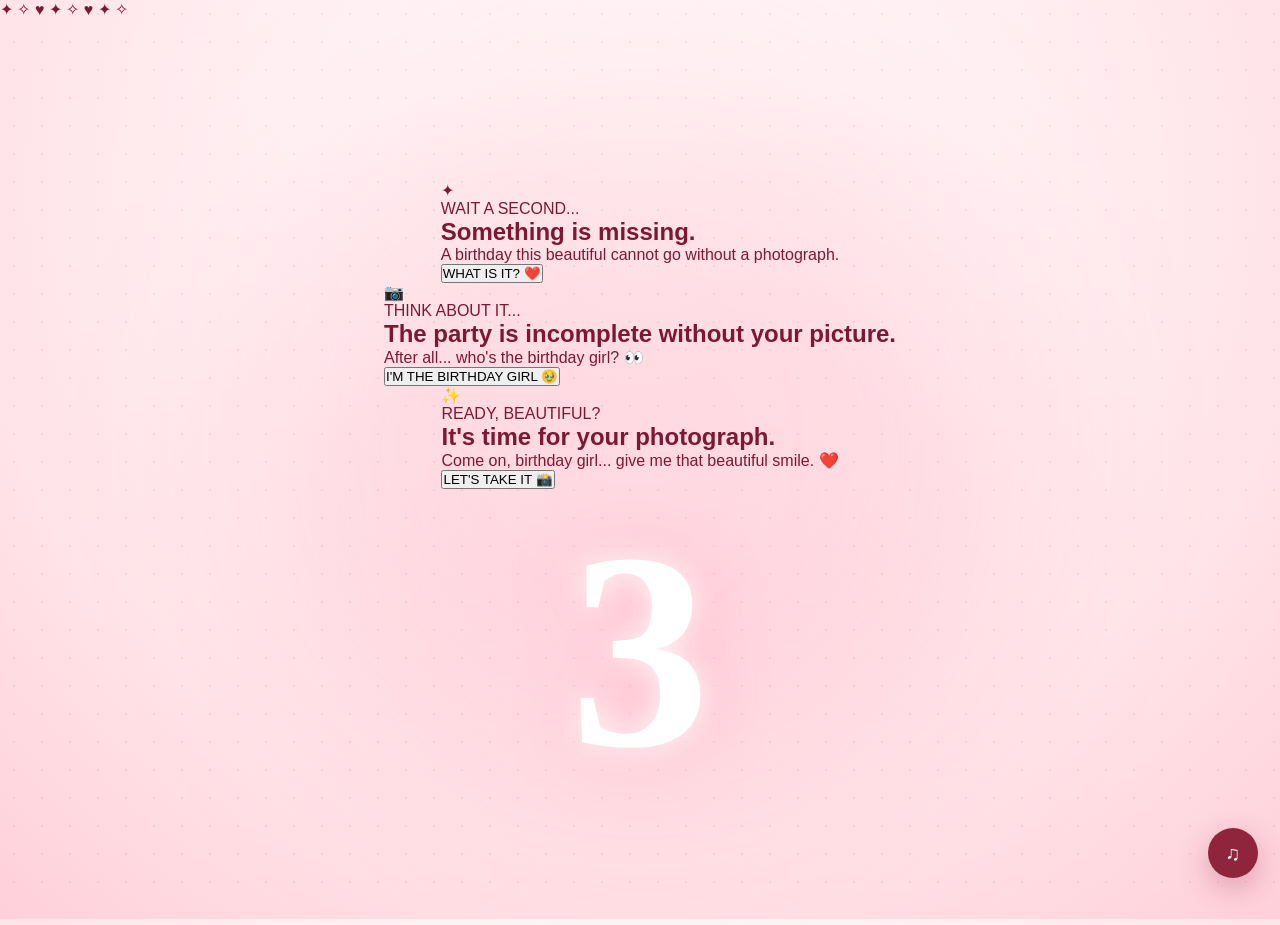
==== index.html @ 5d2d8748 "Update index.html" ====
<!DOCTYPE html>
<html lang="en">

<head>
    <meta charset="UTF-8">

    <meta
        name="viewport"
        content="width=device-width, initial-scale=1.0"
    >

    <title>For Tisha ❤️</title>

    <link rel="preconnect" href="https://fonts.googleapis.com">
    <link rel="preconnect" href="https://fonts.gstatic.com" crossorigin>

    <link
        href="https://fonts.googleapis.com/css2?family=Cormorant+Garamond:wght@500;600;700&family=DM+Sans:wght@400;500;600;700&display=swap"
        rel="stylesheet"
    >

    <link rel="stylesheet" href="page2.css">
</head>

<body>

    <!-- =====================================================
         BACKGROUND
    ====================================================== -->

    <div class="background-glow"></div>

    <div class="floating-particles">
        <span>✦</span>
        <span>✧</span>
        <span>♥</span>
        <span>✦</span>
        <span>✧</span>
        <span>♥</span>
        <span>✦</span>
        <span>✧</span>
    </div>


    <!-- =====================================================
         MUSIC
    ====================================================== -->

    <button
        id="music-button"
        class="music-button"
        aria-label="Toggle music"
    >
        ♫
    </button>

    <audio id="birthday-music" loop>
        <source src="birthday-song.mp3" type="audio/mpeg">
    </audio>

    <audio id="camera-sound">
        <source src="camera-shutter.mp3" type="audio/mpeg">
    </audio>

    <audio id="wine-sound">
        <source src="wine-pour.mp3" type="audio/mpeg">
    </audio>

    <audio id="glass-sound">
        <source src="glass-clink.mp3" type="audio/mpeg">
    </audio>


    <!-- =====================================================
         MAIN PAGE
    ====================================================== -->

    <main id="page3">


        <!-- =================================================
             CAMERA SECTION
        ================================================== -->

        <section
            id="camera-section"
            class="page-section active"
        >

            <!-- POPUP 1 -->

            <div
                id="camera-message-1"
                class="intro-message active"
            >

                <div class="message-symbol">
                    ✦
                </div>

                <p class="eyebrow">
                    WAIT A SECOND...
                </p>

                <h1>
                    Something is missing.
                </h1>

                <p>
                    A birthday this beautiful
                    cannot go without a photograph.
                </p>

                <button
                    class="premium-button camera-next"
                    data-message="2"
                >
                    WHAT IS IT? ❤️
                </button>

            </div>


            <!-- POPUP 2 -->

            <div
                id="camera-message-2"
                class="intro-message"
            >

                <div class="message-symbol">
                    📷
                </div>

                <p class="eyebrow">
                    THINK ABOUT IT...
                </p>

                <h1>
                    The party is incomplete
                    without your picture.
                </h1>

                <p>
                    After all...
                    who's the birthday girl? 👀
                </p>

                <button
                    class="premium-button camera-next"
                    data-message="3"
                >
                    I'M THE BIRTHDAY GIRL 🥹
                </button>

            </div>


            <!-- POPUP 3 -->

            <div
                id="camera-message-3"
                class="intro-message"
            >

                <div class="message-symbol">
                    ✨
                </div>

                <p class="eyebrow">
                    READY, BEAUTIFUL?
                </p>

                <h1>
                    It's time for your photograph.
                </h1>

                <p>
                    Come on, birthday girl...
                    give me that beautiful smile. ❤️
                </p>

                <button
                    id="open-camera"
                    class="premium-button"
                >
                    LET'S TAKE IT 📸
                </button>

            </div>


            <!-- CAMERA -->

            <div
                id="camera-area"
                class="camera-area"
            >

                <div class="camera-body">

                    <div class="camera-top">
                        <div class="camera-hotshoe"></div>
                        <div class="camera-dial"></div>
                    </div>

                    <div class="camera-lens">

                        <div class="lens-ring">
                            <div class="lens-glass">
                                <div class="lens-shine"></div>
                            </div>
                        </div>

                    </div>

                    <div class="camera-flash"></div>

                    <button
                        id="shutter-button"
                        class="shutter-button"
                        aria-label="Take photograph"
                    >
                        <span></span>
                    </button>

                </div>

                <p class="camera-hint">
                    Tap the shutter to take your picture
                </p>

            </div>


            <!-- COUNTDOWN -->

            <div
                id="countdown"
                class="countdown"
            >
                <span id="countdown-number">3</span>
            </div>


            <!-- FLASH -->

            <div
                id="camera-flash-screen"
                class="camera-flash-screen"
            ></div>


            <!-- PHOTO -->

            <div
                id="photo-result"
                class="photo-result"
            >

                <div class="photo-frame">

                    <div class="photo-image">

                        <div class="photo-silhouette">
                            TISHA
                        </div>

                        <div class="photo-glow"></div>

                    </div>

                    <div class="photo-caption">
                        There's my sexy lady
                        <span>👠✨⭐</span>
                    </div>

                </div>

                <button
                    id="camera-continue"
                    class="premium-button"
                >
                    THERE SHE IS ❤️
                </button>

            </div>

        </section>


        <!-- =================================================
             BOUQUET + LETTER SECTION
        ================================================== -->

        <section
            id="bouquet-section"
            class="page-section"
        >

            <div class="section-heading">

                <p class="eyebrow">
                    SOMETHING BEAUTIFUL FOR YOU
                </p>

                <h2>
                    A bouquet,
                    <span>just for you.</span>
                </h2>

                <p>
                    Because some girls deserve flowers
                    without needing a reason.
                </p>

            </div>


            <!-- CSS BOUQUET -->

            <div
                id="bouquet"
                class="bouquet"
            >

                <div class="flower flower-one">
                    <span class="petal p1"></span>
                    <span class="petal p2"></span>
                    <span class="petal p3"></span>
                    <span class="petal p4"></span>
                    <span class="petal p5"></span>
                    <span class="flower-center"></span>
                </div>

                <div class="flower flower-two">
                    <span class="petal p1"></span>
                    <span class="petal p2"></span>
                    <span class="petal p3"></span>
                    <span class="petal p4"></span>
                    <span class="petal p5"></span>
                    <span class="flower-center"></span>
                </div>

                <div class="flower flower-three">
                    <span class="petal p1"></span>
                    <span class="petal p2"></span>
                    <span class="petal p3"></span>
                    <span class="petal p4"></span>
                    <span class="petal p5"></span>
                    <span class="flower-center"></span>
                </div>

                <div class="flower flower-four">
                    <span class="petal p1"></span>
                    <span class="petal p2"></span>
                    <span class="petal p3"></span>
                    <span class="petal p4"></span>
                    <span class="petal p5"></span>
                    <span class="flower-center"></span>
                </div>

                <div class="flower flower-five">
                    <span class="petal p1"></span>
                    <span class="petal p2"></span>
                    <span class="petal p3"></span>
                    <span class="petal p4"></span>
                    <span class="petal p5"></span>
                    <span class="flower-center"></span>
                </div>

                <!-- STEMS -->

                <div class="stem stem-one"></div>
                <div class="stem stem-two"></div>
                <div class="stem stem-three"></div>
                <div class="stem stem-four"></div>
                <div class="stem stem-five"></div>

                <!-- LEAVES -->

                <div class="leaf leaf-one"></div>
                <div class="leaf leaf-two"></div>
                <div class="leaf leaf-three"></div>
                <div class="leaf leaf-four"></div>

                <!-- WRAPPING -->

                <div class="bouquet-wrap"></div>
                <div class="bouquet-ribbon"></div>

            </div>


            <p class="bouquet-hint">
                Tap the bouquet ❤️
            </p>


            <!-- ENVELOPE -->

            <div
                id="envelope-area"
                class="envelope-area"
            >

                <div
                    id="envelope"
                    class="envelope"
                >

                    <div class="envelope-back"></div>

                    <div class="envelope-paper">
                        FOR TISHA
                    </div>

                    <div class="envelope-front"></div>

                    <div class="envelope-flap"></div>

                    <div class="wax-seal">
                        ♥
                    </div>

                </div>

                <p>
                    There's something inside...
                </p>

            </div>


            <!-- LETTER -->

            <div
                id="letter"
                class="letter"
            >

                <div class="letter-inner">

                    <div class="letter-decoration">
                        ✦
                    </div>

                    <p class="letter-label">
                        A LITTLE NOTE FOR YOU
                    </p>

                    <h3>
                        Dear Tisha,
                    </h3>

                    <p>
                        If I could give you one thing
                        today, it would be the ability
                        to see yourself through my eyes.
                    </p>

                    <p>
                        Maybe then you'd understand
                        just how beautiful, special,
                        and ridiculously precious you
                        are to me.
                    </p>

                    <p>
                        Today is your day.
                        So smile a little more,
                        laugh a little louder,
                        and let yourself be spoiled.
                    </p>

                    <p class="letter-ending">
                        Happy birthday,
                        beautiful. ❤️
                    </p>

                    <div class="letter-decoration">
                        ✦
                    </div>

                </div>

                <button
                    id="letter-continue"
                    class="premium-button"
                >
                    ONE MORE SURPRISE ❤️
                </button>

            </div>

        </section>


        <!-- =================================================
             WINE SECTION
        ================================================== -->

        <section
            id="wine-section"
            class="page-section"
        >

            <div class="wine-heading">

                <p class="eyebrow">
                    ONE LAST THING...
                </p>

                <h2>
                    Let's have a drink,
                    <span>birthday girl.</span>
                </h2>

                <p>
                    Because celebrations are better
                    when shared. 🍷
                </p>

            </div>


            <!-- WINE TABLE -->

            <div class="wine-table">

                <!-- BOTTLE -->

                <button
                    id="wine-bottle"
                    class="wine-bottle"
                    aria-label="Pour wine"
                >

                    <div class="bottle-neck"></div>

                    <div class="bottle-body">

                        <div class="bottle-label">
                            <small>
                                TISHA
                            </small>

                            <strong>
                                20
                            </strong>

                            <span>
                                BIRTHDAY
                            </span>
                        </div>

                        <div
                            id="bottle-wine"
                            class="bottle-wine"
                        ></div>

                    </div>

                </button>


                <!-- GLASS ONE -->

                <button
                    class="wine-glass glass-one"
                    data-glass="1"
                    aria-label="Drink wine"
                >

                    <div class="glass-bowl">

                        <div
                            class="glass-liquid"
                            id="glass-liquid-1"
                        ></div>

                    </div>

                    <div class="glass-stem"></div>
                    <div class="glass-base"></div>

                </button>


                <!-- GLASS TWO -->

                <button
                    class="wine-glass glass-two"
                    data-glass="2"
                    aria-label="Drink wine"
                >

                    <div class="glass-bowl">

                        <div
                            class="glass-liquid"
                            id="glass-liquid-2"
                        ></div>

                    </div>

                    <div class="glass-stem"></div>
                    <div class="glass-base"></div>

                </button>

            </div>


            <div
                id="wine-instruction"
                class="wine-instruction"
            >
                Tap the bottle to pour.
            </div>


            <!-- WINE COUNTER -->

            <div
                id="wine-counter"
                class="wine-counter"
            >
                <span id="wine-count">0</span> / 5
            </div>


            <!-- DRUNK EFFECT -->

            <div
                id="drunk-overlay"
                class="drunk-overlay"
            ></div>


            <!-- DRUNK POPUP -->

            <div
                id="drunk-popup"
                class="drunk-popup"
            >

                <div class="drunk-icon">
                    ◌
                </div>

                <p class="eyebrow">
                    UH-OH...
                </p>

                <h2>
                    Looks like my girl
                    is completely drunk. 🥴❤️
                </h2>

                <p>
                    I think it's time to take you
                    to the next part of the night.
                </p>

                <button
                    id="page4-button"
                    class="premium-button"
                >
                    CONTINUE ❤️
                </button>

            </div>

        </section>

    </main>


    <script src="page2.js"></script>

</body>

</html>
---- page2.css ----
/* =========================================================
   RESET
========================================================= */

* {
    margin: 0;
    padding: 0;
    box-sizing: border-box;
}

html,
body {
    width: 100%;
    min-height: 100%;
}

body {
    min-height: 100vh;
    overflow: hidden;

    font-family: "Poppins", sans-serif;

    color: #7d1834;

    background:
        radial-gradient(
            circle at 50% 20%,
            #fffafa 0%,
            #fff1f4 35%,
            #ffe3e8 70%,
            #ffd0d9 100%
        );
}


/* =========================================================
   BACKGROUND
========================================================= */

.background-glow {
    position: fixed;

    width: 700px;
    height: 700px;

    left: 50%;
    top: 50%;

    transform: translate(-50%, -50%);

    background: rgba(255, 90, 130, 0.16);

    filter: blur(110px);

    border-radius: 50%;

    pointer-events: none;

    z-index: 0;
}

body::before {
    content: "";

    position: fixed;

    inset: 0;

    background-image:
        radial-gradient(
            rgba(180, 40, 70, 0.08) 1px,
            transparent 1px
        );

    background-size: 28px 28px;

    pointer-events: none;

    z-index: 0;
}


/* =========================================================
   FLOATING DECOR
========================================================= */

.floating-decor {
    position: fixed;

    inset: 0;

    pointer-events: none;

    z-index: 2;
}

.floating-decor span {
    position: absolute;

    font-size: 22px;

    opacity: 0.35;

    animation:
        floatDecor 5s
        ease-in-out
        infinite;
}

.floating-decor span:nth-child(1) {
    left: 8%;
    top: 25%;
}

.floating-decor span:nth-child(2) {
    left: 20%;
    top: 70%;
    animation-delay: 0.8s;
}

.floating-decor span:nth-child(3) {
    left: 38%;
    top: 16%;
    animation-delay: 1.2s;
}

.floating-decor span:nth-child(4) {
    left: 65%;
    top: 75%;
    animation-delay: 1.7s;
}

.floating-decor span:nth-child(5) {
    left: 78%;
    top: 20%;
    animation-delay: 0.5s;
}

.floating-decor span:nth-child(6) {
    left: 90%;
    top: 60%;
    animation-delay: 2s;
}

.floating-decor span:nth-child(7) {
    left: 52%;
    top: 48%;
    animation-delay: 1s;
}

.floating-decor span:nth-child(8) {
    left: 12%;
    top: 48%;
    animation-delay: 2.5s;
}

@keyframes floatDecor {

    0%,
    100% {
        transform:
            translateY(0)
            rotate(0deg);
    }

    50% {
        transform:
            translateY(-18px)
            rotate(12deg);
    }
}


/* =========================================================
   BIRTHDAY ROPE
========================================================= */

.birthday-rope {
    position: fixed;

    top: 0;
    left: 0;

    width: 100%;
    height: 80px;

    display: flex;

    justify-content: space-around;

    align-items: flex-start;

    padding-top: 8px;

    z-index: 100;

    pointer-events: none;
}

.rope-line {
    position: absolute;

    top: 12px;
    left: 0;

    width: 100%;
    height: 3px;

    background: #b92c48;

    opacity: 0.3;
}

.birthday-rope span {
    position: relative;

    font-size: 30px;

    animation:
        ropeSwing 3s
        ease-in-out
        infinite;
}

.birthday-rope span:nth-child(3) {
    animation-delay: 0.3s;
}

.birthday-rope span:nth-child(4) {
    animation-delay: 0.6s;
}

.birthday-rope span:nth-child(5) {
    animation-delay: 0.9s;
}

.birthday-rope span:nth-child(6) {
    animation-delay: 1.2s;
}

@keyframes ropeSwing {

    0%,
    100% {
        transform: rotate(-4deg);
    }

    50% {
        transform: rotate(4deg);
    }
}


/* =========================================================
   MUSIC
========================================================= */

.music-button {
    position: fixed;

    right: 22px;
    bottom: 22px;

    width: 50px;
    height: 50px;

    border: none;

    border-radius: 50%;

    background: #8f243d;

    color: white;

    font-size: 20px;

    cursor: pointer;

    z-index: 5000;

    box-shadow:
        0 10px 30px
        rgba(143, 36, 61, 0.3);

    transition: 0.3s;
}

.music-button:hover {
    transform: scale(1.1);
}


/* =========================================================
   PAGE SECTIONS
========================================================= */

#page3 {
    position: relative;

    width: 100%;
    height: 100vh;

    z-index: 5;
}

.page-section {
    position: absolute;

    inset: 0;

    width: 100%;
    height: 100%;

    display: flex;

    flex-direction: column;

    justify-content: center;

    align-items: center;

    padding:
        95px
        25px
        40px;

    opacity: 0;

    visibility: hidden;

    transform:
        scale(0.97)
        translateY(20px);

    transition:
        opacity 0.8s ease,
        transform 0.8s ease,
        visibility 0.8s;
}

.page-section.active {
    opacity: 1;

    visibility: visible;

    transform:
        scale(1)
        translateY(0);

    z-index: 30;
}


/* =========================================================
   COMMON
========================================================= */

.section-content {
    width: min(900px, 94vw);

    text-align: center;

    display: flex;

    flex-direction: column;

    align-items: center;
}

.section-label,
.popup-label {
    font-size: 10px;

    letter-spacing: 4px;

    font-weight: 600;

    opacity: 0.65;

    margin-bottom: 15px;
}

.section-content h2,
.page-section > h2 {
    font-family:
        "Cormorant Garamond",
        serif;

    font-size:
        clamp(45px, 7vw, 75px);

    line-height: 0.95;

    color: #7d1834;
}

.section-content h2 span,
.page-section > h2 span {
    color: #a92549;
}

.section-description {
    max-width: 600px;

    margin-top: 15px;

    font-size: 14px;

    line-height: 1.8;

    color: #633040;
}

.main-button {
    border: none;

    padding:
        14px
        28px;

    border-radius: 50px;

    background:
        linear-gradient(
            135deg,
            #8f243d,
            #b52d51
        );

    color: white;

    font-family:
        "Poppins",
        sans-serif;

    font-weight: 600;

    font-size: 12px;

    letter-spacing: 1px;

    cursor: pointer;

    box-shadow:
        0 12px 30px
        rgba(143, 36, 61, 0.25);

    transition:
        transform 0.3s ease,
        box-shadow 0.3s ease;
}

.main-button:hover {
    transform:
        translateY(-4px)
        scale(1.04);

    box-shadow:
        0 18px 35px
        rgba(143, 36, 61, 0.35);
}


/* =========================================================
   CAMERA INTRO
========================================================= */

.intro-popup {
    position: absolute;

    width: min(720px, 92vw);

    text-align: center;

    opacity: 0;

    visibility: hidden;

    transform:
        translateY(30px)
        scale(0.94);

    transition:
        opacity 0.65s ease,
        transform 0.65s ease,
        visibility 0.65s;
}

.intro-popup.active {
    opacity: 1;

    visibility: visible;

    transform:
        translateY(0)
        scale(1);
}

.popup-icon {
    font-size: 65px;

    margin-bottom: 15px;

    animation:
        softFloat 2.5s
        ease-in-out
        infinite;
}

@keyframes softFloat {

    0%,
    100% {
        transform: translateY(0);
    }

    50% {
        transform: translateY(-10px);
    }
}

.intro-popup h1 {
    font-family:
        "Cormorant Garamond",
        serif;

    font-size:
        clamp(48px, 8vw, 90px);

    line-height: 0.92;

    color: #7d1834;
}

.intro-popup h1 span {
    display: block;

    color: #a92549;
}

.intro-popup p {
    max-width: 600px;

    margin:
        22px
        auto
        28px;

    font-size: 14px;

    line-height: 1.8;

    color: #633040;
}


/* =========================================================
   CAMERA
========================================================= */

.camera-area {
    display: none;

    text-align: center;

    animation:
        cameraAppear 0.8s ease forwards;
}

.camera-area.show {
    display: block;
}

.camera-label {
    font-size: 11px;

    letter-spacing: 4px;

    margin-bottom: 22px;

    opacity: 0.7;
}

.camera {
    position: relative;

    width: 390px;
    height: 245px;

    max-width: 82vw;

    margin: auto;

    border-radius: 38px;

    background:
        linear-gradient(
            145deg,
            #faf7f5,
            #ded6d5
        );

    border:
        3px solid
        #7d1834;

    box-shadow:
        0 35px 70px
        rgba(80, 15, 35, 0.25),
        inset 0 3px 10px
        rgba(255, 255, 255, 0.9);

    cursor: pointer;

    transition:
        transform 0.25s ease;
}

.camera:hover {
    transform:
        translateY(-7px)
        scale(1.02);
}

.camera:active {
    transform:
        scale(0.96);
}

.camera-top {
    position: absolute;

    left: 55px;
    top: -18px;

    width: 120px;
    height: 30px;

    border-radius:
        14px
        14px
        4px
        4px;

    background: #7d1834;
}

.camera-flash-light {
    position: absolute;

    top: 28px;
    right: 32px;

    width: 30px;
    height: 22px;

    border-radius: 7px;

    background: #fff;

    box-shadow:
        0 0 15px
        rgba(255,255,255,0.9);
}

.camera-viewfinder {
    position: absolute;

    left: 32px;
    top: 35px;

    width: 65px;
    height: 42px;

    border:
        3px solid
        #7d1834;

    border-radius: 7px;
}

.viewfinder-inner {
    position: absolute;

    inset: 7px;

    border:
        1px solid
        rgba(125, 24, 52, 0.5);

    border-radius: 4px;
}

.camera-lens {
    position: absolute;

    left: 50%;
    top: 53%;

    transform:
        translate(-50%, -50%);

    width: 145px;
    height: 145px;

    border-radius: 50%;

    background:
        linear-gradient(
            145deg,
            #321b25,
            #160d13
        );

    border:
        8px solid
        #8f243d;

    box-shadow:
        0 0 0 7px
        rgba(125, 24, 52, 0.15),
        inset 0 0 30px
        rgba(0,0,0,0.8),
        0 15px 30px
        rgba(0,0,0,0.3);
}

.lens-ring {
    position: absolute;

    inset: 14px;

    border:
        3px solid
        rgba(255,255,255,0.35);

    border-radius: 50%;

    padding: 15px;
}

.lens-glass {
    width: 100%;
    height: 100%;

    border-radius: 50%;

    background:
        radial-gradient(
            circle at 35% 30%,
            #fff 0%,
            #c88ca0 5%,
            #54243b 25%,
            #140b10 75%
        );

    box-shadow:
        inset 0 0 20px
        rgba(0,0,0,0.8);
}

.camera-button {
    position: absolute;

    right: 45px;
    top: 24px;

    width: 48px;
    height: 25px;

    border-radius: 10px;

    background: #a92549;

    box-shadow:
        inset 0 -4px 0
        rgba(0,0,0,0.15);
}

.camera-brand {
    position: absolute;

    bottom: 20px;
    left: 32px;

    font-size: 10px;

    letter-spacing: 3px;

    font-weight: 700;

    color: #7d1834;
}

.camera-instruction {
    margin-top: 24px;

    font-size: 13px;

    opacity: 0.75;
}

@keyframes cameraAppear {

    from {
        opacity: 0;
        transform: scale(0.8);
    }

    to {
        opacity: 1;
        transform: scale(1);
    }
}


/* =========================================================
   COUNTDOWN
========================================================= */

.countdown-overlay {
    position: fixed;

    inset: 0;

    z-index: 3000;

    display: flex;

    justify-content: center;

    align-items: center;

    background:
        rgba(30, 5, 15, 0.9);

    backdrop-filter:
        blur(12px);

    opacity: 0;

    visibility: hidden;

    transition:
        opacity 0.25s ease,
        visibility 0.25s ease;
}

.countdown-overlay.show {
    opacity: 1;

    visibility: visible;
}

#countdown-number {
    font-family:
        "Playfair Display",
        serif;

    font-size:
        clamp(130px, 25vw, 280px);

    font-weight: 700;

    color: white;

    text-shadow:
        0 0 30px
        rgba(255,255,255,0.9),
        0 0 70px
        rgba(255,170,190,0.8);

    animation:
        countdownPulse 1s ease;
}

@keyframes countdownPulse {

    0% {
        transform: scale(1.6);
        opacity: 0;
    }

    30% {
        transform: scale(1);
        opacity: 1;
    }

    80% {
        transform: scale(1);
        opacity: 1;
    }

    100% {
        transform: scale(0.7);
        opacity: 0;
    }
}


/* =========================================================
   CAMERA FLASH
========================================================= */

.camera-flash {
    position: fixed;

    inset: 0;

    z-index: 4000;

    background: white;

    opacity: 0;

    visibility: hidden;

    pointer-events: none;
}

.camera-flash.flash {
    visibility: visible;

    animation:
        hugeFlash
        0.9s
        ease-out
        forwards;
}

@keyframes hugeFlash {

    0% {
        opacity: 0;
    }

    20% {
        opacity: 1;
    }

    38% {
        opacity: 0.85;
    }

    55% {
        opacity: 1;
    }

    75% {
        opacity: 0.25;
    }

    100% {
        opacity: 0;
    }
}


/* =========================================================
   PHOTO RESULT
========================================================= */

.photo-result {
    position: absolute;

    left: 50%;
    top: 50%;

    transform:
        translate(-50%, -50%)
        scale(0.75);

    width: min(500px, 90vw);

    text-align: center;

    opacity: 0;

    visibility: hidden;

    transition:
        opacity 0.8s ease,
        transform 0.8s ease,
        visibility 0.8s;
}

.photo-result.show {
    opacity: 1;

    visibility: visible;

    transform:
        translate(-50%, -50%)
        scale(1);
}

.photo-frame {
    position: relative;

    width: min(360px, 78vw);

    margin: auto;

    padding:
        14px
        14px
        24px;

    background: #fff;

    box-shadow:
        0 30px 70px
        rgba(70, 10, 30, 0.25);

    transform: rotate(-2deg);

    animation:
        photoDrop 0.8s
        ease forwards;
}

.photo-frame img {
    display: block;

    width: 100%;

    aspect-ratio: 4 / 5;

    object-fit: cover;

    border-radius: 2px;
}

.photo-tape {
    position: absolute;

    width: 90px;
    height: 25px;

    left: 50%;
    top: -13px;

    transform:
        translateX(-50%)
        rotate(-3deg);

    background:
        rgba(255, 231, 173, 0.8);

    z-index: 3;
}

.photo-caption {
    padding-top: 14px;

    font-family:
        "Playfair Display",
        serif;

    font-size: 20px;

    color: #7d1834;
}

.photo-caption span {
    font-family: "Poppins", sans-serif;
}

.photo-result .main-button {
    margin-top: 28px;
}

@keyframes photoDrop {

    from {
        transform:
            translateY(-70px)
            rotate(-8deg)
            scale(0.8);
        opacity: 0;
    }

    to {
        transform:
            translateY(0)
            rotate(-2deg)
            scale(1);
        opacity: 1;
    }
}


/* =========================================================
   BOUQUET
========================================================= */

.bouquet {
    position: relative;

    width: 300px;
    height: 300px;

    margin:
        15px
        auto
        0;
}

.flower {
    position: absolute;

    z-index: 5;

    transition:
        transform 0.3s ease;
}

.flower:hover {
    transform:
        translateY(-8px)
        scale(1.08);
}

.flower-head {
    font-size: 60px;

    filter:
        drop-shadow(
            0 8px 8px
            rgba(80, 10, 30, 0.15)
        );
}

.flower-one {
    left: 50px;
    top: 30px;
}

.flower-two {
    left: 110px;
    top: 10px;
}

.flower-three {
    left: 160px;
    top: 40px;
}

.flower-four {
    left: 80px;
    top: 75px;
}

.flower-five {
    left: 140px;
    top: 90px;
}

.bouquet-wrapper {
    position: absolute;

    left: 50%;
    bottom: 5px;

    transform:
        translateX(-50%);

    width: 190px;
    height: 145px;
}

.bouquet-paper {
    position: absolute;

    inset: 0;

    clip-path:
        polygon(
            12% 0,
            88% 0,
            100% 100%,
            0 100%
        );

    background:
        linear-gradient(
            135deg,
            #fff6ef,
            #ead9d0
        );

    border-radius:
        8px
        8px
        30px
        30px;

    box-shadow:
        0 15px 30px
        rgba(70, 20, 30, 0.15);
}

.bouquet-ribbon {
    position: absolute;

    left: 50%;
    top: 65%;

    transform:
        translate(-50%, -50%);

    width: 50px;
    height: 38px;

    display: flex;

    justify-content: center;
    align-items: center;

    border-radius: 50%;

    background: #a92549;

    color: white;

    box-shadow:
        0 5px 12px
        rgba(70, 10, 30, 0.2);
}

.bouquet.active .flower {
    animation:
        flowerCelebrate
        0.8s
        ease;
}

@keyframes flowerCelebrate {

    0% {
        transform: scale(1);
    }

    50% {
        transform:
            scale(1.2)
            rotate(5deg);
    }

    100% {
        transform: scale(1);
    }
}

.tiny-message {
    max-width: 400px;

    margin-top: 15px;

    font-family:
        "Playfair Display",
        serif;

    font-size: 17px;

    color: #8f243d;

    opacity: 0;

    transform: translateY(10px);

    transition:
        opacity 0.5s ease,
        transform 0.5s ease;
}

.tiny-message.show {
    opacity: 1;

    transform: translateY(0);
}

.hidden-button {
    opacity: 0;

    pointer-events: none;

    margin-top: 20px;

    transform: translateY(10px);
}

.hidden-button.show {
    opacity: 1;

    pointer-events: auto;

    transform: translateY(0);
}


/* =========================================================
   LETTER
========================================================= */

.letter-section {
    overflow: auto;
}

.envelope {
    position: relative;

    width: 360px;
    height: 235px;

    max-width: 85vw;

    margin-top: 25px;

    cursor: pointer;

    perspective: 1000px;

    filter:
        drop-shadow(
            0 25px 30px
            rgba(70, 10, 30, 0.18)
        );
}

.envelope-back,
.envelope-front,
.envelope-paper {
    position: absolute;

    inset: 0;

    border-radius: 8px;
}

.envelope-back {
    background:
        linear-gradient(
            145deg,
            #fffaf4,
            #e7d6ce
        );
}

.envelope-paper {
    width: 88%;
    height: 86%;

    left: 6%;
    top: 5%;

    background: #fffdf8;

    box-shadow:
        0 5px 15px
        rgba(50,10,20,0.08);

    z-index: 2;

    transition:
        transform 0.8s ease;
}

.envelope-front {
    clip-path:
        polygon(
            0 0,
            50% 55%,
            100% 0,
            100% 100%,
            0 100%
        );

    background:
        linear-gradient(
            135deg,
            #f6e8df,
            #dcc6bd
        );

    z-index: 4;
}

.envelope-flap {
    position: absolute;

    left: 0;
    top: 0;

    width: 100%;
    height: 65%;

    clip-path:
        polygon(
            0 0,
            100% 0,
            50% 100%
        );

    background:
        linear-gradient(
            135deg,
            #fff7ef,
            #e4d0c8
        );

    transform-origin: top;

    z-index: 5;

    transition:
        transform 0.8s ease;
}

.envelope-seal {
    position: absolute;

    left: 50%;
    top: 53%;

    transform:
        translate(-50%, -50%);

    width: 58px;
    height: 58px;

    display: flex;

    justify-content: center;
    align-items: center;

    border-radius: 50%;

    background:
        radial-gradient(
            circle,
            #b52d51,
            #76172f
        );

    color: #ffe6c7;

    font-size: 24px;

    border:
        4px solid
        #d5a55b;

    box-shadow:
        0 8px 15px
        rgba(80, 10, 30, 0.25);

    z-index: 10;

    transition:
        transform 0.5s ease,
        opacity 0.4s ease;
}

.envelope.open .envelope-flap {
    transform:
        rotateX(180deg);
}

.envelope.open .envelope-seal {
    transform:
        translate(-50%, -50%)
        scale(0);

    opacity: 0;
}

.envelope.open .envelope-paper {
    transform:
        translateY(-65px);
}

.envelope-instruction {
    margin-top: 15px;

    font-size: 12px;

    opacity: 0.7;
}


/* =========================================================
   LETTER PAPER
========================================================= */

.letter {
    position: fixed;

    left: 50%;
    top: 50%;

    width: min(700px, 92vw);

    max-height: 78vh;

    overflow-y: auto;

    padding: 15px;

    background:
        rgba(255,255,255,0.98);

    border-radius: 8px;

    box-shadow:
        0 35px 100px
        rgba(70, 10, 30, 0.35);

    opacity: 0;

    visibility: hidden;

    transform:
        translate(-50%, -45%)
        scale(0.7);

    transition:
        opacity 0.7s ease,
        transform 0.7s ease,
        visibility 0.7s;

    z-index: 2000;
}

.letter.show {
    opacity: 1;

    visibility: visible;

    transform:
        translate(-50%, -50%)
        scale(1);
}

.letter-border {
    padding:
        35px
        30px;

    border:
        1px solid
        rgba(169, 37, 73, 0.25);

    position: relative;
}

.letter-border::before,
.letter-border::after {
    content: "✦";

    position: absolute;

    color: #c49447;

    font-size: 20px;
}

.letter-border::before {
    left: 15px;
    top: 12px;
}

.letter-border::after {
    right: 15px;
    bottom: 12px;
}

.letter-small-title {
    font-size: 9px;

    letter-spacing: 3px;

    color: #a92549;

    margin-bottom: 15px;
}

.letter h3 {
    font-family:
        "Playfair Display",
        serif;

    font-size: 32px;

    color: #7d1834;

    margin-bottom: 22px;
}

.letter-text {
    font-family:
        "Cormorant Garamond",
        serif;

    font-size: 21px;

    line-height: 1.55;

    color: #5d3040;
}

.letter-text p {
    margin-bottom: 15px;
}

.letter-final {
    font-family:
        "Playfair Display",
        serif;

    font-weight: 600;

    color: #8f243d;
}

.letter-signature {
    margin-top: 25px;

    font-family:
        "Playfair Display",
        serif;

    font-size: 17px;

    line-height: 1.6;

    color: #7d1834;
}

.letter-heart-area {
    display: none;

    text-align: center;

    margin-top: 20px;
}

.letter-heart-area.show {
    display: block;
}

.letter-heart-area p {
    font-size: 12px;

    opacity: 0.7;

    margin-bottom: 5px;
}

.heart-button {
    border: none;

    background: transparent;

    font-size: 55px;

    cursor: pointer;

    transition:
        transform 0.25s ease;
}

.heart-button:hover {
    transform: scale(1.15);
}

.heart-button.beat {
    animation:
        heartBeat 0.7s
        ease;
}

@keyframes heartBeat {

    0% {
        transform: scale(1);
    }

    30% {
        transform: scale(1.35);
    }

    60% {
        transform: scale(0.9);
    }

    100% {
        transform: scale(1);
    }
}

.heart-message {
    margin: 10px auto;

    max-width: 400px;

    font-family:
        "Playfair Display",
        serif;

    color: #8f243d;

    opacity: 0;

    transition: opacity 0.5s ease;
}

.heart-message.show {
    opacity: 1;
}


/* =========================================================
   WINE
========================================================= */

.wine-table {
    position: relative;

    width: 550px;
    max-width: 94vw;

    height: 330px;

    margin-top: 10px;
}

.wine-bottle {
    position: absolute;

    left: 50%;
    bottom: 30px;

    transform:
        translateX(-50%);

    width: 115px;
    height: 255px;

    border: none;

    background: transparent;

    cursor: pointer;

    z-index: 10;

    transition:
        transform 0.25s ease;
}

.wine-bottle:hover {
    transform:
        translateX(-50%)
        translateY(-7px);
}

.wine-bottle.pour {
    animation:
        bottlePour
        0.55s
        ease;
}

@keyframes bottlePour {

    0% {
        transform:
            translateX(-50%)
            rotate(0);
    }

    45% {
        transform:
            translateX(-50%)
            rotate(-12deg)
            translateY(-5px);
    }

    100% {
        transform:
            translateX(-50%)
            rotate(0);
    }
}

.bottle-neck {
    position: absolute;

    left: 50%;
    top: 0;

    transform:
        translateX(-50%);

    width: 42px;
    height: 72px;

    background:
        linear-gradient(
            90deg,
            #34151f,
            #6f2038,
            #34151f
        );

    border-radius:
        8px
        8px
        2px
        2px;

    z-index: 2;
}

.bottle-label-top {
    position: absolute;

    left: 50%;
    top: 12px;

    transform:
        translateX(-50%);

    width: 30px;
    height: 16px;

    background: #d7aa62;
}

.bottle-body {
    position: absolute;

    left: 50%;
    bottom: 0;

    transform:
        translateX(-50%);

    width: 110px;
    height: 205px;

    overflow: hidden;

    border-radius:
        20px
        20px
        30px
        30px;

    background:
        linear-gradient(
            90deg,
            #2d1119,
            #642039,
            #2b1018
        );

    box-shadow:
        0 20px 30px
        rgba(50, 10, 25, 0.25);
}

.wine-liquid {
    position: absolute;

    left: 0;
    bottom: 0;

    width: 100%;

    height: 100%;

    background:
        linear-gradient(
            90deg,
            #42121f,
            #871e43,
            #42121f
        );

    transition:
        height 0.8s ease;
}

.wine-liquid::before {
    content: "";

    position: absolute;

    left: 0;
    top: -4px;

    width: 100%;
    height: 8px;

    border-radius: 50%;

    background: #8d284a;
}

.wine-liquid-shine {
    position: absolute;

    left: 18px;
    top: 10px;

    width: 10px;
    height: 80%;

    border-radius: 50%;

    background:
        rgba(255,255,255,0.12);
}

.bottle-label {
    position: absolute;

    left: 12px;
    right: 12px;

    top: 65px;

    height: 82px;

    display: flex;

    flex-direction: column;

    justify-content: center;

    align-items: center;

    background:
        linear-gradient(
            135deg,
            #fff4df,
            #e6c887
        );

    color: #63172e;

    border-radius: 3px;

    z-index: 4;

    box-shadow:
        0 3px 8px
        rgba(0,0,0,0.2);
}

.bottle-label small {
    font-size: 7px;

    letter-spacing: 2px;
}

.bottle-label strong {
    font-family:
        "Playfair Display",
        serif;

    font-size: 18px;
}

.bottle-label span {
    font-size: 8px;
}


/* =========================================================
   GLASSES
========================================================= */

.wine-glass {
    position: absolute;

    bottom: 25px;

    width: 110px;
    height: 190px;

    border: none;

    background: transparent;

    cursor: pointer;

    transition:
        transform 0.25s ease;

    z-index: 8;
}

.glass-left {
    left: 55px;
}

.glass-right {
    right: 55px;
}

.wine-glass:hover {
    transform:
        translateY(-7px)
        rotate(-2deg);
}

.wine-glass.clink {
    animation:
        glassClink
        0.5s
        ease;
}

@keyframes glassClink {

    0%,
    100% {
        transform: rotate(0);
    }

    25% {
        transform: rotate(-7deg);
    }

    75% {
        transform: rotate(7deg);
    }
}

.glass-bowl {
    position: absolute;

    left: 5px;
    top: 0;

    width: 100px;
    height: 105px;

    border:
        3px solid
        rgba(255,255,255,0.75);

    border-top: none;

    border-radius:
        5px
        5px
        45px
        45px;

    overflow: hidden;

    background:
        rgba(255,255,255,0.18);

    backdrop-filter: blur(2px);
}

.glass-liquid {
    position: absolute;

    left: 0;
    bottom: 0;

    width: 100%;

    height: 60%;

    background:
        linear-gradient(
            180deg,
            #a62b51,
            #68172f
        );

    transition:
        height 0.8s ease;
}

.glass-liquid::before {
    content: "";

    position: absolute;

    top: -4px;

    left: 0;

    width: 100%;

    height: 8px;

    border-radius: 50%;

    background: #bb4666;
}

.glass-shine {
    position: absolute;

    left: 18px;
    top: 15px;

    width: 7px;
    height: 55px;

    border-radius: 50%;

    background:
        rgba(255,255,255,0.65);

    z-index: 3;
}

.glass-stem {
    position: absolute;

    left: 50%;
    top: 100px;

    transform:
        translateX(-50%);

    width: 5px;
    height: 65px;

    background:
        rgba(255,255,255,0.7);
}

.glass-base {
    position: absolute;

    left: 50%;
    bottom: 0;

    transform:
        translateX(-50%);

    width: 72px;
    height: 7px;

    border-radius: 50%;

    background:
        rgba(255,255,255,0.75);
}

.wine-instruction {
    font-size: 13px;

    opacity: 0.75;

    margin-top: -5px;
}

.wine-counter {
    margin-top: 7px;

    font-size: 11px;

    letter-spacing: 2px;

    color: #8f243d;
}


/* =========================================================
   DIZZY ENDING
========================================================= */

.dizzy-overlay {
    position: fixed;

    inset: 0;

    z-index: 5000;

    display: flex;

    justify-content: center;

    align-items: center;

    background:
        rgba(65, 10, 30, 0.75);

    backdrop-filter:
        blur(3px);

    opacity: 0;

    visibility: hidden;

    overflow: hidden;
}

.dizzy-overlay.show {
    opacity: 1;

    visibility: visible;

    animation:
        drunkScreen
        5s
        ease-in-out
        forwards;
}

@keyframes drunkScreen {

    0% {
        backdrop-filter: blur(0);
    }

    30% {
        backdrop-filter: blur(3px);
    }

    60% {
        backdrop-filter: blur(7px);
    }

    100% {
        backdrop-filter: blur(10px);
    }
}

.dizzy-ring {
    position: absolute;

    left: 50%;
    top: 50%;

    width: 500px;
    height: 500px;

    border:
        2px solid
        rgba(255,255,255,0.15);

    border-radius: 50%;

    transform:
        translate(-50%, -50%);
}

.ring-one {
    animation:
        spinRing
        4s
        linear
        infinite;
}

.ring-two {
    width: 700px;
    height: 700px;

    animation:
        spinRingReverse
        6s
        linear
        infinite;
}

.ring-three {
    width: 900px;
    height: 900px;

    animation:
        spinRing
        8s
        linear
        infinite;
}

@keyframes spinRing {

    from {
        transform:
            translate(-50%, -50%)
            rotate(0);
    }

    to {
        transform:
            translate(-50%, -50%)
            rotate(360deg);
    }
}

@keyframes spinRingReverse {

    from {
        transform:
            translate(-50%, -50%)
            rotate(360deg);
    }

    to {
        transform:
            translate(-50%, -50%)
            rotate(0);
    }
}

.dizzy-text {
    position: relative;

    width: min(650px, 90vw);

    padding: 40px 25px;

    text-align: center;

    border-radius: 30px;

    background:
        rgba(255,255,255,0.95);

    box-shadow:
        0 30px 100px
        rgba(30,0,15,0.4);

    transform:
        scale(0.7);

    opacity: 0;

    animation:
        dizzyMessage
        1.2s
        2.5s
        ease
        forwards;
}

@keyframes dizzyMessage {

    from {
        transform:
            scale(0.7)
            rotate(-4deg);

        opacity: 0;
    }

    to {
        transform:
            scale(1)
            rotate(0);

        opacity: 1;
    }
}

.dizzy-small {
    font-size: 10px;

    letter-spacing: 4px;

    opacity: 0.6;

    margin-bottom: 15px;
}

.dizzy-text h2 {
    font-family:
        "Playfair Display",
        serif;

    font-size:
        clamp(35px, 6vw, 55px);

    line-height: 1.05;

    color: #7d1834;
}

.dizzy-text p {
    margin:
        18px
        auto
        25px;

    max-width: 450px;

    font-size: 14px;

    line-height: 1.7;

    color: #633040;
}


/* =========================================================
   PARTICLES
========================================================= */

.love-particle {
    position: fixed;

    pointer-events: none;

    z-index: 6000;

    font-size: 20px;

    animation:
        particleFloat
        1.2s
        ease-out
        forwards;
}

@keyframes particleFloat {

    from {
        transform:
            translate(0,0)
            scale(0.3);

        opacity: 1;
    }

    to {
        transform:
            translate(
                var(--x),
                var(--y)
            )
            scale(0);

        opacity: 0;
    }
}


/* =========================================================
   RESPONSIVE
========================================================= */

@media (max-width: 700px) {

    .page-section {
        padding:
            85px
            15px
            30px;
    }

    .birthday-rope span {
        font-size: 24px;
    }

    .intro-popup h1 {
        font-size: 52px;
    }

    .camera {
        width: 330px;
        height: 210px;
    }

    .camera-lens {
        width: 120px;
        height: 120px;
    }

    .wine-table {
        transform: scale(0.85);
        margin-top: -10px;
        margin-bottom: -20px;
    }

    .glass-left {
        left: 20px;
    }

    .glass-right {
        right: 20px;
    }

    .letter {
        max-height: 82vh;
    }

    .letter-text {
        font-size: 19px;
    }
}


@media (max-width: 450px) {

    .birthday-rope span {
        font-size: 19px;
    }

    .music-button {
        width: 44px;
        height: 44px;

        right: 15px;
        bottom: 15px;
    }

    .intro-popup h1 {
        font-size: 45px;
    }

    .popup-icon {
        font-size: 55px;
    }

    .camera {
        width: 290px;
        height: 185px;
    }

    .camera-lens {
        width: 105px;
        height: 105px;
    }

    .camera-top {
        left: 40px;
    }

    .camera-viewfinder {
        left: 22px;
        top: 27px;
    }

    .camera-button {
        right: 25px;
    }

    .photo-frame {
        width: 75vw;
    }

    .bouquet {
        transform: scale(0.82);
        margin-top: -5px;
        margin-bottom: -30px;
    }

    .wine-table {
        transform: scale(0.68);
        margin-top: -35px;
        margin-bottom: -60px;
    }

    .letter-border {
        padding:
            28px
            18px;
    }

    .letter-text {
        font-size: 18px;
    }

    .letter h3 {
        font-size: 27px;
    }

    .dizzy-text {
        padding:
            30px
            18px;
    }
}
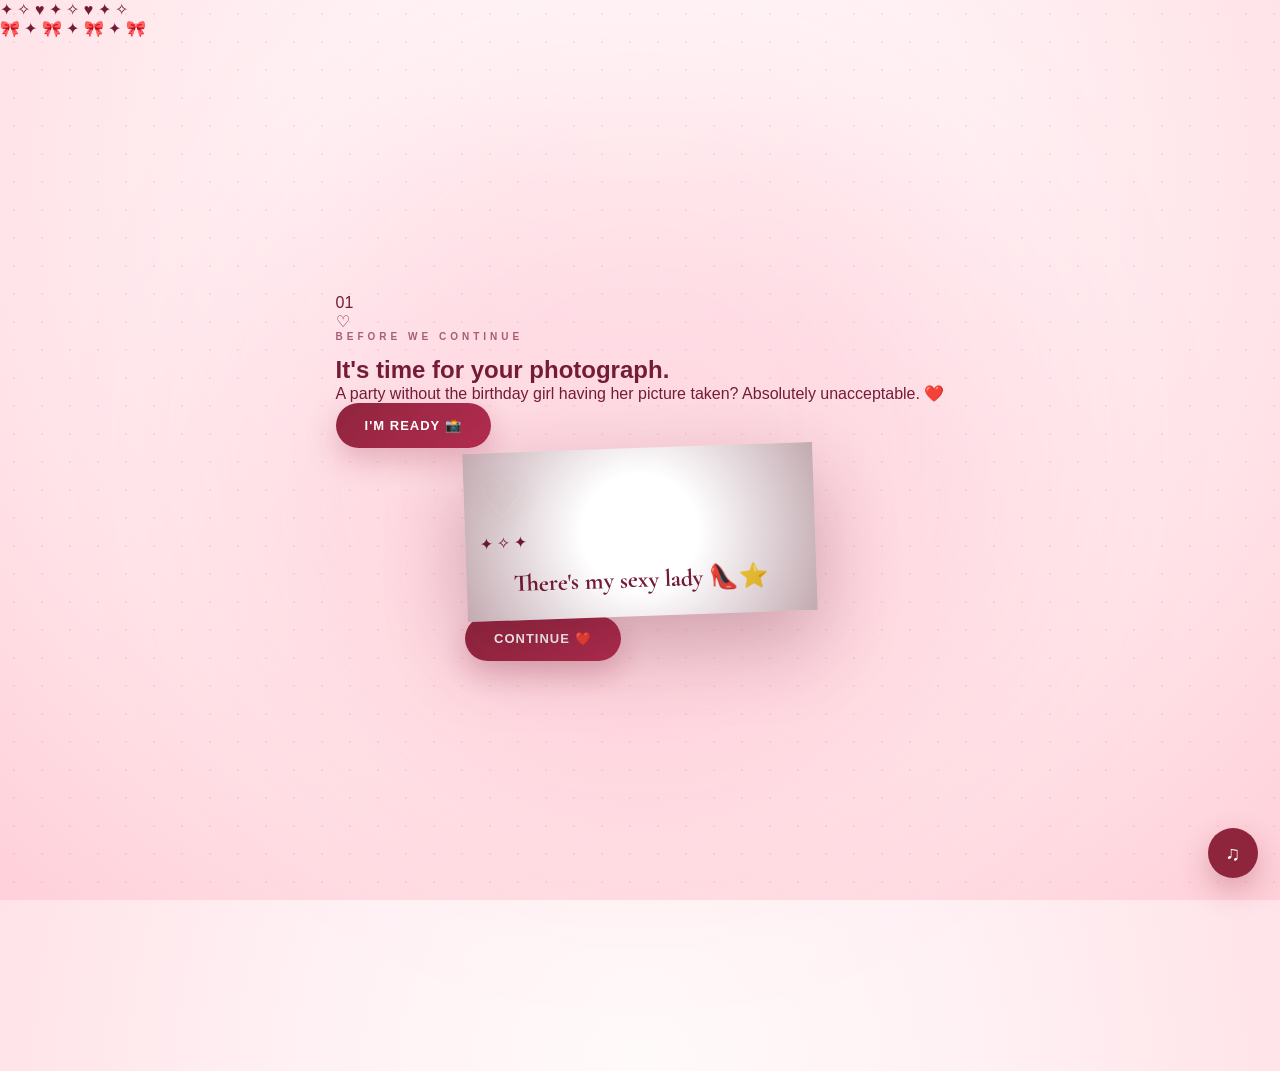
==== commit ba216914: "Update index.html" ====
--- a/index.html
+++ b/index.html
@@ -11,15 +11,26 @@
 
     <title>For Tisha ❤️</title>
 
-    <link rel="preconnect" href="https://fonts.googleapis.com">
-    <link rel="preconnect" href="https://fonts.gstatic.com" crossorigin>
-
     <link
-        href="https://fonts.googleapis.com/css2?family=Cormorant+Garamond:wght@500;600;700&family=DM+Sans:wght@400;500;600;700&display=swap"
+        rel="preconnect"
+        href="https://fonts.googleapis.com"
+    >
+
+    <link
+        rel="preconnect"
+        href="https://fonts.gstatic.com"
+        crossorigin
+    >
+
+    <link
+        href="https://fonts.googleapis.com/css2?family=Cormorant+Garamond:wght@500;600;700&family=DM+Serif+Display&family=Montserrat:wght@400;500;600;700&display=swap"
         rel="stylesheet"
     >
 
-    <link rel="stylesheet" href="page2.css">
+    <link
+        rel="stylesheet"
+        href="page2.css"
+    >
 </head>
 
 <body>
@@ -30,7 +41,7 @@
 
     <div class="background-glow"></div>
 
-    <div class="floating-particles">
+    <div class="floating-sparkles">
         <span>✦</span>
         <span>✧</span>
         <span>♥</span>
@@ -43,31 +54,42 @@
 
 
     <!-- =====================================================
+         TOP DECOR
+    ====================================================== -->
+
+    <div class="top-decor">
+        <span>🎀</span>
+        <span>✦</span>
+        <span>🎀</span>
+        <span>✦</span>
+        <span>🎀</span>
+        <span>✦</span>
+        <span>🎀</span>
+    </div>
+
+
+    <!-- =====================================================
          MUSIC
     ====================================================== -->
 
     <button
         id="music-button"
         class="music-button"
+        type="button"
         aria-label="Toggle music"
     >
         ♫
     </button>
 
-    <audio id="birthday-music" loop>
-        <source src="birthday-song.mp3" type="audio/mpeg">
-    </audio>
-
-    <audio id="camera-sound">
-        <source src="camera-shutter.mp3" type="audio/mpeg">
-    </audio>
-
-    <audio id="wine-sound">
-        <source src="wine-pour.mp3" type="audio/mpeg">
-    </audio>
-
-    <audio id="glass-sound">
-        <source src="glass-clink.mp3" type="audio/mpeg">
+    <audio
+        id="birthday-music"
+        loop
+        preload="auto"
+    >
+        <source
+            src="birthday-song.mp3"
+            type="audio/mpeg"
+        >
     </audio>
 
 
@@ -75,11 +97,10 @@
          MAIN PAGE
     ====================================================== -->
 
-    <main id="page3">
-
+    <main id="page">
 
         <!-- =================================================
-             CAMERA SECTION
+             CAMERA INTRO
         ================================================== -->
 
         <section
@@ -87,411 +108,293 @@
             class="page-section active"
         >
 
-            <!-- POPUP 1 -->
-
-            <div
-                id="camera-message-1"
-                class="intro-message active"
-            >
-
-                <div class="message-symbol">
-                    ✦
+            <div class="intro-card">
+
+                <div class="intro-number">
+                    01
+                </div>
+
+                <div class="intro-icon">
+                    ♡
                 </div>
 
                 <p class="eyebrow">
-                    WAIT A SECOND...
+                    BEFORE WE CONTINUE
                 </p>
 
                 <h1>
-                    Something is missing.
+                    It's time for your
+                    <span>photograph.</span>
                 </h1>
 
-                <p>
-                    A birthday this beautiful
-                    cannot go without a photograph.
+                <p class="intro-text">
+                    A party without the birthday girl
+                    having her picture taken?
+                    Absolutely unacceptable. ❤️
                 </p>
 
                 <button
-                    class="premium-button camera-next"
-                    data-message="2"
+                    id="camera-intro-button"
+                    class="premium-button"
+                    type="button"
                 >
-                    WHAT IS IT? ❤️
+                    I'M READY 📸
                 </button>
 
             </div>
 
 
-            <!-- POPUP 2 -->
-
-            <div
-                id="camera-message-2"
-                class="intro-message"
-            >
-
-                <div class="message-symbol">
-                    📷
-                </div>
-
-                <p class="eyebrow">
-                    THINK ABOUT IT...
-                </p>
-
-                <h1>
-                    The party is incomplete
-                    without your picture.
-                </h1>
-
-                <p>
-                    After all...
-                    who's the birthday girl? 👀
-                </p>
+            <!-- CAMERA -->
+
+            <div
+                id="camera-area"
+                class="camera-area hidden"
+            >
+
+                <p class="camera-label">
+                    THE BIRTHDAY GIRL'S OFFICIAL PHOTOGRAPH
+                </p>
+
+                <div
+                    id="camera"
+                    class="camera"
+                    role="button"
+                    tabindex="0"
+                    aria-label="Take photograph"
+                >
+
+                    <div class="camera-top"></div>
+
+                    <div class="camera-body">
+
+                        <div class="camera-viewfinder"></div>
+
+                        <div class="camera-lens">
+
+                            <div class="lens-ring">
+                                <div class="lens-inner"></div>
+                            </div>
+
+                        </div>
+
+                        <div class="camera-flash"></div>
+
+                        <div class="camera-small-light"></div>
+
+                    </div>
+
+                    <div class="camera-grip"></div>
+
+                </div>
+
+                <p
+                    id="camera-instruction"
+                    class="camera-instruction"
+                >
+                    Tap the camera to take your picture.
+                </p>
+
+            </div>
+
+
+            <!-- COUNTDOWN -->
+
+            <div
+                id="countdown-overlay"
+                class="countdown-overlay"
+            >
+                <div id="countdown-number"></div>
+            </div>
+
+
+            <!-- FLASH -->
+
+            <div
+                id="photo-flash"
+                class="photo-flash"
+            ></div>
+
+
+            <!-- PHOTO RESULT -->
+
+            <div
+                id="photo-popup"
+                class="photo-popup"
+            >
+
+                <div class="photo-frame">
+
+                    <div class="fake-photo">
+
+                        <div class="photo-glow"></div>
+
+                        <div class="photo-silhouette">
+                            ♡
+                        </div>
+
+                        <div class="photo-stars">
+                            ✦ ✧ ✦
+                        </div>
+
+                    </div>
+
+                    <div class="photo-caption">
+                        There's my sexy lady 👠⭐
+                    </div>
+
+                </div>
 
                 <button
-                    class="premium-button camera-next"
-                    data-message="3"
+                    id="photo-continue"
+                    class="premium-button"
+                    type="button"
                 >
-                    I'M THE BIRTHDAY GIRL 🥹
+                    CONTINUE ❤️
                 </button>
 
             </div>
 
-
-            <!-- POPUP 3 -->
-
-            <div
-                id="camera-message-3"
-                class="intro-message"
-            >
-
-                <div class="message-symbol">
-                    ✨
-                </div>
-
-                <p class="eyebrow">
-                    READY, BEAUTIFUL?
-                </p>
-
-                <h1>
-                    It's time for your photograph.
-                </h1>
-
-                <p>
-                    Come on, birthday girl...
-                    give me that beautiful smile. ❤️
-                </p>
-
-                <button
-                    id="open-camera"
-                    class="premium-button"
-                >
-                    LET'S TAKE IT 📸
-                </button>
-
-            </div>
-
-
-            <!-- CAMERA -->
-
-            <div
-                id="camera-area"
-                class="camera-area"
-            >
-
-                <div class="camera-body">
-
-                    <div class="camera-top">
-                        <div class="camera-hotshoe"></div>
-                        <div class="camera-dial"></div>
-                    </div>
-
-                    <div class="camera-lens">
-
-                        <div class="lens-ring">
-                            <div class="lens-glass">
-                                <div class="lens-shine"></div>
-                            </div>
-                        </div>
-
-                    </div>
-
-                    <div class="camera-flash"></div>
-
-                    <button
-                        id="shutter-button"
-                        class="shutter-button"
-                        aria-label="Take photograph"
-                    >
-                        <span></span>
-                    </button>
-
-                </div>
-
-                <p class="camera-hint">
-                    Tap the shutter to take your picture
-                </p>
-
-            </div>
-
-
-            <!-- COUNTDOWN -->
-
-            <div
-                id="countdown"
-                class="countdown"
-            >
-                <span id="countdown-number">3</span>
-            </div>
-
-
-            <!-- FLASH -->
-
-            <div
-                id="camera-flash-screen"
-                class="camera-flash-screen"
-            ></div>
-
-
-            <!-- PHOTO -->
-
-            <div
-                id="photo-result"
-                class="photo-result"
-            >
-
-                <div class="photo-frame">
-
-                    <div class="photo-image">
-
-                        <div class="photo-silhouette">
-                            TISHA
-                        </div>
-
-                        <div class="photo-glow"></div>
-
-                    </div>
-
-                    <div class="photo-caption">
-                        There's my sexy lady
-                        <span>👠✨⭐</span>
-                    </div>
-
-                </div>
-
-                <button
-                    id="camera-continue"
-                    class="premium-button"
-                >
-                    THERE SHE IS ❤️
-                </button>
-
-            </div>
-
         </section>
 
 
         <!-- =================================================
-             BOUQUET + LETTER SECTION
+             BOUQUET + LETTER
         ================================================== -->
 
         <section
-            id="bouquet-section"
+            id="letter-section"
             class="page-section"
         >
 
             <div class="section-heading">
 
                 <p class="eyebrow">
-                    SOMETHING BEAUTIFUL FOR YOU
+                    SOMETHING FOR YOU
                 </p>
 
                 <h2>
-                    A bouquet,
-                    <span>just for you.</span>
+                    A little piece of
+                    <span>my heart.</span>
                 </h2>
 
-                <p>
-                    Because some girls deserve flowers
-                    without needing a reason.
-                </p>
-
-            </div>
-
-
-            <!-- CSS BOUQUET -->
+            </div>
+
+
+            <!-- PREMIUM CSS BOUQUET -->
 
             <div
                 id="bouquet"
                 class="bouquet"
-            >
-
-                <div class="flower flower-one">
-                    <span class="petal p1"></span>
-                    <span class="petal p2"></span>
-                    <span class="petal p3"></span>
-                    <span class="petal p4"></span>
-                    <span class="petal p5"></span>
-                    <span class="flower-center"></span>
-                </div>
-
-                <div class="flower flower-two">
-                    <span class="petal p1"></span>
-                    <span class="petal p2"></span>
-                    <span class="petal p3"></span>
-                    <span class="petal p4"></span>
-                    <span class="petal p5"></span>
-                    <span class="flower-center"></span>
-                </div>
-
-                <div class="flower flower-three">
-                    <span class="petal p1"></span>
-                    <span class="petal p2"></span>
-                    <span class="petal p3"></span>
-                    <span class="petal p4"></span>
-                    <span class="petal p5"></span>
-                    <span class="flower-center"></span>
-                </div>
-
-                <div class="flower flower-four">
-                    <span class="petal p1"></span>
-                    <span class="petal p2"></span>
-                    <span class="petal p3"></span>
-                    <span class="petal p4"></span>
-                    <span class="petal p5"></span>
-                    <span class="flower-center"></span>
-                </div>
-
-                <div class="flower flower-five">
-                    <span class="petal p1"></span>
-                    <span class="petal p2"></span>
-                    <span class="petal p3"></span>
-                    <span class="petal p4"></span>
-                    <span class="petal p5"></span>
-                    <span class="flower-center"></span>
-                </div>
-
-                <!-- STEMS -->
-
-                <div class="stem stem-one"></div>
-                <div class="stem stem-two"></div>
-                <div class="stem stem-three"></div>
-                <div class="stem stem-four"></div>
-                <div class="stem stem-five"></div>
-
-                <!-- LEAVES -->
-
-                <div class="leaf leaf-one"></div>
-                <div class="leaf leaf-two"></div>
-                <div class="leaf leaf-three"></div>
-                <div class="leaf leaf-four"></div>
-
-                <!-- WRAPPING -->
-
-                <div class="bouquet-wrap"></div>
-                <div class="bouquet-ribbon"></div>
-
-            </div>
-
-
-            <p class="bouquet-hint">
-                Tap the bouquet ❤️
-            </p>
+                aria-label="White flower bouquet"
+            >
+
+                <div class="bouquet-wrapper">
+
+                    <div class="bouquet-paper paper-back"></div>
+
+                    <div class="bouquet-paper paper-front"></div>
+
+                    <div class="bouquet-ribbon"></div>
+
+                    <div class="flower flower-one">
+                        <span></span>
+                    </div>
+
+                    <div class="flower flower-two">
+                        <span></span>
+                    </div>
+
+                    <div class="flower flower-three">
+                        <span></span>
+                    </div>
+
+                    <div class="flower flower-four">
+                        <span></span>
+                    </div>
+
+                    <div class="flower flower-five">
+                        <span></span>
+                    </div>
+
+                    <div class="flower flower-six">
+                        <span></span>
+                    </div>
+
+                    <div class="leaf leaf-one"></div>
+                    <div class="leaf leaf-two"></div>
+                    <div class="leaf leaf-three"></div>
+                    <div class="leaf leaf-four"></div>
+
+                </div>
+
+            </div>
 
 
             <!-- ENVELOPE -->
 
             <div
-                id="envelope-area"
-                class="envelope-area"
-            >
-
-                <div
-                    id="envelope"
-                    class="envelope"
-                >
-
-                    <div class="envelope-back"></div>
-
-                    <div class="envelope-paper">
-                        FOR TISHA
-                    </div>
-
-                    <div class="envelope-front"></div>
-
-                    <div class="envelope-flap"></div>
-
-                    <div class="wax-seal">
-                        ♥
-                    </div>
-
-                </div>
-
-                <p>
-                    There's something inside...
-                </p>
-
-            </div>
-
-
-            <!-- LETTER -->
-
-            <div
-                id="letter"
-                class="letter"
-            >
-
-                <div class="letter-inner">
-
-                    <div class="letter-decoration">
-                        ✦
-                    </div>
-
-                    <p class="letter-label">
-                        A LITTLE NOTE FOR YOU
-                    </p>
-
-                    <h3>
-                        Dear Tisha,
-                    </h3>
-
-                    <p>
-                        If I could give you one thing
-                        today, it would be the ability
-                        to see yourself through my eyes.
-                    </p>
-
-                    <p>
-                        Maybe then you'd understand
-                        just how beautiful, special,
-                        and ridiculously precious you
-                        are to me.
-                    </p>
-
-                    <p>
-                        Today is your day.
-                        So smile a little more,
-                        laugh a little louder,
-                        and let yourself be spoiled.
-                    </p>
-
-                    <p class="letter-ending">
-                        Happy birthday,
-                        beautiful. ❤️
-                    </p>
-
-                    <div class="letter-decoration">
-                        ✦
-                    </div>
-
-                </div>
-
-                <button
-                    id="letter-continue"
-                    class="premium-button"
-                >
-                    ONE MORE SURPRISE ❤️
-                </button>
-
-            </div>
+                id="envelope"
+                class="envelope"
+            >
+
+                <div class="envelope-shadow"></div>
+
+                <div class="envelope-back"></div>
+
+                <div class="envelope-paper">
+
+                    <div class="letter-content">
+
+                        <div class="letter-top">
+                            FOR MY GIRL
+                        </div>
+
+                        <div class="letter-divider">
+                            ✦
+                        </div>
+
+                        <p>
+                            My love,
+                        </p>
+
+                        <p>
+                            If I could give you one thing
+                            today, it would be the ability
+                            to see yourself through my eyes.
+                        </p>
+
+                        <p>
+                            Maybe then you'd understand
+                            just how incredibly beautiful,
+                            special and loved you are.
+                        </p>
+
+                        <p>
+                            So here's a little reminder...
+                            you deserve every beautiful
+                            thing this world has to offer.
+                        </p>
+
+                        <div class="letter-signature">
+                            Always yours ❤️
+                        </div>
+
+                    </div>
+
+                </div>
+
+                <div class="envelope-flap"></div>
+
+            </div>
+
+
+            <button
+                id="letter-button"
+                class="premium-button"
+                type="button"
+            >
+                OPEN YOUR LETTER 💌
+            </button>
 
         </section>
 
@@ -508,167 +411,168 @@
             <div class="wine-heading">
 
                 <p class="eyebrow">
-                    ONE LAST THING...
+                    ONE LAST THING
                 </p>
 
                 <h2>
-                    Let's have a drink,
-                    <span>birthday girl.</span>
+                    Let's raise a glass
+                    <span>to you.</span>
                 </h2>
 
                 <p>
-                    Because celebrations are better
-                    when shared. 🍷
-                </p>
-
-            </div>
-
-
-            <!-- WINE TABLE -->
+                    Because tonight,
+                    the birthday girl deserves it.
+                </p>
+
+            </div>
+
 
             <div class="wine-table">
 
                 <!-- BOTTLE -->
 
-                <button
+                <div
                     id="wine-bottle"
                     class="wine-bottle"
+                    role="button"
+                    tabindex="0"
                     aria-label="Pour wine"
                 >
 
-                    <div class="bottle-neck"></div>
+                    <div class="bottle-neck">
+
+                        <div class="bottle-cap"></div>
+
+                    </div>
 
                     <div class="bottle-body">
 
                         <div class="bottle-label">
+
+                            <span>
+                                T
+                            </span>
+
                             <small>
-                                TISHA
+                                BIRTHDAY
                             </small>
 
-                            <strong>
-                                20
-                            </strong>
-
-                            <span>
-                                BIRTHDAY
-                            </span>
-                        </div>
-
-                        <div
-                            id="bottle-wine"
-                            class="bottle-wine"
-                        ></div>
-
-                    </div>
-
-                </button>
-
-
-                <!-- GLASS ONE -->
-
-                <button
-                    class="wine-glass glass-one"
-                    data-glass="1"
-                    aria-label="Drink wine"
-                >
-
-                    <div class="glass-bowl">
-
-                        <div
-                            class="glass-liquid"
-                            id="glass-liquid-1"
-                        ></div>
-
-                    </div>
-
-                    <div class="glass-stem"></div>
-                    <div class="glass-base"></div>
-
-                </button>
-
-
-                <!-- GLASS TWO -->
-
-                <button
-                    class="wine-glass glass-two"
-                    data-glass="2"
-                    aria-label="Drink wine"
-                >
-
-                    <div class="glass-bowl">
-
-                        <div
-                            class="glass-liquid"
-                            id="glass-liquid-2"
-                        ></div>
-
-                    </div>
-
-                    <div class="glass-stem"></div>
-                    <div class="glass-base"></div>
-
-                </button>
-
-            </div>
-
-
-            <div
+                        </div>
+
+                    </div>
+
+                </div>
+
+
+                <!-- GLASSES -->
+
+                <div class="glasses">
+
+                    <div
+                        id="glass-one"
+                        class="wine-glass"
+                    >
+
+                        <div class="glass-bowl">
+
+                            <div
+                                class="wine-liquid"
+                                id="wine-liquid-one"
+                            ></div>
+
+                        </div>
+
+                        <div class="glass-stem"></div>
+
+                        <div class="glass-base"></div>
+
+                    </div>
+
+
+                    <div
+                        id="glass-two"
+                        class="wine-glass"
+                    >
+
+                        <div class="glass-bowl">
+
+                            <div
+                                class="wine-liquid"
+                                id="wine-liquid-two"
+                            ></div>
+
+                        </div>
+
+                        <div class="glass-stem"></div>
+
+                        <div class="glass-base"></div>
+
+                    </div>
+
+                </div>
+
+            </div>
+
+
+            <p
                 id="wine-instruction"
                 class="wine-instruction"
             >
                 Tap the bottle to pour.
-            </div>
-
-
-            <!-- WINE COUNTER -->
-
-            <div
-                id="wine-counter"
-                class="wine-counter"
-            >
-                <span id="wine-count">0</span> / 5
-            </div>
-
-
-            <!-- DRUNK EFFECT -->
+            </p>
+
+
+            <div
+                id="wine-progress"
+                class="wine-progress"
+            >
+
+                <span class="progress-dot active"></span>
+                <span class="progress-dot"></span>
+                <span class="progress-dot"></span>
+                <span class="progress-dot"></span>
+                <span class="progress-dot"></span>
+
+            </div>
+
+
+            <!-- DRUNK OVERLAY -->
 
             <div
                 id="drunk-overlay"
                 class="drunk-overlay"
-            ></div>
-
-
-            <!-- DRUNK POPUP -->
-
-            <div
-                id="drunk-popup"
-                class="drunk-popup"
-            >
-
-                <div class="drunk-icon">
-                    ◌
-                </div>
-
-                <p class="eyebrow">
-                    UH-OH...
-                </p>
-
-                <h2>
-                    Looks like my girl
-                    is completely drunk. 🥴❤️
-                </h2>
-
-                <p>
-                    I think it's time to take you
-                    to the next part of the night.
-                </p>
-
-                <button
-                    id="page4-button"
-                    class="premium-button"
-                >
-                    CONTINUE ❤️
-                </button>
+            >
+
+                <div class="drunk-card">
+
+                    <div class="drunk-icon">
+                        🍷
+                    </div>
+
+                    <p class="eyebrow">
+                        UH OH...
+                    </p>
+
+                    <h2>
+                        Looks like my girl
+                        is completely drunk. ❤️
+                    </h2>
+
+                    <p>
+                        I guess that's what happens
+                        when the birthday girl gets
+                        a little too comfortable. 😂
+                    </p>
+
+                    <button
+                        id="next-page-button"
+                        class="premium-button"
+                        type="button"
+                    >
+                        LET'S CONTINUE ❤️
+                    </button>
+
+                </div>
 
             </div>
 
--- a/page2.css
+++ b/page2.css
@@ -11,23 +11,22 @@
 html,
 body {
     width: 100%;
-    min-height: 100%;
+    height: 100%;
 }
 
 body {
-    min-height: 100vh;
     overflow: hidden;
 
-    font-family: "Poppins", sans-serif;
-
-    color: #7d1834;
+    font-family: "DM Sans", sans-serif;
+
+    color: #741c37;
 
     background:
         radial-gradient(
-            circle at 50% 20%,
+            circle at 50% 18%,
             #fffafa 0%,
-            #fff1f4 35%,
-            #ffe3e8 70%,
+            #fff1f4 34%,
+            #ffe3e8 68%,
             #ffd0d9 100%
         );
 }
@@ -48,11 +47,11 @@
 
     transform: translate(-50%, -50%);
 
+    border-radius: 50%;
+
     background: rgba(255, 90, 130, 0.16);
 
     filter: blur(110px);
-
-    border-radius: 50%;
 
     pointer-events: none;
 
@@ -81,10 +80,10 @@
 
 
 /* =========================================================
-   FLOATING DECOR
+   FLOATING PARTICLES
 ========================================================= */
 
-.floating-decor {
+.floating-particles {
     position: fixed;
 
     inset: 0;
@@ -94,7 +93,7 @@
     z-index: 2;
 }
 
-.floating-decor span {
+.floating-particles span {
     position: absolute;
 
     font-size: 22px;
@@ -102,65 +101,66 @@
     opacity: 0.35;
 
     animation:
-        floatDecor 5s
+        floatParticle
+        5s
         ease-in-out
         infinite;
 }
 
-.floating-decor span:nth-child(1) {
+.floating-particles span:nth-child(1) {
     left: 8%;
-    top: 25%;
-}
-
-.floating-decor span:nth-child(2) {
-    left: 20%;
-    top: 70%;
-    animation-delay: 0.8s;
-}
-
-.floating-decor span:nth-child(3) {
-    left: 38%;
-    top: 16%;
+    top: 24%;
+}
+
+.floating-particles span:nth-child(2) {
+    left: 18%;
+    top: 72%;
+    animation-delay: 1s;
+}
+
+.floating-particles span:nth-child(3) {
+    left: 36%;
+    top: 17%;
+    animation-delay: 1.5s;
+}
+
+.floating-particles span:nth-child(4) {
+    left: 67%;
+    top: 73%;
+    animation-delay: 2s;
+}
+
+.floating-particles span:nth-child(5) {
+    left: 82%;
+    top: 22%;
+    animation-delay: 0.5s;
+}
+
+.floating-particles span:nth-child(6) {
+    left: 91%;
+    top: 58%;
+    animation-delay: 2.5s;
+}
+
+.floating-particles span:nth-child(7) {
+    left: 53%;
+    top: 45%;
     animation-delay: 1.2s;
 }
 
-.floating-decor span:nth-child(4) {
-    left: 65%;
-    top: 75%;
-    animation-delay: 1.7s;
-}
-
-.floating-decor span:nth-child(5) {
-    left: 78%;
-    top: 20%;
-    animation-delay: 0.5s;
-}
-
-.floating-decor span:nth-child(6) {
-    left: 90%;
-    top: 60%;
-    animation-delay: 2s;
-}
-
-.floating-decor span:nth-child(7) {
-    left: 52%;
-    top: 48%;
-    animation-delay: 1s;
-}
-
-.floating-decor span:nth-child(8) {
+.floating-particles span:nth-child(8) {
     left: 12%;
     top: 48%;
-    animation-delay: 2.5s;
-}
-
-@keyframes floatDecor {
+    animation-delay: 2.8s;
+}
+
+@keyframes floatParticle {
 
     0%,
     100% {
         transform:
             translateY(0)
-            rotate(0deg);
+            rotate(0);
     }
 
     50% {
@@ -172,86 +172,6 @@
 
 
 /* =========================================================
-   BIRTHDAY ROPE
-========================================================= */
-
-.birthday-rope {
-    position: fixed;
-
-    top: 0;
-    left: 0;
-
-    width: 100%;
-    height: 80px;
-
-    display: flex;
-
-    justify-content: space-around;
-
-    align-items: flex-start;
-
-    padding-top: 8px;
-
-    z-index: 100;
-
-    pointer-events: none;
-}
-
-.rope-line {
-    position: absolute;
-
-    top: 12px;
-    left: 0;
-
-    width: 100%;
-    height: 3px;
-
-    background: #b92c48;
-
-    opacity: 0.3;
-}
-
-.birthday-rope span {
-    position: relative;
-
-    font-size: 30px;
-
-    animation:
-        ropeSwing 3s
-        ease-in-out
-        infinite;
-}
-
-.birthday-rope span:nth-child(3) {
-    animation-delay: 0.3s;
-}
-
-.birthday-rope span:nth-child(4) {
-    animation-delay: 0.6s;
-}
-
-.birthday-rope span:nth-child(5) {
-    animation-delay: 0.9s;
-}
-
-.birthday-rope span:nth-child(6) {
-    animation-delay: 1.2s;
-}
-
-@keyframes ropeSwing {
-
-    0%,
-    100% {
-        transform: rotate(-4deg);
-    }
-
-    50% {
-        transform: rotate(4deg);
-    }
-}
-
-
-/* =========================================================
    MUSIC
 ========================================================= */
 
@@ -279,19 +199,19 @@
     z-index: 5000;
 
     box-shadow:
-        0 10px 30px
+        0 12px 30px
         rgba(143, 36, 61, 0.3);
 
     transition: 0.3s;
 }
 
 .music-button:hover {
-    transform: scale(1.1);
+    transform: scale(1.08);
 }
 
 
 /* =========================================================
-   PAGE SECTIONS
+   MAIN
 ========================================================= */
 
 #page3 {
@@ -311,6 +231,11 @@
     width: 100%;
     height: 100%;
 
+    padding:
+        90px
+        25px
+        35px;
+
     display: flex;
 
     flex-direction: column;
@@ -318,11 +243,6 @@
     justify-content: center;
 
     align-items: center;
-
-    padding:
-        95px
-        25px
-        40px;
 
     opacity: 0;
 
@@ -336,6 +256,8 @@
         opacity 0.8s ease,
         transform 0.8s ease,
         visibility 0.8s;
+
+    z-index: 10;
 }
 
 .page-section.active {
@@ -352,71 +274,15 @@
 
 
 /* =========================================================
-   COMMON
+   BUTTON
 ========================================================= */
 
-.section-content {
-    width: min(900px, 94vw);
-
-    text-align: center;
-
-    display: flex;
-
-    flex-direction: column;
-
-    align-items: center;
-}
-
-.section-label,
-.popup-label {
-    font-size: 10px;
-
-    letter-spacing: 4px;
-
-    font-weight: 600;
-
-    opacity: 0.65;
-
-    margin-bottom: 15px;
-}
-
-.section-content h2,
-.page-section > h2 {
-    font-family:
-        "Cormorant Garamond",
-        serif;
-
-    font-size:
-        clamp(45px, 7vw, 75px);
-
-    line-height: 0.95;
-
-    color: #7d1834;
-}
-
-.section-content h2 span,
-.page-section > h2 span {
-    color: #a92549;
-}
-
-.section-description {
-    max-width: 600px;
-
-    margin-top: 15px;
-
-    font-size: 14px;
-
-    line-height: 1.8;
-
-    color: #633040;
-}
-
-.main-button {
+.premium-button {
     border: none;
 
     padding:
-        14px
-        28px;
+        15px
+        29px;
 
     border-radius: 50px;
 
@@ -429,13 +295,11 @@
 
     color: white;
 
-    font-family:
-        "Poppins",
-        sans-serif;
+    font-family: "DM Sans", sans-serif;
+
+    font-size: 13px;
 
     font-weight: 600;
-
-    font-size: 12px;
 
     letter-spacing: 1px;
 
@@ -445,18 +309,16 @@
         0 12px 30px
         rgba(143, 36, 61, 0.25);
 
-    transition:
-        transform 0.3s ease,
-        box-shadow 0.3s ease;
-}
-
-.main-button:hover {
+    transition: 0.3s;
+}
+
+.premium-button:hover {
     transform:
         translateY(-4px)
         scale(1.04);
 
     box-shadow:
-        0 18px 35px
+        0 18px 40px
         rgba(143, 36, 61, 0.35);
 }
 
@@ -465,10 +327,10 @@
    CAMERA INTRO
 ========================================================= */
 
-.intro-popup {
-    position: absolute;
-
-    width: min(720px, 92vw);
+.intro-message {
+    position: absolute;
+
+    width: min(720px, 90vw);
 
     text-align: center;
 
@@ -478,15 +340,15 @@
 
     transform:
         translateY(30px)
-        scale(0.94);
+        scale(0.95);
 
     transition:
-        opacity 0.65s ease,
-        transform 0.65s ease,
-        visibility 0.65s;
-}
-
-.intro-popup.active {
+        opacity 0.6s ease,
+        transform 0.6s ease,
+        visibility 0.6s;
+}
+
+.intro-message.active {
     opacity: 1;
 
     visibility: visible;
@@ -496,18 +358,19 @@
         scale(1);
 }
 
-.popup-icon {
-    font-size: 65px;
+.message-symbol {
+    font-size: 58px;
 
     margin-bottom: 15px;
 
     animation:
-        softFloat 2.5s
+        gentleFloat
+        2.5s
         ease-in-out
         infinite;
 }
 
-@keyframes softFloat {
+@keyframes gentleFloat {
 
     0%,
     100% {
@@ -519,32 +382,39 @@
     }
 }
 
-.intro-popup h1 {
+.eyebrow {
+    font-size: 10px;
+
+    letter-spacing: 4px;
+
+    font-weight: 700;
+
+    opacity: 0.65;
+
+    margin-bottom: 14px;
+}
+
+.intro-message h1 {
     font-family:
         "Cormorant Garamond",
         serif;
 
     font-size:
-        clamp(48px, 8vw, 90px);
-
-    line-height: 0.92;
-
-    color: #7d1834;
-}
-
-.intro-popup h1 span {
-    display: block;
-
-    color: #a92549;
-}
-
-.intro-popup p {
-    max-width: 600px;
+        clamp(48px, 7vw, 78px);
+
+    line-height: 0.95;
+
+    color: #741c37;
+
+    margin-bottom: 20px;
+}
+
+.intro-message p:not(.eyebrow) {
+    max-width: 580px;
 
     margin:
-        22px
-        auto
-        28px;
+        0 auto
+        27px;
 
     font-size: 14px;
 
@@ -562,245 +432,19 @@
     display: none;
 
     text-align: center;
+}
+
+.camera-area.visible {
+    display: block;
 
     animation:
-        cameraAppear 0.8s ease forwards;
-}
-
-.camera-area.show {
-    display: block;
-}
-
-.camera-label {
-    font-size: 11px;
-
-    letter-spacing: 4px;
-
-    margin-bottom: 22px;
-
-    opacity: 0.7;
-}
-
-.camera {
-    position: relative;
-
-    width: 390px;
-    height: 245px;
-
-    max-width: 82vw;
-
-    margin: auto;
-
-    border-radius: 38px;
-
-    background:
-        linear-gradient(
-            145deg,
-            #faf7f5,
-            #ded6d5
-        );
-
-    border:
-        3px solid
-        #7d1834;
-
-    box-shadow:
-        0 35px 70px
-        rgba(80, 15, 35, 0.25),
-        inset 0 3px 10px
-        rgba(255, 255, 255, 0.9);
-
-    cursor: pointer;
-
-    transition:
-        transform 0.25s ease;
-}
-
-.camera:hover {
-    transform:
-        translateY(-7px)
-        scale(1.02);
-}
-
-.camera:active {
-    transform:
-        scale(0.96);
-}
-
-.camera-top {
-    position: absolute;
-
-    left: 55px;
-    top: -18px;
-
-    width: 120px;
-    height: 30px;
-
-    border-radius:
-        14px
-        14px
-        4px
-        4px;
-
-    background: #7d1834;
-}
-
-.camera-flash-light {
-    position: absolute;
-
-    top: 28px;
-    right: 32px;
-
-    width: 30px;
-    height: 22px;
-
-    border-radius: 7px;
-
-    background: #fff;
-
-    box-shadow:
-        0 0 15px
-        rgba(255,255,255,0.9);
-}
-
-.camera-viewfinder {
-    position: absolute;
-
-    left: 32px;
-    top: 35px;
-
-    width: 65px;
-    height: 42px;
-
-    border:
-        3px solid
-        #7d1834;
-
-    border-radius: 7px;
-}
-
-.viewfinder-inner {
-    position: absolute;
-
-    inset: 7px;
-
-    border:
-        1px solid
-        rgba(125, 24, 52, 0.5);
-
-    border-radius: 4px;
-}
-
-.camera-lens {
-    position: absolute;
-
-    left: 50%;
-    top: 53%;
-
-    transform:
-        translate(-50%, -50%);
-
-    width: 145px;
-    height: 145px;
-
-    border-radius: 50%;
-
-    background:
-        linear-gradient(
-            145deg,
-            #321b25,
-            #160d13
-        );
-
-    border:
-        8px solid
-        #8f243d;
-
-    box-shadow:
-        0 0 0 7px
-        rgba(125, 24, 52, 0.15),
-        inset 0 0 30px
-        rgba(0,0,0,0.8),
-        0 15px 30px
-        rgba(0,0,0,0.3);
-}
-
-.lens-ring {
-    position: absolute;
-
-    inset: 14px;
-
-    border:
-        3px solid
-        rgba(255,255,255,0.35);
-
-    border-radius: 50%;
-
-    padding: 15px;
-}
-
-.lens-glass {
-    width: 100%;
-    height: 100%;
-
-    border-radius: 50%;
-
-    background:
-        radial-gradient(
-            circle at 35% 30%,
-            #fff 0%,
-            #c88ca0 5%,
-            #54243b 25%,
-            #140b10 75%
-        );
-
-    box-shadow:
-        inset 0 0 20px
-        rgba(0,0,0,0.8);
-}
-
-.camera-button {
-    position: absolute;
-
-    right: 45px;
-    top: 24px;
-
-    width: 48px;
-    height: 25px;
-
-    border-radius: 10px;
-
-    background: #a92549;
-
-    box-shadow:
-        inset 0 -4px 0
-        rgba(0,0,0,0.15);
-}
-
-.camera-brand {
-    position: absolute;
-
-    bottom: 20px;
-    left: 32px;
-
-    font-size: 10px;
-
-    letter-spacing: 3px;
-
-    font-weight: 700;
-
-    color: #7d1834;
-}
-
-.camera-instruction {
-    margin-top: 24px;
-
-    font-size: 13px;
-
-    opacity: 0.75;
-}
-
-@keyframes cameraAppear {
+        cameraEnter
+        0.8s
+        ease
+        forwards;
+}
+
+@keyframes cameraEnter {
 
     from {
         opacity: 0;
@@ -813,52 +457,269 @@
     }
 }
 
+.camera-body {
+    position: relative;
+
+    width: 360px;
+    height: 235px;
+
+    border-radius: 42px;
+
+    background:
+        linear-gradient(
+            145deg,
+            #3d3440,
+            #1e1a20
+        );
+
+    border:
+        3px solid
+        rgba(255, 255, 255, 0.22);
+
+    box-shadow:
+        0 35px 70px
+        rgba(55, 20, 35, 0.35),
+        inset 0 3px 4px
+        rgba(255, 255, 255, 0.12);
+
+    margin: auto;
+}
+
+.camera-top {
+    position: absolute;
+
+    left: 40px;
+    right: 40px;
+    top: -24px;
+
+    height: 35px;
+}
+
+.camera-hotshoe {
+    position: absolute;
+
+    left: 55px;
+    top: 0;
+
+    width: 65px;
+    height: 22px;
+
+    border-radius: 6px 6px 0 0;
+
+    background: #28232a;
+}
+
+.camera-dial {
+    position: absolute;
+
+    right: 35px;
+    top: 2px;
+
+    width: 38px;
+    height: 38px;
+
+    border-radius: 50%;
+
+    background:
+        radial-gradient(
+            circle,
+            #b9a8ae 0 22%,
+            #4b4148 23% 60%,
+            #272228 61%
+        );
+
+    box-shadow:
+        0 5px 8px
+        rgba(0, 0, 0, 0.25);
+}
+
+.camera-lens {
+    position: absolute;
+
+    left: 50%;
+    top: 50%;
+
+    width: 155px;
+    height: 155px;
+
+    transform: translate(-50%, -50%);
+
+    border-radius: 50%;
+
+    background:
+        linear-gradient(
+            145deg,
+            #7d6b73,
+            #262128
+        );
+
+    display: flex;
+
+    justify-content: center;
+
+    align-items: center;
+
+    box-shadow:
+        0 12px 25px
+        rgba(0, 0, 0, 0.4);
+}
+
+.lens-ring {
+    width: 125px;
+    height: 125px;
+
+    border-radius: 50%;
+
+    padding: 9px;
+
+    background:
+        repeating-radial-gradient(
+            circle,
+            #262027 0 8px,
+            #544850 9px 12px
+        );
+}
+
+.lens-glass {
+    position: relative;
+
+    width: 100%;
+    height: 100%;
+
+    border-radius: 50%;
+
+    background:
+        radial-gradient(
+            circle at 35% 30%,
+            #9f7d8d,
+            #3e2737 35%,
+            #15131a 75%
+        );
+
+    overflow: hidden;
+}
+
+.lens-shine {
+    position: absolute;
+
+    width: 35px;
+    height: 55px;
+
+    left: 24px;
+    top: 16px;
+
+    border-radius: 50%;
+
+    background:
+        rgba(255, 255, 255, 0.18);
+
+    transform: rotate(30deg);
+}
+
+.camera-flash {
+    position: absolute;
+
+    top: 32px;
+    left: 50%;
+
+    width: 70px;
+    height: 22px;
+
+    transform: translateX(-50%);
+
+    border-radius: 8px;
+
+    background: #ddd1d4;
+}
+
+.shutter-button {
+    position: absolute;
+
+    right: 35px;
+    top: 30px;
+
+    width: 45px;
+    height: 45px;
+
+    border-radius: 50%;
+
+    border: 5px solid #4d4249;
+
+    background: #a92549;
+
+    cursor: pointer;
+
+    box-shadow:
+        0 6px 12px
+        rgba(0, 0, 0, 0.3);
+
+    transition: 0.2s;
+}
+
+.shutter-button span {
+    position: absolute;
+
+    left: 50%;
+    top: 50%;
+
+    width: 13px;
+    height: 13px;
+
+    transform:
+        translate(-50%, -50%);
+
+    border-radius: 50%;
+
+    background: #fff;
+}
+
+.shutter-button:hover {
+    transform: scale(1.08);
+}
+
+.camera-hint {
+    margin-top: 20px;
+
+    font-size: 13px;
+
+    opacity: 0.7;
+}
+
 
 /* =========================================================
    COUNTDOWN
 ========================================================= */
 
-.countdown-overlay {
+.countdown {
     position: fixed;
 
     inset: 0;
 
+    display: none;
+
+    justify-content: center;
+
+    align-items: center;
+
+    background:
+        rgba(20, 10, 18, 0.9);
+
+    backdrop-filter: blur(10px);
+
     z-index: 3000;
-
+}
+
+.countdown.active {
     display: flex;
-
-    justify-content: center;
-
-    align-items: center;
-
-    background:
-        rgba(30, 5, 15, 0.9);
-
-    backdrop-filter:
-        blur(12px);
-
-    opacity: 0;
-
-    visibility: hidden;
-
-    transition:
-        opacity 0.25s ease,
-        visibility 0.25s ease;
-}
-
-.countdown-overlay.show {
-    opacity: 1;
-
-    visibility: visible;
-}
-
-#countdown-number {
+}
+
+.countdown span {
     font-family:
-        "Playfair Display",
+        "Cormorant Garamond",
         serif;
 
     font-size:
-        clamp(130px, 25vw, 280px);
+        clamp(160px, 35vw, 330px);
 
     font-weight: 700;
 
@@ -866,33 +727,28 @@
 
     text-shadow:
         0 0 30px
-        rgba(255,255,255,0.9),
-        0 0 70px
-        rgba(255,170,190,0.8);
+        rgba(255, 255, 255, 0.8);
 
     animation:
-        countdownPulse 1s ease;
+        countdownPulse
+        0.9s
+        ease;
 }
 
 @keyframes countdownPulse {
 
     0% {
-        transform: scale(1.6);
+        transform: scale(1.5);
         opacity: 0;
     }
 
-    30% {
+    40% {
         transform: scale(1);
         opacity: 1;
     }
 
-    80% {
-        transform: scale(1);
-        opacity: 1;
-    }
-
     100% {
-        transform: scale(0.7);
+        transform: scale(0.9);
         opacity: 0;
     }
 }
@@ -902,33 +758,28 @@
    CAMERA FLASH
 ========================================================= */
 
-.camera-flash {
+.camera-flash-screen {
     position: fixed;
 
     inset: 0;
 
+    background: white;
+
+    opacity: 0;
+
+    pointer-events: none;
+
     z-index: 4000;
-
-    background: white;
-
-    opacity: 0;
-
-    visibility: hidden;
-
-    pointer-events: none;
-}
-
-.camera-flash.flash {
-    visibility: visible;
-
+}
+
+.camera-flash-screen.active {
     animation:
-        hugeFlash
-        0.9s
-        ease-out
-        forwards;
-}
-
-@keyframes hugeFlash {
+        giantFlash
+        1.1s
+        ease-out;
+}
+
+@keyframes giantFlash {
 
     0% {
         opacity: 0;
@@ -938,16 +789,12 @@
         opacity: 1;
     }
 
-    38% {
-        opacity: 0.85;
-    }
-
-    55% {
+    35% {
+        opacity: 0.1;
+    }
+
+    50% {
         opacity: 1;
-    }
-
-    75% {
-        opacity: 0.25;
     }
 
     100% {
@@ -961,132 +808,186 @@
 ========================================================= */
 
 .photo-result {
-    position: absolute;
-
-    left: 50%;
-    top: 50%;
-
-    transform:
-        translate(-50%, -50%)
-        scale(0.75);
-
-    width: min(500px, 90vw);
+    display: none;
+
+    position: fixed;
+
+    inset: 0;
+
+    z-index: 2500;
+
+    flex-direction: column;
+
+    justify-content: center;
+
+    align-items: center;
+
+    background:
+        rgba(255, 241, 244, 0.92);
+
+    backdrop-filter: blur(15px);
+}
+
+.photo-result.show {
+    display: flex;
+
+    animation:
+        photoAppear
+        0.8s
+        ease;
+}
+
+@keyframes photoAppear {
+
+    from {
+        opacity: 0;
+        transform: scale(0.8);
+    }
+
+    to {
+        opacity: 1;
+        transform: scale(1);
+    }
+}
+
+.photo-frame {
+    width:
+        min(350px, 78vw);
+
+    padding: 14px;
+
+    background: #fff;
+
+    box-shadow:
+        0 30px 80px
+        rgba(80, 20, 40, 0.28);
+
+    transform:
+        rotate(-2deg);
+}
+
+.photo-image {
+    position: relative;
+
+    height: 390px;
+
+    overflow: hidden;
+
+    background:
+        radial-gradient(
+            circle at 50% 30%,
+            #ffeef2,
+            #d98299 55%,
+            #7d1834
+        );
+
+    display: flex;
+
+    justify-content: center;
+
+    align-items: center;
+}
+
+.photo-silhouette {
+    font-family:
+        "Cormorant Garamond",
+        serif;
+
+    font-size: 55px;
+
+    letter-spacing: 5px;
+
+    color:
+        rgba(255, 255, 255, 0.85);
+
+    text-shadow:
+        0 5px 20px
+        rgba(80, 10, 30, 0.3);
+}
+
+.photo-glow {
+    position: absolute;
+
+    inset: 0;
+
+    background:
+        radial-gradient(
+            circle,
+            transparent 30%,
+            rgba(80, 10, 30, 0.35)
+        );
+}
+
+.photo-caption {
+    padding:
+        17px
+        8px
+        8px;
 
     text-align: center;
 
-    opacity: 0;
-
-    visibility: hidden;
-
-    transition:
-        opacity 0.8s ease,
-        transform 0.8s ease,
-        visibility 0.8s;
-}
-
-.photo-result.show {
-    opacity: 1;
-
-    visibility: visible;
-
-    transform:
-        translate(-50%, -50%)
-        scale(1);
-}
-
-.photo-frame {
-    position: relative;
-
-    width: min(360px, 78vw);
-
-    margin: auto;
-
-    padding:
-        14px
-        14px
-        24px;
-
-    background: #fff;
-
-    box-shadow:
-        0 30px 70px
-        rgba(70, 10, 30, 0.25);
-
-    transform: rotate(-2deg);
-
-    animation:
-        photoDrop 0.8s
-        ease forwards;
-}
-
-.photo-frame img {
-    display: block;
-
-    width: 100%;
-
-    aspect-ratio: 4 / 5;
-
-    object-fit: cover;
-
-    border-radius: 2px;
-}
-
-.photo-tape {
-    position: absolute;
-
-    width: 90px;
-    height: 25px;
-
-    left: 50%;
-    top: -13px;
-
-    transform:
-        translateX(-50%)
-        rotate(-3deg);
-
-    background:
-        rgba(255, 231, 173, 0.8);
-
-    z-index: 3;
-}
-
-.photo-caption {
-    padding-top: 14px;
-
     font-family:
-        "Playfair Display",
+        "Cormorant Garamond",
         serif;
 
-    font-size: 20px;
-
-    color: #7d1834;
+    font-size: 24px;
+
+    font-weight: 700;
+
+    color: #741c37;
 }
 
 .photo-caption span {
-    font-family: "Poppins", sans-serif;
-}
-
-.photo-result .main-button {
-    margin-top: 28px;
-}
-
-@keyframes photoDrop {
-
-    from {
-        transform:
-            translateY(-70px)
-            rotate(-8deg)
-            scale(0.8);
-        opacity: 0;
-    }
-
-    to {
-        transform:
-            translateY(0)
-            rotate(-2deg)
-            scale(1);
-        opacity: 1;
-    }
+    font-family:
+        "DM Sans",
+        sans-serif;
+}
+
+.photo-result .premium-button {
+    margin-top: 25px;
+}
+
+
+/* =========================================================
+   BOUQUET SECTION
+========================================================= */
+
+.section-heading {
+    text-align: center;
+
+    max-width: 700px;
+
+    margin-bottom: 10px;
+}
+
+.section-heading h2,
+.wine-heading h2 {
+    font-family:
+        "Cormorant Garamond",
+        serif;
+
+    font-size:
+        clamp(48px, 7vw, 76px);
+
+    line-height: 0.95;
+
+    color: #741c37;
+}
+
+.section-heading h2 span,
+.wine-heading h2 span {
+    color: #a92549;
+}
+
+.section-heading > p:last-child,
+.wine-heading > p:last-child {
+    margin-top: 15px;
+
+    font-size: 13px;
+
+    line-height: 1.7;
+
+    opacity: 0.75;
 }
 
 
@@ -1097,291 +998,456 @@
 .bouquet {
     position: relative;
 
-    width: 300px;
-    height: 300px;
-
-    margin:
-        15px
-        auto
-        0;
-}
+    width: 340px;
+    height: 350px;
+
+    cursor: pointer;
+
+    transform-origin: bottom center;
+
+    transition: 0.4s;
+}
+
+.bouquet:hover {
+    transform:
+        translateY(-7px)
+        rotate(-1deg);
+}
+
+
+/* FLOWERS */
 
 .flower {
     position: absolute;
 
+    width: 75px;
+    height: 75px;
+
+    left: 50%;
+    top: 70px;
+
+    transform:
+        translateX(-50%);
+
+    z-index: 10;
+}
+
+.flower-one {
+    left: 30%;
+    top: 75px;
+    transform: rotate(-20deg);
+}
+
+.flower-two {
+    left: 70%;
+    top: 80px;
+    transform: rotate(20deg);
+}
+
+.flower-three {
+    left: 50%;
+    top: 35px;
+}
+
+.flower-four {
+    left: 42%;
+    top: 92px;
+    transform: rotate(-8deg) scale(0.88);
+}
+
+.flower-five {
+    left: 58%;
+    top: 92px;
+    transform: rotate(8deg) scale(0.88);
+}
+
+.petal {
+    position: absolute;
+
+    left: 50%;
+    top: 50%;
+
+    width: 34px;
+    height: 48px;
+
+    transform-origin:
+        50% 100%;
+
+    border-radius:
+        50% 50% 48% 48%;
+
+    background:
+        linear-gradient(
+            145deg,
+            #ffffff,
+            #f0e8ea
+        );
+
+    box-shadow:
+        0 3px 8px
+        rgba(100, 30, 50, 0.12);
+}
+
+.p1 {
+    transform:
+        translate(-50%, -100%)
+        rotate(0deg);
+}
+
+.p2 {
+    transform:
+        translate(-50%, -100%)
+        rotate(72deg);
+}
+
+.p3 {
+    transform:
+        translate(-50%, -100%)
+        rotate(144deg);
+}
+
+.p4 {
+    transform:
+        translate(-50%, -100%)
+        rotate(216deg);
+}
+
+.p5 {
+    transform:
+        translate(-50%, -100%)
+        rotate(288deg);
+}
+
+.flower-center {
+    position: absolute;
+
+    left: 50%;
+    top: 50%;
+
+    width: 18px;
+    height: 18px;
+
+    transform:
+        translate(-50%, -50%);
+
+    border-radius: 50%;
+
+    background:
+        radial-gradient(
+            circle,
+            #f8e1a0,
+            #c99835
+        );
+
+    box-shadow:
+        0 0 10px
+        rgba(211, 164, 58, 0.45);
+
+    z-index: 4;
+}
+
+
+/* STEMS */
+
+.stem {
+    position: absolute;
+
+    width: 6px;
+
+    height: 225px;
+
+    left: 50%;
+
+    top: 100px;
+
+    transform-origin: top center;
+
+    border-radius: 5px;
+
+    background:
+        linear-gradient(
+            90deg,
+            #375a43,
+            #718d67,
+            #294935
+        );
+
+    z-index: 3;
+}
+
+.stem-one {
+    transform:
+        translateX(-50%)
+        rotate(-23deg);
+}
+
+.stem-two {
+    transform:
+        translateX(-50%)
+        rotate(22deg);
+}
+
+.stem-three {
+    transform:
+        translateX(-50%)
+        rotate(0deg);
+}
+
+.stem-four {
+    transform:
+        translateX(-50%)
+        rotate(-10deg);
+}
+
+.stem-five {
+    transform:
+        translateX(-50%)
+        rotate(10deg);
+}
+
+
+/* LEAVES */
+
+.leaf {
+    position: absolute;
+
+    width: 45px;
+    height: 20px;
+
+    border-radius:
+        100% 0 100% 0;
+
+    background:
+        linear-gradient(
+            135deg,
+            #718d67,
+            #294935
+        );
+
     z-index: 5;
-
-    transition:
-        transform 0.3s ease;
-}
-
-.flower:hover {
-    transform:
-        translateY(-8px)
-        scale(1.08);
-}
-
-.flower-head {
-    font-size: 60px;
+}
+
+.leaf-one {
+    left: 58px;
+    top: 205px;
+    transform: rotate(-25deg);
+}
+
+.leaf-two {
+    right: 48px;
+    top: 225px;
+    transform: rotate(25deg) scaleX(-1);
+}
+
+.leaf-three {
+    left: 75px;
+    top: 255px;
+    transform: rotate(-15deg);
+}
+
+.leaf-four {
+    right: 70px;
+    top: 270px;
+    transform: rotate(15deg) scaleX(-1);
+}
+
+
+/* WRAPPING */
+
+.bouquet-wrap {
+    position: absolute;
+
+    left: 50%;
+    bottom: 5px;
+
+    width: 220px;
+    height: 150px;
+
+    transform:
+        translateX(-50%)
+        perspective(300px)
+        rotateX(-4deg);
+
+    clip-path:
+        polygon(
+            8% 0,
+            92% 0,
+            72% 100%,
+            28% 100%
+        );
+
+    background:
+        linear-gradient(
+            135deg,
+            #e7d5c3,
+            #f7eee4,
+            #d8c0aa
+        );
+
+    box-shadow:
+        0 20px 30px
+        rgba(80, 30, 35, 0.18);
+
+    z-index: 20;
+}
+
+.bouquet-ribbon {
+    position: absolute;
+
+    left: 50%;
+    bottom: 65px;
+
+    width: 70px;
+    height: 24px;
+
+    transform:
+        translateX(-50%);
+
+    border-radius: 8px;
+
+    background:
+        linear-gradient(
+            135deg,
+            #9b2948,
+            #d65b79
+        );
+
+    box-shadow:
+        0 5px 12px
+        rgba(100, 20, 40, 0.2);
+
+    z-index: 25;
+}
+
+.bouquet-hint {
+    font-size: 12px;
+
+    opacity: 0.65;
+
+    margin-top: -4px;
+}
+
+
+/* BOUQUET CLICK */
+
+.bouquet.opened {
+    animation:
+        bouquetCelebrate
+        0.8s
+        ease;
+}
+
+@keyframes bouquetCelebrate {
+
+    0% {
+        transform: scale(1);
+    }
+
+    40% {
+        transform:
+            scale(1.08)
+            rotate(-3deg);
+    }
+
+    100% {
+        transform: scale(1);
+    }
+}
+
+
+/* =========================================================
+   ENVELOPE
+========================================================= */
+
+.envelope-area {
+    position: absolute;
+
+    bottom: 22px;
+
+    text-align: center;
+
+    cursor: pointer;
+}
+
+.envelope-area > p {
+    margin-top: 7px;
+
+    font-size: 11px;
+
+    opacity: 0.65;
+}
+
+.envelope {
+    position: relative;
+
+    width: 175px;
+    height: 115px;
+
+    cursor: pointer;
 
     filter:
         drop-shadow(
-            0 8px 8px
-            rgba(80, 10, 30, 0.15)
-        );
-}
-
-.flower-one {
-    left: 50px;
-    top: 30px;
-}
-
-.flower-two {
-    left: 110px;
-    top: 10px;
-}
-
-.flower-three {
-    left: 160px;
-    top: 40px;
-}
-
-.flower-four {
-    left: 80px;
-    top: 75px;
-}
-
-.flower-five {
-    left: 140px;
-    top: 90px;
-}
-
-.bouquet-wrapper {
-    position: absolute;
-
-    left: 50%;
-    bottom: 5px;
-
-    transform:
-        translateX(-50%);
-
-    width: 190px;
-    height: 145px;
-}
-
-.bouquet-paper {
+            0 15px 18px
+            rgba(80, 20, 40, 0.18)
+        );
+
+    transition: 0.4s;
+}
+
+.envelope:hover {
+    transform: translateY(-6px);
+}
+
+.envelope-back {
     position: absolute;
 
     inset: 0;
-
-    clip-path:
-        polygon(
-            12% 0,
-            88% 0,
-            100% 100%,
-            0 100%
-        );
 
     background:
         linear-gradient(
             135deg,
-            #fff6ef,
-            #ead9d0
-        );
-
-    border-radius:
-        8px
-        8px
-        30px
-        30px;
-
-    box-shadow:
-        0 15px 30px
-        rgba(70, 20, 30, 0.15);
-}
-
-.bouquet-ribbon {
+            #fffaf3,
+            #ead9c7
+        );
+
+    border-radius: 7px;
+}
+
+.envelope-paper {
     position: absolute;
 
     left: 50%;
-    top: 65%;
+    top: 50%;
 
     transform:
         translate(-50%, -50%);
 
-    width: 50px;
-    height: 38px;
-
-    display: flex;
-
-    justify-content: center;
-    align-items: center;
-
-    border-radius: 50%;
-
-    background: #a92549;
-
-    color: white;
-
-    box-shadow:
-        0 5px 12px
-        rgba(70, 10, 30, 0.2);
-}
-
-.bouquet.active .flower {
-    animation:
-        flowerCelebrate
-        0.8s
-        ease;
-}
-
-@keyframes flowerCelebrate {
-
-    0% {
-        transform: scale(1);
-    }
-
-    50% {
-        transform:
-            scale(1.2)
-            rotate(5deg);
-    }
-
-    100% {
-        transform: scale(1);
-    }
-}
-
-.tiny-message {
-    max-width: 400px;
-
-    margin-top: 15px;
-
     font-family:
-        "Playfair Display",
+        "Cormorant Garamond",
         serif;
 
-    font-size: 17px;
+    font-size: 16px;
+
+    letter-spacing: 2px;
 
     color: #8f243d;
 
-    opacity: 0;
-
-    transform: translateY(10px);
-
-    transition:
-        opacity 0.5s ease,
-        transform 0.5s ease;
-}
-
-.tiny-message.show {
-    opacity: 1;
-
-    transform: translateY(0);
-}
-
-.hidden-button {
-    opacity: 0;
-
-    pointer-events: none;
-
-    margin-top: 20px;
-
-    transform: translateY(10px);
-}
-
-.hidden-button.show {
-    opacity: 1;
-
-    pointer-events: auto;
-
-    transform: translateY(0);
-}
-
-
-/* =========================================================
-   LETTER
-========================================================= */
-
-.letter-section {
-    overflow: auto;
-}
-
-.envelope {
-    position: relative;
-
-    width: 360px;
-    height: 235px;
-
-    max-width: 85vw;
-
-    margin-top: 25px;
-
-    cursor: pointer;
-
-    perspective: 1000px;
-
-    filter:
-        drop-shadow(
-            0 25px 30px
-            rgba(70, 10, 30, 0.18)
-        );
-}
-
-.envelope-back,
-.envelope-front,
-.envelope-paper {
+    z-index: 2;
+}
+
+.envelope-front {
     position: absolute;
 
     inset: 0;
 
-    border-radius: 8px;
-}
-
-.envelope-back {
     background:
         linear-gradient(
             145deg,
-            #fffaf4,
-            #e7d6ce
-        );
-}
-
-.envelope-paper {
-    width: 88%;
-    height: 86%;
-
-    left: 6%;
-    top: 5%;
-
-    background: #fffdf8;
-
-    box-shadow:
-        0 5px 15px
-        rgba(50,10,20,0.08);
-
-    z-index: 2;
-
-    transition:
-        transform 0.8s ease;
-}
-
-.envelope-front {
-    clip-path:
-        polygon(
-            0 0,
-            50% 55%,
-            100% 0,
-            100% 100%,
-            0 100%
-        );
-
-    background:
-        linear-gradient(
-            135deg,
-            #f6e8df,
-            #dcc6bd
-        );
+            transparent 49%,
+            #e4cdbb 50%
+        );
+
+    border-radius: 7px;
 
     z-index: 4;
 }
@@ -1393,7 +1459,14 @@
     top: 0;
 
     width: 100%;
-    height: 65%;
+    height: 70%;
+
+    background:
+        linear-gradient(
+            145deg,
+            #fffdf8,
+            #ead9c7
+        );
 
     clip-path:
         polygon(
@@ -1402,95 +1475,70 @@
             50% 100%
         );
 
-    background:
-        linear-gradient(
-            135deg,
-            #fff7ef,
-            #e4d0c8
-        );
-
-    transform-origin: top;
-
-    z-index: 5;
+    transform-origin: top center;
+
+    z-index: 6;
 
     transition:
-        transform 0.8s ease;
-}
-
-.envelope-seal {
+        transform
+        0.8s
+        cubic-bezier(.2,.8,.2,1);
+}
+
+.wax-seal {
     position: absolute;
 
     left: 50%;
-    top: 53%;
+    top: 55%;
 
     transform:
         translate(-50%, -50%);
 
-    width: 58px;
-    height: 58px;
+    width: 37px;
+    height: 37px;
 
     display: flex;
 
+    align-items: center;
     justify-content: center;
-    align-items: center;
 
     border-radius: 50%;
+
+    color: #fff;
+
+    font-size: 15px;
 
     background:
         radial-gradient(
             circle,
-            #b52d51,
-            #76172f
-        );
-
-    color: #ffe6c7;
-
-    font-size: 24px;
-
-    border:
-        4px solid
-        #d5a55b;
+            #d05a75,
+            #8f243d
+        );
 
     box-shadow:
-        0 8px 15px
-        rgba(80, 10, 30, 0.25);
+        0 4px 10px
+        rgba(80, 10, 30, 0.3);
 
     z-index: 10;
 
-    transition:
-        transform 0.5s ease,
-        opacity 0.4s ease;
+    transition: 0.5s;
 }
 
 .envelope.open .envelope-flap {
-    transform:
-        rotateX(180deg);
-}
-
-.envelope.open .envelope-seal {
+    transform: rotateX(180deg);
+}
+
+.envelope.open .wax-seal {
+    opacity: 0;
+
     transform:
         translate(-50%, -50%)
-        scale(0);
-
-    opacity: 0;
-}
-
-.envelope.open .envelope-paper {
-    transform:
-        translateY(-65px);
-}
-
-.envelope-instruction {
-    margin-top: 15px;
-
-    font-size: 12px;
-
-    opacity: 0.7;
+        scale(0.5);
 }
 
 
 /* =========================================================
-   LETTER PAPER
+   LETTER
 ========================================================= */
 
 .letter {
@@ -1499,37 +1547,48 @@
     left: 50%;
     top: 50%;
 
-    width: min(700px, 92vw);
-
-    max-height: 78vh;
+    width:
+        min(570px, 90vw);
+
+    max-height: 80vh;
 
     overflow-y: auto;
 
-    padding: 15px;
-
-    background:
-        rgba(255,255,255,0.98);
+    padding: 38px 35px;
+
+    transform:
+        translate(-50%, -45%)
+        scale(0.7);
+
+    opacity: 0;
+
+    visibility: hidden;
+
+    background:
+        linear-gradient(
+            145deg,
+            #fffdf8,
+            #f8efe4
+        );
+
+    border:
+        1px solid
+        rgba(143, 36, 61, 0.12);
 
     border-radius: 8px;
 
     box-shadow:
         0 35px 100px
-        rgba(70, 10, 30, 0.35);
-
-    opacity: 0;
-
-    visibility: hidden;
-
-    transform:
-        translate(-50%, -45%)
-        scale(0.7);
+        rgba(80, 20, 40, 0.3);
+
+    z-index: 3000;
+
+    text-align: center;
 
     transition:
         opacity 0.7s ease,
         transform 0.7s ease,
         visibility 0.7s;
-
-    z-index: 2000;
 }
 
 .letter.show {
@@ -1542,911 +1601,610 @@
         scale(1);
 }
 
-.letter-border {
-    padding:
-        35px
-        30px;
-
-    border:
-        1px solid
-        rgba(169, 37, 73, 0.25);
-
-    position: relative;
-}
-
-.letter-border::before,
-.letter-border::after {
-    content: "✦";
-
-    position: absolute;
-
-    color: #c49447;
-
-    font-size: 20px;
-}
-
-.letter-border::before {
-    left: 15px;
-    top: 12px;
-}
-
-.letter-border::after {
-    right: 15px;
-    bottom: 12px;
-}
-
-.letter-small-title {
+.letter-inner {
+    padding: 10px;
+}
+
+.letter-decoration {
+    color: #b88b35;
+
+    font-size: 22px;
+
+    letter-spacing: 8px;
+
+    margin: 5px 0 15px;
+}
+
+.letter-label {
     font-size: 9px;
 
-    letter-spacing: 3px;
-
-    color: #a92549;
-
-    margin-bottom: 15px;
+    letter-spacing: 4px;
+
+    font-weight: 700;
+
+    color: #8f243d;
+
+    opacity: 0.7;
+
+    margin-bottom: 22px;
 }
 
 .letter h3 {
-    font-family:
-        "Playfair Display",
-        serif;
-
-    font-size: 32px;
-
-    color: #7d1834;
-
-    margin-bottom: 22px;
-}
-
-.letter-text {
     font-family:
         "Cormorant Garamond",
         serif;
 
+    font-size: 38px;
+
+    color: #741c37;
+
+    margin-bottom: 20px;
+}
+
+.letter p:not(.letter-label):not(.letter-ending) {
+    font-family:
+        "Cormorant Garamond",
+        serif;
+
     font-size: 21px;
 
-    line-height: 1.55;
-
-    color: #5d3040;
-}
-
-.letter-text p {
-    margin-bottom: 15px;
-}
-
-.letter-final {
+    line-height: 1.45;
+
+    color: #59303c;
+
+    margin: 15px auto;
+
+    max-width: 470px;
+}
+
+.letter-ending {
     font-family:
-        "Playfair Display",
+        "Cormorant Garamond",
         serif;
 
-    font-weight: 600;
+    font-size: 24px;
+
+    font-weight: 700;
 
     color: #8f243d;
-}
-
-.letter-signature {
-    margin-top: 25px;
-
-    font-family:
-        "Playfair Display",
-        serif;
-
-    font-size: 17px;
-
-    line-height: 1.6;
-
-    color: #7d1834;
-}
-
-.letter-heart-area {
-    display: none;
-
+
+    margin-top: 24px;
+}
+
+.letter .premium-button {
+    margin-top: 18px;
+}
+
+
+/* =========================================================
+   WINE SECTION
+========================================================= */
+
+.wine-heading {
     text-align: center;
 
-    margin-top: 20px;
-}
-
-.letter-heart-area.show {
-    display: block;
-}
-
-.letter-heart-area p {
-    font-size: 12px;
-
-    opacity: 0.7;
-
-    margin-bottom: 5px;
-}
-
-.heart-button {
-    border: none;
-
-    background: transparent;
-
-    font-size: 55px;
-
-    cursor: pointer;
-
-    transition:
-        transform 0.25s ease;
-}
-
-.heart-button:hover {
-    transform: scale(1.15);
-}
-
-.heart-button.beat {
-    animation:
-        heartBeat 0.7s
-        ease;
-}
-
-@keyframes heartBeat {
-
-    0% {
-        transform: scale(1);
-    }
-
-    30% {
-        transform: scale(1.35);
-    }
-
-    60% {
-        transform: scale(0.9);
-    }
-
-    100% {
-        transform: scale(1);
-    }
-}
-
-.heart-message {
-    margin: 10px auto;
-
-    max-width: 400px;
-
-    font-family:
-        "Playfair Display",
-        serif;
-
-    color: #8f243d;
-
-    opacity: 0;
-
-    transition: opacity 0.5s ease;
-}
-
-.heart-message.show {
-    opacity: 1;
-}
-
-
-/* =========================================================
-   WINE
-========================================================= */
+    margin-bottom: 10px;
+}
 
 .wine-table {
     position: relative;
 
-    width: 550px;
-    max-width: 94vw;
-
-    height: 330px;
-
+    width:
+        min(620px, 94vw);
+
+    height: 350px;
+
+    display: flex;
+
+    justify-content: center;
+
+    align-items: flex-end;
+
+    gap: 45px;
+
+    border-bottom:
+        8px solid
+        rgba(113, 60, 60, 0.3);
+
+    padding-bottom: 15px;
+}
+
+
+/* BOTTLE */
+
+.wine-bottle {
+    position: relative;
+
+    width: 125px;
+    height: 275px;
+
+    border: none;
+
+    background: transparent;
+
+    cursor: pointer;
+
+    transition: 0.3s;
+
+    z-index: 10;
+}
+
+.wine-bottle:hover {
+    transform:
+        translateY(-8px)
+        rotate(-2deg);
+}
+
+.bottle-neck {
+    position: absolute;
+
+    left: 50%;
+
+    top: 0;
+
+    width: 42px;
+    height: 75px;
+
+    transform:
+        translateX(-50%);
+
+    border-radius:
+        8px 8px 2px 2px;
+
+    background:
+        linear-gradient(
+            90deg,
+            #3b1e27,
+            #8b4557,
+            #2b171e
+        );
+
+    z-index: 2;
+}
+
+.bottle-neck::before {
+    content: "";
+
+    position: absolute;
+
+    top: -8px;
+
+    left: 50%;
+
+    width: 48px;
+    height: 13px;
+
+    transform:
+        translateX(-50%);
+
+    border-radius: 5px;
+
+    background: #54202e;
+}
+
+.bottle-body {
+    position: absolute;
+
+    left: 50%;
+
+    bottom: 0;
+
+    width: 115px;
+    height: 220px;
+
+    transform:
+        translateX(-50%);
+
+    border-radius:
+        25px 25px 35px 35px;
+
+    overflow: hidden;
+
+    background:
+        linear-gradient(
+            90deg,
+            #2c151e,
+            #753646,
+            #341820
+        );
+
+    box-shadow:
+        0 18px 25px
+        rgba(60, 20, 30, 0.3);
+}
+
+.bottle-label {
+    position: absolute;
+
+    left: 50%;
+    top: 68px;
+
+    transform:
+        translateX(-50%);
+
+    width: 80px;
+    height: 95px;
+
+    padding-top: 10px;
+
+    display: flex;
+
+    flex-direction: column;
+
+    align-items: center;
+
+    justify-content: center;
+
+    background:
+        linear-gradient(
+            135deg,
+            #f7eee2,
+            #dbc5a8
+        );
+
+    color: #741c37;
+
+    z-index: 5;
+}
+
+.bottle-label small {
+    letter-spacing: 3px;
+    font-size: 8px;
+}
+
+.bottle-label strong {
+    font-family:
+        "Cormorant Garamond",
+        serif;
+
+    font-size: 38px;
+
+    line-height: 1;
+}
+
+.bottle-label span {
+    font-size: 7px;
+    letter-spacing: 2px;
+}
+
+.bottle-wine {
+    position: absolute;
+
+    left: 0;
+    bottom: 0;
+
+    width: 100%;
+
+    height: 100%;
+
+    background:
+        linear-gradient(
+            180deg,
+            transparent 0 20%,
+            rgba(93, 19, 38, 0.25) 21%,
+            rgba(93, 19, 38, 0.5) 100%
+        );
+
+    transition:
+        height
+        0.7s
+        cubic-bezier(.2,.8,.2,1);
+}
+
+
+/* GLASSES */
+
+.wine-glass {
+    position: relative;
+
+    width: 105px;
+    height: 240px;
+
+    border: none;
+
+    background: transparent;
+
+    cursor: pointer;
+
+    transition: 0.3s;
+}
+
+.wine-glass:hover {
+    transform:
+        translateY(-8px)
+        rotate(-2deg);
+}
+
+.glass-bowl {
+    position: absolute;
+
+    left: 50%;
+    top: 15px;
+
+    width: 90px;
+    height: 125px;
+
+    transform:
+        translateX(-50%);
+
+    border:
+        3px solid
+        rgba(255, 255, 255, 0.7);
+
+    border-top: none;
+
+    border-radius:
+        10px 10px 45px 45px;
+
+    overflow: hidden;
+
+    background:
+        rgba(255, 255, 255, 0.16);
+
+    backdrop-filter: blur(3px);
+
+    box-shadow:
+        inset 0 0 15px
+        rgba(255, 255, 255, 0.2);
+}
+
+.glass-liquid {
+    position: absolute;
+
+    left: 0;
+    bottom: 0;
+
+    width: 100%;
+
+    height: 0%;
+
+    background:
+        linear-gradient(
+            180deg,
+            #b95770,
+            #681d35
+        );
+
+    transition:
+        height
+        0.7s
+        cubic-bezier(.2,.8,.2,1);
+}
+
+.glass-stem {
+    position: absolute;
+
+    left: 50%;
+    top: 137px;
+
+    width: 4px;
+    height: 75px;
+
+    transform:
+        translateX(-50%);
+
+    background:
+        rgba(255, 255, 255, 0.7);
+}
+
+.glass-base {
+    position: absolute;
+
+    left: 50%;
+    bottom: 4px;
+
+    width: 75px;
+    height: 8px;
+
+    transform:
+        translateX(-50%);
+
+    border-radius: 50%;
+
+    background:
+        rgba(255, 255, 255, 0.7);
+}
+
+
+/* =========================================================
+   WINE TEXT
+========================================================= */
+
+.wine-instruction {
+    margin-top: 14px;
+
+    font-size: 13px;
+
+    opacity: 0.75;
+
+    text-align: center;
+}
+
+.wine-counter {
     margin-top: 10px;
-}
-
-.wine-bottle {
-    position: absolute;
-
-    left: 50%;
-    bottom: 30px;
-
-    transform:
-        translateX(-50%);
-
-    width: 115px;
-    height: 255px;
-
-    border: none;
-
-    background: transparent;
-
-    cursor: pointer;
-
-    z-index: 10;
+
+    font-size: 12px;
+
+    letter-spacing: 2px;
+
+    opacity: 0.65;
+}
+
+
+/* =========================================================
+   DRUNK EFFECT
+========================================================= */
+
+.drunk-overlay {
+    position: fixed;
+
+    inset: -10%;
+
+    z-index: 4500;
+
+    pointer-events: none;
+
+    opacity: 0;
+
+    visibility: hidden;
+
+    background:
+        radial-gradient(
+            ellipse at center,
+            transparent 15%,
+            rgba(90, 10, 40, 0.35) 100%
+        );
+
+    backdrop-filter:
+        blur(1px);
 
     transition:
-        transform 0.25s ease;
-}
-
-.wine-bottle:hover {
-    transform:
-        translateX(-50%)
-        translateY(-7px);
-}
-
-.wine-bottle.pour {
+        opacity
+        4s
+        ease;
+}
+
+.drunk-overlay.active {
+    opacity: 1;
+
+    visibility: visible;
+
     animation:
-        bottlePour
-        0.55s
-        ease;
-}
-
-@keyframes bottlePour {
-
-    0% {
-        transform:
-            translateX(-50%)
-            rotate(0);
-    }
-
-    45% {
-        transform:
-            translateX(-50%)
-            rotate(-12deg)
-            translateY(-5px);
-    }
-
+        drunkSway
+        1.5s
+        ease-in-out
+        infinite;
+}
+
+@keyframes drunkSway {
+
+    0%,
     100% {
         transform:
-            translateX(-50%)
-            rotate(0);
-    }
-}
-
-.bottle-neck {
-    position: absolute;
-
-    left: 50%;
-    top: 0;
-
-    transform:
-        translateX(-50%);
-
-    width: 42px;
-    height: 72px;
-
-    background:
-        linear-gradient(
-            90deg,
-            #34151f,
-            #6f2038,
-            #34151f
-        );
-
-    border-radius:
-        8px
-        8px
-        2px
-        2px;
-
-    z-index: 2;
-}
-
-.bottle-label-top {
-    position: absolute;
-
-    left: 50%;
-    top: 12px;
-
-    transform:
-        translateX(-50%);
-
-    width: 30px;
-    height: 16px;
-
-    background: #d7aa62;
-}
-
-.bottle-body {
-    position: absolute;
-
-    left: 50%;
-    bottom: 0;
-
-    transform:
-        translateX(-50%);
-
-    width: 110px;
-    height: 205px;
-
-    overflow: hidden;
-
-    border-radius:
-        20px
-        20px
-        30px
-        30px;
-
-    background:
-        linear-gradient(
-            90deg,
-            #2d1119,
-            #642039,
-            #2b1018
-        );
-
-    box-shadow:
-        0 20px 30px
-        rgba(50, 10, 25, 0.25);
-}
-
-.wine-liquid {
-    position: absolute;
-
-    left: 0;
-    bottom: 0;
-
-    width: 100%;
-
-    height: 100%;
-
-    background:
-        linear-gradient(
-            90deg,
-            #42121f,
-            #871e43,
-            #42121f
-        );
-
-    transition:
-        height 0.8s ease;
-}
-
-.wine-liquid::before {
-    content: "";
-
-    position: absolute;
-
-    left: 0;
-    top: -4px;
-
-    width: 100%;
-    height: 8px;
-
-    border-radius: 50%;
-
-    background: #8d284a;
-}
-
-.wine-liquid-shine {
-    position: absolute;
-
-    left: 18px;
-    top: 10px;
-
-    width: 10px;
-    height: 80%;
-
-    border-radius: 50%;
-
-    background:
-        rgba(255,255,255,0.12);
-}
-
-.bottle-label {
-    position: absolute;
-
-    left: 12px;
-    right: 12px;
-
-    top: 65px;
-
-    height: 82px;
-
-    display: flex;
-
-    flex-direction: column;
-
-    justify-content: center;
-
-    align-items: center;
-
-    background:
-        linear-gradient(
-            135deg,
-            #fff4df,
-            #e6c887
-        );
-
-    color: #63172e;
-
-    border-radius: 3px;
-
-    z-index: 4;
-
-    box-shadow:
-        0 3px 8px
-        rgba(0,0,0,0.2);
-}
-
-.bottle-label small {
-    font-size: 7px;
-
-    letter-spacing: 2px;
-}
-
-.bottle-label strong {
-    font-family:
-        "Playfair Display",
-        serif;
-
-    font-size: 18px;
-}
-
-.bottle-label span {
-    font-size: 8px;
+            rotate(0deg)
+            scale(1);
+    }
+
+    25% {
+        transform:
+            rotate(1.2deg)
+            scale(1.02);
+    }
+
+    50% {
+        transform:
+            rotate(-1.5deg)
+            scale(1.04);
+    }
+
+    75% {
+        transform:
+            rotate(1deg)
+            scale(1.02);
+    }
 }
 
 
 /* =========================================================
-   GLASSES
+   DRUNK POPUP
 ========================================================= */
 
-.wine-glass {
-    position: absolute;
-
-    bottom: 25px;
-
-    width: 110px;
-    height: 190px;
-
-    border: none;
-
-    background: transparent;
-
-    cursor: pointer;
-
-    transition:
-        transform 0.25s ease;
-
-    z-index: 8;
-}
-
-.glass-left {
-    left: 55px;
-}
-
-.glass-right {
-    right: 55px;
-}
-
-.wine-glass:hover {
-    transform:
-        translateY(-7px)
-        rotate(-2deg);
-}
-
-.wine-glass.clink {
-    animation:
-        glassClink
-        0.5s
-        ease;
-}
-
-@keyframes glassClink {
-
-    0%,
-    100% {
-        transform: rotate(0);
-    }
-
-    25% {
-        transform: rotate(-7deg);
-    }
-
-    75% {
-        transform: rotate(7deg);
-    }
-}
-
-.glass-bowl {
-    position: absolute;
-
-    left: 5px;
-    top: 0;
-
-    width: 100px;
-    height: 105px;
-
-    border:
-        3px solid
-        rgba(255,255,255,0.75);
-
-    border-top: none;
-
-    border-radius:
-        5px
-        5px
-        45px
-        45px;
-
-    overflow: hidden;
-
-    background:
-        rgba(255,255,255,0.18);
-
-    backdrop-filter: blur(2px);
-}
-
-.glass-liquid {
-    position: absolute;
-
-    left: 0;
-    bottom: 0;
-
-    width: 100%;
-
-    height: 60%;
-
-    background:
-        linear-gradient(
-            180deg,
-            #a62b51,
-            #68172f
-        );
-
-    transition:
-        height 0.8s ease;
-}
-
-.glass-liquid::before {
-    content: "";
-
-    position: absolute;
-
-    top: -4px;
-
-    left: 0;
-
-    width: 100%;
-
-    height: 8px;
-
-    border-radius: 50%;
-
-    background: #bb4666;
-}
-
-.glass-shine {
-    position: absolute;
-
-    left: 18px;
-    top: 15px;
-
-    width: 7px;
-    height: 55px;
-
-    border-radius: 50%;
-
-    background:
-        rgba(255,255,255,0.65);
-
-    z-index: 3;
-}
-
-.glass-stem {
-    position: absolute;
-
-    left: 50%;
-    top: 100px;
-
-    transform:
-        translateX(-50%);
-
-    width: 5px;
-    height: 65px;
-
-    background:
-        rgba(255,255,255,0.7);
-}
-
-.glass-base {
-    position: absolute;
-
-    left: 50%;
-    bottom: 0;
-
-    transform:
-        translateX(-50%);
-
-    width: 72px;
-    height: 7px;
-
-    border-radius: 50%;
-
-    background:
-        rgba(255,255,255,0.75);
-}
-
-.wine-instruction {
-    font-size: 13px;
-
-    opacity: 0.75;
-
-    margin-top: -5px;
-}
-
-.wine-counter {
-    margin-top: 7px;
-
-    font-size: 11px;
-
-    letter-spacing: 2px;
-
-    color: #8f243d;
-}
-
-
-/* =========================================================
-   DIZZY ENDING
-========================================================= */
-
-.dizzy-overlay {
+.drunk-popup {
     position: fixed;
-
-    inset: 0;
-
-    z-index: 5000;
-
-    display: flex;
-
-    justify-content: center;
-
-    align-items: center;
-
-    background:
-        rgba(65, 10, 30, 0.75);
-
-    backdrop-filter:
-        blur(3px);
-
-    opacity: 0;
-
-    visibility: hidden;
-
-    overflow: hidden;
-}
-
-.dizzy-overlay.show {
-    opacity: 1;
-
-    visibility: visible;
-
-    animation:
-        drunkScreen
-        5s
-        ease-in-out
-        forwards;
-}
-
-@keyframes drunkScreen {
-
-    0% {
-        backdrop-filter: blur(0);
-    }
-
-    30% {
-        backdrop-filter: blur(3px);
-    }
-
-    60% {
-        backdrop-filter: blur(7px);
-    }
-
-    100% {
-        backdrop-filter: blur(10px);
-    }
-}
-
-.dizzy-ring {
-    position: absolute;
 
     left: 50%;
     top: 50%;
 
-    width: 500px;
-    height: 500px;
-
-    border:
-        2px solid
-        rgba(255,255,255,0.15);
-
-    border-radius: 50%;
-
-    transform:
-        translate(-50%, -50%);
-}
-
-.ring-one {
+    width:
+        min(540px, 90vw);
+
+    padding: 40px 28px;
+
+    text-align: center;
+
+    border-radius: 28px;
+
+    background:
+        rgba(255, 255, 255, 0.96);
+
+    box-shadow:
+        0 35px 100px
+        rgba(70, 10, 30, 0.35);
+
+    transform:
+        translate(-50%, -50%)
+        scale(0.7);
+
+    opacity: 0;
+
+    visibility: hidden;
+
+    z-index: 5000;
+
+    transition:
+        opacity 0.8s ease,
+        transform 0.8s ease,
+        visibility 0.8s;
+}
+
+.drunk-popup.show {
+    opacity: 1;
+
+    visibility: visible;
+
+    transform:
+        translate(-50%, -50%)
+        scale(1);
+}
+
+.drunk-icon {
+    font-size: 55px;
+
+    color: #a92549;
+
+    margin-bottom: 10px;
+
     animation:
-        spinRing
-        4s
+        dizzy
+        1.5s
         linear
         infinite;
 }
 
-.ring-two {
-    width: 700px;
-    height: 700px;
-
-    animation:
-        spinRingReverse
-        6s
-        linear
-        infinite;
-}
-
-.ring-three {
-    width: 900px;
-    height: 900px;
-
-    animation:
-        spinRing
-        8s
-        linear
-        infinite;
-}
-
-@keyframes spinRing {
+@keyframes dizzy {
 
     from {
-        transform:
-            translate(-50%, -50%)
-            rotate(0);
+        transform: rotate(0);
     }
 
     to {
-        transform:
-            translate(-50%, -50%)
-            rotate(360deg);
-    }
-}
-
-@keyframes spinRingReverse {
-
-    from {
-        transform:
-            translate(-50%, -50%)
-            rotate(360deg);
-    }
-
-    to {
-        transform:
-            translate(-50%, -50%)
-            rotate(0);
-    }
-}
-
-.dizzy-text {
-    position: relative;
-
-    width: min(650px, 90vw);
-
-    padding: 40px 25px;
-
-    text-align: center;
-
-    border-radius: 30px;
-
-    background:
-        rgba(255,255,255,0.95);
-
-    box-shadow:
-        0 30px 100px
-        rgba(30,0,15,0.4);
-
-    transform:
-        scale(0.7);
-
-    opacity: 0;
-
-    animation:
-        dizzyMessage
-        1.2s
-        2.5s
-        ease
-        forwards;
-}
-
-@keyframes dizzyMessage {
-
-    from {
-        transform:
-            scale(0.7)
-            rotate(-4deg);
-
-        opacity: 0;
-    }
-
-    to {
-        transform:
-            scale(1)
-            rotate(0);
-
-        opacity: 1;
-    }
-}
-
-.dizzy-small {
-    font-size: 10px;
-
-    letter-spacing: 4px;
-
-    opacity: 0.6;
-
-    margin-bottom: 15px;
-}
-
-.dizzy-text h2 {
+        transform: rotate(360deg);
+    }
+}
+
+.drunk-popup h2 {
     font-family:
-        "Playfair Display",
+        "Cormorant Garamond",
         serif;
 
     font-size:
-        clamp(35px, 6vw, 55px);
-
-    line-height: 1.05;
-
-    color: #7d1834;
-}
-
-.dizzy-text p {
-    margin:
-        18px
-        auto
-        25px;
-
-    max-width: 450px;
-
+        clamp(40px, 6vw, 60px);
+
+    line-height: 0.95;
+
+    color: #741c37;
+
+    margin-bottom: 18px;
+}
+
+.drunk-popup > p:not(.eyebrow) {
     font-size: 14px;
 
     line-height: 1.7;
 
     color: #633040;
-}
-
-
-/* =========================================================
-   PARTICLES
-========================================================= */
-
-.love-particle {
-    position: fixed;
-
-    pointer-events: none;
-
-    z-index: 6000;
-
-    font-size: 20px;
-
-    animation:
-        particleFloat
-        1.2s
-        ease-out
-        forwards;
-}
-
-@keyframes particleFloat {
-
-    from {
-        transform:
-            translate(0,0)
-            scale(0.3);
-
-        opacity: 1;
-    }
-
-    to {
-        transform:
-            translate(
-                var(--x),
-                var(--y)
-            )
-            scale(0);
-
-        opacity: 0;
-    }
+
+    margin-bottom: 25px;
 }
 
 
@@ -2458,131 +2216,126 @@
 
     .page-section {
         padding:
-            85px
+            80px
             15px
-            30px;
-    }
-
-    .birthday-rope span {
-        font-size: 24px;
-    }
-
-    .intro-popup h1 {
-        font-size: 52px;
-    }
-
-    .camera {
-        width: 330px;
-        height: 210px;
+            25px;
+    }
+
+    .camera-body {
+        width: 300px;
+        height: 200px;
     }
 
     .camera-lens {
-        width: 120px;
-        height: 120px;
+        width: 130px;
+        height: 130px;
+    }
+
+    .lens-ring {
+        width: 105px;
+        height: 105px;
+    }
+
+    .photo-image {
+        height: 330px;
+    }
+
+    .bouquet {
+        transform: scale(0.85);
+        margin-top: -15px;
+        margin-bottom: -15px;
+    }
+
+    .envelope-area {
+        bottom: 10px;
     }
 
     .wine-table {
-        transform: scale(0.85);
-        margin-top: -10px;
+        gap: 15px;
+        height: 300px;
+    }
+
+    .wine-bottle {
+        transform: scale(0.82);
+    }
+
+    .wine-glass {
+        transform: scale(0.82);
+    }
+
+    .wine-bottle:hover,
+    .wine-glass:hover {
+        transform:
+            scale(0.86)
+            translateY(-5px);
+    }
+}
+
+@media (max-width: 450px) {
+
+    .intro-message h1 {
+        font-size: 46px;
+    }
+
+    .camera-body {
+        width: 275px;
+        height: 180px;
+    }
+
+    .camera-lens {
+        width: 115px;
+        height: 115px;
+    }
+
+    .lens-ring {
+        width: 92px;
+        height: 92px;
+    }
+
+    .camera-hint {
+        font-size: 11px;
+    }
+
+    .section-heading h2,
+    .wine-heading h2 {
+        font-size: 45px;
+    }
+
+    .bouquet {
+        transform: scale(0.7);
+        margin-top: -40px;
+        margin-bottom: -45px;
+    }
+
+    .wine-table {
+        transform: scale(0.8);
+        margin-top: -20px;
         margin-bottom: -20px;
     }
 
-    .glass-left {
-        left: 20px;
-    }
-
-    .glass-right {
-        right: 20px;
-    }
-
     .letter {
-        max-height: 82vh;
-    }
-
-    .letter-text {
-        font-size: 19px;
-    }
-}
-
-
-@media (max-width: 450px) {
-
-    .birthday-rope span {
-        font-size: 19px;
+        padding:
+            25px
+            18px;
+    }
+
+    .letter p:not(.letter-label):not(.letter-ending) {
+        font-size: 18px;
+    }
+
+    .premium-button {
+        padding:
+            13px
+            22px;
+
+        font-size: 11px;
     }
 
     .music-button {
         width: 44px;
         height: 44px;
 
-        right: 15px;
-        bottom: 15px;
-    }
-
-    .intro-popup h1 {
-        font-size: 45px;
-    }
-
-    .popup-icon {
-        font-size: 55px;
-    }
-
-    .camera {
-        width: 290px;
-        height: 185px;
-    }
-
-    .camera-lens {
-        width: 105px;
-        height: 105px;
-    }
-
-    .camera-top {
-        left: 40px;
-    }
-
-    .camera-viewfinder {
-        left: 22px;
-        top: 27px;
-    }
-
-    .camera-button {
-        right: 25px;
-    }
-
-    .photo-frame {
-        width: 75vw;
-    }
-
-    .bouquet {
-        transform: scale(0.82);
-        margin-top: -5px;
-        margin-bottom: -30px;
-    }
-
-    .wine-table {
-        transform: scale(0.68);
-        margin-top: -35px;
-        margin-bottom: -60px;
-    }
-
-    .letter-border {
-        padding:
-            28px
-            18px;
-    }
-
-    .letter-text {
-        font-size: 18px;
-    }
-
-    .letter h3 {
-        font-size: 27px;
-    }
-
-    .dizzy-text {
-        padding:
-            30px
-            18px;
-    }
-}
+        right: 14px;
+        bottom: 14px;
+    }
+}
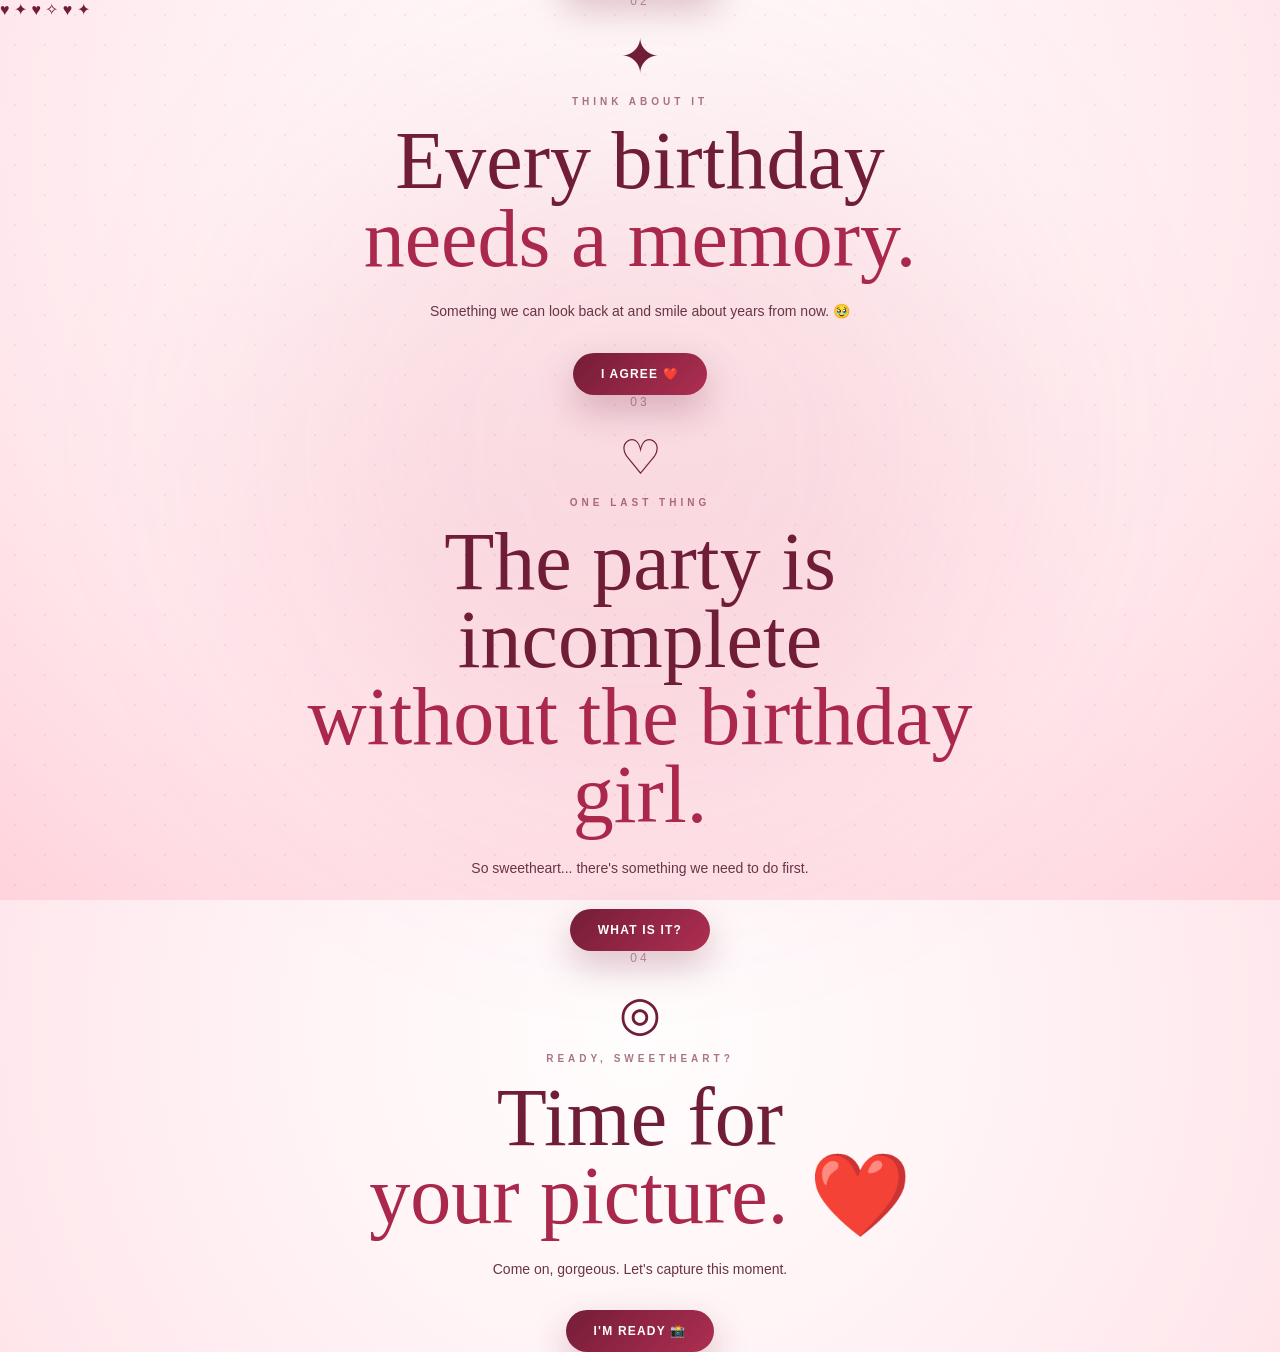
==== commit 2b104b99: "Update index.html" ====
--- a/index.html
+++ b/index.html
@@ -9,7 +9,7 @@
         content="width=device-width, initial-scale=1.0"
     >
 
-    <title>For Tisha ❤️</title>
+    <title>For My Birthday Girl ❤️</title>
 
     <link
         rel="preconnect"
@@ -23,7 +23,7 @@
     >
 
     <link
-        href="https://fonts.googleapis.com/css2?family=Cormorant+Garamond:wght@500;600;700&family=DM+Serif+Display&family=Montserrat:wght@400;500;600;700&display=swap"
+        href="https://fonts.googleapis.com/css2?family=Cormorant+Garamond:wght@500;600;700&family=DM+Sans:wght@400;500;600;700&display=swap"
         rel="stylesheet"
     >
 
@@ -41,125 +41,238 @@
 
     <div class="background-glow"></div>
 
-    <div class="floating-sparkles">
+    <div class="floating-hearts">
+        <span>♥</span>
         <span>✦</span>
+        <span>♥</span>
         <span>✧</span>
         <span>♥</span>
         <span>✦</span>
-        <span>✧</span>
-        <span>♥</span>
-        <span>✦</span>
-        <span>✧</span>
     </div>
 
 
     <!-- =====================================================
-         TOP DECOR
+         AUDIO
     ====================================================== -->
 
-    <div class="top-decor">
-        <span>🎀</span>
-        <span>✦</span>
-        <span>🎀</span>
-        <span>✦</span>
-        <span>🎀</span>
-        <span>✦</span>
-        <span>🎀</span>
-    </div>
-
-
-    <!-- =====================================================
-         MUSIC
-    ====================================================== -->
-
-    <button
-        id="music-button"
-        class="music-button"
-        type="button"
-        aria-label="Toggle music"
-    >
-        ♫
-    </button>
-
     <audio
-        id="birthday-music"
-        loop
+        id="camera-sound"
         preload="auto"
     >
         <source
-            src="birthday-song.mp3"
+            src="camera-click.mp3"
             type="audio/mpeg"
         >
     </audio>
 
+    <audio
+        id="wine-sound"
+        preload="auto"
+    >
+        <source
+            src="wine-pour.mp3"
+            type="audio/mpeg"
+        >
+    </audio>
+
+    <audio
+        id="glass-sound"
+        preload="auto"
+    >
+        <source
+            src="glass-clink.mp3"
+            type="audio/mpeg"
+        >
+    </audio>
+
 
     <!-- =====================================================
          MAIN PAGE
     ====================================================== -->
 
-    <main id="page">
+    <main id="page3">
+
 
         <!-- =================================================
-             CAMERA INTRO
+             INTRO
+        ================================================== -->
+
+        <section
+            id="intro-section"
+            class="page-section active"
+        >
+
+            <div
+                id="intro-1"
+                class="intro-card active"
+            >
+
+                <div class="intro-number">
+                    01
+                </div>
+
+                <div class="intro-icon">
+                    ✦
+                </div>
+
+                <p class="eyebrow">
+                    WAIT A SECOND, BIRTHDAY GIRL
+                </p>
+
+                <h1>
+                    A party like this
+                    <span>needs one thing...</span>
+                </h1>
+
+                <p class="intro-text">
+                    And I think you already know
+                    exactly what I'm talking about. ❤️
+                </p>
+
+                <button class="premium-button intro-next">
+                    TELL ME MORE
+                </button>
+
+            </div>
+
+
+            <div
+                id="intro-2"
+                class="intro-card"
+            >
+
+                <div class="intro-number">
+                    02
+                </div>
+
+                <div class="intro-icon">
+                    ✦
+                </div>
+
+                <p class="eyebrow">
+                    THINK ABOUT IT
+                </p>
+
+                <h1>
+                    Every birthday
+                    <span>needs a memory.</span>
+                </h1>
+
+                <p class="intro-text">
+                    Something we can look back at
+                    and smile about years from now. 🥹
+                </p>
+
+                <button class="premium-button intro-next">
+                    I AGREE ❤️
+                </button>
+
+            </div>
+
+
+            <div
+                id="intro-3"
+                class="intro-card"
+            >
+
+                <div class="intro-number">
+                    03
+                </div>
+
+                <div class="intro-icon">
+                    ♡
+                </div>
+
+                <p class="eyebrow">
+                    ONE LAST THING
+                </p>
+
+                <h1>
+                    The party is incomplete
+                    <span>without the birthday girl.</span>
+                </h1>
+
+                <p class="intro-text">
+                    So sweetheart...
+                    there's something we need to do first.
+                </p>
+
+                <button class="premium-button intro-next">
+                    WHAT IS IT?
+                </button>
+
+            </div>
+
+
+            <div
+                id="intro-4"
+                class="intro-card"
+            >
+
+                <div class="intro-number">
+                    04
+                </div>
+
+                <div class="intro-icon camera-mini">
+                    ◎
+                </div>
+
+                <p class="eyebrow">
+                    READY, SWEETHEART?
+                </p>
+
+                <h1>
+                    Time for
+                    <span>your picture. ❤️</span>
+                </h1>
+
+                <p class="intro-text">
+                    Come on, gorgeous.
+                    Let's capture this moment.
+                </p>
+
+                <button
+                    id="start-camera"
+                    class="premium-button"
+                >
+                    I'M READY 📸
+                </button>
+
+            </div>
+
+        </section>
+
+
+        <!-- =================================================
+             CAMERA
         ================================================== -->
 
         <section
             id="camera-section"
-            class="page-section active"
+            class="page-section"
         >
 
-            <div class="intro-card">
-
-                <div class="intro-number">
-                    01
-                </div>
-
-                <div class="intro-icon">
-                    ♡
-                </div>
+            <div class="camera-content">
 
                 <p class="eyebrow">
-                    BEFORE WE CONTINUE
-                </p>
-
-                <h1>
-                    It's time for your
-                    <span>photograph.</span>
-                </h1>
-
-                <p class="intro-text">
-                    A party without the birthday girl
-                    having her picture taken?
-                    Absolutely unacceptable. ❤️
-                </p>
+                    A LITTLE MEMORY
+                </p>
+
+                <h2>
+                    Smile,
+                    <span>beautiful.</span>
+                </h2>
+
+                <p class="section-description">
+                    Give me your prettiest smile.
+                </p>
+
+
+                <!-- CAMERA -->
 
                 <button
-                    id="camera-intro-button"
-                    class="premium-button"
-                    type="button"
-                >
-                    I'M READY 📸
-                </button>
-
-            </div>
-
-
-            <!-- CAMERA -->
-
-            <div
-                id="camera-area"
-                class="camera-area hidden"
-            >
-
-                <p class="camera-label">
-                    THE BIRTHDAY GIRL'S OFFICIAL PHOTOGRAPH
-                </p>
-
-                <div
                     id="camera"
                     class="camera"
-                    role="button"
-                    tabindex="0"
                     aria-label="Take photograph"
                 >
 
@@ -167,31 +280,32 @@
 
                     <div class="camera-body">
 
+                        <div class="camera-lens">
+
+                            <div class="lens-ring"></div>
+
+                            <div class="lens-inner"></div>
+
+                            <div class="lens-shine"></div>
+
+                        </div>
+
+                        <div class="camera-flash"></div>
+
                         <div class="camera-viewfinder"></div>
 
-                        <div class="camera-lens">
-
-                            <div class="lens-ring">
-                                <div class="lens-inner"></div>
-                            </div>
-
-                        </div>
-
-                        <div class="camera-flash"></div>
-
-                        <div class="camera-small-light"></div>
-
                     </div>
 
                     <div class="camera-grip"></div>
 
-                </div>
+                </button>
+
 
                 <p
                     id="camera-instruction"
-                    class="camera-instruction"
-                >
-                    Tap the camera to take your picture.
+                    class="interaction-text"
+                >
+                    Click the camera ❤️
                 </p>
 
             </div>
@@ -200,46 +314,58 @@
             <!-- COUNTDOWN -->
 
             <div
-                id="countdown-overlay"
+                id="countdown"
                 class="countdown-overlay"
             >
-                <div id="countdown-number"></div>
-            </div>
-
-
-            <!-- FLASH -->
+
+                <div
+                    id="countdown-number"
+                    class="countdown-number"
+                >
+                    3
+                </div>
+
+            </div>
+
+
+            <!-- CAMERA FLASH -->
 
             <div
-                id="photo-flash"
-                class="photo-flash"
+                id="flash"
+                class="flash-overlay"
             ></div>
 
 
-            <!-- PHOTO RESULT -->
+            <!-- PHOTO -->
 
             <div
-                id="photo-popup"
-                class="photo-popup"
+                id="photo-result"
+                class="photo-result"
             >
 
                 <div class="photo-frame">
 
-                    <div class="fake-photo">
-
-                        <div class="photo-glow"></div>
-
-                        <div class="photo-silhouette">
-                            ♡
-                        </div>
-
-                        <div class="photo-stars">
-                            ✦ ✧ ✦
-                        </div>
+                    <div class="photo-frame-top">
+                        ✦ &nbsp; A MOMENT TO REMEMBER &nbsp; ✦
+                    </div>
+
+                    <div class="photo-container">
+
+                        <!-- CHANGE THIS IMAGE NAME IF NEEDED -->
+                        <img
+                            src="tisha-photo.jpg"
+                            alt="Tisha"
+                        >
 
                     </div>
 
                     <div class="photo-caption">
-                        There's my sexy lady 👠⭐
+                        There's my sexy lady
+                        <span>👠✨</span>
+                    </div>
+
+                    <div class="photo-date">
+                        BIRTHDAY • MEMORIES • LOVE
                     </div>
 
                 </div>
@@ -247,9 +373,8 @@
                 <button
                     id="photo-continue"
                     class="premium-button"
-                    type="button"
-                >
-                    CONTINUE ❤️
+                >
+                    I HAVE SOMETHING ELSE FOR YOU ❤️
                 </button>
 
             </div>
@@ -258,7 +383,116 @@
 
 
         <!-- =================================================
-             BOUQUET + LETTER
+             BOUQUET
+        ================================================== -->
+
+        <section
+            id="bouquet-section"
+            class="page-section"
+        >
+
+            <div class="bouquet-content">
+
+                <p class="eyebrow">
+                    SOMETHING BEAUTIFUL
+                </p>
+
+                <h2>
+                    These are
+                    <span>for you.</span>
+                </h2>
+
+                <p class="section-description">
+                    A little bouquet for the girl
+                    who deserves much more.
+                </p>
+
+
+                <!-- CODED BOUQUET -->
+
+                <button
+                    id="bouquet"
+                    class="bouquet"
+                    aria-label="Interact with bouquet"
+                >
+
+                    <div class="bouquet-glow"></div>
+
+                    <div class="bouquet-paper">
+
+                        <div class="paper-fold"></div>
+
+                    </div>
+
+
+                    <!-- STEMS -->
+
+                    <div class="stem stem-1"></div>
+                    <div class="stem stem-2"></div>
+                    <div class="stem stem-3"></div>
+                    <div class="stem stem-4"></div>
+                    <div class="stem stem-5"></div>
+                    <div class="stem stem-6"></div>
+                    <div class="stem stem-7"></div>
+
+
+                    <!-- LEAVES -->
+
+                    <div class="leaf leaf-1"></div>
+                    <div class="leaf leaf-2"></div>
+                    <div class="leaf leaf-3"></div>
+                    <div class="leaf leaf-4"></div>
+                    <div class="leaf leaf-5"></div>
+                    <div class="leaf leaf-6"></div>
+
+
+                    <!-- ROSES -->
+
+                    <div class="rose rose-1">
+                        <i></i><i></i><i></i><i></i><i></i>
+                    </div>
+
+                    <div class="rose rose-2">
+                        <i></i><i></i><i></i><i></i><i></i>
+                    </div>
+
+                    <div class="rose rose-3">
+                        <i></i><i></i><i></i><i></i><i></i>
+                    </div>
+
+                    <div class="rose rose-4">
+                        <i></i><i></i><i></i><i></i><i></i>
+                    </div>
+
+                    <div class="rose rose-5">
+                        <i></i><i></i><i></i><i></i><i></i>
+                    </div>
+
+                    <div class="rose rose-6">
+                        <i></i><i></i><i></i><i></i><i></i>
+                    </div>
+
+                    <div class="rose rose-7">
+                        <i></i><i></i><i></i><i></i><i></i>
+                    </div>
+
+                </button>
+
+
+                <p
+                    id="bouquet-text"
+                    class="interaction-text"
+                >
+                    Click the bouquet ✦
+                </p>
+
+            </div>
+
+        </section>
+
+
+        <!-- =================================================
+             LETTER
         ================================================== -->
 
         <section
@@ -266,141 +500,117 @@
             class="page-section"
         >
 
-            <div class="section-heading">
+            <div class="letter-content">
 
                 <p class="eyebrow">
-                    SOMETHING FOR YOU
+                    ONE MORE THING
                 </p>
 
                 <h2>
-                    A little piece of
-                    <span>my heart.</span>
+                    I have something
+                    <span>else for you.</span>
                 </h2>
 
-            </div>
-
-
-            <!-- PREMIUM CSS BOUQUET -->
-
-            <div
-                id="bouquet"
-                class="bouquet"
-                aria-label="White flower bouquet"
-            >
-
-                <div class="bouquet-wrapper">
-
-                    <div class="bouquet-paper paper-back"></div>
-
-                    <div class="bouquet-paper paper-front"></div>
-
-                    <div class="bouquet-ribbon"></div>
-
-                    <div class="flower flower-one">
-                        <span></span>
-                    </div>
-
-                    <div class="flower flower-two">
-                        <span></span>
-                    </div>
-
-                    <div class="flower flower-three">
-                        <span></span>
-                    </div>
-
-                    <div class="flower flower-four">
-                        <span></span>
-                    </div>
-
-                    <div class="flower flower-five">
-                        <span></span>
-                    </div>
-
-                    <div class="flower flower-six">
-                        <span></span>
-                    </div>
-
-                    <div class="leaf leaf-one"></div>
-                    <div class="leaf leaf-two"></div>
-                    <div class="leaf leaf-three"></div>
-                    <div class="leaf leaf-four"></div>
-
-                </div>
-
-            </div>
-
-
-            <!-- ENVELOPE -->
-
-            <div
-                id="envelope"
-                class="envelope"
-            >
-
-                <div class="envelope-shadow"></div>
-
-                <div class="envelope-back"></div>
-
-                <div class="envelope-paper">
-
-                    <div class="letter-content">
-
-                        <div class="letter-top">
-                            FOR MY GIRL
+
+                <!-- ENVELOPE -->
+
+                <button
+                    id="envelope"
+                    class="envelope"
+                    aria-label="Open letter"
+                >
+
+                    <div class="envelope-shadow"></div>
+
+                    <div class="envelope-body"></div>
+
+                    <div class="envelope-paper"></div>
+
+                    <div class="envelope-flap"></div>
+
+                    <div class="wax-seal">
+                        R
+                    </div>
+
+                </button>
+
+
+                <p
+                    id="envelope-text"
+                    class="interaction-text"
+                >
+                    There's a little letter inside... ❤️
+                </p>
+
+
+                <!-- POSTCARD -->
+
+                <div
+                    id="postcard"
+                    class="postcard"
+                >
+
+                    <div class="postcard-inner">
+
+                        <div class="postcard-top">
+                            A LITTLE NOTE FOR YOU
                         </div>
 
-                        <div class="letter-divider">
+                        <div class="postcard-divider">
+                            <span></span>
                             ✦
+                            <span></span>
                         </div>
 
+                        <h3>
+                            To my
+                            <span>birthday girl</span>
+                        </h3>
+
                         <p>
-                            My love,
+                            Today is your day,
+                            but somehow you are still
+                            the best thing that happened
+                            to mine.
                         </p>
 
                         <p>
-                            If I could give you one thing
-                            today, it would be the ability
-                            to see yourself through my eyes.
+                            I hope this little surprise
+                            reminds you just how special
+                            you are to me.
                         </p>
 
                         <p>
-                            Maybe then you'd understand
-                            just how incredibly beautiful,
-                            special and loved you are.
+                            Keep smiling.
+                            Keep being beautiful.
+                            And never forget that
+                            someone out here is
+                            completely crazy about you. ❤️
                         </p>
 
-                        <p>
-                            So here's a little reminder...
-                            you deserve every beautiful
-                            thing this world has to offer.
-                        </p>
-
-                        <div class="letter-signature">
-                            Always yours ❤️
+                        <div class="postcard-signature">
+                            With all my love,
+                            <strong>R</strong>
                         </div>
 
                     </div>
 
-                </div>
-
-                <div class="envelope-flap"></div>
-
-            </div>
-
-
-            <button
-                id="letter-button"
-                class="premium-button"
-                type="button"
-            >
-                OPEN YOUR LETTER 💌
-            </button>
+                    <button
+                        id="wine-continue"
+                        class="premium-button"
+                    >
+                        NOW... ONE LAST THING 🍷
+                    </button>
+
+                </div>
+
+            </div>
 
         </section>
 
 
         <!-- =================================================
-             WINE SECTION
+             WINE
         ================================================== -->
 
         <section
@@ -408,171 +618,173 @@
             class="page-section"
         >
 
-            <div class="wine-heading">
+            <div class="wine-content">
 
                 <p class="eyebrow">
-                    ONE LAST THING
+                    AND NOW...
                 </p>
 
                 <h2>
-                    Let's raise a glass
+                    A little toast
                     <span>to you.</span>
                 </h2>
 
-                <p>
-                    Because tonight,
-                    the birthday girl deserves it.
-                </p>
-
-            </div>
-
-
-            <div class="wine-table">
-
-                <!-- BOTTLE -->
+                <p
+                    id="wine-instruction"
+                    class="section-description"
+                >
+                    Let's have one together. ❤️
+                </p>
+
+
+                <!-- WINE TABLE -->
+
+                <div class="wine-table">
+
+
+                    <!-- BOTTLE -->
+
+                    <button
+                        id="wine-bottle"
+                        class="wine-bottle"
+                        aria-label="Pour wine"
+                    >
+
+                        <div class="bottle-neck">
+                            <div class="bottle-foil"></div>
+                        </div>
+
+                        <div class="bottle-body">
+
+                            <div class="bottle-liquid"></div>
+
+                            <div class="bottle-label">
+
+                                <strong>
+                                    TISHA
+                                </strong>
+
+                                <small>
+                                    BIRTHDAY RESERVE
+                                </small>
+
+                                <span>
+                                    ♥
+                                </span>
+
+                            </div>
+
+                        </div>
+
+                    </button>
+
+
+                    <!-- GLASSES -->
+
+                    <div class="glasses">
+
+                        <button
+                            class="wine-glass"
+                            data-glass="1"
+                            aria-label="Glass one"
+                        >
+
+                            <div class="glass-bowl">
+
+                                <div class="glass-wine"></div>
+
+                            </div>
+
+                            <div class="glass-stem"></div>
+
+                            <div class="glass-base"></div>
+
+                        </button>
+
+
+                        <button
+                            class="wine-glass"
+                            data-glass="2"
+                            aria-label="Glass two"
+                        >
+
+                            <div class="glass-bowl">
+
+                                <div class="glass-wine"></div>
+
+                            </div>
+
+                            <div class="glass-stem"></div>
+
+                            <div class="glass-base"></div>
+
+                        </button>
+
+                    </div>
+
+                </div>
+
 
                 <div
-                    id="wine-bottle"
-                    class="wine-bottle"
-                    role="button"
-                    tabindex="0"
-                    aria-label="Pour wine"
-                >
-
-                    <div class="bottle-neck">
-
-                        <div class="bottle-cap"></div>
-
-                    </div>
-
-                    <div class="bottle-body">
-
-                        <div class="bottle-label">
-
-                            <span>
-                                T
-                            </span>
-
-                            <small>
-                                BIRTHDAY
-                            </small>
-
-                        </div>
-
-                    </div>
-
-                </div>
-
-
-                <!-- GLASSES -->
-
-                <div class="glasses">
-
-                    <div
-                        id="glass-one"
-                        class="wine-glass"
-                    >
-
-                        <div class="glass-bowl">
-
-                            <div
-                                class="wine-liquid"
-                                id="wine-liquid-one"
-                            ></div>
-
-                        </div>
-
-                        <div class="glass-stem"></div>
-
-                        <div class="glass-base"></div>
-
-                    </div>
-
-
-                    <div
-                        id="glass-two"
-                        class="wine-glass"
-                    >
-
-                        <div class="glass-bowl">
-
-                            <div
-                                class="wine-liquid"
-                                id="wine-liquid-two"
-                            ></div>
-
-                        </div>
-
-                        <div class="glass-stem"></div>
-
-                        <div class="glass-base"></div>
-
-                    </div>
-
-                </div>
-
-            </div>
-
-
-            <p
-                id="wine-instruction"
-                class="wine-instruction"
-            >
-                Tap the bottle to pour.
-            </p>
-
-
-            <div
-                id="wine-progress"
-                class="wine-progress"
-            >
-
-                <span class="progress-dot active"></span>
-                <span class="progress-dot"></span>
-                <span class="progress-dot"></span>
-                <span class="progress-dot"></span>
-                <span class="progress-dot"></span>
-
-            </div>
-
-
-            <!-- DRUNK OVERLAY -->
+                    id="wine-counter"
+                    class="wine-counter"
+                >
+                    POUR 1 / 5
+                </div>
+
+                <p class="wine-hint">
+                    Click the bottle to pour.
+                    Click either glass to drink.
+                </p>
+
+            </div>
+
+
+            <!-- DRUNK EFFECT -->
 
             <div
                 id="drunk-overlay"
                 class="drunk-overlay"
             >
 
-                <div class="drunk-card">
-
-                    <div class="drunk-icon">
-                        🍷
-                    </div>
-
-                    <p class="eyebrow">
-                        UH OH...
-                    </p>
-
-                    <h2>
-                        Looks like my girl
-                        is completely drunk. ❤️
-                    </h2>
-
-                    <p>
-                        I guess that's what happens
-                        when the birthday girl gets
-                        a little too comfortable. 😂
-                    </p>
-
-                    <button
-                        id="next-page-button"
-                        class="premium-button"
-                        type="button"
-                    >
-                        LET'S CONTINUE ❤️
-                    </button>
-
-                </div>
+                <div class="drunk-ring ring-1"></div>
+                <div class="drunk-ring ring-2"></div>
+                <div class="drunk-ring ring-3"></div>
+
+            </div>
+
+
+            <!-- FINAL POPUP -->
+
+            <div
+                id="drunk-popup"
+                class="drunk-popup"
+            >
+
+                <div class="drunk-icon">
+                    🍷
+                </div>
+
+                <p class="eyebrow">
+                    WELL...
+                </p>
+
+                <h2>
+                    Looks like my girl
+                    is completely drunk. 😂❤️
+                </h2>
+
+                <p>
+                    And somehow,
+                    you're even cuter now.
+                </p>
+
+                <button
+                    id="next-page"
+                    class="premium-button"
+                >
+                    LET'S KEEP GOING ❤️
+                </button>
 
             </div>
 
--- a/page2.css
+++ b/page2.css
@@ -11,23 +11,24 @@
 html,
 body {
     width: 100%;
-    height: 100%;
+    min-height: 100%;
 }
 
 body {
+    min-height: 100vh;
     overflow: hidden;
 
-    font-family: "DM Sans", sans-serif;
-
-    color: #741c37;
+    font-family: "Montserrat", sans-serif;
+
+    color: #701d37;
 
     background:
         radial-gradient(
-            circle at 50% 18%,
-            #fffafa 0%,
-            #fff1f4 34%,
-            #ffe3e8 68%,
-            #ffd0d9 100%
+            circle at 50% 15%,
+            #fffdfd 0%,
+            #fff4f6 32%,
+            #ffe7ec 68%,
+            #ffd3dc 100%
         );
 }
 
@@ -45,13 +46,15 @@
     left: 50%;
     top: 50%;
 
-    transform: translate(-50%, -50%);
+    transform:
+        translate(-50%, -50%);
 
     border-radius: 50%;
 
-    background: rgba(255, 90, 130, 0.16);
-
-    filter: blur(110px);
+    background:
+        rgba(214, 59, 92, 0.13);
+
+    filter: blur(120px);
 
     pointer-events: none;
 
@@ -67,11 +70,11 @@
 
     background-image:
         radial-gradient(
-            rgba(180, 40, 70, 0.08) 1px,
+            rgba(150, 35, 65, 0.07) 1px,
             transparent 1px
         );
 
-    background-size: 28px 28px;
+    background-size: 30px 30px;
 
     pointer-events: none;
 
@@ -80,10 +83,10 @@
 
 
 /* =========================================================
-   FLOATING PARTICLES
+   FLOATING SPARKLES
 ========================================================= */
 
-.floating-particles {
+.floating-sparkles {
     position: fixed;
 
     inset: 0;
@@ -93,102 +96,194 @@
     z-index: 2;
 }
 
-.floating-particles span {
-    position: absolute;
-
-    font-size: 22px;
-
-    opacity: 0.35;
+.floating-sparkles span {
+    position: absolute;
+
+    font-size: 20px;
+
+    opacity: 0.25;
 
     animation:
-        floatParticle
-        5s
-        ease-in-out
-        infinite;
-}
-
-.floating-particles span:nth-child(1) {
+        floatingSparkle
+        5s ease-in-out infinite;
+}
+
+.floating-sparkles span:nth-child(1) {
     left: 8%;
-    top: 24%;
-}
-
-.floating-particles span:nth-child(2) {
+    top: 28%;
+}
+
+.floating-sparkles span:nth-child(2) {
     left: 18%;
     top: 72%;
-    animation-delay: 1s;
-}
-
-.floating-particles span:nth-child(3) {
+    animation-delay: 0.7s;
+}
+
+.floating-sparkles span:nth-child(3) {
     left: 36%;
-    top: 17%;
+    top: 18%;
+    animation-delay: 1.1s;
+}
+
+.floating-sparkles span:nth-child(4) {
+    left: 67%;
+    top: 76%;
     animation-delay: 1.5s;
 }
 
-.floating-particles span:nth-child(4) {
-    left: 67%;
-    top: 73%;
+.floating-sparkles span:nth-child(5) {
+    left: 82%;
+    top: 24%;
+    animation-delay: 0.4s;
+}
+
+.floating-sparkles span:nth-child(6) {
+    left: 91%;
+    top: 62%;
+    animation-delay: 1.8s;
+}
+
+.floating-sparkles span:nth-child(7) {
+    left: 54%;
+    top: 45%;
+    animation-delay: 0.8s;
+}
+
+.floating-sparkles span:nth-child(8) {
+    left: 11%;
+    top: 52%;
     animation-delay: 2s;
 }
 
-.floating-particles span:nth-child(5) {
-    left: 82%;
-    top: 22%;
-    animation-delay: 0.5s;
-}
-
-.floating-particles span:nth-child(6) {
-    left: 91%;
-    top: 58%;
-    animation-delay: 2.5s;
-}
-
-.floating-particles span:nth-child(7) {
-    left: 53%;
-    top: 45%;
-    animation-delay: 1.2s;
-}
-
-.floating-particles span:nth-child(8) {
-    left: 12%;
-    top: 48%;
-    animation-delay: 2.8s;
-}
-
-@keyframes floatParticle {
+@keyframes floatingSparkle {
 
     0%,
     100% {
         transform:
             translateY(0)
-            rotate(0);
+            rotate(0deg);
+
+        opacity: 0.2;
     }
 
     50% {
         transform:
             translateY(-18px)
-            rotate(12deg);
+            rotate(15deg);
+
+        opacity: 0.55;
     }
 }
 
 
 /* =========================================================
-   MUSIC
+   TOP DECOR
+========================================================= */
+
+.top-decor {
+    position: fixed;
+
+    left: 0;
+    top: 0;
+
+    width: 100%;
+    height: 60px;
+
+    display: flex;
+
+    justify-content: space-around;
+
+    align-items: flex-start;
+
+    padding-top: 7px;
+
+    z-index: 20;
+
+    pointer-events: none;
+}
+
+.top-decor::before {
+    content: "";
+
+    position: absolute;
+
+    top: 13px;
+    left: 0;
+
+    width: 100%;
+    height: 2px;
+
+    background: #a92b4b;
+
+    opacity: 0.2;
+}
+
+.top-decor span {
+    position: relative;
+
+    font-size: 25px;
+
+    animation:
+        decorSwing
+        3s ease-in-out infinite;
+}
+
+.top-decor span:nth-child(2) {
+    animation-delay: 0.3s;
+}
+
+.top-decor span:nth-child(3) {
+    animation-delay: 0.6s;
+}
+
+.top-decor span:nth-child(4) {
+    animation-delay: 0.9s;
+}
+
+.top-decor span:nth-child(5) {
+    animation-delay: 1.2s;
+}
+
+.top-decor span:nth-child(6) {
+    animation-delay: 1.5s;
+}
+
+@keyframes decorSwing {
+
+    0%,
+    100% {
+        transform: rotate(-4deg);
+    }
+
+    50% {
+        transform: rotate(4deg);
+    }
+}
+
+
+/* =========================================================
+   MUSIC BUTTON
 ========================================================= */
 
 .music-button {
     position: fixed;
 
-    right: 22px;
-    bottom: 22px;
-
-    width: 50px;
-    height: 50px;
+    right: 20px;
+    bottom: 20px;
+
+    width: 48px;
+    height: 48px;
 
     border: none;
 
     border-radius: 50%;
 
-    background: #8f243d;
+    background:
+        linear-gradient(
+            135deg,
+            #741d37,
+            #ad2e51
+        );
 
     color: white;
 
@@ -200,7 +295,7 @@
 
     box-shadow:
         0 12px 30px
-        rgba(143, 36, 61, 0.3);
+        rgba(100, 20, 45, 0.25);
 
     transition: 0.3s;
 }
@@ -211,10 +306,10 @@
 
 
 /* =========================================================
-   MAIN
+   MAIN PAGE
 ========================================================= */
 
-#page3 {
+#page {
     position: relative;
 
     width: 100%;
@@ -231,31 +326,31 @@
     width: 100%;
     height: 100%;
 
+    display: flex;
+
+    flex-direction: column;
+
+    justify-content: center;
+
+    align-items: center;
+
     padding:
-        90px
+        80px
         25px
         35px;
 
-    display: flex;
-
-    flex-direction: column;
-
-    justify-content: center;
-
-    align-items: center;
-
     opacity: 0;
 
     visibility: hidden;
 
     transform:
         scale(0.97)
-        translateY(20px);
+        translateY(18px);
 
     transition:
-        opacity 0.8s ease,
-        transform 0.8s ease,
-        visibility 0.8s;
+        opacity 0.7s ease,
+        transform 0.7s ease,
+        visibility 0.7s;
 
     z-index: 10;
 }
@@ -270,6 +365,97 @@
         translateY(0);
 
     z-index: 30;
+}
+
+
+/* =========================================================
+   TYPOGRAPHY
+========================================================= */
+
+.eyebrow {
+    font-size: 10px;
+
+    letter-spacing: 4px;
+
+    font-weight: 700;
+
+    opacity: 0.6;
+
+    margin-bottom: 15px;
+}
+
+.intro-card {
+    width: min(720px, 92vw);
+
+    text-align: center;
+}
+
+.intro-number {
+    font-size: 12px;
+
+    letter-spacing: 3px;
+
+    opacity: 0.45;
+
+    margin-bottom: 20px;
+}
+
+.intro-icon {
+    font-size: 48px;
+
+    margin-bottom: 12px;
+
+    animation:
+        gentleFloat
+        2.5s ease-in-out infinite;
+}
+
+@keyframes gentleFloat {
+
+    0%,
+    100% {
+        transform: translateY(0);
+    }
+
+    50% {
+        transform: translateY(-9px);
+    }
+}
+
+.intro-card h1 {
+    font-family:
+        "DM Serif Display",
+        serif;
+
+    font-weight: 400;
+
+    font-size:
+        clamp(46px, 7vw, 82px);
+
+    line-height: 0.95;
+
+    color: #701d37;
+}
+
+.intro-card h1 span {
+    display: block;
+
+    color: #a9284b;
+}
+
+.intro-text {
+    width: min(550px, 90vw);
+
+    margin:
+        22px
+        auto
+        28px;
+
+    font-size: 14px;
+
+    line-height: 1.8;
+
+    color: #693445;
 }
 
 
@@ -281,146 +467,53 @@
     border: none;
 
     padding:
-        15px
-        29px;
+        14px
+        28px;
 
     border-radius: 50px;
 
     background:
         linear-gradient(
             135deg,
-            #8f243d,
-            #b52d51
+            #741d37,
+            #ae2e51
         );
 
     color: white;
 
-    font-family: "DM Sans", sans-serif;
-
-    font-size: 13px;
-
-    font-weight: 600;
-
-    letter-spacing: 1px;
+    font-family:
+        "Montserrat",
+        sans-serif;
+
+    font-size: 12px;
+
+    font-weight: 700;
+
+    letter-spacing: 1.2px;
 
     cursor: pointer;
 
     box-shadow:
-        0 12px 30px
-        rgba(143, 36, 61, 0.25);
-
-    transition: 0.3s;
+        0 15px 35px
+        rgba(116, 29, 55, 0.25);
+
+    transition:
+        transform 0.25s ease,
+        box-shadow 0.25s ease;
 }
 
 .premium-button:hover {
     transform:
         translateY(-4px)
-        scale(1.04);
+        scale(1.03);
 
     box-shadow:
-        0 18px 40px
-        rgba(143, 36, 61, 0.35);
-}
-
-
-/* =========================================================
-   CAMERA INTRO
-========================================================= */
-
-.intro-message {
-    position: absolute;
-
-    width: min(720px, 90vw);
-
-    text-align: center;
-
-    opacity: 0;
-
-    visibility: hidden;
-
-    transform:
-        translateY(30px)
-        scale(0.95);
-
-    transition:
-        opacity 0.6s ease,
-        transform 0.6s ease,
-        visibility 0.6s;
-}
-
-.intro-message.active {
-    opacity: 1;
-
-    visibility: visible;
-
-    transform:
-        translateY(0)
-        scale(1);
-}
-
-.message-symbol {
-    font-size: 58px;
-
-    margin-bottom: 15px;
-
-    animation:
-        gentleFloat
-        2.5s
-        ease-in-out
-        infinite;
-}
-
-@keyframes gentleFloat {
-
-    0%,
-    100% {
-        transform: translateY(0);
-    }
-
-    50% {
-        transform: translateY(-10px);
-    }
-}
-
-.eyebrow {
-    font-size: 10px;
-
-    letter-spacing: 4px;
-
-    font-weight: 700;
-
-    opacity: 0.65;
-
-    margin-bottom: 14px;
-}
-
-.intro-message h1 {
-    font-family:
-        "Cormorant Garamond",
-        serif;
-
-    font-size:
-        clamp(48px, 7vw, 78px);
-
-    line-height: 0.95;
-
-    color: #741c37;
-
-    margin-bottom: 20px;
-}
-
-.intro-message p:not(.eyebrow) {
-    max-width: 580px;
-
-    margin:
-        0 auto
-        27px;
-
-    font-size: 14px;
-
-    line-height: 1.8;
-
-    color: #633040;
+        0 20px 40px
+        rgba(116, 29, 55, 0.32);
+}
+
+.premium-button:active {
+    transform: scale(0.97);
 }
 
 
@@ -429,256 +522,262 @@
 ========================================================= */
 
 .camera-area {
+    text-align: center;
+
+    transition:
+        opacity 0.6s ease,
+        transform 0.6s ease;
+}
+
+.camera-area.hidden {
     display: none;
-
-    text-align: center;
-}
-
-.camera-area.visible {
-    display: block;
-
-    animation:
-        cameraEnter
-        0.8s
-        ease
-        forwards;
-}
-
-@keyframes cameraEnter {
-
-    from {
-        opacity: 0;
-        transform: scale(0.8);
-    }
-
-    to {
-        opacity: 1;
-        transform: scale(1);
-    }
+}
+
+.camera-label {
+    font-size: 10px;
+
+    letter-spacing: 3px;
+
+    font-weight: 700;
+
+    opacity: 0.55;
+
+    margin-bottom: 22px;
+}
+
+.camera {
+    position: relative;
+
+    width: 280px;
+    height: 185px;
+
+    margin: auto;
+
+    cursor: pointer;
+
+    transition:
+        transform 0.25s ease;
+}
+
+.camera:hover {
+    transform:
+        translateY(-5px)
+        scale(1.03);
+}
+
+.camera:active {
+    transform: scale(0.97);
 }
 
 .camera-body {
-    position: relative;
-
-    width: 360px;
-    height: 235px;
-
-    border-radius: 42px;
+    position: absolute;
+
+    left: 0;
+    bottom: 0;
+
+    width: 280px;
+    height: 150px;
+
+    border-radius: 28px;
 
     background:
         linear-gradient(
             145deg,
-            #3d3440,
-            #1e1a20
-        );
+            #29262a,
+            #171519
+        );
+
+    box-shadow:
+        0 25px 45px
+        rgba(50, 10, 25, 0.3);
 
     border:
         3px solid
-        rgba(255, 255, 255, 0.22);
+        rgba(255, 255, 255, 0.08);
+}
+
+.camera-top {
+    position: absolute;
+
+    left: 82px;
+    top: 8px;
+
+    width: 110px;
+    height: 35px;
+
+    border-radius:
+        15px
+        15px
+        4px
+        4px;
+
+    background:
+        #222024;
+
+    z-index: 3;
+}
+
+.camera-viewfinder {
+    position: absolute;
+
+    left: 22px;
+    top: 20px;
+
+    width: 40px;
+    height: 28px;
+
+    border-radius: 7px;
+
+    background:
+        #101015;
+
+    border:
+        2px solid
+        rgba(255,255,255,0.12);
+}
+
+.camera-lens {
+    position: absolute;
+
+    left: 50%;
+    top: 50%;
+
+    transform:
+        translate(-50%, -50%);
+
+    width: 105px;
+    height: 105px;
+
+    border-radius: 50%;
+
+    background:
+        linear-gradient(
+            145deg,
+            #56505b,
+            #151319
+        );
+
+    border:
+        7px solid
+        #3d3940;
 
     box-shadow:
-        0 35px 70px
-        rgba(55, 20, 35, 0.35),
-        inset 0 3px 4px
-        rgba(255, 255, 255, 0.12);
-
-    margin: auto;
-}
-
-.camera-top {
-    position: absolute;
-
-    left: 40px;
-    right: 40px;
-    top: -24px;
-
-    height: 35px;
-}
-
-.camera-hotshoe {
-    position: absolute;
-
-    left: 55px;
-    top: 0;
-
-    width: 65px;
-    height: 22px;
-
-    border-radius: 6px 6px 0 0;
-
-    background: #28232a;
-}
-
-.camera-dial {
-    position: absolute;
-
-    right: 35px;
-    top: 2px;
-
-    width: 38px;
-    height: 38px;
+        inset 0 0 0 5px #1b191e,
+        0 0 0 3px
+        rgba(255,255,255,0.08);
+}
+
+.lens-ring {
+    position: absolute;
+
+    inset: 12px;
 
     border-radius: 50%;
 
     background:
         radial-gradient(
             circle,
-            #b9a8ae 0 22%,
-            #4b4148 23% 60%,
-            #272228 61%
-        );
-
-    box-shadow:
-        0 5px 8px
-        rgba(0, 0, 0, 0.25);
-}
-
-.camera-lens {
-    position: absolute;
+            #2b1730 0%,
+            #20172b 35%,
+            #08070a 70%
+        );
+
+    border:
+        4px solid
+        #68606c;
+}
+
+.lens-inner {
+    position: absolute;
+
+    width: 30px;
+    height: 30px;
 
     left: 50%;
     top: 50%;
 
-    width: 155px;
-    height: 155px;
-
-    transform: translate(-50%, -50%);
-
-    border-radius: 50%;
-
-    background:
-        linear-gradient(
-            145deg,
-            #7d6b73,
-            #262128
-        );
-
-    display: flex;
-
-    justify-content: center;
-
-    align-items: center;
-
-    box-shadow:
-        0 12px 25px
-        rgba(0, 0, 0, 0.4);
-}
-
-.lens-ring {
-    width: 125px;
-    height: 125px;
-
-    border-radius: 50%;
-
-    padding: 9px;
-
-    background:
-        repeating-radial-gradient(
-            circle,
-            #262027 0 8px,
-            #544850 9px 12px
-        );
-}
-
-.lens-glass {
-    position: relative;
-
-    width: 100%;
-    height: 100%;
+    transform:
+        translate(-50%, -50%);
 
     border-radius: 50%;
 
     background:
         radial-gradient(
             circle at 35% 30%,
-            #9f7d8d,
-            #3e2737 35%,
-            #15131a 75%
-        );
-
-    overflow: hidden;
-}
-
-.lens-shine {
-    position: absolute;
-
-    width: 35px;
-    height: 55px;
-
-    left: 24px;
-    top: 16px;
+            #ffffff,
+            #8c668c 15%,
+            #211529 55%,
+            #070609
+        );
+
+    box-shadow:
+        0 0 18px
+        rgba(220,150,210,0.25);
+}
+
+.camera-flash {
+    position: absolute;
+
+    right: 25px;
+    top: 20px;
+
+    width: 36px;
+    height: 24px;
+
+    border-radius: 6px;
+
+    background:
+        #e8e0d9;
+
+    box-shadow:
+        0 0 12px
+        rgba(255,255,255,0.4);
+}
+
+.camera-small-light {
+    position: absolute;
+
+    right: 70px;
+    top: 28px;
+
+    width: 8px;
+    height: 8px;
 
     border-radius: 50%;
 
-    background:
-        rgba(255, 255, 255, 0.18);
-
-    transform: rotate(30deg);
-}
-
-.camera-flash {
-    position: absolute;
-
-    top: 32px;
-    left: 50%;
-
-    width: 70px;
-    height: 22px;
-
-    transform: translateX(-50%);
-
-    border-radius: 8px;
-
-    background: #ddd1d4;
-}
-
-.shutter-button {
-    position: absolute;
-
-    right: 35px;
-    top: 30px;
-
-    width: 45px;
-    height: 45px;
-
-    border-radius: 50%;
-
-    border: 5px solid #4d4249;
-
-    background: #a92549;
-
-    cursor: pointer;
+    background: #cba64d;
 
     box-shadow:
-        0 6px 12px
-        rgba(0, 0, 0, 0.3);
-
-    transition: 0.2s;
-}
-
-.shutter-button span {
-    position: absolute;
-
-    left: 50%;
-    top: 50%;
-
-    width: 13px;
-    height: 13px;
-
-    transform:
-        translate(-50%, -50%);
-
-    border-radius: 50%;
-
-    background: #fff;
-}
-
-.shutter-button:hover {
-    transform: scale(1.08);
-}
-
-.camera-hint {
-    margin-top: 20px;
+        0 0 10px
+        #d6ad4e;
+}
+
+.camera-grip {
+    position: absolute;
+
+    right: 5px;
+    bottom: -5px;
+
+    width: 52px;
+    height: 92px;
+
+    border-radius:
+        5px
+        12px
+        12px
+        5px;
+
+    background:
+        #201e22;
+
+    transform:
+        rotate(8deg);
+
+    z-index: -1;
+}
+
+.camera-instruction {
+    margin-top: 24px;
 
     font-size: 13px;
 
@@ -690,36 +789,43 @@
    COUNTDOWN
 ========================================================= */
 
-.countdown {
+.countdown-overlay {
     position: fixed;
 
     inset: 0;
 
-    display: none;
+    display: flex;
 
     justify-content: center;
 
     align-items: center;
 
     background:
-        rgba(20, 10, 18, 0.9);
-
-    backdrop-filter: blur(10px);
-
-    z-index: 3000;
-}
-
-.countdown.active {
-    display: flex;
-}
-
-.countdown span {
+        rgba(30, 8, 18, 0.92);
+
+    opacity: 0;
+
+    visibility: hidden;
+
+    z-index: 4000;
+
+    transition:
+        opacity 0.3s ease;
+}
+
+.countdown-overlay.active {
+    opacity: 1;
+
+    visibility: visible;
+}
+
+#countdown-number {
     font-family:
-        "Cormorant Garamond",
-        serif;
+        "Montserrat",
+        sans-serif;
 
     font-size:
-        clamp(160px, 35vw, 330px);
+        clamp(110px, 25vw, 240px);
 
     font-weight: 700;
 
@@ -727,28 +833,40 @@
 
     text-shadow:
         0 0 30px
-        rgba(255, 255, 255, 0.8);
+        rgba(255,255,255,0.7);
 
     animation:
-        countdownPulse
-        0.9s
-        ease;
-}
-
-@keyframes countdownPulse {
+        countdownPop
+        0.9s ease forwards;
+}
+
+@keyframes countdownPop {
 
     0% {
-        transform: scale(1.5);
+        transform:
+            scale(0.5);
+
         opacity: 0;
     }
 
-    40% {
-        transform: scale(1);
+    25% {
+        transform:
+            scale(1.15);
+
         opacity: 1;
     }
 
+    75% {
+        transform:
+            scale(1);
+
+        opacity: 1;
+    }
+
     100% {
-        transform: scale(0.9);
+        transform:
+            scale(1.25);
+
         opacity: 0;
     }
 }
@@ -758,7 +876,7 @@
    CAMERA FLASH
 ========================================================= */
 
-.camera-flash-screen {
+.photo-flash {
     position: fixed;
 
     inset: 0;
@@ -767,16 +885,17 @@
 
     opacity: 0;
 
-    pointer-events: none;
-
-    z-index: 4000;
-}
-
-.camera-flash-screen.active {
+    visibility: hidden;
+
+    z-index: 5000;
+}
+
+.photo-flash.active {
+    visibility: visible;
+
     animation:
         giantFlash
-        1.1s
-        ease-out;
+        0.8s ease-out forwards;
 }
 
 @keyframes giantFlash {
@@ -789,12 +908,8 @@
         opacity: 1;
     }
 
-    35% {
-        opacity: 0.1;
-    }
-
-    50% {
-        opacity: 1;
+    45% {
+        opacity: 0.95;
     }
 
     100% {
@@ -804,405 +919,444 @@
 
 
 /* =========================================================
-   PHOTO RESULT
+   PHOTO POPUP
 ========================================================= */
 
-.photo-result {
-    display: none;
-
+.photo-popup {
     position: fixed;
 
+    left: 50%;
+    top: 50%;
+
+    width:
+        min(440px, 90vw);
+
+    transform:
+        translate(-50%, -50%)
+        scale(0.75);
+
+    padding: 20px;
+
+    border-radius: 25px;
+
+    background:
+        rgba(255,255,255,0.97);
+
+    box-shadow:
+        0 30px 100px
+        rgba(60, 10, 30, 0.3);
+
+    opacity: 0;
+
+    visibility: hidden;
+
+    z-index: 5100;
+
+    transition:
+        opacity 0.6s ease,
+        transform 0.6s ease;
+}
+
+.photo-popup.show {
+    opacity: 1;
+
+    visibility: visible;
+
+    transform:
+        translate(-50%, -50%)
+        scale(1);
+}
+
+.photo-frame {
+    padding: 12px;
+
+    background: #ffffff;
+
+    border:
+        1px solid
+        rgba(100,20,40,0.08);
+
+    box-shadow:
+        0 12px 35px
+        rgba(60,10,30,0.12);
+}
+
+.fake-photo {
+    position: relative;
+
+    height: 300px;
+
+    overflow: hidden;
+
+    display: flex;
+
+    justify-content: center;
+
+    align-items: center;
+
+    background:
+        radial-gradient(
+            circle at 50% 35%,
+            #f7d8de,
+            #c98295 50%,
+            #6d2039 100%
+        );
+}
+
+.photo-glow {
+    position: absolute;
+
+    width: 220px;
+    height: 220px;
+
+    border-radius: 50%;
+
+    background:
+        rgba(255,255,255,0.2);
+
+    filter: blur(35px);
+}
+
+.photo-silhouette {
+    position: relative;
+
+    width: 150px;
+    height: 190px;
+
+    border-radius:
+        80px
+        80px
+        45px
+        45px;
+
+    background:
+        linear-gradient(
+            160deg,
+            #f7dfe3,
+            #d99baa
+        );
+
+    display: flex;
+
+    align-items: center;
+
+    justify-content: center;
+
+    font-size: 60px;
+
+    color: rgba(126,30,55,0.5);
+
+    box-shadow:
+        0 20px 40px
+        rgba(80,10,30,0.18);
+}
+
+.photo-stars {
+    position: absolute;
+
+    top: 25px;
+
+    font-size: 22px;
+
+    color: white;
+
+    letter-spacing: 8px;
+}
+
+.photo-caption {
+    padding:
+        18px
+        10px
+        8px;
+
+    text-align: center;
+
+    font-family:
+        "DM Serif Display",
+        serif;
+
+    font-size: 25px;
+
+    color: #741d37;
+}
+
+
+/* =========================================================
+   LETTER SECTION
+========================================================= */
+
+.section-heading {
+    text-align: center;
+
+    width: min(700px, 90vw);
+
+    margin-bottom: 10px;
+}
+
+.section-heading h2 {
+    font-family:
+        "DM Serif Display",
+        serif;
+
+    font-size:
+        clamp(42px, 6vw, 65px);
+
+    font-weight: 400;
+
+    line-height: 0.95;
+}
+
+.section-heading h2 span {
+    color: #a9284b;
+}
+
+
+/* =========================================================
+   PREMIUM CSS BOUQUET
+========================================================= */
+
+.bouquet {
+    position: relative;
+
+    width: 290px;
+    height: 210px;
+
+    margin-top: 0;
+
+    animation:
+        bouquetFloat
+        3s ease-in-out infinite;
+}
+
+@keyframes bouquetFloat {
+
+    0%,
+    100% {
+        transform:
+            translateY(0);
+    }
+
+    50% {
+        transform:
+            translateY(-8px);
+    }
+}
+
+.bouquet-wrapper {
+    position: absolute;
+
     inset: 0;
-
-    z-index: 2500;
-
-    flex-direction: column;
-
-    justify-content: center;
-
-    align-items: center;
-
-    background:
-        rgba(255, 241, 244, 0.92);
-
-    backdrop-filter: blur(15px);
-}
-
-.photo-result.show {
-    display: flex;
+}
+
+.bouquet-paper {
+    position: absolute;
+
+    left: 50%;
+    bottom: 5px;
+
+    transform:
+        translateX(-50%);
+
+    width: 175px;
+    height: 130px;
+
+    clip-path:
+        polygon(
+            10% 0,
+            90% 0,
+            100% 100%,
+            50% 82%,
+            0 100%
+        );
+
+    background:
+        linear-gradient(
+            135deg,
+            #fffdfd,
+            #eadfe3
+        );
+
+    box-shadow:
+        0 15px 25px
+        rgba(90,20,40,0.12);
+}
+
+.paper-back {
+    transform:
+        translateX(-50%)
+        rotate(-9deg);
+
+    opacity: 0.9;
+}
+
+.paper-front {
+    transform:
+        translateX(-50%)
+        rotate(7deg);
+
+    background:
+        linear-gradient(
+            135deg,
+            #ffffff,
+            #eee3e7
+        );
+}
+
+.bouquet-ribbon {
+    position: absolute;
+
+    left: 50%;
+    bottom: 38px;
+
+    transform:
+        translateX(-50%);
+
+    width: 70px;
+    height: 18px;
+
+    border-radius: 50%;
+
+    background:
+        linear-gradient(
+            90deg,
+            #9f2748,
+            #d95c79,
+            #9f2748
+        );
+
+    z-index: 30;
+
+    box-shadow:
+        0 5px 12px
+        rgba(120,20,50,0.18);
+}
+
+
+/* FLOWERS */
+
+.flower {
+    position: absolute;
+
+    width: 65px;
+    height: 65px;
+
+    z-index: 20;
 
     animation:
-        photoAppear
-        0.8s
-        ease;
-}
-
-@keyframes photoAppear {
-
-    from {
-        opacity: 0;
-        transform: scale(0.8);
-    }
-
-    to {
-        opacity: 1;
-        transform: scale(1);
-    }
-}
-
-.photo-frame {
-    width:
-        min(350px, 78vw);
-
-    padding: 14px;
-
-    background: #fff;
-
-    box-shadow:
-        0 30px 80px
-        rgba(80, 20, 40, 0.28);
-
-    transform:
-        rotate(-2deg);
-}
-
-.photo-image {
-    position: relative;
-
-    height: 390px;
-
-    overflow: hidden;
-
-    background:
-        radial-gradient(
-            circle at 50% 30%,
-            #ffeef2,
-            #d98299 55%,
-            #7d1834
-        );
-
-    display: flex;
-
-    justify-content: center;
-
-    align-items: center;
-}
-
-.photo-silhouette {
-    font-family:
-        "Cormorant Garamond",
-        serif;
-
-    font-size: 55px;
-
-    letter-spacing: 5px;
-
-    color:
-        rgba(255, 255, 255, 0.85);
-
-    text-shadow:
-        0 5px 20px
-        rgba(80, 10, 30, 0.3);
-}
-
-.photo-glow {
-    position: absolute;
-
-    inset: 0;
+        flowerSway
+        3s ease-in-out infinite;
+}
+
+.flower span {
+    position: absolute;
+
+    left: 50%;
+    top: 50%;
+
+    width: 16px;
+    height: 16px;
+
+    transform:
+        translate(-50%, -50%);
+
+    border-radius: 50%;
 
     background:
         radial-gradient(
             circle,
-            transparent 30%,
-            rgba(80, 10, 30, 0.35)
-        );
-}
-
-.photo-caption {
-    padding:
-        17px
-        8px
-        8px;
-
-    text-align: center;
-
-    font-family:
-        "Cormorant Garamond",
-        serif;
-
-    font-size: 24px;
-
-    font-weight: 700;
-
-    color: #741c37;
-}
-
-.photo-caption span {
-    font-family:
-        "DM Sans",
-        sans-serif;
-}
-
-.photo-result .premium-button {
-    margin-top: 25px;
-}
-
-
-/* =========================================================
-   BOUQUET SECTION
-========================================================= */
-
-.section-heading {
-    text-align: center;
-
-    max-width: 700px;
-
-    margin-bottom: 10px;
-}
-
-.section-heading h2,
-.wine-heading h2 {
-    font-family:
-        "Cormorant Garamond",
-        serif;
-
-    font-size:
-        clamp(48px, 7vw, 76px);
-
-    line-height: 0.95;
-
-    color: #741c37;
-}
-
-.section-heading h2 span,
-.wine-heading h2 span {
-    color: #a92549;
-}
-
-.section-heading > p:last-child,
-.wine-heading > p:last-child {
-    margin-top: 15px;
-
-    font-size: 13px;
-
-    line-height: 1.7;
-
-    opacity: 0.75;
-}
-
-
-/* =========================================================
-   BOUQUET
-========================================================= */
-
-.bouquet {
-    position: relative;
-
-    width: 340px;
-    height: 350px;
-
-    cursor: pointer;
-
-    transform-origin: bottom center;
-
-    transition: 0.4s;
-}
-
-.bouquet:hover {
-    transform:
-        translateY(-7px)
-        rotate(-1deg);
-}
-
-
-/* FLOWERS */
-
-.flower {
-    position: absolute;
-
-    width: 75px;
-    height: 75px;
-
-    left: 50%;
-    top: 70px;
-
-    transform:
-        translateX(-50%);
+            #e5b96b,
+            #a87934
+        );
 
     z-index: 10;
 }
 
-.flower-one {
-    left: 30%;
-    top: 75px;
-    transform: rotate(-20deg);
-}
-
-.flower-two {
-    left: 70%;
-    top: 80px;
-    transform: rotate(20deg);
-}
-
-.flower-three {
-    left: 50%;
-    top: 35px;
-}
-
-.flower-four {
-    left: 42%;
-    top: 92px;
-    transform: rotate(-8deg) scale(0.88);
-}
-
-.flower-five {
-    left: 58%;
-    top: 92px;
-    transform: rotate(8deg) scale(0.88);
-}
-
-.petal {
+.flower::before,
+.flower::after {
+    content: "";
+
     position: absolute;
 
     left: 50%;
     top: 50%;
 
-    width: 34px;
-    height: 48px;
-
-    transform-origin:
-        50% 100%;
+    width: 32px;
+    height: 32px;
+
+    transform:
+        translate(-50%, -50%);
 
     border-radius:
-        50% 50% 48% 48%;
+        60% 40% 60% 40%;
 
     background:
         linear-gradient(
             145deg,
             #ffffff,
-            #f0e8ea
+            #e9e3e5
         );
 
     box-shadow:
         0 3px 8px
-        rgba(100, 30, 50, 0.12);
-}
-
-.p1 {
-    transform:
-        translate(-50%, -100%)
-        rotate(0deg);
-}
-
-.p2 {
-    transform:
-        translate(-50%, -100%)
-        rotate(72deg);
-}
-
-.p3 {
-    transform:
-        translate(-50%, -100%)
-        rotate(144deg);
-}
-
-.p4 {
-    transform:
-        translate(-50%, -100%)
-        rotate(216deg);
-}
-
-.p5 {
-    transform:
-        translate(-50%, -100%)
-        rotate(288deg);
-}
-
-.flower-center {
-    position: absolute;
-
-    left: 50%;
-    top: 50%;
-
-    width: 18px;
-    height: 18px;
-
-    transform:
-        translate(-50%, -50%);
-
-    border-radius: 50%;
-
-    background:
-        radial-gradient(
-            circle,
-            #f8e1a0,
-            #c99835
-        );
-
-    box-shadow:
-        0 0 10px
-        rgba(211, 164, 58, 0.45);
-
-    z-index: 4;
-}
-
-
-/* STEMS */
-
-.stem {
-    position: absolute;
-
-    width: 6px;
-
-    height: 225px;
-
-    left: 50%;
-
-    top: 100px;
-
-    transform-origin: top center;
-
-    border-radius: 5px;
-
-    background:
-        linear-gradient(
-            90deg,
-            #375a43,
-            #718d67,
-            #294935
-        );
-
-    z-index: 3;
-}
-
-.stem-one {
-    transform:
-        translateX(-50%)
-        rotate(-23deg);
-}
-
-.stem-two {
-    transform:
-        translateX(-50%)
-        rotate(22deg);
-}
-
-.stem-three {
-    transform:
-        translateX(-50%)
-        rotate(0deg);
-}
-
-.stem-four {
-    transform:
-        translateX(-50%)
-        rotate(-10deg);
-}
-
-.stem-five {
-    transform:
-        translateX(-50%)
-        rotate(10deg);
+        rgba(70,20,35,0.1);
+}
+
+.flower::after {
+    transform:
+        translate(-50%, -50%)
+        rotate(90deg);
+}
+
+.flower-one {
+    left: 108px;
+    top: 20px;
+}
+
+.flower-two {
+    left: 55px;
+    top: 43px;
+
+    transform: scale(0.85);
+}
+
+.flower-three {
+    left: 160px;
+    top: 40px;
+
+    transform: scale(0.92);
+}
+
+.flower-four {
+    left: 83px;
+    top: 76px;
+
+    transform: scale(0.72);
+}
+
+.flower-five {
+    left: 137px;
+    top: 73px;
+
+    transform: scale(0.75);
+}
+
+.flower-six {
+    left: 185px;
+    top: 70px;
+
+    transform: scale(0.7);
+}
+
+@keyframes flowerSway {
+
+    0%,
+    100% {
+        margin-top: 0;
+    }
+
+    50% {
+        margin-top: -5px;
+    }
 }
 
 
@@ -1215,143 +1369,51 @@
     height: 20px;
 
     border-radius:
-        100% 0 100% 0;
+        100% 0
+        100% 0;
 
     background:
         linear-gradient(
             135deg,
-            #718d67,
-            #294935
-        );
-
-    z-index: 5;
+            #466d4f,
+            #294d35
+        );
+
+    z-index: 15;
+
+    opacity: 0.9;
 }
 
 .leaf-one {
-    left: 58px;
-    top: 205px;
-    transform: rotate(-25deg);
+    left: 48px;
+    top: 103px;
+
+    transform: rotate(-30deg);
 }
 
 .leaf-two {
-    right: 48px;
-    top: 225px;
-    transform: rotate(25deg) scaleX(-1);
+    left: 198px;
+    top: 103px;
+
+    transform:
+        rotate(30deg)
+        scaleX(-1);
 }
 
 .leaf-three {
-    left: 75px;
-    top: 255px;
-    transform: rotate(-15deg);
+    left: 70px;
+    top: 122px;
+
+    transform: rotate(-18deg);
 }
 
 .leaf-four {
-    right: 70px;
-    top: 270px;
-    transform: rotate(15deg) scaleX(-1);
-}
-
-
-/* WRAPPING */
-
-.bouquet-wrap {
-    position: absolute;
-
-    left: 50%;
-    bottom: 5px;
-
-    width: 220px;
-    height: 150px;
-
-    transform:
-        translateX(-50%)
-        perspective(300px)
-        rotateX(-4deg);
-
-    clip-path:
-        polygon(
-            8% 0,
-            92% 0,
-            72% 100%,
-            28% 100%
-        );
-
-    background:
-        linear-gradient(
-            135deg,
-            #e7d5c3,
-            #f7eee4,
-            #d8c0aa
-        );
-
-    box-shadow:
-        0 20px 30px
-        rgba(80, 30, 35, 0.18);
-
-    z-index: 20;
-}
-
-.bouquet-ribbon {
-    position: absolute;
-
-    left: 50%;
-    bottom: 65px;
-
-    width: 70px;
-    height: 24px;
-
-    transform:
-        translateX(-50%);
-
-    border-radius: 8px;
-
-    background:
-        linear-gradient(
-            135deg,
-            #9b2948,
-            #d65b79
-        );
-
-    box-shadow:
-        0 5px 12px
-        rgba(100, 20, 40, 0.2);
-
-    z-index: 25;
-}
-
-.bouquet-hint {
-    font-size: 12px;
-
-    opacity: 0.65;
-
-    margin-top: -4px;
-}
-
-
-/* BOUQUET CLICK */
-
-.bouquet.opened {
-    animation:
-        bouquetCelebrate
-        0.8s
-        ease;
-}
-
-@keyframes bouquetCelebrate {
-
-    0% {
-        transform: scale(1);
-    }
-
-    40% {
-        transform:
-            scale(1.08)
-            rotate(-3deg);
-    }
-
-    100% {
-        transform: scale(1);
-    }
+    left: 175px;
+    top: 122px;
+
+    transform:
+        rotate(18deg)
+        scaleX(-1);
 }
 
 
@@ -1359,43 +1421,40 @@
    ENVELOPE
 ========================================================= */
 
-.envelope-area {
-    position: absolute;
-
-    bottom: 22px;
-
-    text-align: center;
-
-    cursor: pointer;
-}
-
-.envelope-area > p {
-    margin-top: 7px;
-
-    font-size: 11px;
-
-    opacity: 0.65;
-}
-
 .envelope {
     position: relative;
 
-    width: 175px;
-    height: 115px;
+    width:
+        min(390px, 88vw);
+
+    height: 210px;
+
+    margin-top: -5px;
+
+    perspective: 900px;
 
     cursor: pointer;
-
-    filter:
-        drop-shadow(
-            0 15px 18px
-            rgba(80, 20, 40, 0.18)
-        );
-
-    transition: 0.4s;
-}
-
-.envelope:hover {
-    transform: translateY(-6px);
+}
+
+.envelope-shadow {
+    position: absolute;
+
+    left: 50%;
+    bottom: -12px;
+
+    width: 90%;
+
+    height: 25px;
+
+    transform:
+        translateX(-50%);
+
+    border-radius: 50%;
+
+    background:
+        rgba(80,15,35,0.18);
+
+    filter: blur(12px);
 }
 
 .envelope-back {
@@ -1403,53 +1462,53 @@
 
     inset: 0;
 
-    background:
-        linear-gradient(
-            135deg,
-            #fffaf3,
-            #ead9c7
-        );
-
-    border-radius: 7px;
-}
-
-.envelope-paper {
-    position: absolute;
-
-    left: 50%;
-    top: 50%;
-
-    transform:
-        translate(-50%, -50%);
-
-    font-family:
-        "Cormorant Garamond",
-        serif;
-
-    font-size: 16px;
-
-    letter-spacing: 2px;
-
-    color: #8f243d;
-
-    z-index: 2;
-}
-
-.envelope-front {
-    position: absolute;
-
-    inset: 0;
+    border-radius: 10px;
 
     background:
         linear-gradient(
             145deg,
-            transparent 49%,
-            #e4cdbb 50%
-        );
-
-    border-radius: 7px;
+            #f8edf0,
+            #e7d7dc
+        );
+
+    box-shadow:
+        0 20px 45px
+        rgba(80,15,35,0.15);
+}
+
+.envelope-paper {
+    position: absolute;
+
+    left: 8%;
+    right: 8%;
+
+    bottom: 0;
+
+    height: 88%;
+
+    background: white;
+
+    border-radius: 5px;
+
+    transform:
+        translateY(20px);
+
+    opacity: 0;
+
+    transition:
+        transform 0.7s ease,
+        opacity 0.7s ease;
 
     z-index: 4;
+
+    overflow: hidden;
+}
+
+.envelope.open .envelope-paper {
+    transform:
+        translateY(-60px);
+
+    opacity: 1;
 }
 
 .envelope-flap {
@@ -1459,220 +1518,85 @@
     top: 0;
 
     width: 100%;
-    height: 70%;
-
-    background:
-        linear-gradient(
-            145deg,
-            #fffdf8,
-            #ead9c7
-        );
+    height: 100%;
 
     clip-path:
         polygon(
             0 0,
             100% 0,
-            50% 100%
-        );
-
-    transform-origin: top center;
-
-    z-index: 6;
-
-    transition:
-        transform
-        0.8s
-        cubic-bezier(.2,.8,.2,1);
-}
-
-.wax-seal {
-    position: absolute;
-
-    left: 50%;
-    top: 55%;
-
-    transform:
-        translate(-50%, -50%);
-
-    width: 37px;
-    height: 37px;
-
-    display: flex;
-
-    align-items: center;
-    justify-content: center;
-
-    border-radius: 50%;
-
-    color: #fff;
-
-    font-size: 15px;
-
-    background:
-        radial-gradient(
-            circle,
-            #d05a75,
-            #8f243d
-        );
-
-    box-shadow:
-        0 4px 10px
-        rgba(80, 10, 30, 0.3);
-
-    z-index: 10;
-
-    transition: 0.5s;
-}
-
-.envelope.open .envelope-flap {
-    transform: rotateX(180deg);
-}
-
-.envelope.open .wax-seal {
-    opacity: 0;
-
-    transform:
-        translate(-50%, -50%)
-        scale(0.5);
-}
-
-
-/* =========================================================
-   LETTER
-========================================================= */
-
-.letter {
-    position: fixed;
-
-    left: 50%;
-    top: 50%;
-
-    width:
-        min(570px, 90vw);
-
-    max-height: 80vh;
-
-    overflow-y: auto;
-
-    padding: 38px 35px;
-
-    transform:
-        translate(-50%, -45%)
-        scale(0.7);
-
-    opacity: 0;
-
-    visibility: hidden;
+            50% 58%
+        );
 
     background:
         linear-gradient(
             145deg,
-            #fffdf8,
-            #f8efe4
-        );
-
-    border:
-        1px solid
-        rgba(143, 36, 61, 0.12);
-
-    border-radius: 8px;
-
-    box-shadow:
-        0 35px 100px
-        rgba(80, 20, 40, 0.3);
-
-    z-index: 3000;
+            #fff5f7,
+            #decbd1
+        );
+
+    transform-origin: top;
+
+    transition:
+        transform 0.7s ease;
+
+    z-index: 6;
+}
+
+.envelope.open .envelope-flap {
+    transform:
+        rotateX(180deg);
+}
+
+.letter-content {
+    padding:
+        16px
+        22px;
 
     text-align: center;
 
-    transition:
-        opacity 0.7s ease,
-        transform 0.7s ease,
-        visibility 0.7s;
-}
-
-.letter.show {
-    opacity: 1;
-
-    visibility: visible;
-
-    transform:
-        translate(-50%, -50%)
-        scale(1);
-}
-
-.letter-inner {
-    padding: 10px;
-}
-
-.letter-decoration {
-    color: #b88b35;
-
-    font-size: 22px;
-
-    letter-spacing: 8px;
-
-    margin: 5px 0 15px;
-}
-
-.letter-label {
-    font-size: 9px;
-
-    letter-spacing: 4px;
+    color: #693445;
+
+    font-size: 8px;
+
+    line-height: 1.35;
+}
+
+.letter-top {
+    font-size: 7px;
+
+    letter-spacing: 2px;
 
     font-weight: 700;
 
-    color: #8f243d;
-
-    opacity: 0.7;
-
-    margin-bottom: 22px;
-}
-
-.letter h3 {
+    color: #a9284b;
+}
+
+.letter-divider {
+    margin: 3px 0;
+
+    color: #b88a3e;
+}
+
+.letter-content p {
+    margin: 3px 0;
+}
+
+.letter-signature {
+    margin-top: 6px;
+
     font-family:
         "Cormorant Garamond",
         serif;
 
-    font-size: 38px;
-
-    color: #741c37;
-
-    margin-bottom: 20px;
-}
-
-.letter p:not(.letter-label):not(.letter-ending) {
-    font-family:
-        "Cormorant Garamond",
-        serif;
-
-    font-size: 21px;
-
-    line-height: 1.45;
-
-    color: #59303c;
-
-    margin: 15px auto;
-
-    max-width: 470px;
-}
-
-.letter-ending {
-    font-family:
-        "Cormorant Garamond",
-        serif;
-
-    font-size: 24px;
+    font-size: 13px;
 
     font-weight: 700;
 
-    color: #8f243d;
-
-    margin-top: 24px;
-}
-
-.letter .premium-button {
-    margin-top: 18px;
+    color: #741d37;
+}
+
+#letter-button {
+    margin-top: 10px;
 }
 
 
@@ -1686,13 +1610,43 @@
     margin-bottom: 10px;
 }
 
+.wine-heading h2 {
+    font-family:
+        "DM Serif Display",
+        serif;
+
+    font-size:
+        clamp(40px, 6vw, 65px);
+
+    font-weight: 400;
+
+    line-height: 0.95;
+}
+
+.wine-heading h2 span {
+    color: #a9284b;
+}
+
+.wine-heading > p:last-child {
+    margin-top: 10px;
+
+    font-size: 13px;
+
+    opacity: 0.7;
+}
+
+
+/* =========================================================
+   WINE TABLE
+========================================================= */
+
 .wine-table {
     position: relative;
 
     width:
         min(620px, 94vw);
 
-    height: 350px;
+    height: 330px;
 
     display: flex;
 
@@ -1700,174 +1654,244 @@
 
     align-items: flex-end;
 
-    gap: 45px;
-
-    border-bottom:
-        8px solid
-        rgba(113, 60, 60, 0.3);
-
-    padding-bottom: 15px;
-}
-
-
-/* BOTTLE */
+    gap: 65px;
+
+    padding-bottom: 20px;
+}
+
+.wine-table::after {
+    content: "";
+
+    position: absolute;
+
+    left: 8%;
+    right: 8%;
+    bottom: 12px;
+
+    height: 15px;
+
+    border-radius: 50%;
+
+    background:
+        rgba(100,20,40,0.1);
+
+    filter: blur(8px);
+
+    z-index: -1;
+}
+
+
+/* =========================================================
+   BOTTLE
+========================================================= */
 
 .wine-bottle {
     position: relative;
 
-    width: 125px;
-    height: 275px;
-
-    border: none;
-
-    background: transparent;
+    width: 105px;
+    height: 250px;
 
     cursor: pointer;
 
-    transition: 0.3s;
-
-    z-index: 10;
+    transition:
+        transform 0.25s ease;
 }
 
 .wine-bottle:hover {
     transform:
-        translateY(-8px)
+        translateY(-6px)
         rotate(-2deg);
 }
 
+.wine-bottle:active {
+    transform:
+        scale(0.95);
+}
+
 .bottle-neck {
     position: absolute;
 
-    left: 50%;
-
+    left: 35px;
     top: 0;
 
-    width: 42px;
-    height: 75px;
-
-    transform:
-        translateX(-50%);
+    width: 35px;
+    height: 90px;
 
     border-radius:
-        8px 8px 2px 2px;
+        8px
+        8px
+        3px
+        3px;
 
     background:
         linear-gradient(
             90deg,
-            #3b1e27,
-            #8b4557,
-            #2b171e
-        );
-
-    z-index: 2;
-}
-
-.bottle-neck::before {
-    content: "";
-
-    position: absolute;
-
-    top: -8px;
-
-    left: 50%;
-
-    width: 48px;
-    height: 13px;
-
-    transform:
-        translateX(-50%);
-
-    border-radius: 5px;
-
-    background: #54202e;
-}
-
-.bottle-body {
-    position: absolute;
-
-    left: 50%;
-
-    bottom: 0;
-
-    width: 115px;
-    height: 220px;
-
-    transform:
-        translateX(-50%);
-
-    border-radius:
-        25px 25px 35px 35px;
-
-    overflow: hidden;
+            #1c2c25,
+            #4c6a58,
+            #18271f
+        );
+}
+
+.bottle-cap {
+    position: absolute;
+
+    top: -4px;
+
+    left: 3px;
+
+    width: 29px;
+    height: 15px;
+
+    border-radius: 3px;
 
     background:
         linear-gradient(
             90deg,
-            #2c151e,
-            #753646,
-            #341820
+            #b89a58,
+            #e2cb8d,
+            #9a7938
+        );
+}
+
+.bottle-body {
+    position: absolute;
+
+    left: 12px;
+    bottom: 0;
+
+    width: 81px;
+    height: 190px;
+
+    border-radius:
+        22px
+        22px
+        14px
+        14px;
+
+    background:
+        linear-gradient(
+            90deg,
+            #16231d,
+            #506b59,
+            #17251e
         );
 
     box-shadow:
-        0 18px 25px
-        rgba(60, 20, 30, 0.3);
+        inset -8px 0 10px
+        rgba(0,0,0,0.2),
+
+        0 20px 35px
+        rgba(50,15,25,0.2);
 }
 
 .bottle-label {
     position: absolute;
 
-    left: 50%;
-    top: 68px;
-
-    transform:
-        translateX(-50%);
-
-    width: 80px;
-    height: 95px;
-
-    padding-top: 10px;
+    left: 10px;
+    right: 10px;
+
+    top: 58px;
+
+    height: 72px;
 
     display: flex;
 
     flex-direction: column;
 
+    justify-content: center;
+
     align-items: center;
-
-    justify-content: center;
 
     background:
         linear-gradient(
             135deg,
-            #f7eee2,
-            #dbc5a8
-        );
-
-    color: #741c37;
-
-    z-index: 5;
+            #f5e9d0,
+            #fff8e8
+        );
+
+    color: #74334a;
+
+    border-radius: 3px;
+
+    box-shadow:
+        0 4px 10px
+        rgba(0,0,0,0.15);
+}
+
+.bottle-label span {
+    font-family:
+        "DM Serif Display",
+        serif;
+
+    font-size: 35px;
 }
 
 .bottle-label small {
-    letter-spacing: 3px;
-    font-size: 8px;
-}
-
-.bottle-label strong {
-    font-family:
-        "Cormorant Garamond",
-        serif;
-
-    font-size: 38px;
-
-    line-height: 1;
-}
-
-.bottle-label span {
-    font-size: 7px;
+    font-size: 6px;
+
     letter-spacing: 2px;
-}
-
-.bottle-wine {
+
+    font-weight: 700;
+}
+
+
+/* =========================================================
+   GLASSES
+========================================================= */
+
+.glasses {
+    display: flex;
+
+    align-items: flex-end;
+
+    gap: 35px;
+}
+
+.wine-glass {
+    position: relative;
+
+    width: 85px;
+    height: 205px;
+
+    cursor: pointer;
+
+    transition:
+        transform 0.25s ease;
+}
+
+.wine-glass:hover {
+    transform:
+        translateY(-5px);
+}
+
+.glass-bowl {
+    position: absolute;
+
+    top: 0;
+    left: 5px;
+
+    width: 75px;
+    height: 100px;
+
+    border:
+        2px solid
+        rgba(255,255,255,0.65);
+
+    border-top: none;
+
+    border-radius:
+        0 0
+        40px 40px;
+
+    overflow: hidden;
+
+    background:
+        rgba(255,255,255,0.12);
+
+    backdrop-filter: blur(3px);
+}
+
+.wine-liquid {
     position: absolute;
 
     left: 0;
@@ -1875,336 +1899,238 @@
 
     width: 100%;
 
-    height: 100%;
+    height: 0%;
 
     background:
         linear-gradient(
             180deg,
-            transparent 0 20%,
-            rgba(93, 19, 38, 0.25) 21%,
-            rgba(93, 19, 38, 0.5) 100%
+            #bd4767,
+            #72152f
         );
 
     transition:
-        height
-        0.7s
+        height 0.7s
         cubic-bezier(.2,.8,.2,1);
-}
-
-
-/* GLASSES */
-
-.wine-glass {
-    position: relative;
-
-    width: 105px;
-    height: 240px;
-
-    border: none;
-
-    background: transparent;
-
-    cursor: pointer;
-
-    transition: 0.3s;
-}
-
-.wine-glass:hover {
-    transform:
-        translateY(-8px)
-        rotate(-2deg);
-}
-
-.glass-bowl {
-    position: absolute;
-
-    left: 50%;
-    top: 15px;
-
-    width: 90px;
-    height: 125px;
-
-    transform:
-        translateX(-50%);
-
-    border:
-        3px solid
-        rgba(255, 255, 255, 0.7);
-
-    border-top: none;
-
-    border-radius:
-        10px 10px 45px 45px;
-
-    overflow: hidden;
-
-    background:
-        rgba(255, 255, 255, 0.16);
-
-    backdrop-filter: blur(3px);
 
     box-shadow:
-        inset 0 0 15px
-        rgba(255, 255, 255, 0.2);
-}
-
-.glass-liquid {
-    position: absolute;
-
-    left: 0;
-    bottom: 0;
-
-    width: 100%;
-
-    height: 0%;
-
-    background:
-        linear-gradient(
-            180deg,
-            #b95770,
-            #681d35
-        );
+        inset 0 8px 10px
+        rgba(255,255,255,0.08);
+}
+
+.glass-stem {
+    position: absolute;
+
+    left: 40px;
+    top: 98px;
+
+    width: 5px;
+    height: 85px;
+
+    background:
+        rgba(255,255,255,0.55);
+
+    border-radius: 5px;
+}
+
+.glass-base {
+    position: absolute;
+
+    left: 12px;
+    bottom: 5px;
+
+    width: 62px;
+    height: 6px;
+
+    border-radius: 50%;
+
+    background:
+        rgba(255,255,255,0.55);
+}
+
+
+/* =========================================================
+   WINE INSTRUCTION
+========================================================= */
+
+.wine-instruction {
+    font-size: 13px;
+
+    opacity: 0.75;
+
+    text-align: center;
+}
+
+.wine-progress {
+    display: flex;
+
+    gap: 9px;
+
+    margin-top: 15px;
+}
+
+.progress-dot {
+    width: 9px;
+    height: 9px;
+
+    border-radius: 50%;
+
+    background:
+        rgba(112,29,55,0.15);
 
     transition:
-        height
-        0.7s
-        cubic-bezier(.2,.8,.2,1);
-}
-
-.glass-stem {
-    position: absolute;
-
-    left: 50%;
-    top: 137px;
-
-    width: 4px;
-    height: 75px;
-
-    transform:
-        translateX(-50%);
-
-    background:
-        rgba(255, 255, 255, 0.7);
-}
-
-.glass-base {
-    position: absolute;
-
-    left: 50%;
-    bottom: 4px;
-
-    width: 75px;
-    height: 8px;
-
-    transform:
-        translateX(-50%);
-
-    border-radius: 50%;
-
-    background:
-        rgba(255, 255, 255, 0.7);
+        background 0.3s ease,
+        transform 0.3s ease;
+}
+
+.progress-dot.active {
+    background: #9f2748;
+
+    transform: scale(1.2);
 }
 
 
 /* =========================================================
-   WINE TEXT
-========================================================= */
-
-.wine-instruction {
-    margin-top: 14px;
-
-    font-size: 13px;
-
-    opacity: 0.75;
-
-    text-align: center;
-}
-
-.wine-counter {
-    margin-top: 10px;
-
-    font-size: 12px;
-
-    letter-spacing: 2px;
-
-    opacity: 0.65;
-}
-
-
-/* =========================================================
-   DRUNK EFFECT
+   DRUNK OVERLAY
 ========================================================= */
 
 .drunk-overlay {
     position: fixed;
 
-    inset: -10%;
-
-    z-index: 4500;
-
-    pointer-events: none;
+    inset: 0;
+
+    display: flex;
+
+    justify-content: center;
+
+    align-items: center;
+
+    background:
+        rgba(80,10,35,0.78);
+
+    backdrop-filter:
+        blur(8px);
 
     opacity: 0;
 
     visibility: hidden;
 
-    background:
-        radial-gradient(
-            ellipse at center,
-            transparent 15%,
-            rgba(90, 10, 40, 0.35) 100%
-        );
-
-    backdrop-filter:
-        blur(1px);
+    z-index: 6000;
 
     transition:
-        opacity
-        4s
-        ease;
-}
-
-.drunk-overlay.active {
+        opacity 0.8s ease;
+}
+
+.drunk-overlay.show {
     opacity: 1;
 
     visibility: visible;
 
     animation:
-        drunkSway
-        1.5s
-        ease-in-out
-        infinite;
-}
-
-@keyframes drunkSway {
-
-    0%,
+        dizzyScreen
+        2.5s ease-in-out;
+}
+
+@keyframes dizzyScreen {
+
+    0% {
+        transform:
+            rotate(0deg)
+            scale(1);
+    }
+
+    20% {
+        transform:
+            rotate(-2deg)
+            scale(1.03);
+    }
+
+    40% {
+        transform:
+            rotate(2deg)
+            scale(1.05);
+    }
+
+    60% {
+        transform:
+            rotate(-1.5deg)
+            scale(1.03);
+    }
+
+    80% {
+        transform:
+            rotate(1deg)
+            scale(1.02);
+    }
+
     100% {
         transform:
             rotate(0deg)
             scale(1);
     }
-
-    25% {
-        transform:
-            rotate(1.2deg)
-            scale(1.02);
-    }
-
-    50% {
-        transform:
-            rotate(-1.5deg)
-            scale(1.04);
-    }
-
-    75% {
-        transform:
-            rotate(1deg)
-            scale(1.02);
-    }
-}
-
-
-/* =========================================================
-   DRUNK POPUP
-========================================================= */
-
-.drunk-popup {
-    position: fixed;
-
-    left: 50%;
-    top: 50%;
-
+}
+
+.drunk-card {
     width:
-        min(540px, 90vw);
-
-    padding: 40px 28px;
+        min(500px, 90vw);
+
+    padding:
+        38px
+        25px;
+
+    border-radius: 30px;
 
     text-align: center;
 
-    border-radius: 28px;
-
-    background:
-        rgba(255, 255, 255, 0.96);
+    background:
+        rgba(255,255,255,0.97);
 
     box-shadow:
-        0 35px 100px
-        rgba(70, 10, 30, 0.35);
-
-    transform:
-        translate(-50%, -50%)
+        0 30px 100px
+        rgba(40,5,20,0.35);
+
+    transform:
         scale(0.7);
 
-    opacity: 0;
-
-    visibility: hidden;
-
-    z-index: 5000;
-
     transition:
-        opacity 0.8s ease,
-        transform 0.8s ease,
-        visibility 0.8s;
-}
-
-.drunk-popup.show {
-    opacity: 1;
-
-    visibility: visible;
-
-    transform:
-        translate(-50%, -50%)
-        scale(1);
+        transform 0.8s ease;
+}
+
+.drunk-overlay.show .drunk-card {
+    transform: scale(1);
 }
 
 .drunk-icon {
-    font-size: 55px;
-
-    color: #a92549;
-
-    margin-bottom: 10px;
-
-    animation:
-        dizzy
-        1.5s
-        linear
-        infinite;
-}
-
-@keyframes dizzy {
-
-    from {
-        transform: rotate(0);
-    }
-
-    to {
-        transform: rotate(360deg);
-    }
-}
-
-.drunk-popup h2 {
+    font-size: 60px;
+
+    margin-bottom: 8px;
+}
+
+.drunk-card h2 {
     font-family:
-        "Cormorant Garamond",
+        "DM Serif Display",
         serif;
 
+    font-weight: 400;
+
     font-size:
-        clamp(40px, 6vw, 60px);
-
-    line-height: 0.95;
-
-    color: #741c37;
-
-    margin-bottom: 18px;
-}
-
-.drunk-popup > p:not(.eyebrow) {
-    font-size: 14px;
+        clamp(38px, 6vw, 55px);
+
+    line-height: 1;
+
+    color: #741d37;
+}
+
+.drunk-card > p:not(.eyebrow) {
+    margin:
+        18px
+        auto
+        25px;
+
+    font-size: 13px;
 
     line-height: 1.7;
 
-    color: #633040;
-
-    margin-bottom: 25px;
+    color: #693445;
 }
 
 
@@ -2216,126 +2142,128 @@
 
     .page-section {
         padding:
-            80px
+            75px
             15px
             25px;
     }
 
-    .camera-body {
-        width: 300px;
-        height: 200px;
-    }
-
-    .camera-lens {
-        width: 130px;
-        height: 130px;
-    }
-
-    .lens-ring {
-        width: 105px;
-        height: 105px;
-    }
-
-    .photo-image {
-        height: 330px;
+    .top-decor span {
+        font-size: 20px;
+    }
+
+    .camera {
+        transform: scale(0.9);
+    }
+
+    .camera:hover {
+        transform:
+            scale(0.92)
+            translateY(-4px);
+    }
+
+    .fake-photo {
+        height: 260px;
     }
 
     .bouquet {
+        transform: scale(0.9);
+    }
+
+    .envelope {
+        transform: scale(0.9);
+        margin-top: -12px;
+        margin-bottom: -15px;
+    }
+
+    .wine-table {
+        gap: 30px;
+
         transform: scale(0.85);
-        margin-top: -15px;
-        margin-bottom: -15px;
-    }
-
-    .envelope-area {
-        bottom: 10px;
+
+        margin-top: -10px;
+        margin-bottom: -20px;
+    }
+
+    .wine-heading h2 {
+        font-size: 43px;
+    }
+}
+
+
+@media (max-width: 450px) {
+
+    .eyebrow {
+        font-size: 8px;
+
+        letter-spacing: 2px;
+    }
+
+    .intro-card h1 {
+        font-size: 48px;
+    }
+
+    .camera {
+        transform: scale(0.76);
+    }
+
+    .camera:hover {
+        transform:
+            scale(0.78)
+            translateY(-4px);
+    }
+
+    .camera-instruction {
+        margin-top: 5px;
+    }
+
+    .photo-popup {
+        padding: 14px;
+    }
+
+    .fake-photo {
+        height: 235px;
+    }
+
+    .photo-caption {
+        font-size: 21px;
+    }
+
+    .bouquet {
+        transform: scale(0.76);
+
+        margin-top: -20px;
+        margin-bottom: -25px;
+    }
+
+    .envelope {
+        transform: scale(0.74);
+
+        margin-top: -35px;
+        margin-bottom: -35px;
+    }
+
+    .section-heading h2 {
+        font-size: 40px;
     }
 
     .wine-table {
-        gap: 15px;
-        height: 300px;
-    }
-
-    .wine-bottle {
-        transform: scale(0.82);
-    }
-
-    .wine-glass {
-        transform: scale(0.82);
-    }
-
-    .wine-bottle:hover,
-    .wine-glass:hover {
-        transform:
-            scale(0.86)
-            translateY(-5px);
-    }
-}
-
-@media (max-width: 450px) {
-
-    .intro-message h1 {
-        font-size: 46px;
-    }
-
-    .camera-body {
-        width: 275px;
-        height: 180px;
-    }
-
-    .camera-lens {
-        width: 115px;
-        height: 115px;
-    }
-
-    .lens-ring {
-        width: 92px;
-        height: 92px;
-    }
-
-    .camera-hint {
-        font-size: 11px;
-    }
-
-    .section-heading h2,
-    .wine-heading h2 {
-        font-size: 45px;
-    }
-
-    .bouquet {
-        transform: scale(0.7);
-        margin-top: -40px;
-        margin-bottom: -45px;
-    }
-
-    .wine-table {
-        transform: scale(0.8);
-        margin-top: -20px;
-        margin-bottom: -20px;
-    }
-
-    .letter {
+        transform: scale(0.66);
+
+        margin-top: -45px;
+        margin-bottom: -55px;
+    }
+
+    .wine-instruction {
+        font-size: 12px;
+    }
+
+    .drunk-card {
         padding:
-            25px
+            30px
             18px;
     }
 
-    .letter p:not(.letter-label):not(.letter-ending) {
-        font-size: 18px;
-    }
-
-    .premium-button {
-        padding:
-            13px
-            22px;
-
-        font-size: 11px;
-    }
-
-    .music-button {
-        width: 44px;
-        height: 44px;
-
-        right: 14px;
-        bottom: 14px;
-    }
-}
+    .drunk-card h2 {
+        font-size: 38px;
+    }
+}
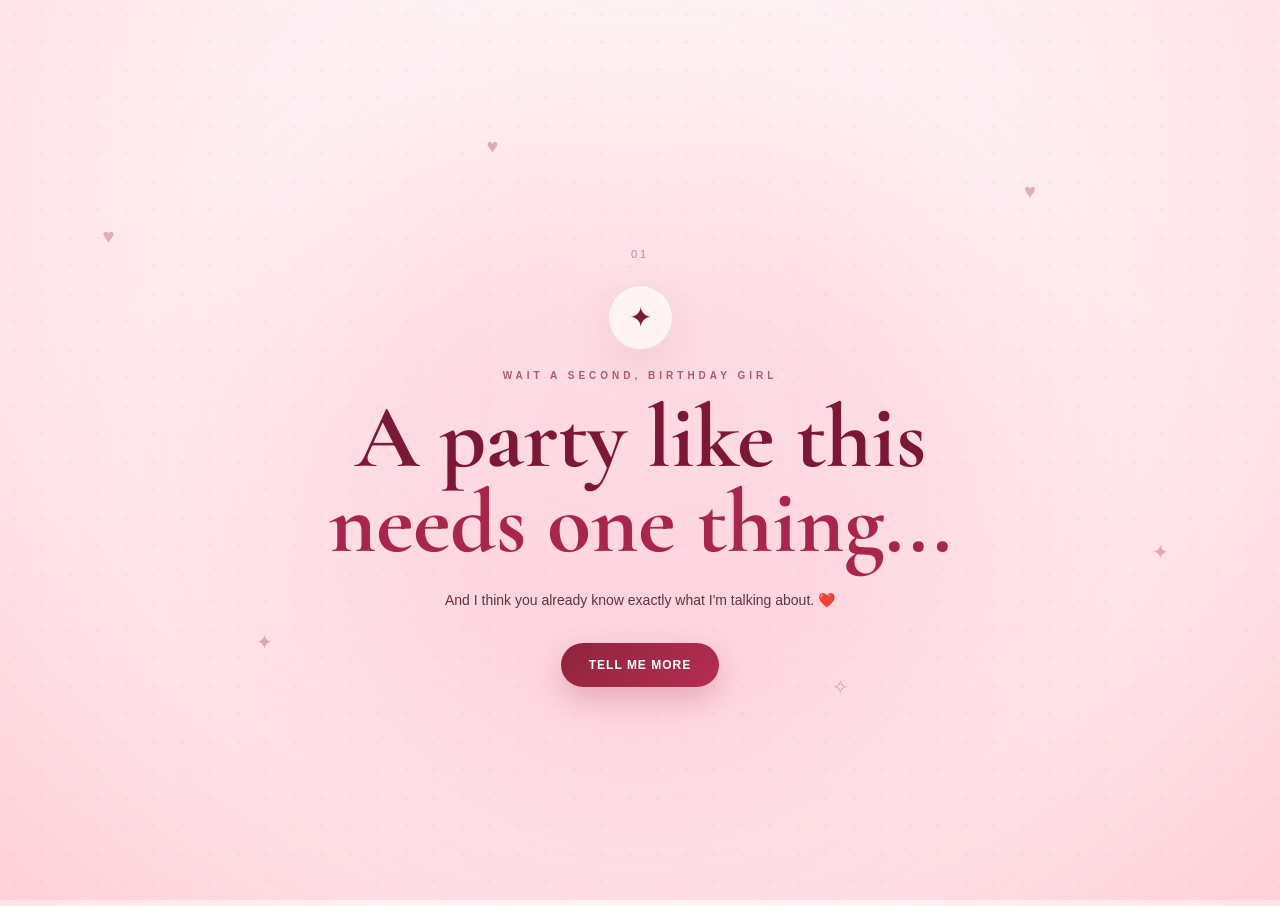
==== commit 074eee8a: "Update index.html" ====
--- a/index.html
+++ b/index.html
@@ -189,7 +189,7 @@
 
                 <h1>
                     The party is incomplete
-                    <span>without the birthday girl.</span>
+                    <span>without the birthday girl's pic.</span>
                 </h1>
 
                 <p class="intro-text">
--- a/page2.css
+++ b/page2.css
@@ -11,24 +11,26 @@
 html,
 body {
     width: 100%;
-    min-height: 100%;
+    height: 100%;
 }
 
 body {
     min-height: 100vh;
     overflow: hidden;
 
-    font-family: "Montserrat", sans-serif;
-
-    color: #701d37;
+    font-family: "DM Sans", sans-serif;
+
+    color: #7d1834;
+
+    /* SAME VISUAL FAMILY AS PAGE 2 */
 
     background:
         radial-gradient(
-            circle at 50% 15%,
-            #fffdfd 0%,
-            #fff4f6 32%,
-            #ffe7ec 68%,
-            #ffd3dc 100%
+            circle at 50% 20%,
+            #fffafa 0%,
+            #fff1f4 35%,
+            #ffe3e8 70%,
+            #ffd0d9 100%
         );
 }
 
@@ -49,12 +51,12 @@
     transform:
         translate(-50%, -50%);
 
+    background:
+        rgba(255, 90, 130, .16);
+
+    filter: blur(110px);
+
     border-radius: 50%;
-
-    background:
-        rgba(214, 59, 92, 0.13);
-
-    filter: blur(120px);
 
     pointer-events: none;
 
@@ -70,11 +72,11 @@
 
     background-image:
         radial-gradient(
-            rgba(150, 35, 65, 0.07) 1px,
+            rgba(180, 40, 70, .08) 1px,
             transparent 1px
         );
 
-    background-size: 30px 30px;
+    background-size: 28px 28px;
 
     pointer-events: none;
 
@@ -83,233 +85,92 @@
 
 
 /* =========================================================
-   FLOATING SPARKLES
+   FLOATING DECOR
 ========================================================= */
 
-.floating-sparkles {
+.floating-hearts {
     position: fixed;
 
     inset: 0;
 
     pointer-events: none;
 
-    z-index: 2;
-}
-
-.floating-sparkles span {
+    z-index: 1;
+}
+
+.floating-hearts span {
     position: absolute;
 
     font-size: 20px;
 
-    opacity: 0.25;
+    opacity: .28;
 
     animation:
-        floatingSparkle
-        5s ease-in-out infinite;
-}
-
-.floating-sparkles span:nth-child(1) {
+        floatHeart 5s ease-in-out infinite;
+}
+
+.floating-hearts span:nth-child(1) {
     left: 8%;
-    top: 28%;
-}
-
-.floating-sparkles span:nth-child(2) {
-    left: 18%;
-    top: 72%;
-    animation-delay: 0.7s;
-}
-
-.floating-sparkles span:nth-child(3) {
-    left: 36%;
-    top: 18%;
-    animation-delay: 1.1s;
-}
-
-.floating-sparkles span:nth-child(4) {
-    left: 67%;
-    top: 76%;
-    animation-delay: 1.5s;
-}
-
-.floating-sparkles span:nth-child(5) {
-    left: 82%;
-    top: 24%;
-    animation-delay: 0.4s;
-}
-
-.floating-sparkles span:nth-child(6) {
-    left: 91%;
-    top: 62%;
+    top: 25%;
+}
+
+.floating-hearts span:nth-child(2) {
+    left: 20%;
+    top: 70%;
+
+    animation-delay: .7s;
+}
+
+.floating-hearts span:nth-child(3) {
+    left: 38%;
+    top: 15%;
+
+    animation-delay: 1.2s;
+}
+
+.floating-hearts span:nth-child(4) {
+    left: 65%;
+    top: 75%;
+
     animation-delay: 1.8s;
 }
 
-.floating-sparkles span:nth-child(7) {
-    left: 54%;
-    top: 45%;
-    animation-delay: 0.8s;
-}
-
-.floating-sparkles span:nth-child(8) {
-    left: 11%;
-    top: 52%;
+.floating-hearts span:nth-child(5) {
+    left: 80%;
+    top: 20%;
+
+    animation-delay: .4s;
+}
+
+.floating-hearts span:nth-child(6) {
+    left: 90%;
+    top: 60%;
+
     animation-delay: 2s;
 }
 
-@keyframes floatingSparkle {
+@keyframes floatHeart {
 
     0%,
     100% {
         transform:
             translateY(0)
-            rotate(0deg);
-
-        opacity: 0.2;
+            rotate(0);
     }
 
     50% {
         transform:
             translateY(-18px)
-            rotate(15deg);
-
-        opacity: 0.55;
+            rotate(8deg);
     }
 }
 
 
 /* =========================================================
-   TOP DECOR
+   PAGE
 ========================================================= */
 
-.top-decor {
-    position: fixed;
-
-    left: 0;
-    top: 0;
-
-    width: 100%;
-    height: 60px;
-
-    display: flex;
-
-    justify-content: space-around;
-
-    align-items: flex-start;
-
-    padding-top: 7px;
-
-    z-index: 20;
-
-    pointer-events: none;
-}
-
-.top-decor::before {
-    content: "";
-
-    position: absolute;
-
-    top: 13px;
-    left: 0;
-
-    width: 100%;
-    height: 2px;
-
-    background: #a92b4b;
-
-    opacity: 0.2;
-}
-
-.top-decor span {
-    position: relative;
-
-    font-size: 25px;
-
-    animation:
-        decorSwing
-        3s ease-in-out infinite;
-}
-
-.top-decor span:nth-child(2) {
-    animation-delay: 0.3s;
-}
-
-.top-decor span:nth-child(3) {
-    animation-delay: 0.6s;
-}
-
-.top-decor span:nth-child(4) {
-    animation-delay: 0.9s;
-}
-
-.top-decor span:nth-child(5) {
-    animation-delay: 1.2s;
-}
-
-.top-decor span:nth-child(6) {
-    animation-delay: 1.5s;
-}
-
-@keyframes decorSwing {
-
-    0%,
-    100% {
-        transform: rotate(-4deg);
-    }
-
-    50% {
-        transform: rotate(4deg);
-    }
-}
-
-
-/* =========================================================
-   MUSIC BUTTON
-========================================================= */
-
-.music-button {
-    position: fixed;
-
-    right: 20px;
-    bottom: 20px;
-
-    width: 48px;
-    height: 48px;
-
-    border: none;
-
-    border-radius: 50%;
-
-    background:
-        linear-gradient(
-            135deg,
-            #741d37,
-            #ad2e51
-        );
-
-    color: white;
-
-    font-size: 20px;
-
-    cursor: pointer;
-
-    z-index: 5000;
-
-    box-shadow:
-        0 12px 30px
-        rgba(100, 20, 45, 0.25);
-
-    transition: 0.3s;
-}
-
-.music-button:hover {
-    transform: scale(1.08);
-}
-
-
-/* =========================================================
-   MAIN PAGE
-========================================================= */
-
-#page {
+#page3 {
     position: relative;
 
     width: 100%;
@@ -328,15 +189,12 @@
 
     display: flex;
 
-    flex-direction: column;
-
     justify-content: center;
-
     align-items: center;
 
     padding:
-        80px
-        25px
+        70px
+        20px
         35px;
 
     opacity: 0;
@@ -344,15 +202,13 @@
     visibility: hidden;
 
     transform:
-        scale(0.97)
-        translateY(18px);
+        scale(.97)
+        translateY(20px);
 
     transition:
-        opacity 0.7s ease,
-        transform 0.7s ease,
-        visibility 0.7s;
-
-    z-index: 10;
+        opacity .7s ease,
+        transform .7s ease,
+        visibility .7s;
 }
 
 .page-section.active {
@@ -364,7 +220,7 @@
         scale(1)
         translateY(0);
 
-    z-index: 30;
+    z-index: 20;
 }
 
 
@@ -379,95 +235,39 @@
 
     font-weight: 700;
 
-    opacity: 0.6;
-
-    margin-bottom: 15px;
-}
-
-.intro-card {
-    width: min(720px, 92vw);
-
-    text-align: center;
-}
-
-.intro-number {
-    font-size: 12px;
-
-    letter-spacing: 3px;
-
-    opacity: 0.45;
-
-    margin-bottom: 20px;
-}
-
-.intro-icon {
-    font-size: 48px;
-
-    margin-bottom: 12px;
-
-    animation:
-        gentleFloat
-        2.5s ease-in-out infinite;
-}
-
-@keyframes gentleFloat {
-
-    0%,
-    100% {
-        transform: translateY(0);
-    }
-
-    50% {
-        transform: translateY(-9px);
-    }
-}
-
-.intro-card h1 {
+    opacity: .65;
+
+    margin-bottom: 14px;
+}
+
+h1,
+h2,
+h3 {
     font-family:
-        "DM Serif Display",
+        "Cormorant Garamond",
         serif;
-
-    font-weight: 400;
-
-    font-size:
-        clamp(46px, 7vw, 82px);
-
-    line-height: 0.95;
-
-    color: #701d37;
-}
-
-.intro-card h1 span {
-    display: block;
-
-    color: #a9284b;
-}
-
-.intro-text {
-    width: min(550px, 90vw);
-
-    margin:
-        22px
-        auto
-        28px;
+}
+
+.section-description {
+    margin-top: 10px;
+
+    color: #633040;
 
     font-size: 14px;
 
-    line-height: 1.8;
-
-    color: #693445;
+    line-height: 1.7;
 }
 
 
 /* =========================================================
-   BUTTON
+   PREMIUM BUTTON
 ========================================================= */
 
 .premium-button {
     border: none;
 
     padding:
-        14px
+        15px
         28px;
 
     border-radius: 50px;
@@ -475,31 +275,31 @@
     background:
         linear-gradient(
             135deg,
-            #741d37,
-            #ae2e51
+            #8f243d,
+            #b52d51
         );
 
     color: white;
 
     font-family:
-        "Montserrat",
+        "DM Sans",
         sans-serif;
 
+    font-weight: 700;
+
     font-size: 12px;
 
-    font-weight: 700;
-
-    letter-spacing: 1.2px;
+    letter-spacing: 1px;
 
     cursor: pointer;
 
     box-shadow:
-        0 15px 35px
-        rgba(116, 29, 55, 0.25);
+        0 12px 30px
+        rgba(143, 36, 61, .25);
 
     transition:
-        transform 0.25s ease,
-        box-shadow 0.25s ease;
+        transform .3s ease,
+        box-shadow .3s ease;
 }
 
 .premium-button:hover {
@@ -508,627 +308,100 @@
         scale(1.03);
 
     box-shadow:
-        0 20px 40px
-        rgba(116, 29, 55, 0.32);
+        0 18px 38px
+        rgba(143, 36, 61, .35);
 }
 
 .premium-button:active {
-    transform: scale(0.97);
+    transform: scale(.96);
 }
 
 
 /* =========================================================
-   CAMERA
+   INTRO
 ========================================================= */
 
-.camera-area {
+#intro-section {
     text-align: center;
+}
+
+.intro-card {
+    position: absolute;
+
+    width:
+        min(720px, 92vw);
+
+    opacity: 0;
+
+    visibility: hidden;
+
+    transform:
+        translateY(35px)
+        scale(.94);
 
     transition:
-        opacity 0.6s ease,
-        transform 0.6s ease;
-}
-
-.camera-area.hidden {
-    display: none;
-}
-
-.camera-label {
-    font-size: 10px;
+        opacity .6s ease,
+        transform .6s ease,
+        visibility .6s;
+}
+
+.intro-card.active {
+    opacity: 1;
+
+    visibility: visible;
+
+    transform:
+        translateY(0)
+        scale(1);
+}
+
+.intro-number {
+    font-size: 11px;
 
     letter-spacing: 3px;
 
-    font-weight: 700;
-
-    opacity: 0.55;
-
-    margin-bottom: 22px;
-}
-
-.camera {
-    position: relative;
-
-    width: 280px;
-    height: 185px;
-
-    margin: auto;
-
-    cursor: pointer;
-
-    transition:
-        transform 0.25s ease;
-}
-
-.camera:hover {
-    transform:
-        translateY(-5px)
-        scale(1.03);
-}
-
-.camera:active {
-    transform: scale(0.97);
-}
-
-.camera-body {
-    position: absolute;
-
-    left: 0;
-    bottom: 0;
-
-    width: 280px;
-    height: 150px;
-
-    border-radius: 28px;
-
-    background:
-        linear-gradient(
-            145deg,
-            #29262a,
-            #171519
-        );
-
-    box-shadow:
-        0 25px 45px
-        rgba(50, 10, 25, 0.3);
-
-    border:
-        3px solid
-        rgba(255, 255, 255, 0.08);
-}
-
-.camera-top {
-    position: absolute;
-
-    left: 82px;
-    top: 8px;
-
-    width: 110px;
-    height: 35px;
-
-    border-radius:
-        15px
-        15px
-        4px
-        4px;
-
-    background:
-        #222024;
-
-    z-index: 3;
-}
-
-.camera-viewfinder {
-    position: absolute;
-
-    left: 22px;
-    top: 20px;
-
-    width: 40px;
-    height: 28px;
-
-    border-radius: 7px;
-
-    background:
-        #101015;
-
-    border:
-        2px solid
-        rgba(255,255,255,0.12);
-}
-
-.camera-lens {
-    position: absolute;
-
-    left: 50%;
-    top: 50%;
-
-    transform:
-        translate(-50%, -50%);
-
-    width: 105px;
-    height: 105px;
+    opacity: .45;
+
+    margin-bottom: 25px;
+}
+
+.intro-icon {
+    width: 65px;
+    height: 65px;
+
+    margin:
+        0 auto
+        20px;
 
     border-radius: 50%;
 
-    background:
-        linear-gradient(
-            145deg,
-            #56505b,
-            #151319
-        );
-
-    border:
-        7px solid
-        #3d3940;
-
-    box-shadow:
-        inset 0 0 0 5px #1b191e,
-        0 0 0 3px
-        rgba(255,255,255,0.08);
-}
-
-.lens-ring {
-    position: absolute;
-
-    inset: 12px;
-
-    border-radius: 50%;
-
-    background:
-        radial-gradient(
-            circle,
-            #2b1730 0%,
-            #20172b 35%,
-            #08070a 70%
-        );
-
-    border:
-        4px solid
-        #68606c;
-}
-
-.lens-inner {
-    position: absolute;
-
-    width: 30px;
-    height: 30px;
-
-    left: 50%;
-    top: 50%;
-
-    transform:
-        translate(-50%, -50%);
-
-    border-radius: 50%;
-
-    background:
-        radial-gradient(
-            circle at 35% 30%,
-            #ffffff,
-            #8c668c 15%,
-            #211529 55%,
-            #070609
-        );
-
-    box-shadow:
-        0 0 18px
-        rgba(220,150,210,0.25);
-}
-
-.camera-flash {
-    position: absolute;
-
-    right: 25px;
-    top: 20px;
-
-    width: 36px;
-    height: 24px;
-
-    border-radius: 6px;
-
-    background:
-        #e8e0d9;
-
-    box-shadow:
-        0 0 12px
-        rgba(255,255,255,0.4);
-}
-
-.camera-small-light {
-    position: absolute;
-
-    right: 70px;
-    top: 28px;
-
-    width: 8px;
-    height: 8px;
-
-    border-radius: 50%;
-
-    background: #cba64d;
-
-    box-shadow:
-        0 0 10px
-        #d6ad4e;
-}
-
-.camera-grip {
-    position: absolute;
-
-    right: 5px;
-    bottom: -5px;
-
-    width: 52px;
-    height: 92px;
-
-    border-radius:
-        5px
-        12px
-        12px
-        5px;
-
-    background:
-        #201e22;
-
-    transform:
-        rotate(8deg);
-
-    z-index: -1;
-}
-
-.camera-instruction {
-    margin-top: 24px;
-
-    font-size: 13px;
-
-    opacity: 0.7;
-}
-
-
-/* =========================================================
-   COUNTDOWN
-========================================================= */
-
-.countdown-overlay {
-    position: fixed;
-
-    inset: 0;
-
     display: flex;
 
     justify-content: center;
-
     align-items: center;
 
     background:
-        rgba(30, 8, 18, 0.92);
-
-    opacity: 0;
-
-    visibility: hidden;
-
-    z-index: 4000;
-
-    transition:
-        opacity 0.3s ease;
-}
-
-.countdown-overlay.active {
-    opacity: 1;
-
-    visibility: visible;
-}
-
-#countdown-number {
-    font-family:
-        "Montserrat",
-        sans-serif;
-
-    font-size:
-        clamp(110px, 25vw, 240px);
-
-    font-weight: 700;
-
-    color: white;
-
-    text-shadow:
-        0 0 30px
-        rgba(255,255,255,0.7);
-
-    animation:
-        countdownPop
-        0.9s ease forwards;
-}
-
-@keyframes countdownPop {
-
-    0% {
-        transform:
-            scale(0.5);
-
-        opacity: 0;
-    }
-
-    25% {
-        transform:
-            scale(1.15);
-
-        opacity: 1;
-    }
-
-    75% {
-        transform:
-            scale(1);
-
-        opacity: 1;
-    }
-
-    100% {
-        transform:
-            scale(1.25);
-
-        opacity: 0;
-    }
-}
-
-
-/* =========================================================
-   CAMERA FLASH
-========================================================= */
-
-.photo-flash {
-    position: fixed;
-
-    inset: 0;
-
-    background: white;
-
-    opacity: 0;
-
-    visibility: hidden;
-
-    z-index: 5000;
-}
-
-.photo-flash.active {
-    visibility: visible;
-
-    animation:
-        giantFlash
-        0.8s ease-out forwards;
-}
-
-@keyframes giantFlash {
-
-    0% {
-        opacity: 0;
-    }
-
-    20% {
-        opacity: 1;
-    }
-
-    45% {
-        opacity: 0.95;
-    }
-
-    100% {
-        opacity: 0;
-    }
-}
-
-
-/* =========================================================
-   PHOTO POPUP
-========================================================= */
-
-.photo-popup {
-    position: fixed;
-
-    left: 50%;
-    top: 50%;
-
-    width:
-        min(440px, 90vw);
-
-    transform:
-        translate(-50%, -50%)
-        scale(0.75);
-
-    padding: 20px;
-
-    border-radius: 25px;
-
-    background:
-        rgba(255,255,255,0.97);
-
-    box-shadow:
-        0 30px 100px
-        rgba(60, 10, 30, 0.3);
-
-    opacity: 0;
-
-    visibility: hidden;
-
-    z-index: 5100;
-
-    transition:
-        opacity 0.6s ease,
-        transform 0.6s ease;
-}
-
-.photo-popup.show {
-    opacity: 1;
-
-    visibility: visible;
-
-    transform:
-        translate(-50%, -50%)
-        scale(1);
-}
-
-.photo-frame {
-    padding: 12px;
-
-    background: #ffffff;
+        rgba(255,255,255,.65);
 
     border:
         1px solid
-        rgba(100,20,40,0.08);
+        rgba(143,36,61,.12);
 
     box-shadow:
-        0 12px 35px
-        rgba(60,10,30,0.12);
-}
-
-.fake-photo {
-    position: relative;
-
-    height: 300px;
-
-    overflow: hidden;
-
-    display: flex;
-
-    justify-content: center;
-
-    align-items: center;
-
-    background:
-        radial-gradient(
-            circle at 50% 35%,
-            #f7d8de,
-            #c98295 50%,
-            #6d2039 100%
-        );
-}
-
-.photo-glow {
-    position: absolute;
-
-    width: 220px;
-    height: 220px;
-
-    border-radius: 50%;
-
-    background:
-        rgba(255,255,255,0.2);
-
-    filter: blur(35px);
-}
-
-.photo-silhouette {
-    position: relative;
-
-    width: 150px;
-    height: 190px;
-
-    border-radius:
-        80px
-        80px
-        45px
-        45px;
-
-    background:
-        linear-gradient(
-            160deg,
-            #f7dfe3,
-            #d99baa
-        );
-
-    display: flex;
-
-    align-items: center;
-
-    justify-content: center;
-
-    font-size: 60px;
-
-    color: rgba(126,30,55,0.5);
-
-    box-shadow:
-        0 20px 40px
-        rgba(80,10,30,0.18);
-}
-
-.photo-stars {
-    position: absolute;
-
-    top: 25px;
-
-    font-size: 22px;
-
-    color: white;
-
-    letter-spacing: 8px;
-}
-
-.photo-caption {
-    padding:
-        18px
-        10px
-        8px;
-
-    text-align: center;
-
-    font-family:
-        "DM Serif Display",
-        serif;
-
-    font-size: 25px;
-
-    color: #741d37;
-}
-
-
-/* =========================================================
-   LETTER SECTION
-========================================================= */
-
-.section-heading {
-    text-align: center;
-
-    width: min(700px, 90vw);
-
-    margin-bottom: 10px;
-}
-
-.section-heading h2 {
-    font-family:
-        "DM Serif Display",
-        serif;
-
-    font-size:
-        clamp(42px, 6vw, 65px);
-
-    font-weight: 400;
-
-    line-height: 0.95;
-}
-
-.section-heading h2 span {
-    color: #a9284b;
-}
-
-
-/* =========================================================
-   PREMIUM CSS BOUQUET
-========================================================= */
-
-.bouquet {
-    position: relative;
-
-    width: 290px;
-    height: 210px;
-
-    margin-top: 0;
+        0 15px 40px
+        rgba(143,36,61,.1);
+
+    font-size: 28px;
 
     animation:
-        bouquetFloat
-        3s ease-in-out infinite;
-}
-
-@keyframes bouquetFloat {
+        softFloat 2.5s ease-in-out infinite;
+}
+
+.camera-mini {
+    font-size: 40px;
+}
+
+@keyframes softFloat {
 
     0%,
     100% {
@@ -1142,119 +415,1067 @@
     }
 }
 
-.bouquet-wrapper {
-    position: absolute;
+.intro-card h1 {
+    font-size:
+        clamp(48px, 8vw, 90px);
+
+    line-height: .95;
+
+    color: #7d1834;
+}
+
+.intro-card h1 span {
+    display: block;
+
+    color: #a92549;
+}
+
+.intro-text {
+    max-width: 570px;
+
+    margin:
+        22px auto
+        30px;
+
+    font-size: 14px;
+
+    line-height: 1.8;
+
+    color: #633040;
+}
+
+
+/* =========================================================
+   CAMERA
+========================================================= */
+
+.camera-content {
+    text-align: center;
+
+    display: flex;
+
+    flex-direction: column;
+
+    align-items: center;
+}
+
+.camera-content h2,
+.bouquet-content h2,
+.letter-content h2,
+.wine-content h2 {
+    font-size:
+        clamp(45px, 7vw, 75px);
+
+    line-height: .9;
+
+    color: #7d1834;
+}
+
+.camera-content h2 span,
+.bouquet-content h2 span,
+.letter-content h2 span,
+.wine-content h2 span {
+    color: #a92549;
+}
+
+
+/* CAMERA BODY */
+
+.camera {
+    position: relative;
+
+    width: 280px;
+    height: 190px;
+
+    margin:
+        30px auto
+        15px;
+
+    border: none;
+
+    background: transparent;
+
+    cursor: pointer;
+
+    filter:
+        drop-shadow(
+            0 25px 25px
+            rgba(90, 10, 30, .2)
+        );
+
+    transition:
+        transform .3s ease;
+}
+
+.camera:hover {
+    transform:
+        translateY(-7px)
+        scale(1.04);
+}
+
+.camera:active {
+    transform:
+        scale(.94);
+}
+
+.camera-body {
+    position: absolute;
+
+    left: 10px;
+    bottom: 0;
+
+    width: 260px;
+    height: 145px;
+
+    border-radius: 25px;
+
+    background:
+        linear-gradient(
+            145deg,
+            #92253f,
+            #64172d
+        );
+
+    border:
+        4px solid
+        rgba(255,255,255,.35);
+
+    box-shadow:
+        inset 0 8px 15px
+        rgba(255,255,255,.15);
+}
+
+.camera-top {
+    position: absolute;
+
+    left: 60px;
+    top: 15px;
+
+    width: 125px;
+    height: 35px;
+
+    border-radius:
+        14px 14px 0 0;
+
+    background:
+        #751b33;
+
+    z-index: 2;
+}
+
+.camera-grip {
+    position: absolute;
+
+    right: 0;
+    bottom: 15px;
+
+    width: 40px;
+    height: 100px;
+
+    border-radius:
+        0 18px 18px 0;
+
+    background:
+        #591328;
+
+    transform:
+        rotate(4deg);
+}
+
+.camera-lens {
+    position: absolute;
+
+    left: 50%;
+    top: 50%;
+
+    width: 105px;
+    height: 105px;
+
+    transform:
+        translate(-50%, -50%);
+
+    border-radius: 50%;
+
+    background:
+        radial-gradient(
+            circle,
+            #34101c 0 25%,
+            #60152b 26% 42%,
+            #b45a70 43% 48%,
+            #4d1123 49% 100%
+        );
+
+    border:
+        6px solid
+        #e6a5b2;
+
+    box-shadow:
+        inset 0 0 20px
+        rgba(0,0,0,.6),
+        0 0 25px
+        rgba(255,255,255,.15);
+}
+
+.lens-ring {
+    position: absolute;
+
+    inset: 10px;
+
+    border:
+        2px solid
+        rgba(255,255,255,.3);
+
+    border-radius: 50%;
+}
+
+.lens-inner {
+    position: absolute;
+
+    width: 28px;
+    height: 28px;
+
+    left: 50%;
+    top: 50%;
+
+    transform:
+        translate(-50%, -50%);
+
+    border-radius: 50%;
+
+    background:
+        #17070d;
+
+    box-shadow:
+        0 0 12px
+        rgba(255,255,255,.15);
+}
+
+.lens-shine {
+    position: absolute;
+
+    width: 18px;
+    height: 10px;
+
+    left: 24px;
+    top: 20px;
+
+    border-radius: 50%;
+
+    background:
+        rgba(255,255,255,.6);
+
+    transform: rotate(-35deg);
+
+    filter: blur(2px);
+}
+
+.camera-flash {
+    position: absolute;
+
+    right: 22px;
+    top: 25px;
+
+    width: 28px;
+    height: 22px;
+
+    border-radius: 6px;
+
+    background:
+        #f8dce2;
+}
+
+.camera-viewfinder {
+    position: absolute;
+
+    left: 30px;
+    top: 35px;
+
+    width: 30px;
+    height: 15px;
+
+    border-radius: 5px;
+
+    background:
+        #280b15;
+}
+
+.interaction-text {
+    margin-top: 12px;
+
+    font-size: 13px;
+
+    opacity: .7;
+
+    transition: .4s;
+}
+
+
+/* =========================================================
+   COUNTDOWN
+========================================================= */
+
+.countdown-overlay {
+    position: fixed;
 
     inset: 0;
+
+    display: flex;
+
+    justify-content: center;
+    align-items: center;
+
+    background:
+        rgba(30, 5, 15, .78);
+
+    backdrop-filter:
+        blur(12px);
+
+    opacity: 0;
+
+    visibility: hidden;
+
+    z-index: 500;
+
+    transition: .25s;
+}
+
+.countdown-overlay.active {
+    opacity: 1;
+
+    visibility: visible;
+}
+
+.countdown-number {
+    font-family:
+        "DM Sans",
+        sans-serif;
+
+    font-size:
+        clamp(130px, 25vw, 260px);
+
+    font-weight: 700;
+
+    color: white;
+
+    text-shadow:
+        0 0 40px
+        rgba(255,255,255,.8);
+
+    animation:
+        countdownPop .9s ease;
+}
+
+@keyframes countdownPop {
+
+    0% {
+        transform:
+            scale(1.5);
+
+        opacity: 0;
+    }
+
+    30% {
+        opacity: 1;
+    }
+
+    100% {
+        transform:
+            scale(1);
+
+        opacity: 1;
+    }
+}
+
+
+/* =========================================================
+   FLASH
+========================================================= */
+
+.flash-overlay {
+    position: fixed;
+
+    inset: 0;
+
+    background: white;
+
+    opacity: 0;
+
+    visibility: hidden;
+
+    z-index: 1000;
+}
+
+.flash-overlay.active {
+    visibility: visible;
+
+    animation:
+        hugeFlash .8s ease-out;
+}
+
+@keyframes hugeFlash {
+
+    0% {
+        opacity: 0;
+    }
+
+    15% {
+        opacity: 1;
+    }
+
+    30% {
+        opacity: .2;
+    }
+
+    45% {
+        opacity: 1;
+    }
+
+    100% {
+        opacity: 0;
+    }
+}
+
+
+/* =========================================================
+   PHOTO
+========================================================= */
+
+.photo-result {
+    position: fixed;
+
+    inset: 0;
+
+    display: flex;
+
+    flex-direction: column;
+
+    justify-content: center;
+    align-items: center;
+
+    gap: 25px;
+
+    background:
+        rgba(255,255,255,.3);
+
+    backdrop-filter:
+        blur(7px);
+
+    opacity: 0;
+
+    visibility: hidden;
+
+    transform:
+        scale(.8);
+
+    z-index: 900;
+
+    transition:
+        opacity .7s ease,
+        transform .7s ease,
+        visibility .7s;
+}
+
+.photo-result.show {
+    opacity: 1;
+
+    visibility: visible;
+
+    transform:
+        scale(1);
+}
+
+.photo-frame {
+    width:
+        min(360px, 82vw);
+
+    padding: 12px;
+
+    background:
+        #fffdfd;
+
+    border:
+        1px solid
+        rgba(143,36,61,.15);
+
+    box-shadow:
+        0 30px 80px
+        rgba(90,10,30,.25);
+
+    transform:
+        rotate(-1deg);
+}
+
+.photo-frame-top {
+    padding:
+        10px 5px;
+
+    text-align: center;
+
+    font-size: 8px;
+
+    letter-spacing: 2px;
+
+    color: #8f243d;
+}
+
+.photo-container {
+    width: 100%;
+
+    aspect-ratio: 4 / 5;
+
+    overflow: hidden;
+
+    background: #f7dfe5;
+}
+
+.photo-container img {
+    width: 100%;
+    height: 100%;
+
+    object-fit: cover;
+
+    display: block;
+}
+
+.photo-caption {
+    padding:
+        15px 5px 5px;
+
+    text-align: center;
+
+    font-family:
+        "Cormorant Garamond",
+        serif;
+
+    font-size: 28px;
+
+    font-weight: 700;
+
+    color: #7d1834;
+}
+
+.photo-caption span {
+    font-family:
+        "DM Sans",
+        sans-serif;
+
+    font-size: 20px;
+}
+
+.photo-date {
+    text-align: center;
+
+    padding:
+        5px 5px 10px;
+
+    font-size: 7px;
+
+    letter-spacing: 2px;
+
+    opacity: .5;
+}
+
+
+/* =========================================================
+   BOUQUET
+========================================================= */
+
+.bouquet-content {
+    text-align: center;
+
+    display: flex;
+
+    flex-direction: column;
+
+    align-items: center;
+}
+
+.bouquet {
+    position: relative;
+
+    width: 360px;
+    height: 320px;
+
+    margin-top: 15px;
+
+    border: none;
+
+    background: transparent;
+
+    cursor: pointer;
+
+    transition:
+        transform .5s ease;
+}
+
+.bouquet:hover {
+    transform:
+        scale(1.04)
+        translateY(-5px);
+}
+
+.bouquet-glow {
+    position: absolute;
+
+    left: 50%;
+    top: 42%;
+
+    width: 230px;
+    height: 230px;
+
+    transform:
+        translate(-50%, -50%);
+
+    border-radius: 50%;
+
+    background:
+        rgba(255, 70, 110, .15);
+
+    filter:
+        blur(35px);
+
+    opacity: .5;
+
+    transition: .6s;
+}
+
+.bouquet.glowing .bouquet-glow {
+    opacity: 1;
+
+    transform:
+        translate(-50%, -50%)
+        scale(1.3);
 }
 
 .bouquet-paper {
     position: absolute;
 
     left: 50%;
-    bottom: 5px;
-
-    transform:
-        translateX(-50%);
-
-    width: 175px;
-    height: 130px;
+    bottom: 10px;
+
+    width: 225px;
+    height: 180px;
+
+    transform:
+        translateX(-50%)
+        rotate(2deg);
+
+    background:
+        linear-gradient(
+            145deg,
+            #f8d9df,
+            #e7aab9
+        );
 
     clip-path:
         polygon(
-            10% 0,
-            90% 0,
+            8% 0,
+            92% 0,
             100% 100%,
             50% 82%,
             0 100%
         );
 
+    box-shadow:
+        0 15px 25px
+        rgba(90,10,30,.15);
+}
+
+.paper-fold {
+    position: absolute;
+
+    inset: 0;
+
+    background:
+        linear-gradient(
+            45deg,
+            transparent 48%,
+            rgba(255,255,255,.45) 49%,
+            transparent 52%
+        );
+}
+
+
+/* STEMS */
+
+.stem {
+    position: absolute;
+
+    width: 7px;
+
+    height: 185px;
+
+    left: 50%;
+    bottom: 70px;
+
+    background:
+        linear-gradient(
+            90deg,
+            #355f42,
+            #6d9b65
+        );
+
+    border-radius: 10px;
+
+    transform-origin:
+        bottom center;
+}
+
+.stem-1 {
+    transform: rotate(-24deg);
+}
+
+.stem-2 {
+    transform: rotate(-15deg);
+}
+
+.stem-3 {
+    transform: rotate(-8deg);
+}
+
+.stem-4 {
+    transform: rotate(2deg);
+}
+
+.stem-5 {
+    transform: rotate(11deg);
+}
+
+.stem-6 {
+    transform: rotate(18deg);
+}
+
+.stem-7 {
+    transform: rotate(27deg);
+}
+
+
+/* LEAVES */
+
+.leaf {
+    position: absolute;
+
+    width: 40px;
+    height: 20px;
+
     background:
         linear-gradient(
             135deg,
-            #fffdfd,
-            #eadfe3
+            #315f3d,
+            #6e9c67
         );
 
-    box-shadow:
-        0 15px 25px
-        rgba(90,20,40,0.12);
-}
-
-.paper-back {
-    transform:
-        translateX(-50%)
-        rotate(-9deg);
-
-    opacity: 0.9;
-}
-
-.paper-front {
-    transform:
-        translateX(-50%)
-        rotate(7deg);
-
-    background:
-        linear-gradient(
-            135deg,
-            #ffffff,
-            #eee3e7
-        );
-}
-
-.bouquet-ribbon {
-    position: absolute;
-
-    left: 50%;
-    bottom: 38px;
-
-    transform:
-        translateX(-50%);
-
-    width: 70px;
-    height: 18px;
-
-    border-radius: 50%;
-
-    background:
-        linear-gradient(
-            90deg,
-            #9f2748,
-            #d95c79,
-            #9f2748
-        );
-
-    z-index: 30;
-
-    box-shadow:
-        0 5px 12px
-        rgba(120,20,50,0.18);
-}
-
-
-/* FLOWERS */
-
-.flower {
+    border-radius:
+        100% 0 100% 0;
+}
+
+.leaf-1 {
+    left: 80px;
+    bottom: 130px;
+
+    transform: rotate(25deg);
+}
+
+.leaf-2 {
+    left: 100px;
+    bottom: 105px;
+
+    transform: rotate(150deg);
+}
+
+.leaf-3 {
+    left: 130px;
+    bottom: 155px;
+
+    transform: rotate(40deg);
+}
+
+.leaf-4 {
+    right: 80px;
+    bottom: 125px;
+
+    transform: rotate(-25deg);
+}
+
+.leaf-5 {
+    right: 105px;
+    bottom: 100px;
+
+    transform: rotate(-150deg);
+}
+
+.leaf-6 {
+    right: 125px;
+    bottom: 155px;
+
+    transform: rotate(-40deg);
+}
+
+
+/* ROSES */
+
+.rose {
     position: absolute;
 
     width: 65px;
     height: 65px;
 
-    z-index: 20;
+    border-radius: 50%;
+
+    background:
+        radial-gradient(
+            circle at center,
+            #8b1734 0 10%,
+            #c12f50 11% 28%,
+            #e05b76 29% 45%,
+            #b51f43 46% 65%,
+            #77142d 66% 100%
+        );
+
+    box-shadow:
+        inset 0 4px 10px
+        rgba(255,255,255,.25),
+        0 10px 20px
+        rgba(100,10,30,.2);
+
+    transition:
+        transform .4s ease,
+        filter .4s ease;
+}
+
+.rose::before,
+.rose::after {
+    content: "";
+
+    position: absolute;
+
+    inset: 7px;
+
+    border:
+        3px solid
+        rgba(255,255,255,.12);
+
+    border-radius: 50%;
+}
+
+.rose i {
+    position: absolute;
+
+    inset: 16px;
+
+    border:
+        3px solid
+        rgba(110,10,35,.45);
+
+    border-radius: 50%;
+}
+
+.rose-1 {
+    left: 80px;
+    top: 35px;
+}
+
+.rose-2 {
+    left: 145px;
+    top: 15px;
+
+    transform: scale(1.08);
+}
+
+.rose-3 {
+    right: 78px;
+    top: 35px;
+}
+
+.rose-4 {
+    left: 105px;
+    top: 90px;
+
+    transform: scale(.9);
+}
+
+.rose-5 {
+    right: 105px;
+    top: 90px;
+
+    transform: scale(.9);
+}
+
+.rose-6 {
+    left: 50px;
+    top: 100px;
+
+    transform: scale(.72);
+}
+
+.rose-7 {
+    right: 50px;
+    top: 100px;
+
+    transform: scale(.72);
+}
+
+.bouquet.glowing .rose {
+    filter:
+        drop-shadow(
+            0 0 15px
+            rgba(255,80,120,.9)
+        );
 
     animation:
-        flowerSway
-        3s ease-in-out infinite;
-}
-
-.flower span {
+        rosePulse .8s ease-in-out 2;
+}
+
+@keyframes rosePulse {
+
+    50% {
+        transform:
+            scale(1.15);
+    }
+}
+
+
+/* =========================================================
+   LETTER / ENVELOPE
+========================================================= */
+
+.letter-content {
+    text-align: center;
+
+    display: flex;
+
+    flex-direction: column;
+
+    align-items: center;
+}
+
+.envelope {
+    position: relative;
+
+    width: 340px;
+    height: 220px;
+
+    margin:
+        35px auto
+        10px;
+
+    border: none;
+
+    background: transparent;
+
+    cursor: pointer;
+
+    filter:
+        drop-shadow(
+            0 25px 30px
+            rgba(80,10,30,.2)
+        );
+
+    transition:
+        transform .4s ease;
+}
+
+.envelope:hover {
+    transform:
+        translateY(-8px);
+}
+
+.envelope-body {
+    position: absolute;
+
+    inset: 0;
+
+    border-radius: 8px;
+
+    background:
+        linear-gradient(
+            145deg,
+            #fffdfd,
+            #f6e0e5
+        );
+
+    border:
+        1px solid
+        rgba(143,36,61,.18);
+}
+
+.envelope-shadow {
+    position: absolute;
+
+    left: 15px;
+    right: 15px;
+    bottom: -15px;
+
+    height: 25px;
+
+    background:
+        rgba(80,10,30,.15);
+
+    filter:
+        blur(15px);
+
+    border-radius: 50%;
+}
+
+.envelope-paper {
+    position: absolute;
+
+    left: 35px;
+    right: 35px;
+
+    top: 30px;
+
+    height: 170px;
+
+    background:
+        #fffaf9;
+
+    box-shadow:
+        0 5px 15px
+        rgba(90,10,30,.08);
+
+    transform:
+        translateY(15px);
+
+    transition:
+        transform .7s ease;
+}
+
+.envelope-flap {
+    position: absolute;
+
+    left: 0;
+    top: 0;
+
+    width: 0;
+    height: 0;
+
+    border-left:
+        170px solid transparent;
+
+    border-right:
+        170px solid transparent;
+
+    border-top:
+        105px solid #edc5ce;
+
+    transform-origin:
+        top center;
+
+    transition:
+        transform .8s ease;
+
+    z-index: 5;
+}
+
+.wax-seal {
     position: absolute;
 
     left: 50%;
-    top: 50%;
-
-    width: 16px;
-    height: 16px;
+    top: 48%;
+
+    width: 52px;
+    height: 52px;
 
     transform:
         translate(-50%, -50%);
@@ -1264,389 +1485,237 @@
     background:
         radial-gradient(
             circle,
-            #e5b96b,
-            #a87934
+            #b42a4c,
+            #71162e
         );
 
-    z-index: 10;
-}
-
-.flower::before,
-.flower::after {
-    content: "";
-
-    position: absolute;
-
-    left: 50%;
-    top: 50%;
-
-    width: 32px;
-    height: 32px;
-
-    transform:
-        translate(-50%, -50%);
-
-    border-radius:
-        60% 40% 60% 40%;
-
-    background:
-        linear-gradient(
-            145deg,
-            #ffffff,
-            #e9e3e5
-        );
-
-    box-shadow:
-        0 3px 8px
-        rgba(70,20,35,0.1);
-}
-
-.flower::after {
-    transform:
-        translate(-50%, -50%)
-        rotate(90deg);
-}
-
-.flower-one {
-    left: 108px;
-    top: 20px;
-}
-
-.flower-two {
-    left: 55px;
-    top: 43px;
-
-    transform: scale(0.85);
-}
-
-.flower-three {
-    left: 160px;
-    top: 40px;
-
-    transform: scale(0.92);
-}
-
-.flower-four {
-    left: 83px;
-    top: 76px;
-
-    transform: scale(0.72);
-}
-
-.flower-five {
-    left: 137px;
-    top: 73px;
-
-    transform: scale(0.75);
-}
-
-.flower-six {
-    left: 185px;
-    top: 70px;
-
-    transform: scale(0.7);
-}
-
-@keyframes flowerSway {
-
-    0%,
-    100% {
-        margin-top: 0;
-    }
-
-    50% {
-        margin-top: -5px;
-    }
-}
-
-
-/* LEAVES */
-
-.leaf {
-    position: absolute;
-
-    width: 45px;
-    height: 20px;
-
-    border-radius:
-        100% 0
-        100% 0;
-
-    background:
-        linear-gradient(
-            135deg,
-            #466d4f,
-            #294d35
-        );
-
-    z-index: 15;
-
-    opacity: 0.9;
-}
-
-.leaf-one {
-    left: 48px;
-    top: 103px;
-
-    transform: rotate(-30deg);
-}
-
-.leaf-two {
-    left: 198px;
-    top: 103px;
-
-    transform:
-        rotate(30deg)
-        scaleX(-1);
-}
-
-.leaf-three {
-    left: 70px;
-    top: 122px;
-
-    transform: rotate(-18deg);
-}
-
-.leaf-four {
-    left: 175px;
-    top: 122px;
-
-    transform:
-        rotate(18deg)
-        scaleX(-1);
-}
-
-
-/* =========================================================
-   ENVELOPE
-========================================================= */
-
-.envelope {
-    position: relative;
-
-    width:
-        min(390px, 88vw);
-
-    height: 210px;
-
-    margin-top: -5px;
-
-    perspective: 900px;
-
-    cursor: pointer;
-}
-
-.envelope-shadow {
-    position: absolute;
-
-    left: 50%;
-    bottom: -12px;
-
-    width: 90%;
-
-    height: 25px;
-
-    transform:
-        translateX(-50%);
-
-    border-radius: 50%;
-
-    background:
-        rgba(80,15,35,0.18);
-
-    filter: blur(12px);
-}
-
-.envelope-back {
-    position: absolute;
-
-    inset: 0;
-
-    border-radius: 10px;
-
-    background:
-        linear-gradient(
-            145deg,
-            #f8edf0,
-            #e7d7dc
-        );
-
-    box-shadow:
-        0 20px 45px
-        rgba(80,15,35,0.15);
-}
-
-.envelope-paper {
-    position: absolute;
-
-    left: 8%;
-    right: 8%;
-
-    bottom: 0;
-
-    height: 88%;
-
-    background: white;
-
-    border-radius: 5px;
-
-    transform:
-        translateY(20px);
-
-    opacity: 0;
-
-    transition:
-        transform 0.7s ease,
-        opacity 0.7s ease;
-
-    z-index: 4;
-
-    overflow: hidden;
-}
-
-.envelope.open .envelope-paper {
-    transform:
-        translateY(-60px);
-
-    opacity: 1;
-}
-
-.envelope-flap {
-    position: absolute;
-
-    left: 0;
-    top: 0;
-
-    width: 100%;
-    height: 100%;
-
-    clip-path:
-        polygon(
-            0 0,
-            100% 0,
-            50% 58%
-        );
-
-    background:
-        linear-gradient(
-            145deg,
-            #fff5f7,
-            #decbd1
-        );
-
-    transform-origin: top;
-
-    transition:
-        transform 0.7s ease;
-
-    z-index: 6;
-}
-
-.envelope.open .envelope-flap {
-    transform:
-        rotateX(180deg);
-}
-
-.letter-content {
-    padding:
-        16px
-        22px;
-
-    text-align: center;
-
-    color: #693445;
-
-    font-size: 8px;
-
-    line-height: 1.35;
-}
-
-.letter-top {
-    font-size: 7px;
-
-    letter-spacing: 2px;
-
-    font-weight: 700;
-
-    color: #a9284b;
-}
-
-.letter-divider {
-    margin: 3px 0;
-
-    color: #b88a3e;
-}
-
-.letter-content p {
-    margin: 3px 0;
-}
-
-.letter-signature {
-    margin-top: 6px;
+    color: #f9dfe5;
+
+    display: flex;
+
+    justify-content: center;
+    align-items: center;
 
     font-family:
         "Cormorant Garamond",
         serif;
 
-    font-size: 13px;
+    font-size: 25px;
 
     font-weight: 700;
 
-    color: #741d37;
-}
-
-#letter-button {
-    margin-top: 10px;
+    box-shadow:
+        0 5px 15px
+        rgba(80,10,30,.25);
+
+    z-index: 10;
+
+    transition:
+        opacity .4s ease,
+        transform .6s ease;
+}
+
+.envelope.open .envelope-flap {
+    transform:
+        rotateX(180deg);
+}
+
+.envelope.open .envelope-paper {
+    transform:
+        translateY(-55px);
+}
+
+.envelope.open .wax-seal {
+    opacity: 0;
+
+    transform:
+        translate(-50%, -50%)
+        scale(.5);
 }
 
 
 /* =========================================================
-   WINE SECTION
+   POSTCARD
 ========================================================= */
 
-.wine-heading {
+.postcard {
+    position: fixed;
+
+    left: 50%;
+    top: 50%;
+
+    width:
+        min(500px, 90vw);
+
+    max-height: 82vh;
+
+    overflow-y: auto;
+
+    padding: 12px;
+
+    transform:
+        translate(-50%, -50%)
+        scale(.6)
+        rotate(-3deg);
+
+    opacity: 0;
+
+    visibility: hidden;
+
+    z-index: 500;
+
+    transition:
+        opacity .8s ease,
+        transform .8s ease,
+        visibility .8s;
+}
+
+.postcard.show {
+    opacity: 1;
+
+    visibility: visible;
+
+    transform:
+        translate(-50%, -50%)
+        scale(1)
+        rotate(0);
+}
+
+.postcard-inner {
+    padding:
+        35px 32px;
+
+    background:
+        linear-gradient(
+            145deg,
+            #fffefe,
+            #fff4f6
+        );
+
+    border:
+        1px solid
+        rgba(143,36,61,.16);
+
+    box-shadow:
+        0 30px 90px
+        rgba(80,10,30,.25);
+
     text-align: center;
-
-    margin-bottom: 10px;
-}
-
-.wine-heading h2 {
+}
+
+.postcard-top {
+    font-size: 8px;
+
+    letter-spacing: 3px;
+
+    color: #8f243d;
+
+    margin-bottom: 15px;
+}
+
+.postcard-divider {
+    display: flex;
+
+    justify-content: center;
+    align-items: center;
+
+    gap: 10px;
+
+    color: #b52d51;
+
+    margin-bottom: 20px;
+}
+
+.postcard-divider span {
+    width: 45px;
+    height: 1px;
+
+    background:
+        rgba(143,36,61,.3);
+}
+
+.postcard h3 {
+    font-size: 42px;
+
+    line-height: 1;
+
+    color: #7d1834;
+
+    margin-bottom: 20px;
+}
+
+.postcard h3 span {
+    display: block;
+
+    color: #a92549;
+}
+
+.postcard p {
     font-family:
-        "DM Serif Display",
+        "Cormorant Garamond",
         serif;
 
-    font-size:
-        clamp(40px, 6vw, 65px);
-
-    font-weight: 400;
-
-    line-height: 0.95;
-}
-
-.wine-heading h2 span {
-    color: #a9284b;
-}
-
-.wine-heading > p:last-child {
-    margin-top: 10px;
-
-    font-size: 13px;
-
-    opacity: 0.7;
+    font-size: 19px;
+
+    line-height: 1.55;
+
+    color: #633040;
+
+    margin:
+        0 auto
+        15px;
+
+    max-width: 400px;
+}
+
+.postcard-signature {
+    margin-top: 25px;
+
+    font-family:
+        "Cormorant Garamond",
+        serif;
+
+    font-size: 18px;
+
+    color: #7d1834;
+}
+
+.postcard-signature strong {
+    display: block;
+
+    font-size: 30px;
+
+    margin-top: 5px;
+}
+
+.postcard .premium-button {
+    margin-top: 18px;
 }
 
 
 /* =========================================================
-   WINE TABLE
+   WINE
 ========================================================= */
+
+.wine-content {
+    text-align: center;
+
+    display: flex;
+
+    flex-direction: column;
+
+    align-items: center;
+}
 
 .wine-table {
     position: relative;
 
     width:
-        min(620px, 94vw);
-
-    height: 330px;
+        min(650px, 95vw);
+
+    height: 350px;
+
+    margin-top: 15px;
 
     display: flex;
 
@@ -1654,47 +1723,28 @@
 
     align-items: flex-end;
 
-    gap: 65px;
+    gap: 75px;
 
     padding-bottom: 20px;
 }
 
-.wine-table::after {
-    content: "";
-
-    position: absolute;
-
-    left: 8%;
-    right: 8%;
-    bottom: 12px;
-
-    height: 15px;
-
-    border-radius: 50%;
-
-    background:
-        rgba(100,20,40,0.1);
-
-    filter: blur(8px);
-
-    z-index: -1;
-}
-
-
-/* =========================================================
-   BOTTLE
-========================================================= */
+
+/* BOTTLE */
 
 .wine-bottle {
     position: relative;
 
-    width: 105px;
-    height: 250px;
+    width: 115px;
+    height: 290px;
+
+    border: none;
+
+    background: transparent;
 
     cursor: pointer;
 
     transition:
-        transform 0.25s ease;
+        transform .25s ease;
 }
 
 .wine-bottle:hover {
@@ -1705,51 +1755,50 @@
 
 .wine-bottle:active {
     transform:
-        scale(0.95);
+        scale(.94);
 }
 
 .bottle-neck {
     position: absolute;
 
-    left: 35px;
+    left: 38px;
     top: 0;
 
-    width: 35px;
-    height: 90px;
+    width: 40px;
+    height: 75px;
 
     border-radius:
-        8px
-        8px
-        3px
-        3px;
+        12px 12px 3px 3px;
 
     background:
         linear-gradient(
             90deg,
-            #1c2c25,
-            #4c6a58,
-            #18271f
+            #4d1225,
+            #8f243d,
+            #4d1225
         );
-}
-
-.bottle-cap {
-    position: absolute;
-
-    top: -4px;
-
-    left: 3px;
-
-    width: 29px;
-    height: 15px;
-
-    border-radius: 3px;
+
+    border:
+        2px solid
+        rgba(255,255,255,.2);
+}
+
+.bottle-foil {
+    position: absolute;
+
+    top: 0;
+
+    left: 0;
+
+    width: 100%;
+    height: 23px;
 
     background:
         linear-gradient(
             90deg,
-            #b89a58,
-            #e2cb8d,
-            #9a7938
+            #b78c45,
+            #f1d18a,
+            #9b7132
         );
 }
 
@@ -1759,85 +1808,107 @@
     left: 12px;
     bottom: 0;
 
-    width: 81px;
-    height: 190px;
+    width: 91px;
+    height: 230px;
 
     border-radius:
-        22px
-        22px
-        14px
-        14px;
+        25px 25px 18px 18px;
 
     background:
         linear-gradient(
             90deg,
-            #16231d,
-            #506b59,
-            #17251e
+            #3a0b1a,
+            #7a1730,
+            #3a0b1a
         );
 
-    box-shadow:
-        inset -8px 0 10px
-        rgba(0,0,0,0.2),
-
-        0 20px 35px
-        rgba(50,15,25,0.2);
+    border:
+        2px solid
+        rgba(255,255,255,.15);
+
+    overflow: hidden;
+}
+
+.bottle-liquid {
+    position: absolute;
+
+    left: 0;
+    bottom: 0;
+
+    width: 100%;
+
+    height: 100%;
+
+    background:
+        linear-gradient(
+            180deg,
+            rgba(165,32,65,.85),
+            #5d1028
+        );
+
+    transition:
+        height .8s ease;
 }
 
 .bottle-label {
     position: absolute;
 
-    left: 10px;
-    right: 10px;
-
-    top: 58px;
-
-    height: 72px;
+    left: 9px;
+    right: 9px;
+
+    top: 80px;
+
+    height: 95px;
+
+    background:
+        linear-gradient(
+            145deg,
+            #fff7f5,
+            #f0d7d9
+        );
+
+    border:
+        1px solid
+        rgba(180,80,100,.3);
 
     display: flex;
 
     flex-direction: column;
 
     justify-content: center;
-
     align-items: center;
 
-    background:
-        linear-gradient(
-            135deg,
-            #f5e9d0,
-            #fff8e8
-        );
-
-    color: #74334a;
-
-    border-radius: 3px;
-
-    box-shadow:
-        0 4px 10px
-        rgba(0,0,0,0.15);
-}
-
-.bottle-label span {
+    color: #7d1834;
+
+    z-index: 3;
+}
+
+.bottle-label strong {
     font-family:
-        "DM Serif Display",
+        "Cormorant Garamond",
         serif;
 
-    font-size: 35px;
+    font-size: 23px;
+
+    letter-spacing: 2px;
 }
 
 .bottle-label small {
     font-size: 6px;
 
-    letter-spacing: 2px;
-
-    font-weight: 700;
-}
-
-
-/* =========================================================
-   GLASSES
-========================================================= */
+    letter-spacing: 1.5px;
+
+    margin-top: 5px;
+}
+
+.bottle-label span {
+    margin-top: 8px;
+
+    font-size: 12px;
+}
+
+
+/* GLASSES */
 
 .glasses {
     display: flex;
@@ -1850,420 +1921,462 @@
 .wine-glass {
     position: relative;
 
-    width: 85px;
-    height: 205px;
+    width: 100px;
+    height: 210px;
+
+    border: none;
+
+    background: transparent;
 
     cursor: pointer;
 
     transition:
-        transform 0.25s ease;
+        transform .3s ease;
 }
 
 .wine-glass:hover {
     transform:
-        translateY(-5px);
+        translateY(-7px)
+        rotate(2deg);
 }
 
 .glass-bowl {
     position: absolute;
 
     top: 0;
-    left: 5px;
-
-    width: 75px;
-    height: 100px;
+    left: 8px;
+
+    width: 84px;
+    height: 110px;
+
+    border:
+        3px solid
+        rgba(130,60,75,.35);
+
+    border-top:
+        4px solid
+        rgba(130,60,75,.4);
+
+    border-radius:
+        8px 8px 45px 45px;
+
+    overflow: hidden;
+
+    background:
+        rgba(255,255,255,.18);
+
+    box-shadow:
+        inset 0 5px 12px
+        rgba(255,255,255,.4);
+}
+
+.glass-wine {
+    position: absolute;
+
+    left: 0;
+    bottom: 0;
+
+    width: 100%;
+
+    height: 0;
+
+    background:
+        linear-gradient(
+            180deg,
+            #c43b59,
+            #76142e
+        );
+
+    transition:
+        height .8s ease;
+}
+
+.glass-stem {
+    position: absolute;
+
+    left: 48px;
+    top: 108px;
+
+    width: 4px;
+    height: 75px;
+
+    background:
+        rgba(130,60,75,.4);
+}
+
+.glass-base {
+    position: absolute;
+
+    left: 17px;
+    bottom: 0;
+
+    width: 66px;
+    height: 6px;
+
+    border-radius: 50%;
+
+    background:
+        rgba(130,60,75,.4);
+}
+
+
+/* COUNTER */
+
+.wine-counter {
+    font-size: 10px;
+
+    letter-spacing: 3px;
+
+    font-weight: 700;
+
+    color: #8f243d;
+
+    margin-top: -5px;
+}
+
+.wine-hint {
+    margin-top: 10px;
+
+    font-size: 11px;
+
+    opacity: .55;
+}
+
+
+/* =========================================================
+   DRUNK EFFECT
+========================================================= */
+
+.drunk-overlay {
+    position: fixed;
+
+    inset: 0;
+
+    pointer-events: none;
+
+    opacity: 0;
+
+    visibility: hidden;
+
+    z-index: 1000;
+
+    backdrop-filter:
+        blur(0);
+
+    background:
+        rgba(255,220,230,0);
+}
+
+.drunk-overlay.active {
+    opacity: 1;
+
+    visibility: visible;
+
+    animation:
+        drunkScreen 5s ease forwards;
+}
+
+@keyframes drunkScreen {
+
+    0% {
+        backdrop-filter:
+            blur(0);
+
+        background:
+            rgba(255,220,230,0);
+    }
+
+    25% {
+        backdrop-filter:
+            blur(3px);
+
+        background:
+            rgba(255,220,230,.08);
+    }
+
+    55% {
+        backdrop-filter:
+            blur(7px);
+
+        background:
+            rgba(255,220,230,.25);
+    }
+
+    100% {
+        backdrop-filter:
+            blur(14px);
+
+        background:
+            rgba(255,220,230,.55);
+    }
+}
+
+.drunk-ring {
+    position: absolute;
+
+    left: 50%;
+    top: 50%;
+
+    width: 200px;
+    height: 200px;
+
+    border-radius: 50%;
 
     border:
         2px solid
-        rgba(255,255,255,0.65);
-
-    border-top: none;
-
-    border-radius:
-        0 0
-        40px 40px;
-
-    overflow: hidden;
-
-    background:
-        rgba(255,255,255,0.12);
-
-    backdrop-filter: blur(3px);
-}
-
-.wine-liquid {
-    position: absolute;
-
-    left: 0;
-    bottom: 0;
-
-    width: 100%;
-
-    height: 0%;
-
-    background:
-        linear-gradient(
-            180deg,
-            #bd4767,
-            #72152f
-        );
-
-    transition:
-        height 0.7s
-        cubic-bezier(.2,.8,.2,1);
-
-    box-shadow:
-        inset 0 8px 10px
-        rgba(255,255,255,0.08);
-}
-
-.glass-stem {
-    position: absolute;
-
-    left: 40px;
-    top: 98px;
-
-    width: 5px;
-    height: 85px;
-
-    background:
-        rgba(255,255,255,0.55);
-
-    border-radius: 5px;
-}
-
-.glass-base {
-    position: absolute;
-
-    left: 12px;
-    bottom: 5px;
-
-    width: 62px;
-    height: 6px;
-
-    border-radius: 50%;
-
-    background:
-        rgba(255,255,255,0.55);
-}
-
-
-/* =========================================================
-   WINE INSTRUCTION
-========================================================= */
-
-.wine-instruction {
-    font-size: 13px;
-
-    opacity: 0.75;
-
-    text-align: center;
-}
-
-.wine-progress {
-    display: flex;
-
-    gap: 9px;
-
-    margin-top: 15px;
-}
-
-.progress-dot {
-    width: 9px;
-    height: 9px;
-
-    border-radius: 50%;
-
-    background:
-        rgba(112,29,55,0.15);
-
-    transition:
-        background 0.3s ease,
-        transform 0.3s ease;
-}
-
-.progress-dot.active {
-    background: #9f2748;
-
-    transform: scale(1.2);
-}
-
-
-/* =========================================================
-   DRUNK OVERLAY
-========================================================= */
-
-.drunk-overlay {
-    position: fixed;
-
-    inset: 0;
-
-    display: flex;
-
-    justify-content: center;
-
-    align-items: center;
-
-    background:
-        rgba(80,10,35,0.78);
-
-    backdrop-filter:
-        blur(8px);
+        rgba(143,36,61,.2);
+
+    transform:
+        translate(-50%, -50%);
 
     opacity: 0;
-
-    visibility: hidden;
-
-    z-index: 6000;
-
-    transition:
-        opacity 0.8s ease;
-}
-
-.drunk-overlay.show {
-    opacity: 1;
-
-    visibility: visible;
-
+}
+
+.drunk-overlay.active .ring-1 {
     animation:
-        dizzyScreen
-        2.5s ease-in-out;
-}
-
-@keyframes dizzyScreen {
+        drunkRing 4s infinite;
+}
+
+.drunk-overlay.active .ring-2 {
+    animation:
+        drunkRing 4s .8s infinite;
+}
+
+.drunk-overlay.active .ring-3 {
+    animation:
+        drunkRing 4s 1.6s infinite;
+}
+
+@keyframes drunkRing {
 
     0% {
         transform:
-            rotate(0deg)
-            scale(1);
-    }
-
-    20% {
-        transform:
-            rotate(-2deg)
-            scale(1.03);
+            translate(-50%,-50%)
+            scale(.3)
+            rotate(0);
+
+        opacity: 0;
     }
 
     40% {
-        transform:
-            rotate(2deg)
-            scale(1.05);
-    }
-
-    60% {
-        transform:
-            rotate(-1.5deg)
-            scale(1.03);
-    }
-
-    80% {
-        transform:
-            rotate(1deg)
-            scale(1.02);
+        opacity: .4;
     }
 
     100% {
         transform:
-            rotate(0deg)
-            scale(1);
-    }
-}
-
-.drunk-card {
+            translate(-50%,-50%)
+            scale(3)
+            rotate(180deg);
+
+        opacity: 0;
+    }
+}
+
+
+/* =========================================================
+   DRUNK POPUP
+========================================================= */
+
+.drunk-popup {
+    position: fixed;
+
+    left: 50%;
+    top: 50%;
+
     width:
         min(500px, 90vw);
 
     padding:
-        38px
-        25px;
-
-    border-radius: 30px;
+        35px 28px;
 
     text-align: center;
 
     background:
-        rgba(255,255,255,0.97);
+        rgba(255,255,255,.96);
+
+    border:
+        1px solid
+        rgba(143,36,61,.15);
+
+    border-radius: 28px;
 
     box-shadow:
         0 30px 100px
-        rgba(40,5,20,0.35);
-
-    transform:
-        scale(0.7);
+        rgba(80,10,30,.3);
+
+    opacity: 0;
+
+    visibility: hidden;
+
+    transform:
+        translate(-50%,-50%)
+        scale(.7);
+
+    z-index: 2000;
 
     transition:
-        transform 0.8s ease;
-}
-
-.drunk-overlay.show .drunk-card {
-    transform: scale(1);
+        opacity .8s ease,
+        transform .8s ease,
+        visibility .8s;
+}
+
+.drunk-popup.show {
+    opacity: 1;
+
+    visibility: visible;
+
+    transform:
+        translate(-50%,-50%)
+        scale(1);
 }
 
 .drunk-icon {
     font-size: 60px;
 
-    margin-bottom: 8px;
-}
-
-.drunk-card h2 {
+    margin-bottom: 10px;
+}
+
+.drunk-popup h2 {
     font-family:
-        "DM Serif Display",
+        "Cormorant Garamond",
         serif;
 
-    font-weight: 400;
-
     font-size:
-        clamp(38px, 6vw, 55px);
-
-    line-height: 1;
-
-    color: #741d37;
-}
-
-.drunk-card > p:not(.eyebrow) {
+        clamp(40px, 7vw, 60px);
+
+    line-height: .95;
+
+    color: #7d1834;
+}
+
+.drunk-popup p:not(.eyebrow) {
     margin:
-        18px
-        auto
+        18px auto
         25px;
 
-    font-size: 13px;
+    font-size: 14px;
 
     line-height: 1.7;
 
-    color: #693445;
+    color: #633040;
 }
 
 
 /* =========================================================
-   RESPONSIVE
+   MOBILE
 ========================================================= */
 
 @media (max-width: 700px) {
 
     .page-section {
         padding:
-            75px
+            70px
             15px
             25px;
     }
 
-    .top-decor span {
-        font-size: 20px;
+    .intro-card h1 {
+        font-size: 50px;
     }
 
     .camera {
-        transform: scale(0.9);
+        transform:
+            scale(.85);
     }
 
     .camera:hover {
         transform:
-            scale(0.92)
-            translateY(-4px);
-    }
-
-    .fake-photo {
-        height: 260px;
+            scale(.88)
+            translateY(-5px);
     }
 
     .bouquet {
-        transform: scale(0.9);
+        transform:
+            scale(.78);
+    }
+
+    .bouquet:hover {
+        transform:
+            scale(.82)
+            translateY(-5px);
     }
 
     .envelope {
-        transform: scale(0.9);
-        margin-top: -12px;
-        margin-bottom: -15px;
+        transform:
+            scale(.82);
     }
 
     .wine-table {
+        transform:
+            scale(.75);
+
+        margin-top: -15px;
+
         gap: 30px;
-
-        transform: scale(0.85);
-
-        margin-top: -10px;
-        margin-bottom: -20px;
-    }
-
-    .wine-heading h2 {
+    }
+
+    .postcard-inner {
+        padding:
+            28px 20px;
+    }
+}
+
+
+@media (max-width: 450px) {
+
+    .eyebrow {
+        letter-spacing: 2px;
+    }
+
+    .intro-card h1 {
         font-size: 43px;
     }
-}
-
-
-@media (max-width: 450px) {
-
-    .eyebrow {
-        font-size: 8px;
-
-        letter-spacing: 2px;
-    }
-
-    .intro-card h1 {
-        font-size: 48px;
-    }
 
     .camera {
-        transform: scale(0.76);
+        transform:
+            scale(.72);
     }
 
     .camera:hover {
         transform:
-            scale(0.78)
-            translateY(-4px);
-    }
-
-    .camera-instruction {
-        margin-top: 5px;
-    }
-
-    .photo-popup {
-        padding: 14px;
-    }
-
-    .fake-photo {
-        height: 235px;
-    }
-
-    .photo-caption {
-        font-size: 21px;
+            scale(.75);
     }
 
     .bouquet {
-        transform: scale(0.76);
-
-        margin-top: -20px;
-        margin-bottom: -25px;
+        transform:
+            scale(.68);
     }
 
     .envelope {
-        transform: scale(0.74);
-
-        margin-top: -35px;
-        margin-bottom: -35px;
-    }
-
-    .section-heading h2 {
-        font-size: 40px;
+        transform:
+            scale(.68);
+    }
+
+    .postcard h3 {
+        font-size: 35px;
+    }
+
+    .postcard p {
+        font-size: 17px;
     }
 
     .wine-table {
-        transform: scale(0.66);
+        transform:
+            scale(.58);
 
         margin-top: -45px;
-        margin-bottom: -55px;
-    }
-
-    .wine-instruction {
-        font-size: 12px;
-    }
-
-    .drunk-card {
+    }
+
+    .wine-content h2 {
+        font-size: 43px;
+    }
+
+    .wine-hint {
+        font-size: 9px;
+    }
+
+    .drunk-popup {
         padding:
-            30px
-            18px;
-    }
-
-    .drunk-card h2 {
-        font-size: 38px;
-    }
-}
+            28px 20px;
+    }
+}
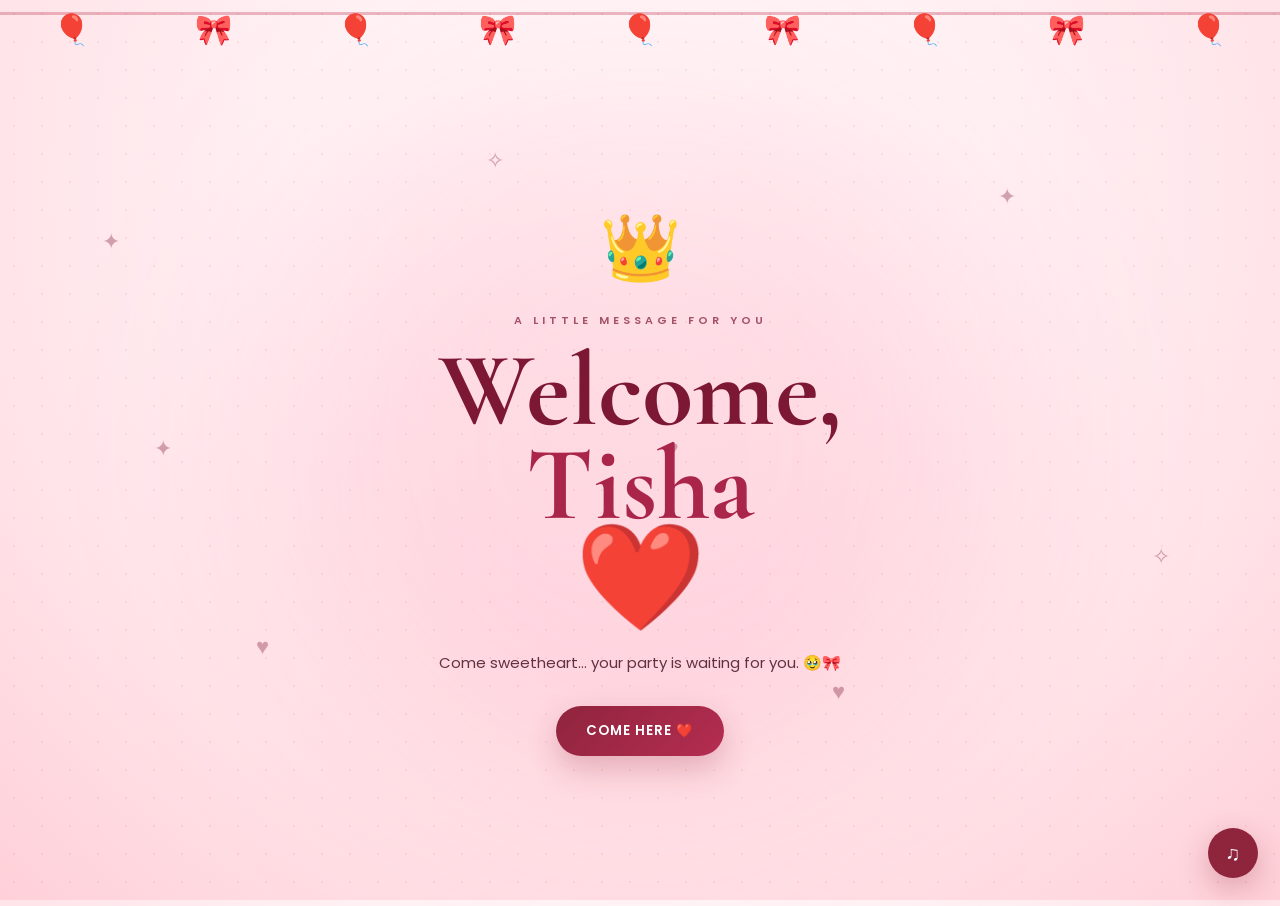
==== commit 468cf2cb: "Update index.html" ====
--- a/index.html
+++ b/index.html
@@ -1,800 +1,340 @@
 <!DOCTYPE html>
 <html lang="en">
-
 <head>
     <meta charset="UTF-8">
-
-    <meta
-        name="viewport"
-        content="width=device-width, initial-scale=1.0"
-    >
-
-    <title>For My Birthday Girl ❤️</title>
-
-    <link
-        rel="preconnect"
-        href="https://fonts.googleapis.com"
-    >
-
-    <link
-        rel="preconnect"
-        href="https://fonts.gstatic.com"
-        crossorigin
-    >
-
-    <link
-        href="https://fonts.googleapis.com/css2?family=Cormorant+Garamond:wght@500;600;700&family=DM+Sans:wght@400;500;600;700&display=swap"
-        rel="stylesheet"
-    >
-
-    <link
-        rel="stylesheet"
-        href="page2.css"
-    >
+    <meta name="viewport" content="width=device-width, initial-scale=1.0">
+
+    <title>Birthday Party For Tisha ❤️</title>
+
+    <link rel="preconnect" href="https://fonts.googleapis.com">
+    <link rel="preconnect" href="https://fonts.gstatic.com" crossorigin>
+
+    <link href="https://fonts.googleapis.com/css2?family=Cormorant+Garamond:wght@500;600;700&family=Poppins:wght@400;500;600;700&display=swap" rel="stylesheet">
+
+    <link rel="stylesheet" href="page2.css">
 </head>
 
 <body>
 
-    <!-- =====================================================
-         BACKGROUND
-    ====================================================== -->
-
     <div class="background-glow"></div>
 
-    <div class="floating-hearts">
-        <span>♥</span>
+    <div class="floating-decor">
         <span>✦</span>
         <span>♥</span>
         <span>✧</span>
         <span>♥</span>
         <span>✦</span>
+        <span>✧</span>
+        <span>♥</span>
+        <span>✦</span>
     </div>
 
-
-    <!-- =====================================================
-         AUDIO
-    ====================================================== -->
-
-    <audio
-        id="camera-sound"
-        preload="auto"
-    >
-        <source
-            src="camera-click.mp3"
-            type="audio/mpeg"
-        >
-    </audio>
-
-    <audio
-        id="wine-sound"
-        preload="auto"
-    >
-        <source
-            src="wine-pour.mp3"
-            type="audio/mpeg"
-        >
-    </audio>
-
-    <audio
-        id="glass-sound"
-        preload="auto"
-    >
-        <source
-            src="glass-clink.mp3"
-            type="audio/mpeg"
-        >
-    </audio>
-
-
-    <!-- =====================================================
-         MAIN PAGE
-    ====================================================== -->
-
-    <main id="page3">
-
-
-        <!-- =================================================
-             INTRO
-        ================================================== -->
-
-        <section
-            id="intro-section"
-            class="page-section active"
-        >
-
-            <div
-                id="intro-1"
-                class="intro-card active"
-            >
-
-                <div class="intro-number">
-                    01
-                </div>
-
-                <div class="intro-icon">
+    <div class="birthday-rope">
+        <div class="rope-line"></div>
+        <span>🎈</span>
+        <span>🎀</span>
+        <span>🎈</span>
+        <span>🎀</span>
+        <span>🎈</span>
+        <span>🎀</span>
+        <span>🎈</span>
+        <span>🎀</span>
+        <span>🎈</span>
+    </div>
+
+    <button id="music-button" class="music-button" aria-label="Music">
+        ♫
+    </button>
+
+    <audio id="birthday-music" loop preload="auto">
+        <source src="birthday-song.mp3" type="audio/mpeg">
+    </audio>
+
+    <audio id="candle-sound" preload="auto">
+        <source src="candle-out.mp3" type="audio/mpeg">
+    </audio>
+
+    <audio id="balloon-pop-sound" preload="auto">
+        <source src="balloon-pop.mp3" type="audio/mpeg">
+    </audio>
+
+    <audio id="popper-sound" preload="auto">
+        <source src="popper-pop.mp3" type="audio/mpeg">
+    </audio>
+
+    <audio id="crackle-sound" preload="auto">
+        <source src="diwali-crackle.mp3" type="audio/mpeg">
+    </audio>
+
+
+    <main id="party-page">
+
+        <!-- =========================
+             WELCOME
+        ========================== -->
+
+        <section id="welcome-section" class="party-section active">
+
+            <div id="welcome-step-1" class="welcome-step active">
+
+                <div class="birthday-crown">👑</div>
+
+                <div class="welcome-small">
+                    A LITTLE MESSAGE FOR YOU
+                </div>
+
+                <h1>
+                    Welcome,
+                    <span>Tisha</span> ❤️
+                </h1>
+
+                <p>
+                    Come sweetheart...
+                    your party is waiting for you. 🥹🎀
+                </p>
+
+                <button class="party-button welcome-next" data-next="2">
+                    COME HERE ❤️
+                </button>
+
+            </div>
+
+
+            <div id="welcome-step-2" class="welcome-step">
+
+                <div class="welcome-big-icon">
+                    😏
+                </div>
+
+                <div class="welcome-small">
+                    EXCUSE ME, BIRTHDAY GIRL...
+                </div>
+
+                <h1>
+                    You're late
+                    <span>to your own party!</span> 😂
+                </h1>
+
+                <p>
+                    We've been waiting for you...
+                    and honestly, sweetheart,
+                    you took your sweet time. 👀❤️
+                </p>
+
+                <button class="party-button welcome-next" data-next="3">
+                    I'M HERE NOW 🥹
+                </button>
+
+            </div>
+
+
+            <div id="welcome-step-3" class="welcome-step">
+
+                <div class="welcome-big-icon">
+                    🎂✨
+                </div>
+
+                <div class="welcome-small">
+                    FINALLY...
+                </div>
+
+                <h1>
+                    Come sweetheart...
+                </h1>
+
+                <h2>
+                    It's time to cut the cake. ❤️
+                </h2>
+
+                <p>
+                    Your birthday celebration
+                    officially starts now. 🎉
+                </p>
+
+                <button id="start-cake" class="party-button">
+                    LET'S GO 🎂
+                </button>
+
+            </div>
+
+        </section>
+
+
+        <!-- =========================
+             CAKE SECTION
+        ========================== -->
+
+        <section id="cake-section" class="party-section">
+
+            <div class="cake-heading">
+
+                <div class="cake-heading-icon">
                     ✦
                 </div>
 
-                <p class="eyebrow">
-                    WAIT A SECOND, BIRTHDAY GIRL
-                </p>
-
-                <h1>
-                    A party like this
-                    <span>needs one thing...</span>
-                </h1>
-
-                <p class="intro-text">
-                    And I think you already know
-                    exactly what I'm talking about. ❤️
-                </p>
-
-                <button class="premium-button intro-next">
-                    TELL ME MORE
+                <h2>
+                    MAKE A WISH,
+                    <span>MY LOVE</span>
+                </h2>
+
+                <p>
+                    Put out every candle,
+                    birthday girl. 🕯️❤️
+                </p>
+
+            </div>
+
+
+            <!-- CSS CAKE -->
+
+            <div class="cake-stage">
+
+                <div class="cake-wrapper">
+
+                    <!-- CANDLES -->
+
+                    <div class="cake-candles">
+
+                        <button class="candle" aria-label="Blow candle 1">
+                            <span class="flame"></span>
+                            <span class="wick"></span>
+                            <span class="candle-stick"></span>
+                        </button>
+
+                        <button class="candle" aria-label="Blow candle 2">
+                            <span class="flame"></span>
+                            <span class="wick"></span>
+                            <span class="candle-stick"></span>
+                        </button>
+
+                        <button class="candle" aria-label="Blow candle 3">
+                            <span class="flame"></span>
+                            <span class="wick"></span>
+                            <span class="candle-stick"></span>
+                        </button>
+
+                        <button class="candle" aria-label="Blow candle 4">
+                            <span class="flame"></span>
+                            <span class="wick"></span>
+                            <span class="candle-stick"></span>
+                        </button>
+
+                        <button class="candle" aria-label="Blow candle 5">
+                            <span class="flame"></span>
+                            <span class="wick"></span>
+                            <span class="candle-stick"></span>
+                        </button>
+
+                    </div>
+
+
+                    <!-- CAKE -->
+
+                    <div class="birthday-cake">
+
+                        <div class="cake-top-layer">
+
+                            <div class="cream-drip drip-one"></div>
+                            <div class="cream-drip drip-two"></div>
+                            <div class="cream-drip drip-three"></div>
+                            <div class="cream-drip drip-four"></div>
+
+                            <div class="berry berry-one"></div>
+                            <div class="berry berry-two"></div>
+                            <div class="berry berry-three"></div>
+
+                        </div>
+
+
+                        <div class="cake-middle-layer">
+
+                            <div class="cream-line"></div>
+
+                            <div class="cake-decoration">
+                                <span></span>
+                                <span></span>
+                                <span></span>
+                                <span></span>
+                                <span></span>
+                            </div>
+
+                        </div>
+
+
+                        <div class="cake-bottom-layer">
+
+                            <div class="bottom-cream-line"></div>
+
+                        </div>
+
+
+                        <div class="cake-plate"></div>
+
+                    </div>
+
+                </div>
+
+            </div>
+
+
+            <p id="cake-instruction" class="cake-instruction">
+                Click the candles to blow them out. 🥹❤️
+            </p>
+
+
+            <!-- CELEBRATION -->
+
+            <div id="celebration-layer" class="celebration-layer">
+
+                <div class="celebration-flash"></div>
+
+                <div class="celebration-title">
+                    🎉
+                </div>
+
+            </div>
+
+
+            <!-- FINAL POPUP -->
+
+            <div id="birthday-popup" class="birthday-popup">
+
+                <div class="popup-sparkles">
+                    ✦ ✧ ✦
+                </div>
+
+                <div class="popup-icon">
+                    ✨
+                </div>
+
+                <h2>
+                    HAPPY BIRTHDAY,
+                    <span>TISHA</span>
+                </h2>
+
+                <div class="popup-divider"></div>
+
+                <p>
+                    The birthday girl has officially
+                    started the party! 🥳✨
+                </p>
+
+                <p class="popup-love">
+                    Now let the real celebration begin... ❤️
+                </p>
+
+                <button id="page3-button" class="party-button">
+                    CONTINUE ❤️
                 </button>
 
             </div>
 
-
-            <div
-                id="intro-2"
-                class="intro-card"
-            >
-
-                <div class="intro-number">
-                    02
-                </div>
-
-                <div class="intro-icon">
-                    ✦
-                </div>
-
-                <p class="eyebrow">
-                    THINK ABOUT IT
-                </p>
-
-                <h1>
-                    Every birthday
-                    <span>needs a memory.</span>
-                </h1>
-
-                <p class="intro-text">
-                    Something we can look back at
-                    and smile about years from now. 🥹
-                </p>
-
-                <button class="premium-button intro-next">
-                    I AGREE ❤️
-                </button>
-
-            </div>
-
-
-            <div
-                id="intro-3"
-                class="intro-card"
-            >
-
-                <div class="intro-number">
-                    03
-                </div>
-
-                <div class="intro-icon">
-                    ♡
-                </div>
-
-                <p class="eyebrow">
-                    ONE LAST THING
-                </p>
-
-                <h1>
-                    The party is incomplete
-                    <span>without the birthday girl's pic.</span>
-                </h1>
-
-                <p class="intro-text">
-                    So sweetheart...
-                    there's something we need to do first.
-                </p>
-
-                <button class="premium-button intro-next">
-                    WHAT IS IT?
-                </button>
-
-            </div>
-
-
-            <div
-                id="intro-4"
-                class="intro-card"
-            >
-
-                <div class="intro-number">
-                    04
-                </div>
-
-                <div class="intro-icon camera-mini">
-                    ◎
-                </div>
-
-                <p class="eyebrow">
-                    READY, SWEETHEART?
-                </p>
-
-                <h1>
-                    Time for
-                    <span>your picture. ❤️</span>
-                </h1>
-
-                <p class="intro-text">
-                    Come on, gorgeous.
-                    Let's capture this moment.
-                </p>
-
-                <button
-                    id="start-camera"
-                    class="premium-button"
-                >
-                    I'M READY 📸
-                </button>
-
-            </div>
-
         </section>
 
-
-        <!-- =================================================
-             CAMERA
-        ================================================== -->
-
-        <section
-            id="camera-section"
-            class="page-section"
-        >
-
-            <div class="camera-content">
-
-                <p class="eyebrow">
-                    A LITTLE MEMORY
-                </p>
-
-                <h2>
-                    Smile,
-                    <span>beautiful.</span>
-                </h2>
-
-                <p class="section-description">
-                    Give me your prettiest smile.
-                </p>
-
-
-                <!-- CAMERA -->
-
-                <button
-                    id="camera"
-                    class="camera"
-                    aria-label="Take photograph"
-                >
-
-                    <div class="camera-top"></div>
-
-                    <div class="camera-body">
-
-                        <div class="camera-lens">
-
-                            <div class="lens-ring"></div>
-
-                            <div class="lens-inner"></div>
-
-                            <div class="lens-shine"></div>
-
-                        </div>
-
-                        <div class="camera-flash"></div>
-
-                        <div class="camera-viewfinder"></div>
-
-                    </div>
-
-                    <div class="camera-grip"></div>
-
-                </button>
-
-
-                <p
-                    id="camera-instruction"
-                    class="interaction-text"
-                >
-                    Click the camera ❤️
-                </p>
-
-            </div>
-
-
-            <!-- COUNTDOWN -->
-
-            <div
-                id="countdown"
-                class="countdown-overlay"
-            >
-
-                <div
-                    id="countdown-number"
-                    class="countdown-number"
-                >
-                    3
-                </div>
-
-            </div>
-
-
-            <!-- CAMERA FLASH -->
-
-            <div
-                id="flash"
-                class="flash-overlay"
-            ></div>
-
-
-            <!-- PHOTO -->
-
-            <div
-                id="photo-result"
-                class="photo-result"
-            >
-
-                <div class="photo-frame">
-
-                    <div class="photo-frame-top">
-                        ✦ &nbsp; A MOMENT TO REMEMBER &nbsp; ✦
-                    </div>
-
-                    <div class="photo-container">
-
-                        <!-- CHANGE THIS IMAGE NAME IF NEEDED -->
-                        <img
-                            src="tisha-photo.jpg"
-                            alt="Tisha"
-                        >
-
-                    </div>
-
-                    <div class="photo-caption">
-                        There's my sexy lady
-                        <span>👠✨</span>
-                    </div>
-
-                    <div class="photo-date">
-                        BIRTHDAY • MEMORIES • LOVE
-                    </div>
-
-                </div>
-
-                <button
-                    id="photo-continue"
-                    class="premium-button"
-                >
-                    I HAVE SOMETHING ELSE FOR YOU ❤️
-                </button>
-
-            </div>
-
-        </section>
-
-
-        <!-- =================================================
-             BOUQUET
-        ================================================== -->
-
-        <section
-            id="bouquet-section"
-            class="page-section"
-        >
-
-            <div class="bouquet-content">
-
-                <p class="eyebrow">
-                    SOMETHING BEAUTIFUL
-                </p>
-
-                <h2>
-                    These are
-                    <span>for you.</span>
-                </h2>
-
-                <p class="section-description">
-                    A little bouquet for the girl
-                    who deserves much more.
-                </p>
-
-
-                <!-- CODED BOUQUET -->
-
-                <button
-                    id="bouquet"
-                    class="bouquet"
-                    aria-label="Interact with bouquet"
-                >
-
-                    <div class="bouquet-glow"></div>
-
-                    <div class="bouquet-paper">
-
-                        <div class="paper-fold"></div>
-
-                    </div>
-
-
-                    <!-- STEMS -->
-
-                    <div class="stem stem-1"></div>
-                    <div class="stem stem-2"></div>
-                    <div class="stem stem-3"></div>
-                    <div class="stem stem-4"></div>
-                    <div class="stem stem-5"></div>
-                    <div class="stem stem-6"></div>
-                    <div class="stem stem-7"></div>
-
-
-                    <!-- LEAVES -->
-
-                    <div class="leaf leaf-1"></div>
-                    <div class="leaf leaf-2"></div>
-                    <div class="leaf leaf-3"></div>
-                    <div class="leaf leaf-4"></div>
-                    <div class="leaf leaf-5"></div>
-                    <div class="leaf leaf-6"></div>
-
-
-                    <!-- ROSES -->
-
-                    <div class="rose rose-1">
-                        <i></i><i></i><i></i><i></i><i></i>
-                    </div>
-
-                    <div class="rose rose-2">
-                        <i></i><i></i><i></i><i></i><i></i>
-                    </div>
-
-                    <div class="rose rose-3">
-                        <i></i><i></i><i></i><i></i><i></i>
-                    </div>
-
-                    <div class="rose rose-4">
-                        <i></i><i></i><i></i><i></i><i></i>
-                    </div>
-
-                    <div class="rose rose-5">
-                        <i></i><i></i><i></i><i></i><i></i>
-                    </div>
-
-                    <div class="rose rose-6">
-                        <i></i><i></i><i></i><i></i><i></i>
-                    </div>
-
-                    <div class="rose rose-7">
-                        <i></i><i></i><i></i><i></i><i></i>
-                    </div>
-
-                </button>
-
-
-                <p
-                    id="bouquet-text"
-                    class="interaction-text"
-                >
-                    Click the bouquet ✦
-                </p>
-
-            </div>
-
-        </section>
-
-
-        <!-- =================================================
-             LETTER
-        ================================================== -->
-
-        <section
-            id="letter-section"
-            class="page-section"
-        >
-
-            <div class="letter-content">
-
-                <p class="eyebrow">
-                    ONE MORE THING
-                </p>
-
-                <h2>
-                    I have something
-                    <span>else for you.</span>
-                </h2>
-
-
-                <!-- ENVELOPE -->
-
-                <button
-                    id="envelope"
-                    class="envelope"
-                    aria-label="Open letter"
-                >
-
-                    <div class="envelope-shadow"></div>
-
-                    <div class="envelope-body"></div>
-
-                    <div class="envelope-paper"></div>
-
-                    <div class="envelope-flap"></div>
-
-                    <div class="wax-seal">
-                        R
-                    </div>
-
-                </button>
-
-
-                <p
-                    id="envelope-text"
-                    class="interaction-text"
-                >
-                    There's a little letter inside... ❤️
-                </p>
-
-
-                <!-- POSTCARD -->
-
-                <div
-                    id="postcard"
-                    class="postcard"
-                >
-
-                    <div class="postcard-inner">
-
-                        <div class="postcard-top">
-                            A LITTLE NOTE FOR YOU
-                        </div>
-
-                        <div class="postcard-divider">
-                            <span></span>
-                            ✦
-                            <span></span>
-                        </div>
-
-                        <h3>
-                            To my
-                            <span>birthday girl</span>
-                        </h3>
-
-                        <p>
-                            Today is your day,
-                            but somehow you are still
-                            the best thing that happened
-                            to mine.
-                        </p>
-
-                        <p>
-                            I hope this little surprise
-                            reminds you just how special
-                            you are to me.
-                        </p>
-
-                        <p>
-                            Keep smiling.
-                            Keep being beautiful.
-                            And never forget that
-                            someone out here is
-                            completely crazy about you. ❤️
-                        </p>
-
-                        <div class="postcard-signature">
-                            With all my love,
-                            <strong>R</strong>
-                        </div>
-
-                    </div>
-
-                    <button
-                        id="wine-continue"
-                        class="premium-button"
-                    >
-                        NOW... ONE LAST THING 🍷
-                    </button>
-
-                </div>
-
-            </div>
-
-        </section>
-
-
-        <!-- =================================================
-             WINE
-        ================================================== -->
-
-        <section
-            id="wine-section"
-            class="page-section"
-        >
-
-            <div class="wine-content">
-
-                <p class="eyebrow">
-                    AND NOW...
-                </p>
-
-                <h2>
-                    A little toast
-                    <span>to you.</span>
-                </h2>
-
-                <p
-                    id="wine-instruction"
-                    class="section-description"
-                >
-                    Let's have one together. ❤️
-                </p>
-
-
-                <!-- WINE TABLE -->
-
-                <div class="wine-table">
-
-
-                    <!-- BOTTLE -->
-
-                    <button
-                        id="wine-bottle"
-                        class="wine-bottle"
-                        aria-label="Pour wine"
-                    >
-
-                        <div class="bottle-neck">
-                            <div class="bottle-foil"></div>
-                        </div>
-
-                        <div class="bottle-body">
-
-                            <div class="bottle-liquid"></div>
-
-                            <div class="bottle-label">
-
-                                <strong>
-                                    TISHA
-                                </strong>
-
-                                <small>
-                                    BIRTHDAY RESERVE
-                                </small>
-
-                                <span>
-                                    ♥
-                                </span>
-
-                            </div>
-
-                        </div>
-
-                    </button>
-
-
-                    <!-- GLASSES -->
-
-                    <div class="glasses">
-
-                        <button
-                            class="wine-glass"
-                            data-glass="1"
-                            aria-label="Glass one"
-                        >
-
-                            <div class="glass-bowl">
-
-                                <div class="glass-wine"></div>
-
-                            </div>
-
-                            <div class="glass-stem"></div>
-
-                            <div class="glass-base"></div>
-
-                        </button>
-
-
-                        <button
-                            class="wine-glass"
-                            data-glass="2"
-                            aria-label="Glass two"
-                        >
-
-                            <div class="glass-bowl">
-
-                                <div class="glass-wine"></div>
-
-                            </div>
-
-                            <div class="glass-stem"></div>
-
-                            <div class="glass-base"></div>
-
-                        </button>
-
-                    </div>
-
-                </div>
-
-
-                <div
-                    id="wine-counter"
-                    class="wine-counter"
-                >
-                    POUR 1 / 5
-                </div>
-
-                <p class="wine-hint">
-                    Click the bottle to pour.
-                    Click either glass to drink.
-                </p>
-
-            </div>
-
-
-            <!-- DRUNK EFFECT -->
-
-            <div
-                id="drunk-overlay"
-                class="drunk-overlay"
-            >
-
-                <div class="drunk-ring ring-1"></div>
-                <div class="drunk-ring ring-2"></div>
-                <div class="drunk-ring ring-3"></div>
-
-            </div>
-
-
-            <!-- FINAL POPUP -->
-
-            <div
-                id="drunk-popup"
-                class="drunk-popup"
-            >
-
-                <div class="drunk-icon">
-                    🍷
-                </div>
-
-                <p class="eyebrow">
-                    WELL...
-                </p>
-
-                <h2>
-                    Looks like my girl
-                    is completely drunk. 😂❤️
-                </h2>
-
-                <p>
-                    And somehow,
-                    you're even cuter now.
-                </p>
-
-                <button
-                    id="next-page"
-                    class="premium-button"
-                >
-                    LET'S KEEP GOING ❤️
-                </button>
-
-            </div>
-
-        </section>
-
     </main>
 
 
     <script src="page2.js"></script>
 
 </body>
-
 </html>
--- a/page2.css
+++ b/page2.css
@@ -1,7 +1,3 @@
-/* =========================================================
-   RESET
-========================================================= */
-
 * {
     margin: 0;
     padding: 0;
@@ -18,11 +14,9 @@
     min-height: 100vh;
     overflow: hidden;
 
-    font-family: "DM Sans", sans-serif;
+    font-family: "Poppins", sans-serif;
 
     color: #7d1834;
-
-    /* SAME VISUAL FAMILY AS PAGE 2 */
 
     background:
         radial-gradient(
@@ -35,9 +29,9 @@
 }
 
 
-/* =========================================================
+/* =========================
    BACKGROUND
-========================================================= */
+========================= */
 
 .background-glow {
     position: fixed;
@@ -48,11 +42,9 @@
     left: 50%;
     top: 50%;
 
-    transform:
-        translate(-50%, -50%);
-
-    background:
-        rgba(255, 90, 130, .16);
+    transform: translate(-50%, -50%);
+
+    background: rgba(255, 90, 130, .16);
 
     filter: blur(110px);
 
@@ -84,93 +76,203 @@
 }
 
 
-/* =========================================================
+/* =========================
    FLOATING DECOR
-========================================================= */
-
-.floating-hearts {
+========================= */
+
+.floating-decor {
     position: fixed;
 
     inset: 0;
 
     pointer-events: none;
 
-    z-index: 1;
-}
-
-.floating-hearts span {
-    position: absolute;
-
-    font-size: 20px;
-
-    opacity: .28;
+    z-index: 2;
+}
+
+.floating-decor span {
+    position: absolute;
+
+    font-size: 22px;
+
+    opacity: .35;
 
     animation:
-        floatHeart 5s ease-in-out infinite;
-}
-
-.floating-hearts span:nth-child(1) {
+        floatDecor 5s
+        ease-in-out
+        infinite;
+}
+
+.floating-decor span:nth-child(1) {
     left: 8%;
     top: 25%;
 }
 
-.floating-hearts span:nth-child(2) {
+.floating-decor span:nth-child(2) {
     left: 20%;
     top: 70%;
-
-    animation-delay: .7s;
-}
-
-.floating-hearts span:nth-child(3) {
+    animation-delay: .8s;
+}
+
+.floating-decor span:nth-child(3) {
     left: 38%;
-    top: 15%;
-
+    top: 16%;
     animation-delay: 1.2s;
 }
 
-.floating-hearts span:nth-child(4) {
+.floating-decor span:nth-child(4) {
     left: 65%;
     top: 75%;
-
-    animation-delay: 1.8s;
-}
-
-.floating-hearts span:nth-child(5) {
-    left: 80%;
+    animation-delay: 1.7s;
+}
+
+.floating-decor span:nth-child(5) {
+    left: 78%;
     top: 20%;
-
-    animation-delay: .4s;
-}
-
-.floating-hearts span:nth-child(6) {
+    animation-delay: .5s;
+}
+
+.floating-decor span:nth-child(6) {
     left: 90%;
     top: 60%;
-
     animation-delay: 2s;
 }
 
-@keyframes floatHeart {
-
+.floating-decor span:nth-child(7) {
+    left: 52%;
+    top: 48%;
+    animation-delay: 1s;
+}
+
+.floating-decor span:nth-child(8) {
+    left: 12%;
+    top: 48%;
+    animation-delay: 2.5s;
+}
+
+@keyframes floatDecor {
     0%,
     100% {
         transform:
             translateY(0)
-            rotate(0);
+            rotate(0deg);
     }
 
     50% {
         transform:
             translateY(-18px)
-            rotate(8deg);
-    }
-}
-
-
-/* =========================================================
+            rotate(12deg);
+    }
+}
+
+
+/* =========================
+   TOP ROPE
+========================= */
+
+.birthday-rope {
+    position: fixed;
+
+    top: 0;
+    left: 0;
+
+    width: 100%;
+    height: 80px;
+
+    display: flex;
+
+    justify-content: space-around;
+
+    align-items: flex-start;
+
+    padding-top: 8px;
+
+    z-index: 20;
+
+    pointer-events: none;
+}
+
+.rope-line {
+    position: absolute;
+
+    top: 12px;
+    left: 0;
+
+    width: 100%;
+    height: 3px;
+
+    background: #b92c48;
+
+    opacity: .3;
+}
+
+.birthday-rope span {
+    position: relative;
+
+    font-size: 30px;
+
+    animation:
+        ropeSwing 3s
+        ease-in-out
+        infinite;
+}
+
+@keyframes ropeSwing {
+    0%,
+    100% {
+        transform: rotate(-4deg);
+    }
+
+    50% {
+        transform: rotate(4deg);
+    }
+}
+
+
+/* =========================
+   MUSIC
+========================= */
+
+.music-button {
+    position: fixed;
+
+    right: 22px;
+    bottom: 22px;
+
+    width: 50px;
+    height: 50px;
+
+    border: none;
+
+    border-radius: 50%;
+
+    background: #8f243d;
+
+    color: white;
+
+    font-size: 20px;
+
+    cursor: pointer;
+
+    z-index: 500;
+
+    box-shadow:
+        0 10px 30px
+        rgba(143, 36, 61, .3);
+
+    transition: .3s;
+}
+
+.music-button:hover {
+    transform: scale(1.1);
+}
+
+
+/* =========================
    PAGE
-========================================================= */
-
-#page3 {
+========================= */
+
+#party-page {
     position: relative;
 
     width: 100%;
@@ -179,7 +281,7 @@
     z-index: 5;
 }
 
-.page-section {
+.party-section {
     position: absolute;
 
     inset: 0;
@@ -189,13 +291,16 @@
 
     display: flex;
 
+    flex-direction: column;
+
     justify-content: center;
+
     align-items: center;
 
     padding:
-        70px
-        20px
-        35px;
+        100px
+        25px
+        45px;
 
     opacity: 0;
 
@@ -206,12 +311,12 @@
         translateY(20px);
 
     transition:
-        opacity .7s ease,
-        transform .7s ease,
-        visibility .7s;
-}
-
-.page-section.active {
+        opacity .8s ease,
+        transform .8s ease,
+        visibility .8s;
+}
+
+.party-section.active {
     opacity: 1;
 
     visibility: visible;
@@ -220,55 +325,144 @@
         scale(1)
         translateY(0);
 
-    z-index: 20;
-}
-
-
-/* =========================================================
-   TYPOGRAPHY
-========================================================= */
-
-.eyebrow {
-    font-size: 10px;
+    z-index: 30;
+}
+
+
+/* =========================
+   WELCOME
+========================= */
+
+#welcome-section {
+    text-align: center;
+}
+
+.welcome-step {
+    position: absolute;
+
+    width: min(850px, 92vw);
+
+    text-align: center;
+
+    opacity: 0;
+
+    visibility: hidden;
+
+    transform:
+        translateY(35px)
+        scale(.94);
+
+    transition:
+        opacity .65s ease,
+        transform .65s ease,
+        visibility .65s;
+}
+
+.welcome-step.active {
+    opacity: 1;
+
+    visibility: visible;
+
+    transform:
+        translateY(0)
+        scale(1);
+}
+
+.birthday-crown,
+.welcome-big-icon {
+    font-size: 65px;
+
+    margin-bottom: 15px;
+
+    animation:
+        iconFloat 2.5s
+        ease-in-out
+        infinite;
+}
+
+@keyframes iconFloat {
+    0%,
+    100% {
+        transform: translateY(0);
+    }
+
+    50% {
+        transform: translateY(-10px);
+    }
+}
+
+.welcome-small {
+    font-size: 11px;
 
     letter-spacing: 4px;
 
-    font-weight: 700;
-
-    opacity: .65;
-
-    margin-bottom: 14px;
-}
-
-h1,
-h2,
-h3 {
+    font-weight: 600;
+
+    margin-bottom: 15px;
+
+    opacity: .7;
+}
+
+.welcome-step h1 {
     font-family:
         "Cormorant Garamond",
         serif;
-}
-
-.section-description {
-    margin-top: 10px;
+
+    font-size:
+        clamp(55px, 9vw, 105px);
+
+    line-height: .9;
+
+    color: #7d1834;
+}
+
+.welcome-step h1 span {
+    display: block;
+
+    color: #a92549;
+}
+
+.welcome-step h2 {
+    font-family:
+        "Cormorant Garamond",
+        serif;
+
+    font-size:
+        clamp(48px, 7vw, 75px);
+
+    font-weight: 600;
+
+    color: #a92549;
+
+    margin-top: 15px;
+}
+
+.welcome-step p {
+    max-width: 620px;
+
+    margin:
+        22px
+        auto
+        30px;
+
+    font-size: 15px;
+
+    line-height: 1.8;
 
     color: #633040;
-
-    font-size: 14px;
-
-    line-height: 1.7;
-}
-
-
-/* =========================================================
-   PREMIUM BUTTON
-========================================================= */
-
-.premium-button {
+}
+
+
+/* =========================
+   BUTTON
+========================= */
+
+.party-button {
     border: none;
 
     padding:
         15px
-        28px;
+        30px;
 
     border-radius: 50px;
 
@@ -282,12 +476,10 @@
     color: white;
 
     font-family:
-        "DM Sans",
+        "Poppins",
         sans-serif;
 
-    font-weight: 700;
-
-    font-size: 12px;
+    font-weight: 600;
 
     letter-spacing: 1px;
 
@@ -297,577 +489,839 @@
         0 12px 30px
         rgba(143, 36, 61, .25);
 
-    transition:
-        transform .3s ease,
-        box-shadow .3s ease;
-}
-
-.premium-button:hover {
+    transition: .3s;
+}
+
+.party-button:hover {
     transform:
         translateY(-4px)
-        scale(1.03);
+        scale(1.04);
+}
+
+
+/* =========================
+   CAKE HEADING
+========================= */
+
+.cake-heading {
+    text-align: center;
+
+    margin-bottom: 2px;
+
+    z-index: 5;
+}
+
+.cake-heading-icon {
+    font-size: 35px;
+
+    color: #d99a19;
+
+    animation:
+        sparkleFloat 2s
+        ease-in-out
+        infinite;
+}
+
+@keyframes sparkleFloat {
+    0%,
+    100% {
+        transform: scale(.9);
+    }
+
+    50% {
+        transform: scale(1.15);
+    }
+}
+
+.cake-heading h2 {
+    font-family:
+        "Cormorant Garamond",
+        serif;
+
+    font-size:
+        clamp(38px, 6vw, 65px);
+
+    line-height: .95;
+
+    color: #7d1834;
+}
+
+.cake-heading h2 span {
+    color: #a92549;
+}
+
+.cake-heading p {
+    margin-top: 8px;
+
+    font-size: 13px;
+
+    opacity: .75;
+}
+
+
+/* ==================================================
+   CSS CAKE
+================================================== */
+
+.cake-stage {
+    position: relative;
+
+    width: min(520px, 95vw);
+
+    height: 330px;
+
+    display: flex;
+
+    justify-content: center;
+
+    align-items: flex-end;
+
+    z-index: 10;
+}
+
+.cake-wrapper {
+    position: relative;
+
+    width: 370px;
+    height: 300px;
+
+    display: flex;
+
+    justify-content: center;
+
+    align-items: flex-end;
+
+    filter:
+        drop-shadow(
+            0 25px 30px
+            rgba(100, 20, 40, .16)
+        );
+}
+
+
+/* CAKE PLATE */
+
+.cake-plate {
+    position: absolute;
+
+    bottom: 5px;
+    left: 50%;
+
+    transform:
+        translateX(-50%);
+
+    width: 350px;
+    height: 25px;
+
+    border-radius: 50%;
+
+    background:
+        linear-gradient(
+            to bottom,
+            #fff,
+            #f2d9df
+        );
+
+    border:
+        2px solid
+        rgba(143, 36, 61, .15);
 
     box-shadow:
-        0 18px 38px
-        rgba(143, 36, 61, .35);
-}
-
-.premium-button:active {
-    transform: scale(.96);
-}
-
-
-/* =========================================================
-   INTRO
-========================================================= */
-
-#intro-section {
-    text-align: center;
-}
-
-.intro-card {
-    position: absolute;
-
-    width:
-        min(720px, 92vw);
-
-    opacity: 0;
-
-    visibility: hidden;
+        0 8px 10px
+        rgba(80, 20, 40, .15);
+}
+
+
+/* BOTTOM CAKE */
+
+.cake-bottom-layer {
+    position: absolute;
+
+    bottom: 27px;
+    left: 50%;
 
     transform:
-        translateY(35px)
-        scale(.94);
+        translateX(-50%);
+
+    width: 315px;
+    height: 95px;
+
+    border-radius:
+        0 0 25px 25px;
+
+    background:
+        linear-gradient(
+            135deg,
+            #d94d6c,
+            #f07891
+        );
+
+    border:
+        3px solid
+        #b93755;
+
+    overflow: hidden;
+
+    box-shadow:
+        inset 0 -10px 15px
+        rgba(120, 20, 50, .12);
+}
+
+.bottom-cream-line {
+    position: absolute;
+
+    top: 0;
+    left: 0;
+
+    width: 100%;
+    height: 18px;
+
+    background: #fff4f6;
+
+    border-radius: 0 0 50% 50%;
+}
+
+
+/* MIDDLE */
+
+.cake-middle-layer {
+    position: absolute;
+
+    bottom: 105px;
+    left: 50%;
+
+    transform:
+        translateX(-50%);
+
+    width: 295px;
+    height: 75px;
+
+    background:
+        linear-gradient(
+            135deg,
+            #f8a7b7,
+            #ffd0d9
+        );
+
+    border:
+        3px solid
+        #d75a78;
+
+    border-radius:
+        22px 22px 10px 10px;
+
+    overflow: hidden;
+
+    z-index: 3;
+}
+
+.cream-line {
+    position: absolute;
+
+    top: 0;
+    left: 0;
+
+    width: 100%;
+    height: 17px;
+
+    background: #fff7f8;
+
+    border-radius:
+        0 0 50% 50%;
+}
+
+.cake-decoration {
+    position: absolute;
+
+    bottom: 15px;
+
+    left: 0;
+
+    width: 100%;
+
+    display: flex;
+
+    justify-content: space-evenly;
+}
+
+.cake-decoration span {
+    width: 11px;
+    height: 11px;
+
+    border-radius: 50%;
+
+    background: #a92549;
+
+    box-shadow:
+        0 2px 4px
+        rgba(100, 20, 40, .2);
+}
+
+
+/* TOP */
+
+.cake-top-layer {
+    position: absolute;
+
+    bottom: 170px;
+    left: 50%;
+
+    transform:
+        translateX(-50%);
+
+    width: 275px;
+    height: 65px;
+
+    border-radius:
+        25px 25px 15px 15px;
+
+    background:
+        linear-gradient(
+            135deg,
+            #ffe1e7,
+            #fff7f8
+        );
+
+    border:
+        3px solid
+        #df8197;
+
+    z-index: 6;
+}
+
+
+/* CREAM DRIPS */
+
+.cream-drip {
+    position: absolute;
+
+    top: 40px;
+
+    width: 25px;
+    height: 28px;
+
+    background: #fff7f8;
+
+    border-radius:
+        0 0 15px 15px;
+}
+
+.drip-one {
+    left: 30px;
+}
+
+.drip-two {
+    left: 95px;
+
+    height: 38px;
+}
+
+.drip-three {
+    right: 95px;
+
+    height: 32px;
+}
+
+.drip-four {
+    right: 30px;
+
+    height: 25px;
+}
+
+
+/* BERRIES */
+
+.berry {
+    position: absolute;
+
+    width: 18px;
+    height: 18px;
+
+    border-radius: 50%;
+
+    background:
+        radial-gradient(
+            circle at 35% 30%,
+            #ffb0c0,
+            #c82e52
+        );
+
+    box-shadow:
+        0 3px 5px
+        rgba(120, 20, 40, .2);
+}
+
+.berry-one {
+    left: 45px;
+    top: 15px;
+}
+
+.berry-two {
+    left: 50%;
+    top: 8px;
+
+    transform:
+        translateX(-50%);
+}
+
+.berry-three {
+    right: 45px;
+    top: 15px;
+}
+
+
+/* ==================================================
+   CANDLES
+================================================== */
+
+.cake-candles {
+    position: absolute;
+
+    bottom: 215px;
+
+    left: 50%;
+
+    transform:
+        translateX(-50%);
+
+    width: 235px;
+
+    display: flex;
+
+    justify-content: space-between;
+
+    align-items: flex-end;
+
+    z-index: 30;
+}
+
+.candle {
+    position: relative;
+
+    width: 28px;
+    height: 95px;
+
+    padding: 0;
+
+    border: none;
+
+    background: transparent;
+
+    cursor: pointer;
+
+    -webkit-tap-highlight-color: transparent;
 
     transition:
-        opacity .6s ease,
-        transform .6s ease,
-        visibility .6s;
-}
-
-.intro-card.active {
-    opacity: 1;
-
-    visibility: visible;
-
+        transform .2s ease;
+}
+
+.candle:hover {
     transform:
-        translateY(0)
-        scale(1);
-}
-
-.intro-number {
-    font-size: 11px;
-
-    letter-spacing: 3px;
-
-    opacity: .45;
-
-    margin-bottom: 25px;
-}
-
-.intro-icon {
-    width: 65px;
-    height: 65px;
-
-    margin:
-        0 auto
-        20px;
-
-    border-radius: 50%;
-
-    display: flex;
-
-    justify-content: center;
-    align-items: center;
+        translateY(-7px)
+        scale(1.08);
+}
+
+
+/* CANDLE BODY */
+
+.candle-stick {
+    position: absolute;
+
+    bottom: 0;
+    left: 7px;
+
+    width: 14px;
+    height: 62px;
+
+    border-radius: 5px;
 
     background:
-        rgba(255,255,255,.65);
+        repeating-linear-gradient(
+            -45deg,
+            #e9576f 0,
+            #e9576f 7px,
+            #fff 7px,
+            #fff 14px
+        );
 
     border:
         1px solid
-        rgba(143,36,61,.12);
+        rgba(130, 30, 50, .2);
 
     box-shadow:
-        0 15px 40px
-        rgba(143,36,61,.1);
-
-    font-size: 28px;
+        0 3px 6px
+        rgba(0, 0, 0, .15);
+}
+
+
+/* WICK */
+
+.wick {
+    position: absolute;
+
+    bottom: 61px;
+    left: 12px;
+
+    width: 4px;
+    height: 8px;
+
+    background: #3b2222;
+
+    border-radius: 3px;
+}
+
+
+/* FLAME */
+
+.flame {
+    position: absolute;
+
+    bottom: 67px;
+    left: 5px;
+
+    width: 18px;
+    height: 25px;
+
+    border-radius:
+        50% 50% 50% 50% /
+        60% 60% 40% 40%;
+
+    background:
+        radial-gradient(
+            circle at 50% 70%,
+            #fff7a8 0 25%,
+            #ffc43d 35%,
+            #ff7138 65%,
+            transparent 70%
+        );
+
+    filter:
+        drop-shadow(
+            0 0 7px
+            rgba(255, 165, 40, .9)
+        );
 
     animation:
-        softFloat 2.5s ease-in-out infinite;
-}
-
-.camera-mini {
-    font-size: 40px;
-}
-
-@keyframes softFloat {
-
-    0%,
+        flameFlicker .35s
+        infinite alternate;
+
+    transform-origin:
+        bottom center;
+}
+
+@keyframes flameFlicker {
+    from {
+        transform:
+            scale(1)
+            rotate(-4deg);
+    }
+
+    to {
+        transform:
+            scale(1.15)
+            rotate(4deg);
+    }
+}
+
+
+/* TURNED OFF */
+
+.candle.off {
+    pointer-events: none;
+
+    animation:
+        candleOut .35s
+        ease forwards;
+}
+
+.candle.off .flame {
+    opacity: 0;
+
+    transform:
+        scale(0)
+        translateY(-10px);
+}
+
+.candle.off .wick {
+    opacity: .5;
+}
+
+.candle.off .candle-stick {
+    opacity: .65;
+}
+
+@keyframes candleOut {
+    0% {
+        transform: scale(1);
+    }
+
+    50% {
+        transform:
+            scale(1.2)
+            translateY(-5px);
+    }
+
+    100% {
+        transform: scale(1);
+    }
+}
+
+
+/* =========================
+   INSTRUCTION
+========================= */
+
+.cake-instruction {
+    margin-top: -3px;
+
+    font-size: 14px;
+
+    text-align: center;
+
+    opacity: .8;
+
+    z-index: 10;
+}
+
+
+/* ==================================================
+   CELEBRATION
+================================================== */
+
+.celebration-layer {
+    position: fixed;
+
+    inset: 0;
+
+    pointer-events: none;
+
+    opacity: 0;
+
+    visibility: hidden;
+
+    z-index: 1000;
+
+    overflow: hidden;
+}
+
+.celebration-layer.active {
+    opacity: 1;
+
+    visibility: visible;
+}
+
+.celebration-flash {
+    position: absolute;
+
+    inset: 0;
+
+    background: white;
+
+    opacity: 0;
+}
+
+.celebration-layer.active
+.celebration-flash {
+    animation:
+        celebrationFlash
+        1.1s
+        ease-out
+        forwards;
+}
+
+@keyframes celebrationFlash {
+    0% {
+        opacity: 0;
+    }
+
+    10% {
+        opacity: .9;
+    }
+
+    25% {
+        opacity: 0;
+    }
+
+    45% {
+        opacity: .35;
+    }
+
+    60% {
+        opacity: 0;
+    }
+
+    100% {
+        opacity: 0;
+    }
+}
+
+
+/* PARTICLES */
+
+.celebration-particle {
+    position: fixed;
+
+    left: 50%;
+    top: 50%;
+
+    pointer-events: none;
+
+    z-index: 1100;
+
+    font-size:
+        calc(
+            16px +
+            2vw
+        );
+
+    will-change:
+        transform,
+        opacity;
+}
+
+.celebration-particle.sparkle {
+    text-shadow:
+        0 0 10px
+        #fff,
+        0 0 25px
+        #ffd85c;
+}
+
+.celebration-particle.crackle {
+    font-size:
+        calc(
+            25px +
+            3vw
+        );
+}
+
+.celebration-particle.confetti {
+    font-size:
+        calc(
+            15px +
+            2vw
+        );
+}
+
+
+/* BIG CELEBRATION */
+
+.celebration-title {
+    position: absolute;
+
+    left: 50%;
+    top: 50%;
+
+    transform:
+        translate(-50%, -50%)
+        scale(0);
+
+    font-size:
+        clamp(
+            70px,
+            15vw,
+            170px
+        );
+}
+
+.celebration-layer.active
+.celebration-title {
+    animation:
+        celebrationTitle
+        2s
+        ease
+        forwards;
+}
+
+@keyframes celebrationTitle {
+    0% {
+        transform:
+            translate(-50%, -50%)
+            scale(0);
+    }
+
+    35% {
+        transform:
+            translate(-50%, -50%)
+            scale(1.25);
+    }
+
+    60% {
+        transform:
+            translate(-50%, -50%)
+            scale(.95);
+    }
+
     100% {
         transform:
-            translateY(0);
-    }
-
-    50% {
-        transform:
-            translateY(-8px);
-    }
-}
-
-.intro-card h1 {
-    font-size:
-        clamp(48px, 8vw, 90px);
-
-    line-height: .95;
-
-    color: #7d1834;
-}
-
-.intro-card h1 span {
-    display: block;
-
-    color: #a92549;
-}
-
-.intro-text {
-    max-width: 570px;
-
-    margin:
-        22px auto
-        30px;
-
-    font-size: 14px;
-
-    line-height: 1.8;
-
-    color: #633040;
-}
-
-
-/* =========================================================
-   CAMERA
-========================================================= */
-
-.camera-content {
-    text-align: center;
-
-    display: flex;
-
-    flex-direction: column;
-
-    align-items: center;
-}
-
-.camera-content h2,
-.bouquet-content h2,
-.letter-content h2,
-.wine-content h2 {
-    font-size:
-        clamp(45px, 7vw, 75px);
-
-    line-height: .9;
-
-    color: #7d1834;
-}
-
-.camera-content h2 span,
-.bouquet-content h2 span,
-.letter-content h2 span,
-.wine-content h2 span {
-    color: #a92549;
-}
-
-
-/* CAMERA BODY */
-
-.camera {
-    position: relative;
-
-    width: 280px;
-    height: 190px;
-
-    margin:
-        30px auto
-        15px;
-
-    border: none;
-
-    background: transparent;
-
-    cursor: pointer;
-
-    filter:
-        drop-shadow(
-            0 25px 25px
-            rgba(90, 10, 30, .2)
-        );
-
-    transition:
-        transform .3s ease;
-}
-
-.camera:hover {
-    transform:
-        translateY(-7px)
-        scale(1.04);
-}
-
-.camera:active {
-    transform:
-        scale(.94);
-}
-
-.camera-body {
-    position: absolute;
-
-    left: 10px;
-    bottom: 0;
-
-    width: 260px;
-    height: 145px;
-
-    border-radius: 25px;
-
-    background:
-        linear-gradient(
-            145deg,
-            #92253f,
-            #64172d
-        );
-
-    border:
-        4px solid
-        rgba(255,255,255,.35);
-
-    box-shadow:
-        inset 0 8px 15px
-        rgba(255,255,255,.15);
-}
-
-.camera-top {
-    position: absolute;
-
-    left: 60px;
-    top: 15px;
-
-    width: 125px;
-    height: 35px;
-
-    border-radius:
-        14px 14px 0 0;
-
-    background:
-        #751b33;
-
-    z-index: 2;
-}
-
-.camera-grip {
-    position: absolute;
-
-    right: 0;
-    bottom: 15px;
-
-    width: 40px;
-    height: 100px;
-
-    border-radius:
-        0 18px 18px 0;
-
-    background:
-        #591328;
-
-    transform:
-        rotate(4deg);
-}
-
-.camera-lens {
-    position: absolute;
+            translate(-50%, -50%)
+            scale(1);
+    }
+}
+
+
+/* ==================================================
+   FINAL POPUP
+================================================== */
+
+.birthday-popup {
+    position: fixed;
 
     left: 50%;
     top: 50%;
 
-    width: 105px;
-    height: 105px;
+    width:
+        min(
+            92vw,
+            540px
+        );
+
+    padding:
+        35px
+        28px;
+
+    text-align: center;
+
+    border-radius: 30px;
+
+    background:
+        rgba(
+            255,
+            255,
+            255,
+            .97
+        );
+
+    backdrop-filter:
+        blur(18px);
+
+    border:
+        1px solid
+        rgba(
+            143,
+            36,
+            61,
+            .12
+        );
+
+    box-shadow:
+        0 30px 100px
+        rgba(
+            90,
+            10,
+            30,
+            .3
+        );
+
+    opacity: 0;
+
+    visibility: hidden;
 
     transform:
-        translate(-50%, -50%);
-
-    border-radius: 50%;
-
-    background:
-        radial-gradient(
-            circle,
-            #34101c 0 25%,
-            #60152b 26% 42%,
-            #b45a70 43% 48%,
-            #4d1123 49% 100%
-        );
-
-    border:
-        6px solid
-        #e6a5b2;
-
-    box-shadow:
-        inset 0 0 20px
-        rgba(0,0,0,.6),
-        0 0 25px
-        rgba(255,255,255,.15);
-}
-
-.lens-ring {
-    position: absolute;
-
-    inset: 10px;
-
-    border:
-        2px solid
-        rgba(255,255,255,.3);
-
-    border-radius: 50%;
-}
-
-.lens-inner {
-    position: absolute;
-
-    width: 28px;
-    height: 28px;
-
-    left: 50%;
-    top: 50%;
-
-    transform:
-        translate(-50%, -50%);
-
-    border-radius: 50%;
-
-    background:
-        #17070d;
-
-    box-shadow:
-        0 0 12px
-        rgba(255,255,255,.15);
-}
-
-.lens-shine {
-    position: absolute;
-
-    width: 18px;
-    height: 10px;
-
-    left: 24px;
-    top: 20px;
-
-    border-radius: 50%;
-
-    background:
-        rgba(255,255,255,.6);
-
-    transform: rotate(-35deg);
-
-    filter: blur(2px);
-}
-
-.camera-flash {
-    position: absolute;
-
-    right: 22px;
-    top: 25px;
-
-    width: 28px;
-    height: 22px;
-
-    border-radius: 6px;
-
-    background:
-        #f8dce2;
-}
-
-.camera-viewfinder {
-    position: absolute;
-
-    left: 30px;
-    top: 35px;
-
-    width: 30px;
-    height: 15px;
-
-    border-radius: 5px;
-
-    background:
-        #280b15;
-}
-
-.interaction-text {
-    margin-top: 12px;
-
-    font-size: 13px;
-
-    opacity: .7;
-
-    transition: .4s;
-}
-
-
-/* =========================================================
-   COUNTDOWN
-========================================================= */
-
-.countdown-overlay {
-    position: fixed;
-
-    inset: 0;
-
-    display: flex;
-
-    justify-content: center;
-    align-items: center;
-
-    background:
-        rgba(30, 5, 15, .78);
-
-    backdrop-filter:
-        blur(12px);
-
-    opacity: 0;
-
-    visibility: hidden;
-
-    z-index: 500;
-
-    transition: .25s;
-}
-
-.countdown-overlay.active {
-    opacity: 1;
-
-    visibility: visible;
-}
-
-.countdown-number {
-    font-family:
-        "DM Sans",
-        sans-serif;
-
-    font-size:
-        clamp(130px, 25vw, 260px);
-
-    font-weight: 700;
-
-    color: white;
-
-    text-shadow:
-        0 0 40px
-        rgba(255,255,255,.8);
-
-    animation:
-        countdownPop .9s ease;
-}
-
-@keyframes countdownPop {
-
-    0% {
-        transform:
-            scale(1.5);
-
-        opacity: 0;
-    }
-
-    30% {
-        opacity: 1;
-    }
-
-    100% {
-        transform:
-            scale(1);
-
-        opacity: 1;
-    }
-}
-
-
-/* =========================================================
-   FLASH
-========================================================= */
-
-.flash-overlay {
-    position: fixed;
-
-    inset: 0;
-
-    background: white;
-
-    opacity: 0;
-
-    visibility: hidden;
-
-    z-index: 1000;
-}
-
-.flash-overlay.active {
-    visibility: visible;
-
-    animation:
-        hugeFlash .8s ease-out;
-}
-
-@keyframes hugeFlash {
-
-    0% {
-        opacity: 0;
-    }
-
-    15% {
-        opacity: 1;
-    }
-
-    30% {
-        opacity: .2;
-    }
-
-    45% {
-        opacity: 1;
-    }
-
-    100% {
-        opacity: 0;
-    }
-}
-
-
-/* =========================================================
-   PHOTO
-========================================================= */
-
-.photo-result {
-    position: fixed;
-
-    inset: 0;
-
-    display: flex;
-
-    flex-direction: column;
-
-    justify-content: center;
-    align-items: center;
-
-    gap: 25px;
-
-    background:
-        rgba(255,255,255,.3);
-
-    backdrop-filter:
-        blur(7px);
-
-    opacity: 0;
-
-    visibility: hidden;
-
-    transform:
-        scale(.8);
-
-    z-index: 900;
+        translate(-50%, -50%)
+        scale(.7);
+
+    z-index: 2000;
 
     transition:
         opacity .7s ease,
@@ -875,1508 +1329,237 @@
         visibility .7s;
 }
 
-.photo-result.show {
+.birthday-popup.show {
     opacity: 1;
 
     visibility: visible;
 
     transform:
+        translate(-50%, -50%)
         scale(1);
 }
 
-.photo-frame {
-    width:
-        min(360px, 82vw);
-
-    padding: 12px;
-
-    background:
-        #fffdfd;
-
-    border:
-        1px solid
-        rgba(143,36,61,.15);
-
-    box-shadow:
-        0 30px 80px
-        rgba(90,10,30,.25);
-
-    transform:
-        rotate(-1deg);
-}
-
-.photo-frame-top {
-    padding:
-        10px 5px;
-
-    text-align: center;
-
-    font-size: 8px;
-
-    letter-spacing: 2px;
-
-    color: #8f243d;
-}
-
-.photo-container {
-    width: 100%;
-
-    aspect-ratio: 4 / 5;
-
-    overflow: hidden;
-
-    background: #f7dfe5;
-}
-
-.photo-container img {
-    width: 100%;
-    height: 100%;
-
-    object-fit: cover;
-
-    display: block;
-}
-
-.photo-caption {
-    padding:
-        15px 5px 5px;
-
-    text-align: center;
-
+
+/* POPUP SPARKLES */
+
+.popup-sparkles {
+    font-size: 24px;
+
+    color: #e2a31a;
+
+    letter-spacing: 10px;
+
+    margin-bottom: 8px;
+
+    animation:
+        popupSparkle 1s
+        infinite
+        alternate;
+}
+
+@keyframes popupSparkle {
+    from {
+        transform: scale(.9);
+        opacity: .7;
+    }
+
+    to {
+        transform: scale(1.1);
+        opacity: 1;
+    }
+}
+
+.popup-icon {
+    font-size: 48px;
+
+    margin-bottom: 8px;
+}
+
+
+/* ==================================================
+   PREMIUM NON-CURVY BIRTHDAY FONT
+================================================== */
+
+.birthday-popup h2 {
     font-family:
         "Cormorant Garamond",
         serif;
 
-    font-size: 28px;
+    font-size:
+        clamp(
+            40px,
+            7vw,
+            62px
+        );
 
     font-weight: 700;
 
+    letter-spacing: 1px;
+
     color: #7d1834;
-}
-
-.photo-caption span {
-    font-family:
-        "DM Sans",
-        sans-serif;
-
-    font-size: 20px;
-}
-
-.photo-date {
-    text-align: center;
-
-    padding:
-        5px 5px 10px;
-
-    font-size: 7px;
-
-    letter-spacing: 2px;
-
-    opacity: .5;
-}
-
-
-/* =========================================================
-   BOUQUET
-========================================================= */
-
-.bouquet-content {
-    text-align: center;
-
-    display: flex;
-
-    flex-direction: column;
-
-    align-items: center;
-}
-
-.bouquet {
-    position: relative;
-
-    width: 360px;
-    height: 320px;
-
-    margin-top: 15px;
-
-    border: none;
-
-    background: transparent;
-
-    cursor: pointer;
-
-    transition:
-        transform .5s ease;
-}
-
-.bouquet:hover {
-    transform:
-        scale(1.04)
-        translateY(-5px);
-}
-
-.bouquet-glow {
-    position: absolute;
-
-    left: 50%;
-    top: 42%;
-
-    width: 230px;
-    height: 230px;
-
-    transform:
-        translate(-50%, -50%);
-
-    border-radius: 50%;
-
-    background:
-        rgba(255, 70, 110, .15);
-
-    filter:
-        blur(35px);
-
-    opacity: .5;
-
-    transition: .6s;
-}
-
-.bouquet.glowing .bouquet-glow {
-    opacity: 1;
-
-    transform:
-        translate(-50%, -50%)
-        scale(1.3);
-}
-
-.bouquet-paper {
-    position: absolute;
-
-    left: 50%;
-    bottom: 10px;
-
-    width: 225px;
-    height: 180px;
-
-    transform:
-        translateX(-50%)
-        rotate(2deg);
-
-    background:
-        linear-gradient(
-            145deg,
-            #f8d9df,
-            #e7aab9
-        );
-
-    clip-path:
-        polygon(
-            8% 0,
-            92% 0,
-            100% 100%,
-            50% 82%,
-            0 100%
-        );
-
-    box-shadow:
-        0 15px 25px
-        rgba(90,10,30,.15);
-}
-
-.paper-fold {
-    position: absolute;
-
-    inset: 0;
-
-    background:
-        linear-gradient(
-            45deg,
-            transparent 48%,
-            rgba(255,255,255,.45) 49%,
-            transparent 52%
-        );
-}
-
-
-/* STEMS */
-
-.stem {
-    position: absolute;
-
-    width: 7px;
-
-    height: 185px;
-
-    left: 50%;
-    bottom: 70px;
+
+    line-height: 1.05;
+}
+
+.birthday-popup h2 span {
+    color: #a92549;
+}
+
+
+/* POPUP DIVIDER */
+
+.popup-divider {
+    width: 70px;
+
+    height: 2px;
+
+    margin:
+        15px
+        auto;
 
     background:
         linear-gradient(
             90deg,
-            #355f42,
-            #6d9b65
-        );
-
-    border-radius: 10px;
-
-    transform-origin:
-        bottom center;
-}
-
-.stem-1 {
-    transform: rotate(-24deg);
-}
-
-.stem-2 {
-    transform: rotate(-15deg);
-}
-
-.stem-3 {
-    transform: rotate(-8deg);
-}
-
-.stem-4 {
-    transform: rotate(2deg);
-}
-
-.stem-5 {
-    transform: rotate(11deg);
-}
-
-.stem-6 {
-    transform: rotate(18deg);
-}
-
-.stem-7 {
-    transform: rotate(27deg);
-}
-
-
-/* LEAVES */
-
-.leaf {
-    position: absolute;
-
-    width: 40px;
-    height: 20px;
-
-    background:
-        linear-gradient(
-            135deg,
-            #315f3d,
-            #6e9c67
-        );
-
-    border-radius:
-        100% 0 100% 0;
-}
-
-.leaf-1 {
-    left: 80px;
-    bottom: 130px;
-
-    transform: rotate(25deg);
-}
-
-.leaf-2 {
-    left: 100px;
-    bottom: 105px;
-
-    transform: rotate(150deg);
-}
-
-.leaf-3 {
-    left: 130px;
-    bottom: 155px;
-
-    transform: rotate(40deg);
-}
-
-.leaf-4 {
-    right: 80px;
-    bottom: 125px;
-
-    transform: rotate(-25deg);
-}
-
-.leaf-5 {
-    right: 105px;
-    bottom: 100px;
-
-    transform: rotate(-150deg);
-}
-
-.leaf-6 {
-    right: 125px;
-    bottom: 155px;
-
-    transform: rotate(-40deg);
-}
-
-
-/* ROSES */
-
-.rose {
-    position: absolute;
-
-    width: 65px;
-    height: 65px;
-
-    border-radius: 50%;
-
-    background:
-        radial-gradient(
-            circle at center,
-            #8b1734 0 10%,
-            #c12f50 11% 28%,
-            #e05b76 29% 45%,
-            #b51f43 46% 65%,
-            #77142d 66% 100%
-        );
-
-    box-shadow:
-        inset 0 4px 10px
-        rgba(255,255,255,.25),
-        0 10px 20px
-        rgba(100,10,30,.2);
-
-    transition:
-        transform .4s ease,
-        filter .4s ease;
-}
-
-.rose::before,
-.rose::after {
-    content: "";
-
-    position: absolute;
-
-    inset: 7px;
-
-    border:
-        3px solid
-        rgba(255,255,255,.12);
-
-    border-radius: 50%;
-}
-
-.rose i {
-    position: absolute;
-
-    inset: 16px;
-
-    border:
-        3px solid
-        rgba(110,10,35,.45);
-
-    border-radius: 50%;
-}
-
-.rose-1 {
-    left: 80px;
-    top: 35px;
-}
-
-.rose-2 {
-    left: 145px;
-    top: 15px;
-
-    transform: scale(1.08);
-}
-
-.rose-3 {
-    right: 78px;
-    top: 35px;
-}
-
-.rose-4 {
-    left: 105px;
-    top: 90px;
-
-    transform: scale(.9);
-}
-
-.rose-5 {
-    right: 105px;
-    top: 90px;
-
-    transform: scale(.9);
-}
-
-.rose-6 {
-    left: 50px;
-    top: 100px;
-
-    transform: scale(.72);
-}
-
-.rose-7 {
-    right: 50px;
-    top: 100px;
-
-    transform: scale(.72);
-}
-
-.bouquet.glowing .rose {
-    filter:
-        drop-shadow(
-            0 0 15px
-            rgba(255,80,120,.9)
-        );
-
-    animation:
-        rosePulse .8s ease-in-out 2;
-}
-
-@keyframes rosePulse {
-
-    50% {
-        transform:
-            scale(1.15);
-    }
-}
-
-
-/* =========================================================
-   LETTER / ENVELOPE
-========================================================= */
-
-.letter-content {
-    text-align: center;
-
-    display: flex;
-
-    flex-direction: column;
-
-    align-items: center;
-}
-
-.envelope {
-    position: relative;
-
-    width: 340px;
-    height: 220px;
-
+            transparent,
+            #b52d51,
+            transparent
+        );
+}
+
+.birthday-popup p {
     margin:
-        35px auto
-        10px;
-
-    border: none;
-
-    background: transparent;
-
-    cursor: pointer;
-
-    filter:
-        drop-shadow(
-            0 25px 30px
-            rgba(80,10,30,.2)
-        );
-
-    transition:
-        transform .4s ease;
-}
-
-.envelope:hover {
-    transform:
-        translateY(-8px);
-}
-
-.envelope-body {
-    position: absolute;
-
-    inset: 0;
-
-    border-radius: 8px;
-
-    background:
-        linear-gradient(
-            145deg,
-            #fffdfd,
-            #f6e0e5
-        );
-
-    border:
-        1px solid
-        rgba(143,36,61,.18);
-}
-
-.envelope-shadow {
-    position: absolute;
-
-    left: 15px;
-    right: 15px;
-    bottom: -15px;
-
-    height: 25px;
-
-    background:
-        rgba(80,10,30,.15);
-
-    filter:
-        blur(15px);
-
-    border-radius: 50%;
-}
-
-.envelope-paper {
-    position: absolute;
-
-    left: 35px;
-    right: 35px;
-
-    top: 30px;
-
-    height: 170px;
-
-    background:
-        #fffaf9;
-
-    box-shadow:
-        0 5px 15px
-        rgba(90,10,30,.08);
-
-    transform:
-        translateY(15px);
-
-    transition:
-        transform .7s ease;
-}
-
-.envelope-flap {
-    position: absolute;
-
-    left: 0;
-    top: 0;
-
-    width: 0;
-    height: 0;
-
-    border-left:
-        170px solid transparent;
-
-    border-right:
-        170px solid transparent;
-
-    border-top:
-        105px solid #edc5ce;
-
-    transform-origin:
-        top center;
-
-    transition:
-        transform .8s ease;
-
-    z-index: 5;
-}
-
-.wax-seal {
-    position: absolute;
-
-    left: 50%;
-    top: 48%;
-
-    width: 52px;
-    height: 52px;
-
-    transform:
-        translate(-50%, -50%);
-
-    border-radius: 50%;
-
-    background:
-        radial-gradient(
-            circle,
-            #b42a4c,
-            #71162e
-        );
-
-    color: #f9dfe5;
-
-    display: flex;
-
-    justify-content: center;
-    align-items: center;
-
+        14px
+        auto
+        8px;
+
+    font-size: 14px;
+
+    line-height: 1.7;
+
+    color: #633040;
+}
+
+.birthday-popup .popup-love {
     font-family:
         "Cormorant Garamond",
         serif;
 
-    font-size: 25px;
-
-    font-weight: 700;
-
-    box-shadow:
-        0 5px 15px
-        rgba(80,10,30,.25);
-
-    z-index: 10;
-
-    transition:
-        opacity .4s ease,
-        transform .6s ease;
-}
-
-.envelope.open .envelope-flap {
-    transform:
-        rotateX(180deg);
-}
-
-.envelope.open .envelope-paper {
-    transform:
-        translateY(-55px);
-}
-
-.envelope.open .wax-seal {
-    opacity: 0;
-
-    transform:
-        translate(-50%, -50%)
-        scale(.5);
-}
-
-
-/* =========================================================
-   POSTCARD
-========================================================= */
-
-.postcard {
-    position: fixed;
-
-    left: 50%;
-    top: 50%;
-
-    width:
-        min(500px, 90vw);
-
-    max-height: 82vh;
-
-    overflow-y: auto;
-
-    padding: 12px;
-
-    transform:
-        translate(-50%, -50%)
-        scale(.6)
-        rotate(-3deg);
-
-    opacity: 0;
-
-    visibility: hidden;
-
-    z-index: 500;
-
-    transition:
-        opacity .8s ease,
-        transform .8s ease,
-        visibility .8s;
-}
-
-.postcard.show {
-    opacity: 1;
-
-    visibility: visible;
-
-    transform:
-        translate(-50%, -50%)
-        scale(1)
-        rotate(0);
-}
-
-.postcard-inner {
-    padding:
-        35px 32px;
-
-    background:
-        linear-gradient(
-            145deg,
-            #fffefe,
-            #fff4f6
-        );
-
-    border:
-        1px solid
-        rgba(143,36,61,.16);
-
-    box-shadow:
-        0 30px 90px
-        rgba(80,10,30,.25);
-
-    text-align: center;
-}
-
-.postcard-top {
-    font-size: 8px;
-
-    letter-spacing: 3px;
+    font-size: 22px;
+
+    font-weight: 600;
 
     color: #8f243d;
 
-    margin-bottom: 15px;
-}
-
-.postcard-divider {
-    display: flex;
-
-    justify-content: center;
-    align-items: center;
-
-    gap: 10px;
-
-    color: #b52d51;
-
-    margin-bottom: 20px;
-}
-
-.postcard-divider span {
-    width: 45px;
-    height: 1px;
-
-    background:
-        rgba(143,36,61,.3);
-}
-
-.postcard h3 {
-    font-size: 42px;
-
-    line-height: 1;
-
-    color: #7d1834;
-
-    margin-bottom: 20px;
-}
-
-.postcard h3 span {
-    display: block;
-
-    color: #a92549;
-}
-
-.postcard p {
-    font-family:
-        "Cormorant Garamond",
-        serif;
-
-    font-size: 19px;
-
-    line-height: 1.55;
-
-    color: #633040;
-
-    margin:
-        0 auto
-        15px;
-
-    max-width: 400px;
-}
-
-.postcard-signature {
-    margin-top: 25px;
-
-    font-family:
-        "Cormorant Garamond",
-        serif;
-
-    font-size: 18px;
-
-    color: #7d1834;
-}
-
-.postcard-signature strong {
-    display: block;
-
-    font-size: 30px;
-
-    margin-top: 5px;
-}
-
-.postcard .premium-button {
-    margin-top: 18px;
-}
-
-
-/* =========================================================
-   WINE
-========================================================= */
-
-.wine-content {
-    text-align: center;
-
-    display: flex;
-
-    flex-direction: column;
-
-    align-items: center;
-}
-
-.wine-table {
-    position: relative;
-
-    width:
-        min(650px, 95vw);
-
-    height: 350px;
-
-    margin-top: 15px;
-
-    display: flex;
-
-    justify-content: center;
-
-    align-items: flex-end;
-
-    gap: 75px;
-
-    padding-bottom: 20px;
-}
-
-
-/* BOTTLE */
-
-.wine-bottle {
-    position: relative;
-
-    width: 115px;
-    height: 290px;
-
-    border: none;
-
-    background: transparent;
-
-    cursor: pointer;
-
-    transition:
-        transform .25s ease;
-}
-
-.wine-bottle:hover {
-    transform:
-        translateY(-6px)
-        rotate(-2deg);
-}
-
-.wine-bottle:active {
-    transform:
-        scale(.94);
-}
-
-.bottle-neck {
-    position: absolute;
-
-    left: 38px;
-    top: 0;
-
-    width: 40px;
-    height: 75px;
-
-    border-radius:
-        12px 12px 3px 3px;
-
-    background:
-        linear-gradient(
-            90deg,
-            #4d1225,
-            #8f243d,
-            #4d1225
-        );
-
-    border:
-        2px solid
-        rgba(255,255,255,.2);
-}
-
-.bottle-foil {
-    position: absolute;
-
-    top: 0;
-
-    left: 0;
-
-    width: 100%;
-    height: 23px;
-
-    background:
-        linear-gradient(
-            90deg,
-            #b78c45,
-            #f1d18a,
-            #9b7132
-        );
-}
-
-.bottle-body {
-    position: absolute;
-
-    left: 12px;
-    bottom: 0;
-
-    width: 91px;
-    height: 230px;
-
-    border-radius:
-        25px 25px 18px 18px;
-
-    background:
-        linear-gradient(
-            90deg,
-            #3a0b1a,
-            #7a1730,
-            #3a0b1a
-        );
-
-    border:
-        2px solid
-        rgba(255,255,255,.15);
-
-    overflow: hidden;
-}
-
-.bottle-liquid {
-    position: absolute;
-
-    left: 0;
-    bottom: 0;
-
-    width: 100%;
-
-    height: 100%;
-
-    background:
-        linear-gradient(
-            180deg,
-            rgba(165,32,65,.85),
-            #5d1028
-        );
-
-    transition:
-        height .8s ease;
-}
-
-.bottle-label {
-    position: absolute;
-
-    left: 9px;
-    right: 9px;
-
-    top: 80px;
-
-    height: 95px;
-
-    background:
-        linear-gradient(
-            145deg,
-            #fff7f5,
-            #f0d7d9
-        );
-
-    border:
-        1px solid
-        rgba(180,80,100,.3);
-
-    display: flex;
-
-    flex-direction: column;
-
-    justify-content: center;
-    align-items: center;
-
-    color: #7d1834;
-
-    z-index: 3;
-}
-
-.bottle-label strong {
-    font-family:
-        "Cormorant Garamond",
-        serif;
-
-    font-size: 23px;
-
-    letter-spacing: 2px;
-}
-
-.bottle-label small {
-    font-size: 6px;
-
-    letter-spacing: 1.5px;
-
-    margin-top: 5px;
-}
-
-.bottle-label span {
-    margin-top: 8px;
-
-    font-size: 12px;
-}
-
-
-/* GLASSES */
-
-.glasses {
-    display: flex;
-
-    align-items: flex-end;
-
-    gap: 35px;
-}
-
-.wine-glass {
-    position: relative;
-
-    width: 100px;
-    height: 210px;
-
-    border: none;
-
-    background: transparent;
-
-    cursor: pointer;
-
-    transition:
-        transform .3s ease;
-}
-
-.wine-glass:hover {
-    transform:
-        translateY(-7px)
-        rotate(2deg);
-}
-
-.glass-bowl {
-    position: absolute;
-
-    top: 0;
-    left: 8px;
-
-    width: 84px;
-    height: 110px;
-
-    border:
-        3px solid
-        rgba(130,60,75,.35);
-
-    border-top:
-        4px solid
-        rgba(130,60,75,.4);
-
-    border-radius:
-        8px 8px 45px 45px;
-
-    overflow: hidden;
-
-    background:
-        rgba(255,255,255,.18);
-
-    box-shadow:
-        inset 0 5px 12px
-        rgba(255,255,255,.4);
-}
-
-.glass-wine {
-    position: absolute;
-
-    left: 0;
-    bottom: 0;
-
-    width: 100%;
-
-    height: 0;
-
-    background:
-        linear-gradient(
-            180deg,
-            #c43b59,
-            #76142e
-        );
-
-    transition:
-        height .8s ease;
-}
-
-.glass-stem {
-    position: absolute;
-
-    left: 48px;
-    top: 108px;
-
-    width: 4px;
-    height: 75px;
-
-    background:
-        rgba(130,60,75,.4);
-}
-
-.glass-base {
-    position: absolute;
-
-    left: 17px;
-    bottom: 0;
-
-    width: 66px;
-    height: 6px;
-
-    border-radius: 50%;
-
-    background:
-        rgba(130,60,75,.4);
-}
-
-
-/* COUNTER */
-
-.wine-counter {
-    font-size: 10px;
-
-    letter-spacing: 3px;
-
-    font-weight: 700;
-
-    color: #8f243d;
-
-    margin-top: -5px;
-}
-
-.wine-hint {
-    margin-top: 10px;
-
-    font-size: 11px;
-
-    opacity: .55;
-}
-
-
-/* =========================================================
-   DRUNK EFFECT
-========================================================= */
-
-.drunk-overlay {
-    position: fixed;
-
-    inset: 0;
-
-    pointer-events: none;
-
-    opacity: 0;
-
-    visibility: hidden;
-
-    z-index: 1000;
-
-    backdrop-filter:
-        blur(0);
-
-    background:
-        rgba(255,220,230,0);
-}
-
-.drunk-overlay.active {
-    opacity: 1;
-
-    visibility: visible;
-
-    animation:
-        drunkScreen 5s ease forwards;
-}
-
-@keyframes drunkScreen {
-
-    0% {
-        backdrop-filter:
-            blur(0);
-
-        background:
-            rgba(255,220,230,0);
-    }
-
-    25% {
-        backdrop-filter:
-            blur(3px);
-
-        background:
-            rgba(255,220,230,.08);
-    }
-
-    55% {
-        backdrop-filter:
-            blur(7px);
-
-        background:
-            rgba(255,220,230,.25);
-    }
-
-    100% {
-        backdrop-filter:
-            blur(14px);
-
-        background:
-            rgba(255,220,230,.55);
-    }
-}
-
-.drunk-ring {
-    position: absolute;
-
-    left: 50%;
-    top: 50%;
-
-    width: 200px;
-    height: 200px;
-
-    border-radius: 50%;
-
-    border:
-        2px solid
-        rgba(143,36,61,.2);
-
-    transform:
-        translate(-50%, -50%);
-
-    opacity: 0;
-}
-
-.drunk-overlay.active .ring-1 {
-    animation:
-        drunkRing 4s infinite;
-}
-
-.drunk-overlay.active .ring-2 {
-    animation:
-        drunkRing 4s .8s infinite;
-}
-
-.drunk-overlay.active .ring-3 {
-    animation:
-        drunkRing 4s 1.6s infinite;
-}
-
-@keyframes drunkRing {
-
-    0% {
-        transform:
-            translate(-50%,-50%)
-            scale(.3)
-            rotate(0);
-
-        opacity: 0;
-    }
-
-    40% {
-        opacity: .4;
-    }
-
-    100% {
-        transform:
-            translate(-50%,-50%)
-            scale(3)
-            rotate(180deg);
-
-        opacity: 0;
-    }
-}
-
-
-/* =========================================================
-   DRUNK POPUP
-========================================================= */
-
-.drunk-popup {
-    position: fixed;
-
-    left: 50%;
-    top: 50%;
-
-    width:
-        min(500px, 90vw);
-
-    padding:
-        35px 28px;
-
-    text-align: center;
-
-    background:
-        rgba(255,255,255,.96);
-
-    border:
-        1px solid
-        rgba(143,36,61,.15);
-
-    border-radius: 28px;
-
-    box-shadow:
-        0 30px 100px
-        rgba(80,10,30,.3);
-
-    opacity: 0;
-
-    visibility: hidden;
-
-    transform:
-        translate(-50%,-50%)
-        scale(.7);
-
-    z-index: 2000;
-
-    transition:
-        opacity .8s ease,
-        transform .8s ease,
-        visibility .8s;
-}
-
-.drunk-popup.show {
-    opacity: 1;
-
-    visibility: visible;
-
-    transform:
-        translate(-50%,-50%)
-        scale(1);
-}
-
-.drunk-icon {
-    font-size: 60px;
-
-    margin-bottom: 10px;
-}
-
-.drunk-popup h2 {
-    font-family:
-        "Cormorant Garamond",
-        serif;
-
-    font-size:
-        clamp(40px, 7vw, 60px);
-
-    line-height: .95;
-
-    color: #7d1834;
-}
-
-.drunk-popup p:not(.eyebrow) {
-    margin:
-        18px auto
-        25px;
-
-    font-size: 14px;
-
-    line-height: 1.7;
-
-    color: #633040;
-}
-
-
-/* =========================================================
+    margin-bottom: 25px;
+}
+
+
+/* ==================================================
    MOBILE
-========================================================= */
+================================================== */
 
 @media (max-width: 700px) {
 
-    .page-section {
+    .birthday-rope span {
+        font-size: 24px;
+    }
+
+    .party-section {
         padding:
-            70px
+            85px
             15px
-            25px;
-    }
-
-    .intro-card h1 {
+            30px;
+    }
+
+    .welcome-small {
+        font-size: 8px;
+
+        letter-spacing: 2px;
+    }
+
+    .welcome-step h1 {
+        font-size: 55px;
+    }
+
+    .welcome-step h2 {
         font-size: 50px;
     }
 
-    .camera {
-        transform:
-            scale(.85);
-    }
-
-    .camera:hover {
-        transform:
-            scale(.88)
-            translateY(-5px);
-    }
-
-    .bouquet {
-        transform:
-            scale(.78);
-    }
-
-    .bouquet:hover {
-        transform:
-            scale(.82)
-            translateY(-5px);
-    }
-
-    .envelope {
-        transform:
-            scale(.82);
-    }
-
-    .wine-table {
-        transform:
-            scale(.75);
-
-        margin-top: -15px;
-
-        gap: 30px;
-    }
-
-    .postcard-inner {
+    .welcome-step p {
+        font-size: 13px;
+
+        max-width: 90%;
+    }
+
+    .cake-heading h2 {
+        font-size: 40px;
+    }
+
+    .cake-stage {
+        height: 300px;
+
+        transform: scale(.82);
+    }
+
+    .cake-candles {
+        width: 220px;
+    }
+
+    .birthday-popup {
         padding:
-            28px 20px;
+            30px
+            20px;
     }
 }
 
 
 @media (max-width: 450px) {
 
-    .eyebrow {
-        letter-spacing: 2px;
-    }
-
-    .intro-card h1 {
+    .birthday-rope {
+        height: 65px;
+    }
+
+    .birthday-rope span {
+        font-size: 19px;
+    }
+
+    .music-button {
+        width: 44px;
+        height: 44px;
+
+        right: 15px;
+        bottom: 15px;
+    }
+
+    .cake-stage {
+        transform: scale(.68);
+
+        margin-top: -10px;
+
+        margin-bottom: -10px;
+    }
+
+    .cake-candles {
+        width: 220px;
+    }
+
+    .welcome-step h1 {
+        font-size: 48px;
+    }
+
+    .welcome-step h2 {
         font-size: 43px;
     }
 
-    .camera {
-        transform:
-            scale(.72);
-    }
-
-    .camera:hover {
-        transform:
-            scale(.75);
-    }
-
-    .bouquet {
-        transform:
-            scale(.68);
-    }
-
-    .envelope {
-        transform:
-            scale(.68);
-    }
-
-    .postcard h3 {
-        font-size: 35px;
-    }
-
-    .postcard p {
-        font-size: 17px;
-    }
-
-    .wine-table {
-        transform:
-            scale(.58);
-
-        margin-top: -45px;
-    }
-
-    .wine-content h2 {
-        font-size: 43px;
-    }
-
-    .wine-hint {
-        font-size: 9px;
-    }
-
-    .drunk-popup {
+    .party-button {
         padding:
-            28px 20px;
-    }
-}
+            13px
+            23px;
+
+        font-size: 12px;
+    }
+
+    .birthday-popup h2 {
+        font-size: 40px;
+    }
+}
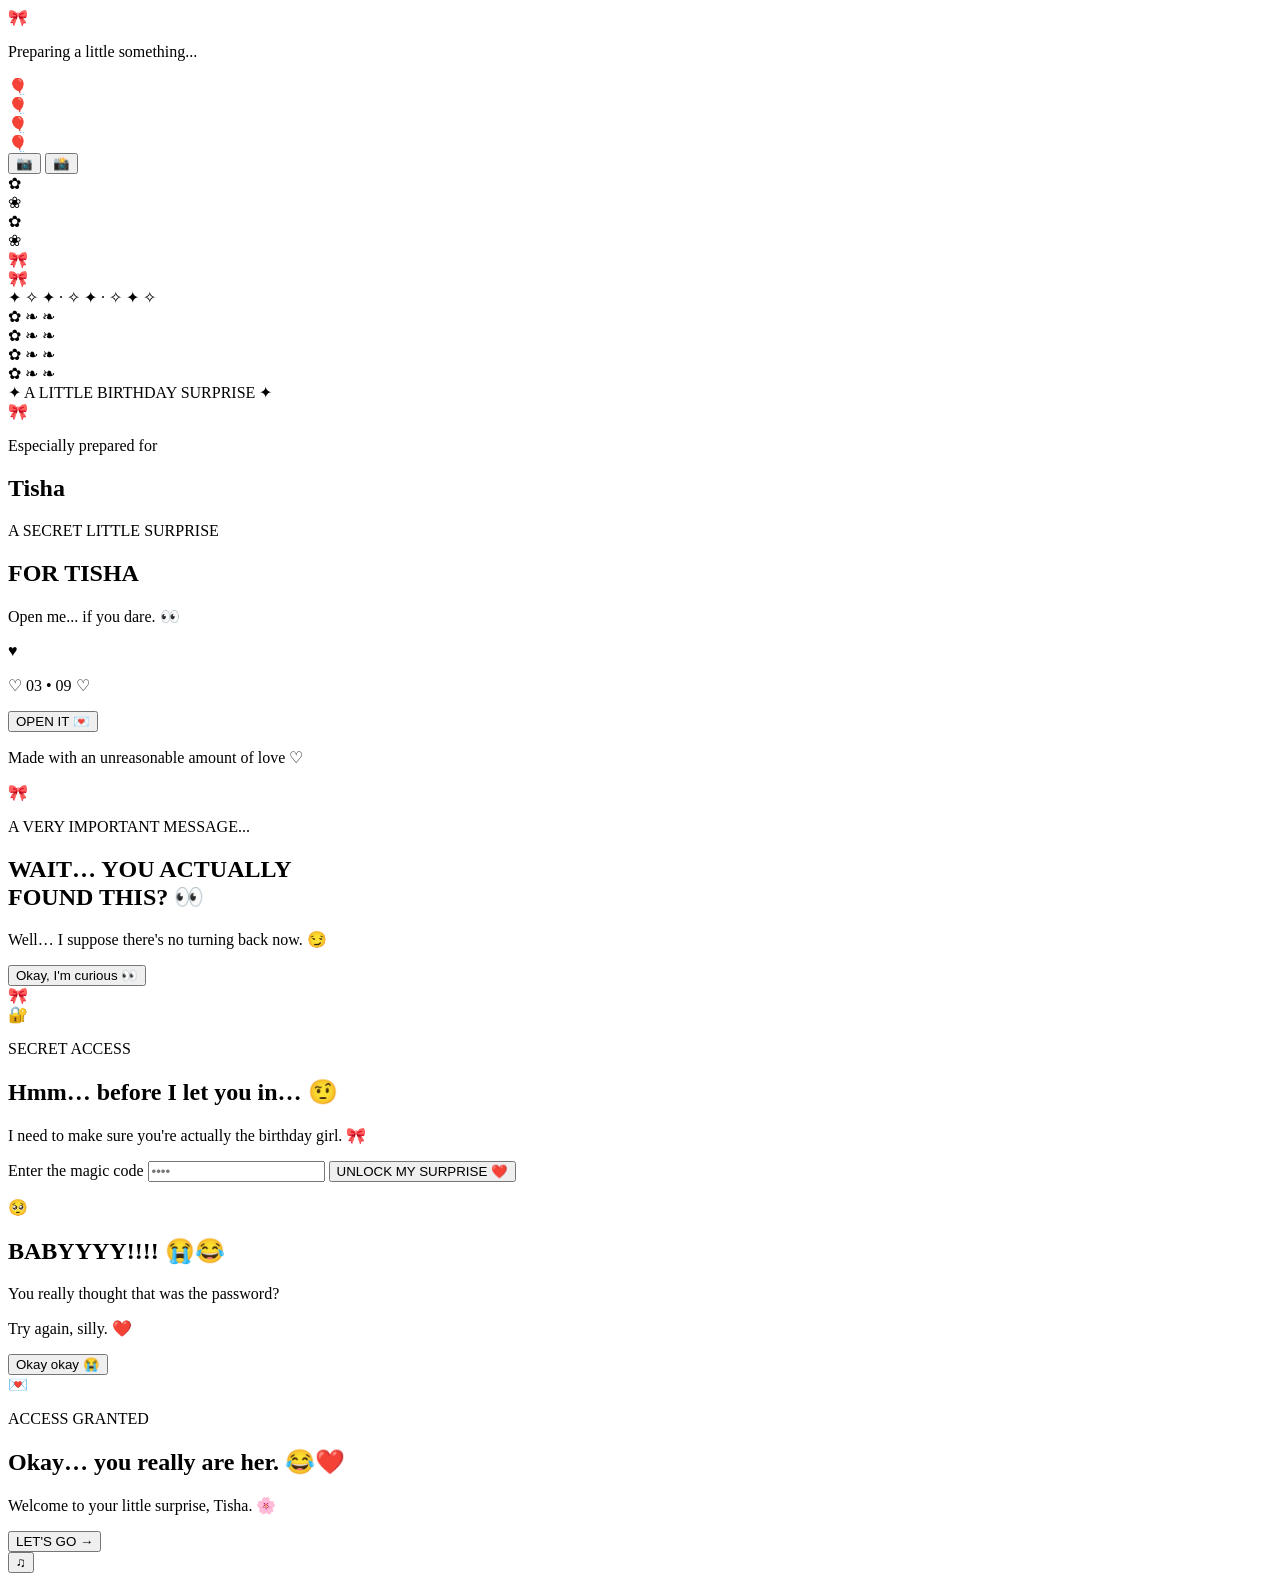
==== commit 5fa84e9f: "Update index.html" ====
--- a/index.html
+++ b/index.html
@@ -4,337 +4,406 @@
     <meta charset="UTF-8">
     <meta name="viewport" content="width=device-width, initial-scale=1.0">
 
-    <title>Birthday Party For Tisha ❤️</title>
+    <title>A Little Surprise For Tisha ❤️</title>
 
     <link rel="preconnect" href="https://fonts.googleapis.com">
     <link rel="preconnect" href="https://fonts.gstatic.com" crossorigin>
 
-    <link href="https://fonts.googleapis.com/css2?family=Cormorant+Garamond:wght@500;600;700&family=Poppins:wght@400;500;600;700&display=swap" rel="stylesheet">
-
-    <link rel="stylesheet" href="page2.css">
+    <link href="https://fonts.googleapis.com/css2?family=Cormorant+Garamond:wght@500;600;700&family=Great+Vibes&family=Poppins:wght@400;500;600;700&display=swap" rel="stylesheet">
+
+    <link rel="stylesheet" href="style.css">
 </head>
 
 <body>
 
+    <!-- =========================================
+         LOADING SCREEN
+    ========================================== -->
+
+    <div id="loading-screen">
+
+        <div class="loading-card">
+
+            <div class="loading-bow">🎀</div>
+
+            <p>Preparing a little something...</p>
+
+            <div class="loading-dots">
+                <span></span>
+                <span></span>
+                <span></span>
+            </div>
+
+        </div>
+
+    </div>
+
+
+    <!-- =========================================
+         DECORATIVE BACKGROUND
+    ========================================== -->
+
     <div class="background-glow"></div>
 
-    <div class="floating-decor">
-        <span>✦</span>
-        <span>♥</span>
-        <span>✧</span>
-        <span>♥</span>
+    <div class="confetti-layer" id="confetti-layer"></div>
+
+
+    <!-- BALLOONS -->
+
+    <div class="balloon balloon-one">🎈</div>
+    <div class="balloon balloon-two">🎈</div>
+    <div class="balloon balloon-three">🎈</div>
+    <div class="balloon balloon-four">🎈</div>
+
+
+    <!-- CAMERAS -->
+
+    <button class="camera camera-one" type="button" aria-label="Camera">
+        📷
+    </button>
+
+    <button class="camera camera-two" type="button" aria-label="Camera">
+        📸
+    </button>
+
+
+    <!-- FLOATING FLOWERS -->
+
+    <div class="floating-flower flower-one">✿</div>
+    <div class="floating-flower flower-two">❀</div>
+    <div class="floating-flower flower-three">✿</div>
+    <div class="floating-flower flower-four">❀</div>
+
+
+    <!-- RIBBONS -->
+
+    <div class="ribbon ribbon-left">🎀</div>
+    <div class="ribbon ribbon-right">🎀</div>
+
+
+    <!-- SPARKLES -->
+
+    <div class="sparkles" aria-hidden="true">
+
         <span>✦</span>
         <span>✧</span>
-        <span>♥</span>
         <span>✦</span>
-    </div>
-
-    <div class="birthday-rope">
-        <div class="rope-line"></div>
-        <span>🎈</span>
-        <span>🎀</span>
-        <span>🎈</span>
-        <span>🎀</span>
-        <span>🎈</span>
-        <span>🎀</span>
-        <span>🎈</span>
-        <span>🎀</span>
-        <span>🎈</span>
-    </div>
-
-    <button id="music-button" class="music-button" aria-label="Music">
+        <span>·</span>
+        <span>✧</span>
+        <span>✦</span>
+        <span>·</span>
+        <span>✧</span>
+        <span>✦</span>
+        <span>✧</span>
+
+    </div>
+
+
+    <!-- =========================================
+         DECORATIVE CORNERS
+    ========================================== -->
+
+    <div class="corner corner-top-left">
+        <span class="corner-flower">✿</span>
+        <span class="corner-leaf">❧</span>
+        <span class="corner-leaf second">❧</span>
+    </div>
+
+    <div class="corner corner-top-right">
+        <span class="corner-flower">✿</span>
+        <span class="corner-leaf">❧</span>
+        <span class="corner-leaf second">❧</span>
+    </div>
+
+    <div class="corner corner-bottom-left">
+        <span class="corner-flower">✿</span>
+        <span class="corner-leaf">❧</span>
+        <span class="corner-leaf second">❧</span>
+    </div>
+
+    <div class="corner corner-bottom-right">
+        <span class="corner-flower">✿</span>
+        <span class="corner-leaf">❧</span>
+        <span class="corner-leaf second">❧</span>
+    </div>
+
+
+    <!-- =========================================
+         PAGE 1
+    ========================================== -->
+
+    <main id="gift-screen" class="screen active">
+
+        <section class="gift-container">
+
+            <div class="welcome-badge">
+                <span>✦</span>
+                A LITTLE BIRTHDAY SURPRISE
+                <span>✦</span>
+            </div>
+
+
+            <div class="tiny-bow">
+                🎀
+            </div>
+
+
+            <p class="invitation-line">
+                Especially prepared for
+            </p>
+
+            <h1 class="name-title">
+                Tisha
+            </h1>
+
+
+            <!-- ENVELOPE -->
+
+            <div id="envelope" class="envelope">
+
+                <div class="envelope-back"></div>
+
+                <div class="envelope-paper">
+
+                    <p class="envelope-small">
+                        A SECRET LITTLE SURPRISE
+                    </p>
+
+                    <h2>
+                        FOR TISHA
+                    </h2>
+
+                    <p class="envelope-message">
+                        Open me... if you dare. 👀
+                    </p>
+
+                </div>
+
+                <div class="envelope-flap"></div>
+
+                <div class="wax-seal">
+                    ♥
+                </div>
+
+                <div class="envelope-ribbon ribbon-envelope-left"></div>
+                <div class="envelope-ribbon ribbon-envelope-right"></div>
+
+            </div>
+
+
+            <p class="hidden-code">
+                ♡ 03 • 09 ♡
+            </p>
+
+
+            <button
+                id="open-gift-btn"
+                class="luxury-button"
+                type="button"
+            >
+                OPEN IT 💌
+            </button>
+
+
+            <p class="tiny-footer">
+                Made with an unreasonable amount of love ♡
+            </p>
+
+        </section>
+
+    </main>
+
+
+    <!-- =========================================
+         PAGE 1B - ENTRANCE
+    ========================================== -->
+
+    <main id="entrance-screen" class="screen">
+
+        <section class="main-content">
+
+            <div class="bow">
+                🎀
+            </div>
+
+            <p class="eyebrow">
+                A VERY IMPORTANT MESSAGE...
+            </p>
+
+            <h2>
+                WAIT… YOU ACTUALLY<br>
+                FOUND THIS? 👀
+            </h2>
+
+            <p class="subtitle">
+                Well… I suppose there's no turning back now. 😏
+            </p>
+
+            <button
+                id="curious-btn"
+                class="luxury-button"
+                type="button"
+            >
+                Okay, I'm curious 👀
+            </button>
+
+        </section>
+
+    </main>
+
+
+    <!-- =========================================
+         PASSWORD PAGE
+    ========================================== -->
+
+    <main id="password-screen" class="screen">
+
+        <section class="password-card">
+
+            <div class="card-bow">
+                🎀
+            </div>
+
+            <div class="lock-icon">
+                🔐
+            </div>
+
+            <p class="card-label">
+                SECRET ACCESS
+            </p>
+
+            <h2>
+                Hmm… before I let you in… 🤨
+            </h2>
+
+            <p class="card-text">
+                I need to make sure you're actually
+                the birthday girl. 🎀
+            </p>
+
+            <label for="password-input">
+                Enter the magic code
+            </label>
+
+            <input
+                id="password-input"
+                type="password"
+                maxlength="4"
+                inputmode="numeric"
+                placeholder="••••"
+                autocomplete="off"
+            >
+
+            <button
+                id="unlock-btn"
+                class="luxury-button"
+                type="button"
+            >
+                UNLOCK MY SURPRISE ❤️
+            </button>
+
+            <p id="password-hint" class="password-hint"></p>
+
+        </section>
+
+    </main>
+
+
+    <!-- =========================================
+         WRONG PASSWORD
+    ========================================== -->
+
+    <div id="wrong-popup" class="popup-overlay">
+
+        <div class="popup-card">
+
+            <div class="popup-icon">
+                🥺
+            </div>
+
+            <h2>
+                BABYYYY!!!! 😭😂
+            </h2>
+
+            <p>
+                You really thought that was
+                the password?
+            </p>
+
+            <p class="popup-small">
+                Try again, silly. ❤️
+            </p>
+
+            <button
+                id="try-again-btn"
+                class="luxury-button"
+                type="button"
+            >
+                Okay okay 😭
+            </button>
+
+        </div>
+
+    </div>
+
+
+    <!-- =========================================
+         SUCCESS POPUP
+    ========================================== -->
+
+    <div id="success-popup" class="popup-overlay">
+
+        <div class="popup-card success-card">
+
+            <div class="popup-icon">
+                💌
+            </div>
+
+            <p class="success-label">
+                ACCESS GRANTED
+            </p>
+
+            <h2>
+                Okay… you really are her. 😂❤️
+            </h2>
+
+            <p>
+                Welcome to your little surprise,
+                Tisha. 🌸
+            </p>
+
+            <button
+                id="continue-btn"
+                class="luxury-button"
+                type="button"
+            >
+                LET'S GO →
+            </button>
+
+        </div>
+
+    </div>
+
+
+    <!-- =========================================
+         MUSIC
+    ========================================== -->
+
+    <button
+        id="music-control"
+        class="music-control"
+        type="button"
+        aria-label="Toggle music"
+    >
         ♫
     </button>
 
-    <audio id="birthday-music" loop preload="auto">
-        <source src="birthday-song.mp3" type="audio/mpeg">
+    <audio id="background-music" loop>
+        <source src="music.mp3" type="audio/mpeg">
     </audio>
 
-    <audio id="candle-sound" preload="auto">
-        <source src="candle-out.mp3" type="audio/mpeg">
-    </audio>
-
-    <audio id="balloon-pop-sound" preload="auto">
-        <source src="balloon-pop.mp3" type="audio/mpeg">
-    </audio>
-
-    <audio id="popper-sound" preload="auto">
-        <source src="popper-pop.mp3" type="audio/mpeg">
-    </audio>
-
-    <audio id="crackle-sound" preload="auto">
-        <source src="diwali-crackle.mp3" type="audio/mpeg">
-    </audio>
-
-
-    <main id="party-page">
-
-        <!-- =========================
-             WELCOME
-        ========================== -->
-
-        <section id="welcome-section" class="party-section active">
-
-            <div id="welcome-step-1" class="welcome-step active">
-
-                <div class="birthday-crown">👑</div>
-
-                <div class="welcome-small">
-                    A LITTLE MESSAGE FOR YOU
-                </div>
-
-                <h1>
-                    Welcome,
-                    <span>Tisha</span> ❤️
-                </h1>
-
-                <p>
-                    Come sweetheart...
-                    your party is waiting for you. 🥹🎀
-                </p>
-
-                <button class="party-button welcome-next" data-next="2">
-                    COME HERE ❤️
-                </button>
-
-            </div>
-
-
-            <div id="welcome-step-2" class="welcome-step">
-
-                <div class="welcome-big-icon">
-                    😏
-                </div>
-
-                <div class="welcome-small">
-                    EXCUSE ME, BIRTHDAY GIRL...
-                </div>
-
-                <h1>
-                    You're late
-                    <span>to your own party!</span> 😂
-                </h1>
-
-                <p>
-                    We've been waiting for you...
-                    and honestly, sweetheart,
-                    you took your sweet time. 👀❤️
-                </p>
-
-                <button class="party-button welcome-next" data-next="3">
-                    I'M HERE NOW 🥹
-                </button>
-
-            </div>
-
-
-            <div id="welcome-step-3" class="welcome-step">
-
-                <div class="welcome-big-icon">
-                    🎂✨
-                </div>
-
-                <div class="welcome-small">
-                    FINALLY...
-                </div>
-
-                <h1>
-                    Come sweetheart...
-                </h1>
-
-                <h2>
-                    It's time to cut the cake. ❤️
-                </h2>
-
-                <p>
-                    Your birthday celebration
-                    officially starts now. 🎉
-                </p>
-
-                <button id="start-cake" class="party-button">
-                    LET'S GO 🎂
-                </button>
-
-            </div>
-
-        </section>
-
-
-        <!-- =========================
-             CAKE SECTION
-        ========================== -->
-
-        <section id="cake-section" class="party-section">
-
-            <div class="cake-heading">
-
-                <div class="cake-heading-icon">
-                    ✦
-                </div>
-
-                <h2>
-                    MAKE A WISH,
-                    <span>MY LOVE</span>
-                </h2>
-
-                <p>
-                    Put out every candle,
-                    birthday girl. 🕯️❤️
-                </p>
-
-            </div>
-
-
-            <!-- CSS CAKE -->
-
-            <div class="cake-stage">
-
-                <div class="cake-wrapper">
-
-                    <!-- CANDLES -->
-
-                    <div class="cake-candles">
-
-                        <button class="candle" aria-label="Blow candle 1">
-                            <span class="flame"></span>
-                            <span class="wick"></span>
-                            <span class="candle-stick"></span>
-                        </button>
-
-                        <button class="candle" aria-label="Blow candle 2">
-                            <span class="flame"></span>
-                            <span class="wick"></span>
-                            <span class="candle-stick"></span>
-                        </button>
-
-                        <button class="candle" aria-label="Blow candle 3">
-                            <span class="flame"></span>
-                            <span class="wick"></span>
-                            <span class="candle-stick"></span>
-                        </button>
-
-                        <button class="candle" aria-label="Blow candle 4">
-                            <span class="flame"></span>
-                            <span class="wick"></span>
-                            <span class="candle-stick"></span>
-                        </button>
-
-                        <button class="candle" aria-label="Blow candle 5">
-                            <span class="flame"></span>
-                            <span class="wick"></span>
-                            <span class="candle-stick"></span>
-                        </button>
-
-                    </div>
-
-
-                    <!-- CAKE -->
-
-                    <div class="birthday-cake">
-
-                        <div class="cake-top-layer">
-
-                            <div class="cream-drip drip-one"></div>
-                            <div class="cream-drip drip-two"></div>
-                            <div class="cream-drip drip-three"></div>
-                            <div class="cream-drip drip-four"></div>
-
-                            <div class="berry berry-one"></div>
-                            <div class="berry berry-two"></div>
-                            <div class="berry berry-three"></div>
-
-                        </div>
-
-
-                        <div class="cake-middle-layer">
-
-                            <div class="cream-line"></div>
-
-                            <div class="cake-decoration">
-                                <span></span>
-                                <span></span>
-                                <span></span>
-                                <span></span>
-                                <span></span>
-                            </div>
-
-                        </div>
-
-
-                        <div class="cake-bottom-layer">
-
-                            <div class="bottom-cream-line"></div>
-
-                        </div>
-
-
-                        <div class="cake-plate"></div>
-
-                    </div>
-
-                </div>
-
-            </div>
-
-
-            <p id="cake-instruction" class="cake-instruction">
-                Click the candles to blow them out. 🥹❤️
-            </p>
-
-
-            <!-- CELEBRATION -->
-
-            <div id="celebration-layer" class="celebration-layer">
-
-                <div class="celebration-flash"></div>
-
-                <div class="celebration-title">
-                    🎉
-                </div>
-
-            </div>
-
-
-            <!-- FINAL POPUP -->
-
-            <div id="birthday-popup" class="birthday-popup">
-
-                <div class="popup-sparkles">
-                    ✦ ✧ ✦
-                </div>
-
-                <div class="popup-icon">
-                    ✨
-                </div>
-
-                <h2>
-                    HAPPY BIRTHDAY,
-                    <span>TISHA</span>
-                </h2>
-
-                <div class="popup-divider"></div>
-
-                <p>
-                    The birthday girl has officially
-                    started the party! 🥳✨
-                </p>
-
-                <p class="popup-love">
-                    Now let the real celebration begin... ❤️
-                </p>
-
-                <button id="page3-button" class="party-button">
-                    CONTINUE ❤️
-                </button>
-
-            </div>
-
-        </section>
-
-    </main>
-
-
-    <script src="page2.js"></script>
+
+    <script src="script.js"></script>
 
 </body>
 </html>
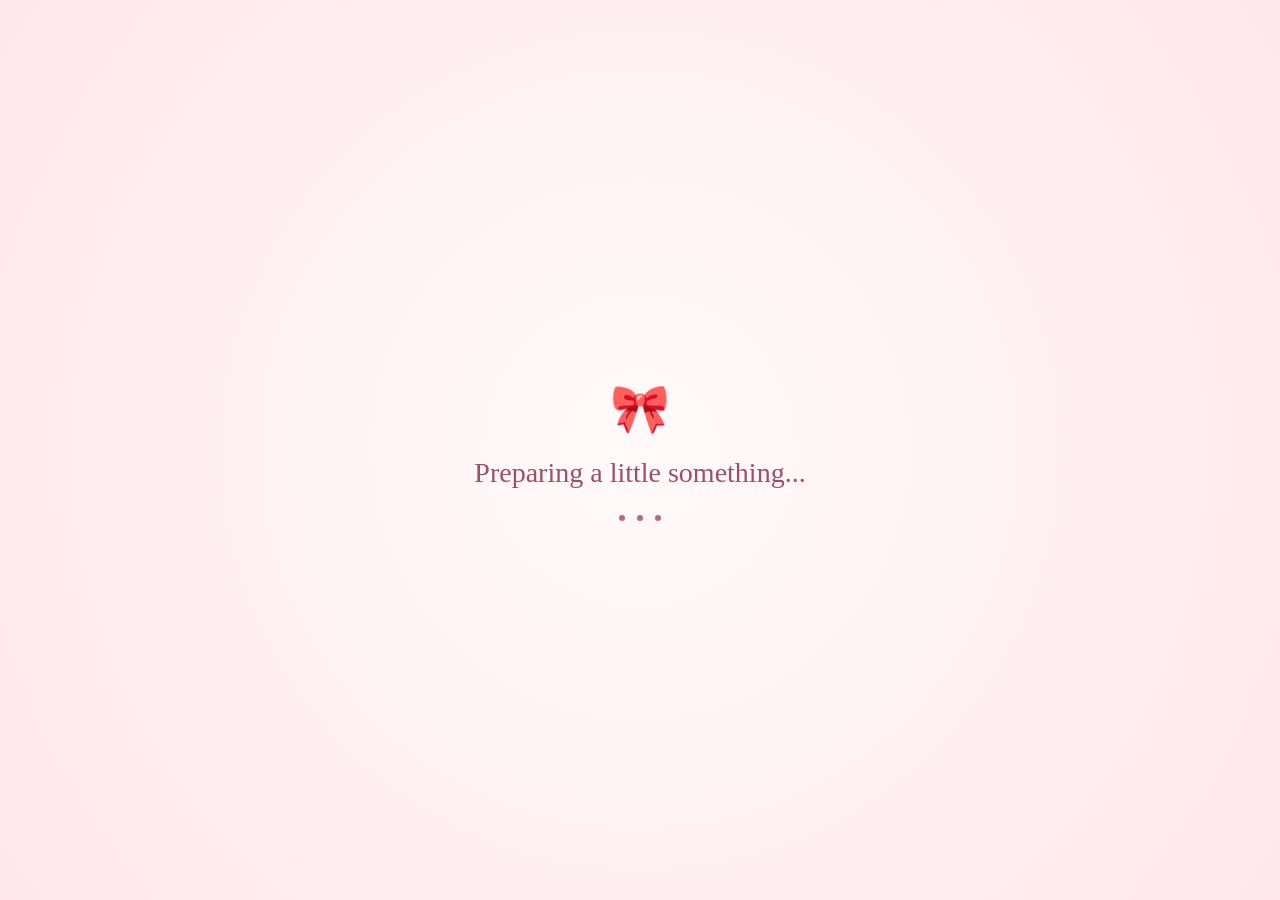
==== commit 4fa527ad: "Update index.html" ====
--- a/index.html
+++ b/index.html
@@ -11,7 +11,7 @@
 
     <link href="https://fonts.googleapis.com/css2?family=Cormorant+Garamond:wght@500;600;700&family=Great+Vibes&family=Poppins:wght@400;500;600;700&display=swap" rel="stylesheet">
 
-    <link rel="stylesheet" href="style.css">
+    <link rel="stylesheet" href="page2.css">
 </head>
 
 <body>
@@ -403,7 +403,7 @@
     </audio>
 
 
-    <script src="script.js"></script>
+    <script src="page2.js"></script>
 
 </body>
 </html>
--- a/page2.css
+++ b/page2.css
@@ -0,0 +1,1821 @@
+/* =========================================
+   RESET
+========================================= */
+
+* {
+    margin: 0;
+    padding: 0;
+    box-sizing: border-box;
+}
+
+html,
+body {
+    width: 100%;
+    min-height: 100%;
+}
+
+body {
+    overflow: hidden;
+
+    font-family: "Poppins", sans-serif;
+
+    color: #8e4055;
+
+    background:
+        radial-gradient(
+            circle at 50% 45%,
+            #fffdfd 0%,
+            #fff5f7 32%,
+            #ffe9ee 67%,
+            #fbd5df 100%
+        );
+}
+
+
+/* =========================================
+   GLOBAL LIGHT
+========================================= */
+
+.background-glow {
+    position: fixed;
+
+    width: 650px;
+    height: 650px;
+
+    left: 50%;
+    top: 50%;
+
+    transform: translate(-50%, -50%);
+
+    background: rgba(255, 255, 255, 0.65);
+
+    border-radius: 50%;
+
+    filter: blur(90px);
+
+    pointer-events: none;
+
+    z-index: 0;
+}
+
+
+/* =========================================
+   PAGE TEXTURE
+========================================= */
+
+body::before {
+    content: "";
+
+    position: fixed;
+
+    inset: 0;
+
+    background-image:
+        radial-gradient(
+            rgba(190, 93, 118, 0.08) 1px,
+            transparent 1px
+        );
+
+    background-size: 28px 28px;
+
+    opacity: 0.35;
+
+    pointer-events: none;
+
+    z-index: 0;
+}
+
+
+/* =========================================
+   LOADING SCREEN
+========================================= */
+
+#loading-screen {
+    position: fixed;
+
+    inset: 0;
+
+    display: flex;
+
+    align-items: center;
+
+    justify-content: center;
+
+    background:
+        radial-gradient(
+            circle,
+            #fffafa,
+            #ffe7ed
+        );
+
+    z-index: 1000;
+
+    transition:
+        opacity 0.9s ease,
+        visibility 0.9s ease;
+}
+
+#loading-screen.hide {
+    opacity: 0;
+
+    visibility: hidden;
+}
+
+.loading-card {
+    text-align: center;
+
+    animation: loadingAppear 1s ease;
+}
+
+.loading-bow {
+    font-size: 48px;
+
+    margin-bottom: 12px;
+
+    animation: bowBounce 2s ease-in-out infinite;
+}
+
+.loading-card p {
+    font-family: "Great Vibes", cursive;
+
+    font-size: 28px;
+
+    color: #9b5066;
+}
+
+.loading-dots {
+    margin-top: 14px;
+}
+
+.loading-dots span {
+    display: inline-block;
+
+    width: 6px;
+    height: 6px;
+
+    margin: 0 4px;
+
+    border-radius: 50%;
+
+    background: #bd6680;
+
+    animation: loadingDot 1.2s infinite ease-in-out;
+}
+
+.loading-dots span:nth-child(2) {
+    animation-delay: 0.2s;
+}
+
+.loading-dots span:nth-child(3) {
+    animation-delay: 0.4s;
+}
+
+@keyframes loadingAppear {
+
+    from {
+        opacity: 0;
+        transform: translateY(15px);
+    }
+
+    to {
+        opacity: 1;
+        transform: translateY(0);
+    }
+
+}
+
+@keyframes loadingDot {
+
+    0%,
+    100% {
+        opacity: 0.25;
+        transform: translateY(0);
+    }
+
+    50% {
+        opacity: 1;
+        transform: translateY(-5px);
+    }
+
+}
+
+
+/* =========================================
+   SCREEN SYSTEM
+========================================= */
+
+.screen {
+    position: fixed;
+
+    inset: 0;
+
+    display: flex;
+
+    align-items: center;
+
+    justify-content: center;
+
+    padding: 25px;
+
+    opacity: 0;
+
+    visibility: hidden;
+
+    transform: scale(1.025);
+
+    transition:
+        opacity 0.8s ease,
+        visibility 0.8s ease,
+        transform 0.8s ease;
+
+    z-index: 10;
+}
+
+.screen.active {
+    opacity: 1;
+
+    visibility: visible;
+
+    transform: scale(1);
+}
+
+
+/* =========================================
+   BIRTHDAY DECORATIONS
+========================================= */
+
+.balloon {
+    position: fixed;
+
+    font-size: 48px;
+
+    z-index: 2;
+
+    pointer-events: none;
+
+    filter:
+        drop-shadow(
+            0 12px 12px rgba(120, 50, 70, 0.12)
+        );
+
+    animation:
+        balloonFloat 6s ease-in-out infinite;
+}
+
+.balloon-one {
+    left: 8%;
+    top: 16%;
+}
+
+.balloon-two {
+    right: 8%;
+    top: 13%;
+
+    animation-delay: 1.2s;
+}
+
+.balloon-three {
+    left: 13%;
+    bottom: 17%;
+
+    font-size: 40px;
+
+    animation-delay: 2.2s;
+}
+
+.balloon-four {
+    right: 14%;
+    bottom: 15%;
+
+    font-size: 42px;
+
+    animation-delay: 0.8s;
+}
+
+@keyframes balloonFloat {
+
+    0%,
+    100% {
+        transform: translateY(0) rotate(-3deg);
+    }
+
+    50% {
+        transform: translateY(-18px) rotate(4deg);
+    }
+
+}
+
+
+/* =========================================
+   CAMERAS
+========================================= */
+
+.camera {
+    position: fixed;
+
+    border: none;
+
+    background: transparent;
+
+    font-size: 38px;
+
+    cursor: pointer;
+
+    z-index: 8;
+
+    filter:
+        drop-shadow(
+            0 8px 10px rgba(120, 50, 70, 0.12)
+        );
+
+    animation: cameraFloat 5s ease-in-out infinite;
+
+    transition:
+        transform 0.3s ease;
+}
+
+.camera:hover {
+    transform:
+        scale(1.18)
+        rotate(-7deg);
+}
+
+.camera-one {
+    left: 7%;
+
+    top: 48%;
+}
+
+.camera-two {
+    right: 7%;
+
+    top: 55%;
+
+    animation-delay: 1.5s;
+}
+
+@keyframes cameraFloat {
+
+    0%,
+    100% {
+        transform: translateY(0);
+    }
+
+    50% {
+        transform: translateY(-9px);
+    }
+
+}
+
+
+/* =========================================
+   FLOWERS
+========================================= */
+
+.floating-flower {
+    position: fixed;
+
+    color: #ffffff;
+
+    font-size: 42px;
+
+    text-shadow:
+        0 4px 15px rgba(170, 70, 95, 0.15);
+
+    z-index: 3;
+
+    pointer-events: none;
+
+    animation: flowerFloat 7s ease-in-out infinite;
+}
+
+.flower-one {
+    left: 18%;
+    top: 10%;
+}
+
+.flower-two {
+    right: 19%;
+    top: 20%;
+
+    animation-delay: 1.5s;
+}
+
+.flower-three {
+    left: 20%;
+    bottom: 11%;
+
+    font-size: 34px;
+
+    animation-delay: 2s;
+}
+
+.flower-four {
+    right: 20%;
+    bottom: 10%;
+
+    font-size: 36px;
+
+    animation-delay: 0.8s;
+}
+
+@keyframes flowerFloat {
+
+    0%,
+    100% {
+        transform: translateY(0) rotate(-4deg);
+    }
+
+    50% {
+        transform: translateY(-10px) rotate(5deg);
+    }
+
+}
+
+
+/* =========================================
+   RIBBONS
+========================================= */
+
+.ribbon {
+    position: fixed;
+
+    font-size: 42px;
+
+    z-index: 3;
+
+    pointer-events: none;
+
+    opacity: 0.9;
+
+    animation: ribbonFloat 5s ease-in-out infinite;
+}
+
+.ribbon-left {
+    left: 3%;
+    top: 30%;
+}
+
+.ribbon-right {
+    right: 3%;
+    top: 35%;
+
+    animation-delay: 1.4s;
+}
+
+@keyframes ribbonFloat {
+
+    0%,
+    100% {
+        transform: rotate(-5deg);
+    }
+
+    50% {
+        transform: rotate(7deg) translateY(-8px);
+    }
+
+}
+
+
+/* =========================================
+   SPARKLES
+========================================= */
+
+.sparkles {
+    position: fixed;
+
+    inset: 0;
+
+    pointer-events: none;
+
+    z-index: 4;
+}
+
+.sparkles span {
+    position: absolute;
+
+    color: rgba(170, 79, 105, 0.4);
+
+    font-size: 14px;
+
+    animation:
+        sparkleFloat 5s infinite ease-in-out;
+}
+
+.sparkles span:nth-child(1) {
+    left: 22%;
+    top: 25%;
+}
+
+.sparkles span:nth-child(2) {
+    right: 25%;
+    top: 30%;
+
+    animation-delay: 1s;
+}
+
+.sparkles span:nth-child(3) {
+    left: 9%;
+    top: 70%;
+
+    animation-delay: 2s;
+}
+
+.sparkles span:nth-child(4) {
+    right: 12%;
+    bottom: 23%;
+
+    animation-delay: 1.5s;
+}
+
+.sparkles span:nth-child(5) {
+    left: 30%;
+    top: 13%;
+
+    animation-delay: 2.5s;
+}
+
+.sparkles span:nth-child(6) {
+    right: 32%;
+    bottom: 15%;
+
+    animation-delay: 0.8s;
+}
+
+.sparkles span:nth-child(7) {
+    left: 11%;
+    top: 38%;
+
+    animation-delay: 3s;
+}
+
+.sparkles span:nth-child(8) {
+    right: 10%;
+    top: 65%;
+
+    animation-delay: 2s;
+}
+
+.sparkles span:nth-child(9) {
+    left: 43%;
+    top: 9%;
+
+    animation-delay: 1.3s;
+}
+
+.sparkles span:nth-child(10) {
+    right: 42%;
+    bottom: 8%;
+
+    animation-delay: 2.5s;
+}
+
+@keyframes sparkleFloat {
+
+    0%,
+    100% {
+        opacity: 0.2;
+
+        transform:
+            translateY(0)
+            scale(0.8);
+    }
+
+    50% {
+        opacity: 1;
+
+        transform:
+            translateY(-13px)
+            scale(1.2);
+    }
+
+}
+
+
+/* =========================================
+   CORNER DECORATIONS
+========================================= */
+
+.corner {
+    position: fixed;
+
+    width: 160px;
+    height: 145px;
+
+    z-index: 5;
+
+    pointer-events: none;
+
+    opacity: 0.95;
+}
+
+.corner-top-left {
+    left: 0;
+    top: 0;
+}
+
+.corner-top-right {
+    right: 0;
+    top: 0;
+
+    transform: scaleX(-1);
+}
+
+.corner-bottom-left {
+    left: 0;
+    bottom: 0;
+
+    transform: scaleY(-1);
+}
+
+.corner-bottom-right {
+    right: 0;
+    bottom: 0;
+
+    transform: scale(-1);
+}
+
+.corner-flower {
+    position: absolute;
+
+    font-size: 57px;
+
+    color: #ffffff;
+
+    text-shadow:
+        0 5px 18px rgba(120, 50, 70, 0.15);
+
+    animation: flowerSway 4s ease-in-out infinite;
+}
+
+.corner-leaf {
+    position: absolute;
+
+    left: 55px;
+    top: 52px;
+
+    font-size: 60px;
+
+    color: #65966c;
+
+    transform: rotate(-25deg);
+}
+
+.corner-leaf.second {
+    left: 18px;
+    top: 78px;
+
+    font-size: 45px;
+
+    transform: rotate(25deg);
+}
+
+@keyframes flowerSway {
+
+    0%,
+    100% {
+        transform: rotate(-4deg);
+    }
+
+    50% {
+        transform: rotate(5deg);
+    }
+
+}
+
+
+/* =========================================
+   MAIN GIFT CONTENT
+========================================= */
+
+.gift-container {
+    width: min(92%, 650px);
+
+    text-align: center;
+
+    position: relative;
+
+    z-index: 20;
+
+    animation:
+        giftAppear 1s ease forwards;
+}
+
+@keyframes giftAppear {
+
+    from {
+        opacity: 0;
+
+        transform:
+            translateY(25px)
+            scale(0.96);
+    }
+
+    to {
+        opacity: 1;
+
+        transform:
+            translateY(0)
+            scale(1);
+    }
+
+}
+
+.welcome-badge {
+    display: inline-flex;
+
+    align-items: center;
+
+    gap: 10px;
+
+    padding: 8px 16px;
+
+    border-radius: 999px;
+
+    background: rgba(255, 255, 255, 0.68);
+
+    border: 1px solid rgba(176, 83, 107, 0.12);
+
+    box-shadow:
+        0 10px 25px rgba(120, 50, 70, 0.08);
+
+    font-size: 9px;
+
+    letter-spacing: 2px;
+
+    font-weight: 700;
+
+    color: #a85a70;
+
+    margin-bottom: 15px;
+}
+
+.tiny-bow {
+    font-size: 42px;
+
+    margin-bottom: 2px;
+
+    animation:
+        bowBounce 3s ease-in-out infinite;
+}
+
+@keyframes bowBounce {
+
+    0%,
+    100% {
+        transform:
+            translateY(0)
+            rotate(-2deg);
+    }
+
+    50% {
+        transform:
+            translateY(-7px)
+            rotate(2deg);
+    }
+
+}
+
+.invitation-line {
+    font-family: "Great Vibes", cursive;
+
+    font-size: 25px;
+
+    color: #a45a70;
+
+    margin-bottom: -4px;
+}
+
+.name-title {
+    font-family: "Great Vibes", cursive;
+
+    font-size: clamp(58px, 9vw, 86px);
+
+    line-height: 1;
+
+    color: #9c4d64;
+
+    text-shadow:
+        0 5px 20px rgba(130, 50, 75, 0.12);
+
+    margin-bottom: 8px;
+}
+
+
+/* =========================================
+   ENVELOPE
+========================================= */
+
+.envelope {
+    position: relative;
+
+    width: 350px;
+    max-width: 90vw;
+
+    height: 245px;
+
+    margin: 4px auto 8px;
+
+    cursor: pointer;
+
+    filter:
+        drop-shadow(
+            0 22px 25px rgba(110, 40, 65, 0.18)
+        );
+
+    transition:
+        transform 0.35s ease;
+}
+
+.envelope:hover {
+    transform:
+        translateY(-8px)
+        rotate(-1deg);
+}
+
+.envelope-back {
+    position: absolute;
+
+    inset: 0;
+
+    background:
+        linear-gradient(
+            145deg,
+            #fffaf6,
+            #ffece9
+        );
+
+    border-radius: 18px;
+
+    box-shadow:
+        inset 0 0 25px rgba(170, 80, 100, 0.06);
+
+    z-index: 1;
+}
+
+.envelope-paper {
+    position: absolute;
+
+    left: 25px;
+    right: 25px;
+
+    top: 22px;
+
+    height: 185px;
+
+    background: #fffdfb;
+
+    color: #9c4d64;
+
+    border-radius: 12px;
+
+    display: flex;
+
+    flex-direction: column;
+
+    align-items: center;
+
+    justify-content: center;
+
+    padding: 20px;
+
+    z-index: 2;
+
+    box-shadow:
+        0 4px 15px rgba(100, 40, 60, 0.05);
+}
+
+.envelope-small {
+    font-size: 9px;
+
+    letter-spacing: 3px;
+
+    font-weight: 700;
+
+    opacity: 0.65;
+
+    margin-bottom: 5px;
+}
+
+.envelope-paper h2 {
+    font-family: "Cormorant Garamond", serif;
+
+    font-size: 38px;
+
+    letter-spacing: 5px;
+
+    margin-bottom: 6px;
+}
+
+.envelope-message {
+    font-family: "Great Vibes", cursive;
+
+    font-size: 23px;
+
+    opacity: 0.82;
+}
+
+.envelope-flap {
+    position: absolute;
+
+    top: 0;
+    left: 0;
+
+    width: 100%;
+    height: 125px;
+
+    background:
+        linear-gradient(
+            145deg,
+            #fff0eb,
+            #ffe0e5
+        );
+
+    clip-path:
+        polygon(
+            0 0,
+            100% 0,
+            50% 100%
+        );
+
+    border-radius: 18px 18px 0 0;
+
+    z-index: 4;
+
+    transition:
+        transform 0.8s ease,
+        opacity 0.5s ease;
+}
+
+.wax-seal {
+    position: absolute;
+
+    left: 50%;
+    top: 88px;
+
+    transform: translateX(-50%);
+
+    width: 54px;
+    height: 54px;
+
+    display: flex;
+
+    align-items: center;
+    justify-content: center;
+
+    border-radius: 50%;
+
+    background:
+        radial-gradient(
+            circle at 35% 30%,
+            #e9859b,
+            #bb526e
+        );
+
+    color: white;
+
+    font-size: 19px;
+
+    box-shadow:
+        0 6px 14px rgba(110, 40, 60, 0.2);
+
+    z-index: 5;
+
+    transition:
+        transform 0.6s ease,
+        opacity 0.4s ease;
+}
+
+.envelope-ribbon {
+    position: absolute;
+
+    bottom: 0;
+
+    width: 28px;
+    height: 88px;
+
+    background: rgba(193, 92, 116, 0.45);
+
+    z-index: 5;
+}
+
+.ribbon-envelope-left {
+    left: 35px;
+
+    transform: rotate(12deg);
+}
+
+.ribbon-envelope-right {
+    right: 35px;
+
+    transform: rotate(-12deg);
+}
+
+.envelope.opening {
+    animation:
+        envelopeOpen 0.9s ease forwards;
+}
+
+.envelope.opening .envelope-flap {
+    transform:
+        rotateX(180deg);
+
+    transform-origin: top;
+
+    opacity: 0;
+}
+
+.envelope.opening .wax-seal {
+    transform:
+        translateX(-50%)
+        scale(0.2)
+        rotate(30deg);
+
+    opacity: 0;
+}
+
+@keyframes envelopeOpen {
+
+    0% {
+        transform:
+            translateY(0)
+            scale(1);
+    }
+
+    45% {
+        transform:
+            translateY(-10px)
+            scale(1.05)
+            rotate(-2deg);
+    }
+
+    100% {
+        transform:
+            translateY(-25px)
+            scale(0.92);
+
+        opacity: 0;
+    }
+
+}
+
+
+/* =========================================
+   HIDDEN CODE
+========================================= */
+
+.hidden-code {
+    font-family: "Cormorant Garamond", serif;
+
+    font-size: 11px;
+
+    letter-spacing: 4px;
+
+    color: #a45a70;
+
+    opacity: 0.45;
+
+    margin-bottom: 17px;
+}
+
+.tiny-footer {
+    margin-top: 18px;
+
+    font-family: "Great Vibes", cursive;
+
+    font-size: 18px;
+
+    color: #ad687b;
+
+    opacity: 0.7;
+}
+
+
+/* =========================================
+   BUTTON
+========================================= */
+
+.luxury-button {
+    position: relative;
+
+    border: none;
+
+    padding: 15px 30px;
+
+    border-radius: 999px;
+
+    background:
+        linear-gradient(
+            135deg,
+            #ffffff,
+            #fff8f8
+        );
+
+    color: #a14861;
+
+    font-family: "Poppins", sans-serif;
+
+    font-size: 13px;
+
+    font-weight: 700;
+
+    cursor: pointer;
+
+    box-shadow:
+        0 12px 28px rgba(100, 40, 60, 0.15);
+
+    overflow: hidden;
+
+    transition:
+        transform 0.25s ease,
+        box-shadow 0.25s ease;
+}
+
+.luxury-button::before {
+    content: "";
+
+    position: absolute;
+
+    top: 0;
+    left: -100%;
+
+    width: 60%;
+    height: 100%;
+
+    background:
+        linear-gradient(
+            90deg,
+            transparent,
+            rgba(255, 255, 255, 0.9),
+            transparent
+        );
+
+    transform: skewX(-20deg);
+
+    transition:
+        left 0.7s ease;
+}
+
+.luxury-button:hover {
+    transform:
+        translateY(-4px)
+        scale(1.03);
+
+    box-shadow:
+        0 17px 35px rgba(100, 40, 60, 0.2);
+}
+
+.luxury-button:hover::before {
+    left: 140%;
+}
+
+.luxury-button:active {
+    transform: scale(0.96);
+}
+
+
+/* =========================================
+   ENTRANCE PAGE
+========================================= */
+
+.main-content {
+    width: min(90%, 800px);
+
+    text-align: center;
+
+    position: relative;
+
+    z-index: 20;
+}
+
+.bow {
+    font-size: 52px;
+
+    margin-bottom: 10px;
+
+    animation:
+        bowBounce 3s ease-in-out infinite;
+}
+
+.eyebrow {
+    font-size: 10px;
+
+    letter-spacing: 4px;
+
+    font-weight: 700;
+
+    color: #a45a70;
+
+    margin-bottom: 12px;
+}
+
+.main-content h2 {
+    font-family: "Cormorant Garamond", serif;
+
+    font-size: clamp(43px, 6vw, 76px);
+
+    line-height: 0.98;
+
+    color: #93475f;
+
+    margin-bottom: 20px;
+
+    text-shadow:
+        0 6px 25px rgba(120, 50, 70, 0.12);
+}
+
+.subtitle {
+    font-family: "Great Vibes", cursive;
+
+    font-size: clamp(25px, 3vw, 34px);
+
+    color: #a45a70;
+
+    margin-bottom: 35px;
+}
+
+
+/* =========================================
+   PASSWORD CARD
+========================================= */
+
+.password-card {
+    position: relative;
+
+    width: min(92%, 470px);
+
+    padding: 45px 35px 40px;
+
+    text-align: center;
+
+    background:
+        rgba(255, 253, 251, 0.96);
+
+    color: #93475f;
+
+    border-radius: 28px;
+
+    border:
+        1px solid rgba(170, 80, 105, 0.12);
+
+    box-shadow:
+        0 30px 70px rgba(100, 40, 60, 0.18);
+}
+
+.card-bow {
+    font-size: 35px;
+
+    margin-bottom: 5px;
+}
+
+.lock-icon {
+    font-size: 38px;
+
+    margin-bottom: 8px;
+}
+
+.card-label {
+    font-size: 10px;
+
+    letter-spacing: 4px;
+
+    font-weight: 700;
+
+    opacity: 0.65;
+
+    margin-bottom: 10px;
+}
+
+.password-card h2 {
+    font-family: "Cormorant Garamond", serif;
+
+    font-size: 31px;
+
+    line-height: 1.1;
+
+    margin-bottom: 10px;
+}
+
+.card-text {
+    font-size: 13px;
+
+    line-height: 1.6;
+
+    color: #ad6278;
+
+    margin-bottom: 24px;
+}
+
+.password-card label {
+    display: block;
+
+    font-size: 11px;
+
+    font-weight: 600;
+
+    margin-bottom: 9px;
+
+    opacity: 0.7;
+}
+
+#password-input {
+    width: 180px;
+
+    display: block;
+
+    margin: 0 auto 20px;
+
+    padding: 13px 18px;
+
+    border:
+        2px solid rgba(169, 73, 96, 0.16);
+
+    border-radius: 14px;
+
+    outline: none;
+
+    background: #fff;
+
+    color: #93475f;
+
+    text-align: center;
+
+    font-size: 22px;
+
+    letter-spacing: 9px;
+
+    font-weight: 700;
+
+    transition:
+        border 0.25s ease,
+        box-shadow 0.25s ease;
+}
+
+#password-input:focus {
+    border-color: #d77b91;
+
+    box-shadow:
+        0 0 0 4px rgba(215, 123, 145, 0.1);
+}
+
+.password-hint {
+    min-height: 20px;
+
+    margin-top: 12px;
+
+    font-size: 12px;
+
+    color: #bd5b73;
+}
+
+
+/* =========================================
+   POPUPS
+========================================= */
+
+.popup-overlay {
+    position: fixed;
+
+    inset: 0;
+
+    display: flex;
+
+    align-items: center;
+
+    justify-content: center;
+
+    padding: 20px;
+
+    background:
+        rgba(100, 40, 60, 0.25);
+
+    backdrop-filter: blur(10px);
+
+    opacity: 0;
+
+    visibility: hidden;
+
+    transition:
+        opacity 0.4s ease,
+        visibility 0.4s ease;
+
+    z-index: 100;
+}
+
+.popup-overlay.show {
+    opacity: 1;
+
+    visibility: visible;
+}
+
+.popup-card {
+    width: min(90%, 390px);
+
+    padding: 38px 30px;
+
+    background: #fffdfb;
+
+    color: #93475f;
+
+    border-radius: 25px;
+
+    text-align: center;
+
+    box-shadow:
+        0 30px 70px rgba(80, 30, 50, 0.25);
+
+    transform:
+        translateY(20px)
+        scale(0.94);
+
+    transition:
+        transform 0.4s ease;
+}
+
+.popup-overlay.show .popup-card {
+    transform:
+        translateY(0)
+        scale(1);
+}
+
+.popup-icon {
+    font-size: 45px;
+
+    margin-bottom: 10px;
+}
+
+.popup-card h2 {
+    font-family: "Cormorant Garamond", serif;
+
+    font-size: 30px;
+
+    margin-bottom: 10px;
+}
+
+.popup-card p {
+    font-size: 14px;
+
+    line-height: 1.6;
+
+    color: #ad6278;
+
+    margin-bottom: 7px;
+}
+
+.popup-small {
+    margin-bottom: 22px !important;
+}
+
+.success-label {
+    font-size: 10px !important;
+
+    letter-spacing: 3px;
+
+    font-weight: 700;
+
+    margin-bottom: 12px !important;
+}
+
+
+/* =========================================
+   MUSIC BUTTON
+========================================= */
+
+.music-control {
+    position: fixed;
+
+    right: 22px;
+    bottom: 22px;
+
+    width: 43px;
+    height: 43px;
+
+    border:
+        1px solid rgba(150, 70, 95, 0.2);
+
+    border-radius: 50%;
+
+    background:
+        rgba(255, 255, 255, 0.7);
+
+    backdrop-filter: blur(10px);
+
+    color: #9e5067;
+
+    font-size: 18px;
+
+    cursor: pointer;
+
+    z-index: 200;
+
+    opacity: 0;
+
+    visibility: hidden;
+
+    transform: scale(0.8);
+
+    transition:
+        opacity 0.4s ease,
+        visibility 0.4s ease,
+        transform 0.3s ease;
+}
+
+.music-control.visible {
+    opacity: 1;
+
+    visibility: visible;
+
+    transform: scale(1);
+}
+
+.music-control:hover {
+    transform: scale(1.08);
+
+    background: #ffffff;
+}
+
+.music-control.muted {
+    opacity: 0.5;
+}
+
+
+/* =========================================
+   CONFETTI
+========================================= */
+
+.confetti-piece {
+    position: fixed;
+
+    width: 7px;
+    height: 11px;
+
+    border-radius: 2px;
+
+    z-index: 150;
+
+    pointer-events: none;
+
+    animation:
+        confettiFall 1.7s ease-out forwards;
+}
+
+@keyframes confettiFall {
+
+    0% {
+        opacity: 1;
+
+        transform:
+            translateY(0)
+            rotate(0)
+            scale(1);
+    }
+
+    100% {
+        opacity: 0;
+
+        transform:
+            translateY(75vh)
+            rotate(620deg)
+            scale(0.7);
+    }
+
+}
+
+
+/* =========================================
+   CAMERA MESSAGE
+========================================= */
+
+.camera-message {
+    position: fixed;
+
+    padding: 9px 15px;
+
+    background: rgba(255, 255, 255, 0.95);
+
+    border-radius: 999px;
+
+    color: #984a62;
+
+    font-size: 11px;
+
+    font-weight: 600;
+
+    box-shadow:
+        0 10px 25px rgba(100, 40, 60, 0.12);
+
+    z-index: 300;
+
+    pointer-events: none;
+
+    animation:
+        messagePop 1.7s ease forwards;
+}
+
+@keyframes messagePop {
+
+    0% {
+        opacity: 0;
+
+        transform:
+            translateY(10px)
+            scale(0.8);
+    }
+
+    20% {
+        opacity: 1;
+
+        transform:
+            translateY(0)
+            scale(1);
+    }
+
+    80% {
+        opacity: 1;
+    }
+
+    100% {
+        opacity: 0;
+
+        transform:
+            translateY(-20px)
+            scale(0.95);
+    }
+
+}
+
+
+/* =========================================
+   UNLOCK
+========================================= */
+
+.unlock-success {
+    animation:
+        unlockPulse 0.6s ease;
+}
+
+@keyframes unlockPulse {
+
+    0% {
+        transform: scale(1);
+    }
+
+    35% {
+        transform: scale(1.05);
+
+        box-shadow:
+            0 0 35px rgba(220, 120, 145, 0.45);
+    }
+
+    100% {
+        transform: scale(1);
+    }
+
+}
+
+
+/* =========================================
+   MOBILE
+========================================= */
+
+@media (max-width: 600px) {
+
+    .background-glow {
+        width: 380px;
+        height: 380px;
+    }
+
+    .corner {
+        width: 100px;
+        height: 95px;
+    }
+
+    .corner-flower {
+        font-size: 38px;
+    }
+
+    .corner-leaf {
+        font-size: 42px;
+
+        left: 35px;
+        top: 40px;
+    }
+
+    .corner-leaf.second {
+        left: 10px;
+        top: 55px;
+
+        font-size: 34px;
+    }
+
+    .balloon {
+        font-size: 35px;
+    }
+
+    .camera {
+        font-size: 28px;
+    }
+
+    .ribbon {
+        font-size: 30px;
+    }
+
+    .floating-flower {
+        font-size: 30px;
+    }
+
+    .welcome-badge {
+        font-size: 7px;
+
+        letter-spacing: 1.5px;
+    }
+
+    .name-title {
+        font-size: 66px;
+    }
+
+    .envelope {
+        width: 320px;
+        height: 220px;
+    }
+
+    .envelope-paper {
+        left: 20px;
+        right: 20px;
+
+        height: 165px;
+    }
+
+    .envelope-paper h2 {
+        font-size: 31px;
+    }
+
+    .envelope-message {
+        font-size: 20px;
+    }
+
+    .main-content h2 {
+        font-size: clamp(38px, 11vw, 55px);
+    }
+
+    .eyebrow {
+        font-size: 8px;
+
+        letter-spacing: 2px;
+    }
+
+    .subtitle {
+        font-size: 25px;
+
+        margin-bottom: 28px;
+    }
+
+    .password-card {
+        padding: 35px 22px;
+    }
+
+    .password-card h2 {
+        font-size: 27px;
+    }
+
+    .luxury-button {
+        padding: 15px 25px;
+
+        font-size: 13px;
+    }
+
+    .music-control {
+        right: 15px;
+        bottom: 15px;
+    }
+
+}
+
+
+/* =========================================
+   SMALL HEIGHT DEVICES
+========================================= */
+
+@media (max-height: 650px) {
+
+    .envelope {
+        transform: scale(0.82);
+
+        margin-top: -20px;
+    }
+
+    .envelope:hover {
+        transform:
+            scale(0.84)
+            translateY(-5px);
+    }
+
+    .tiny-bow {
+        margin-bottom: -8px;
+    }
+
+    .name-title {
+        font-size: 60px;
+    }
+
+}
